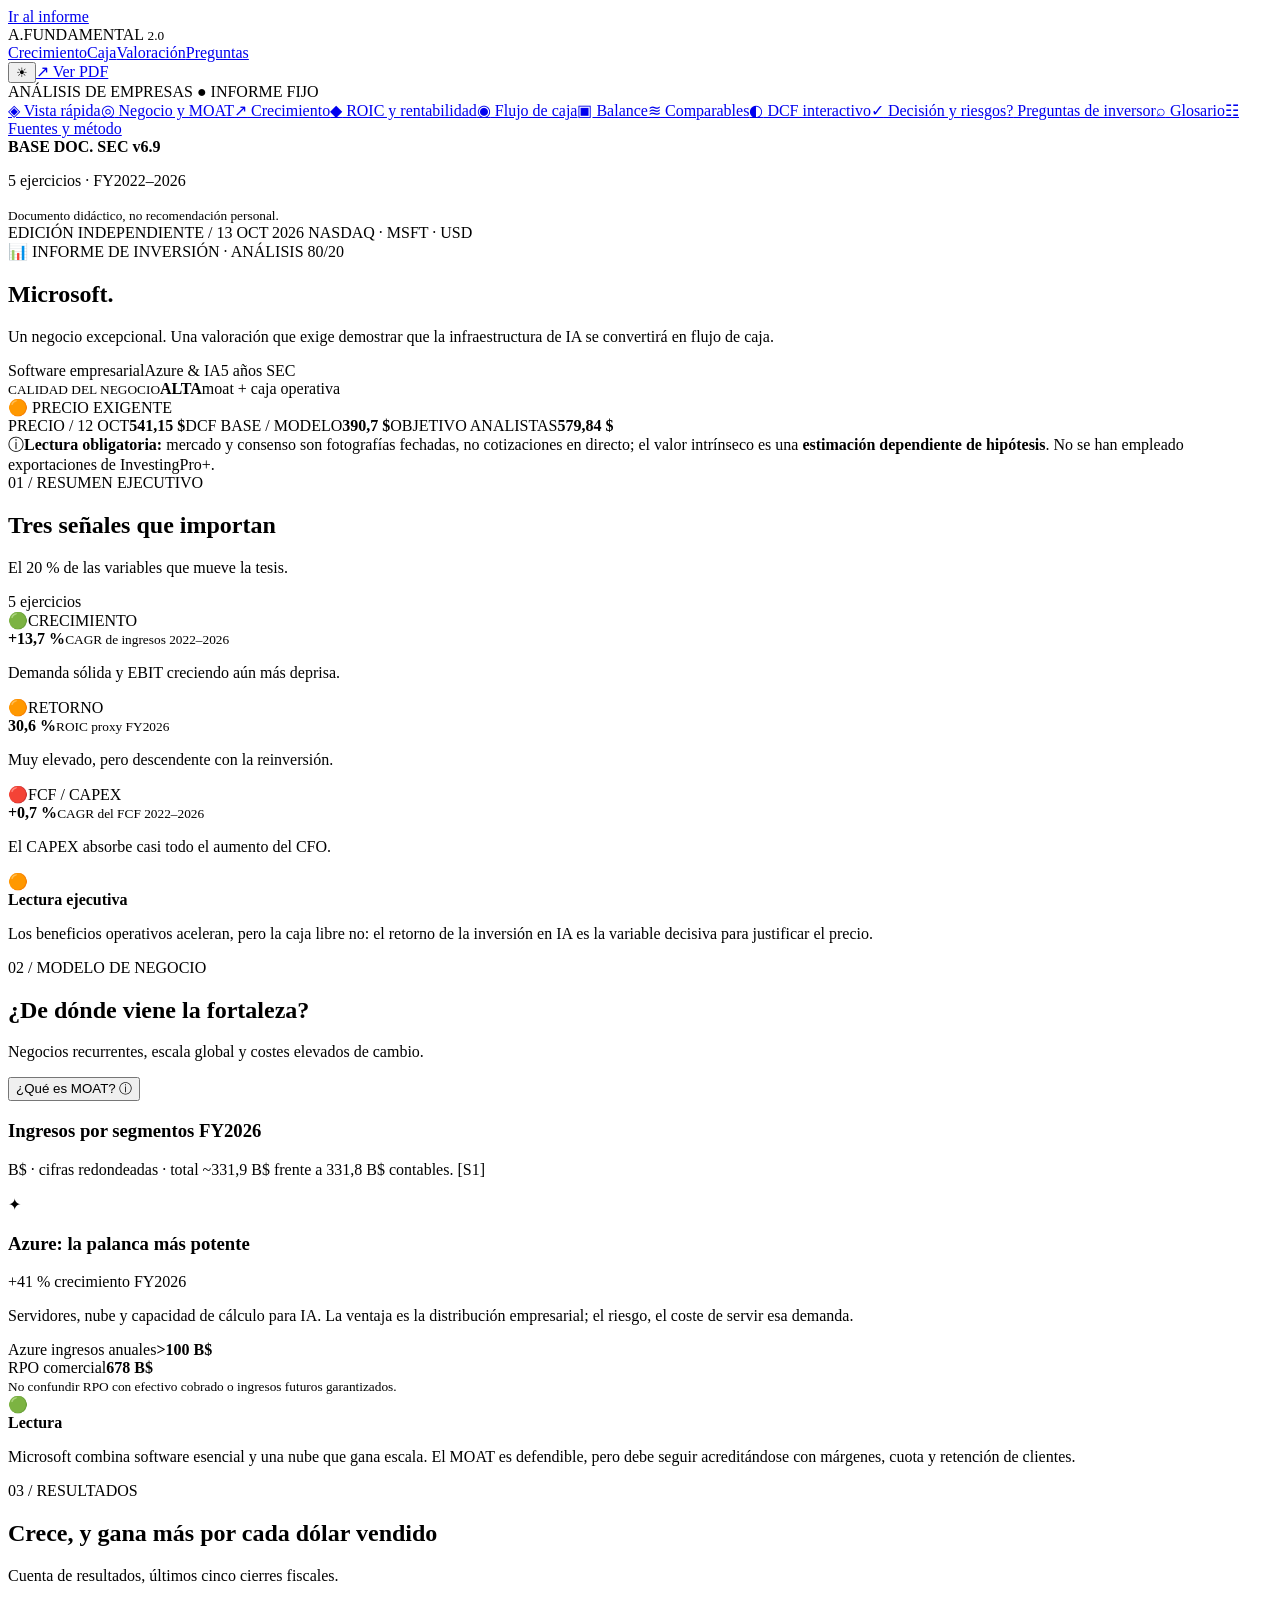
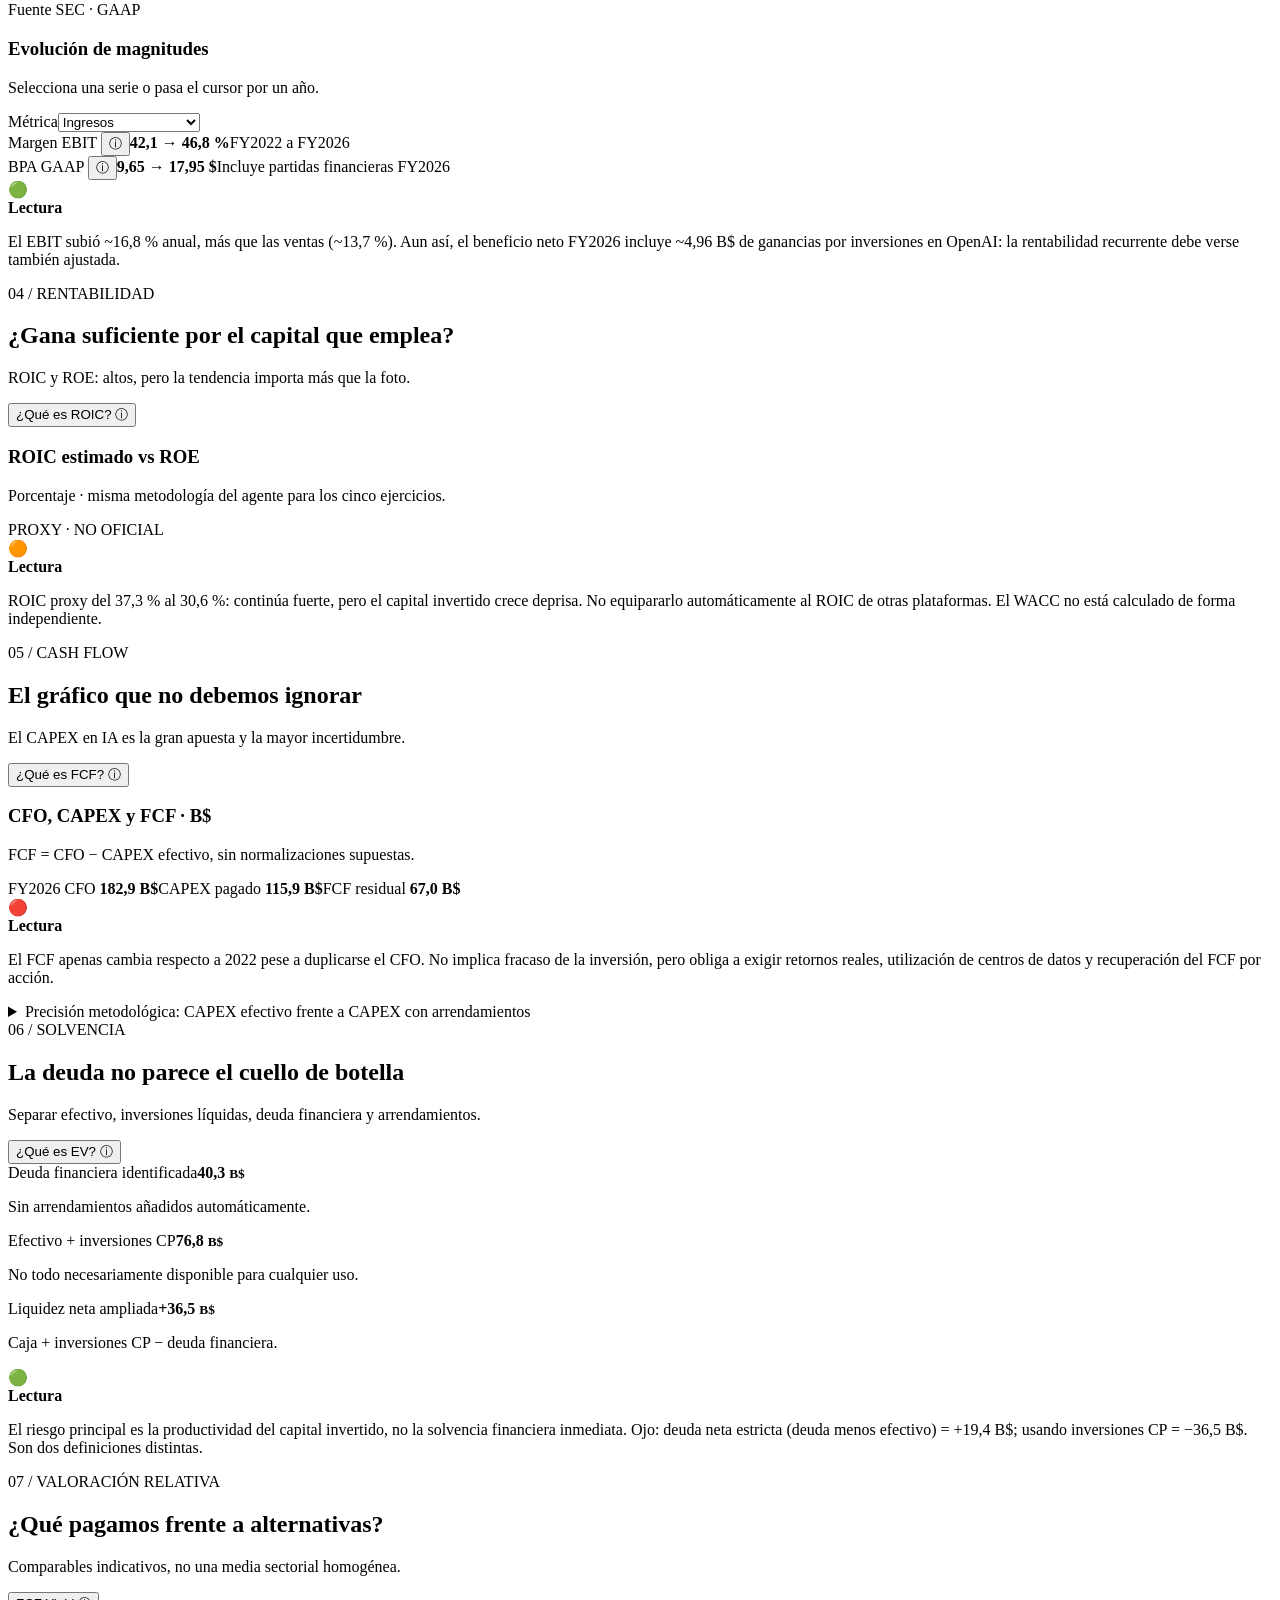
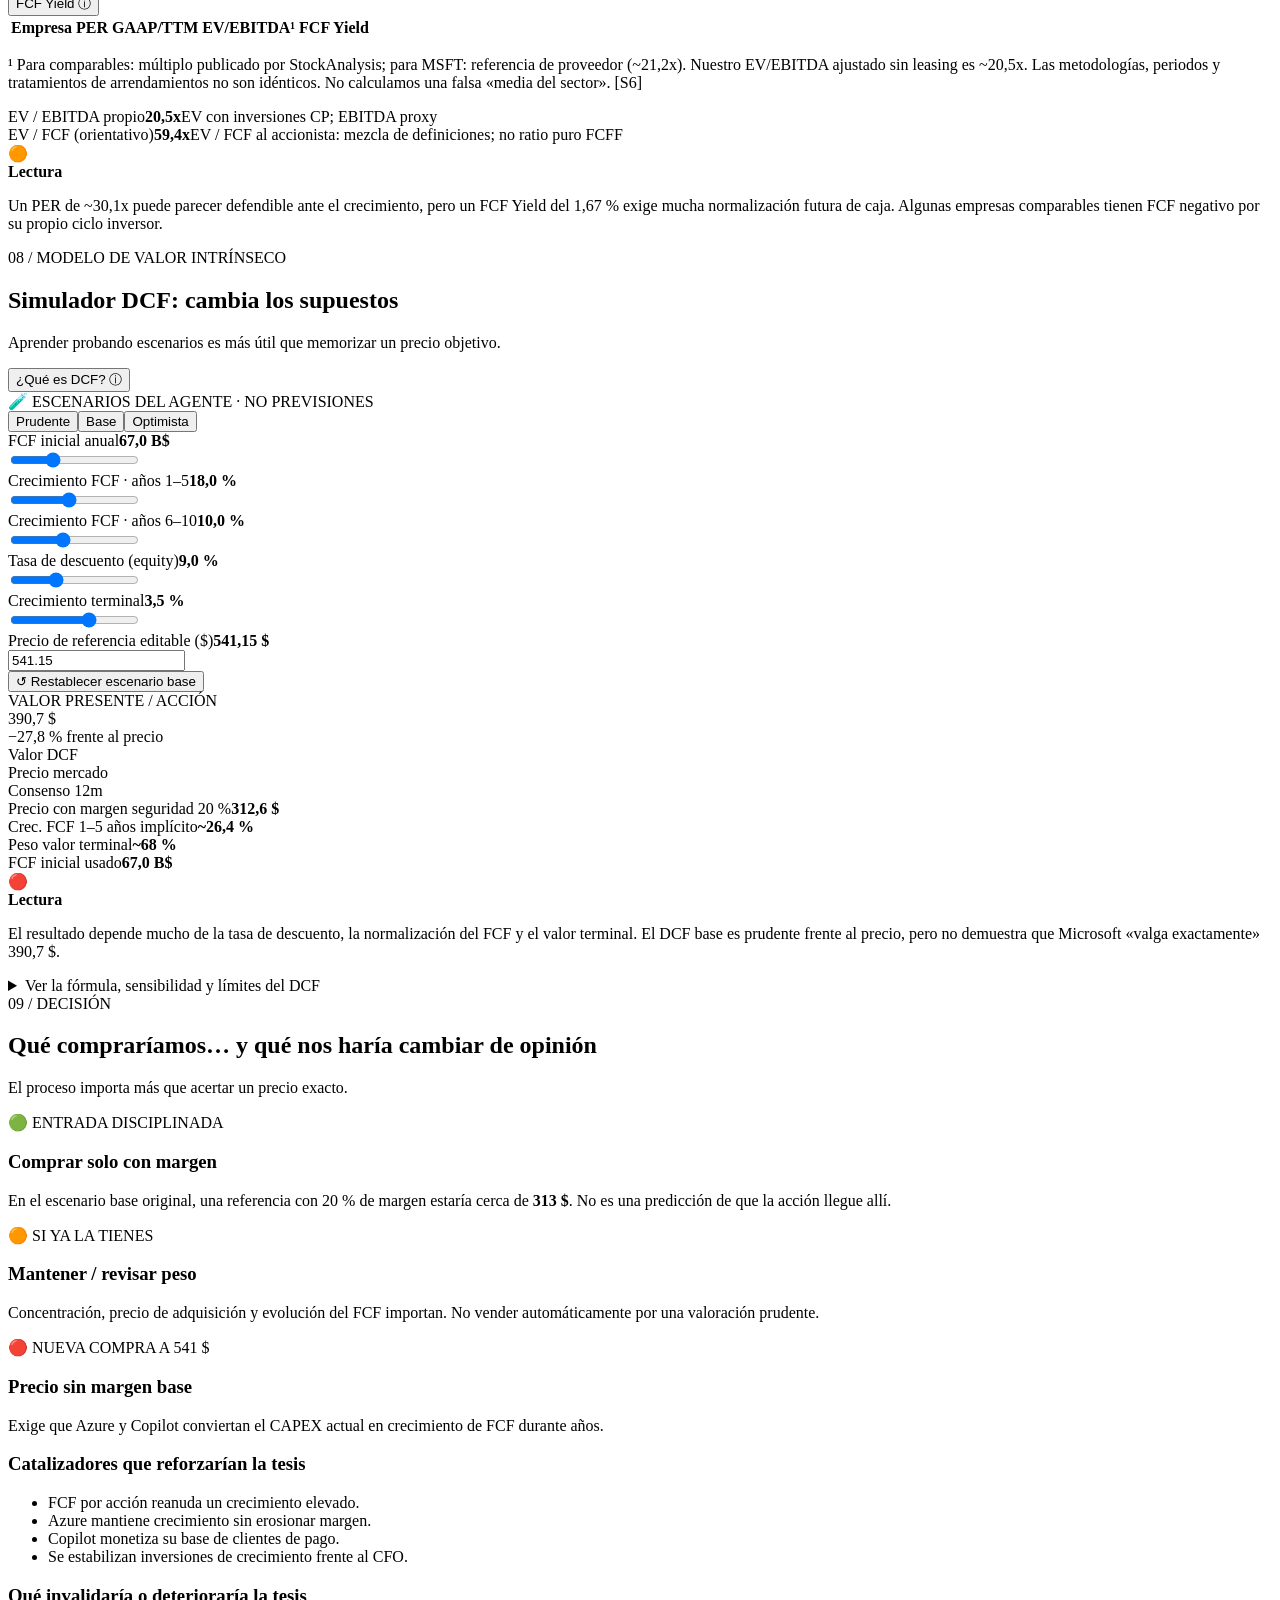
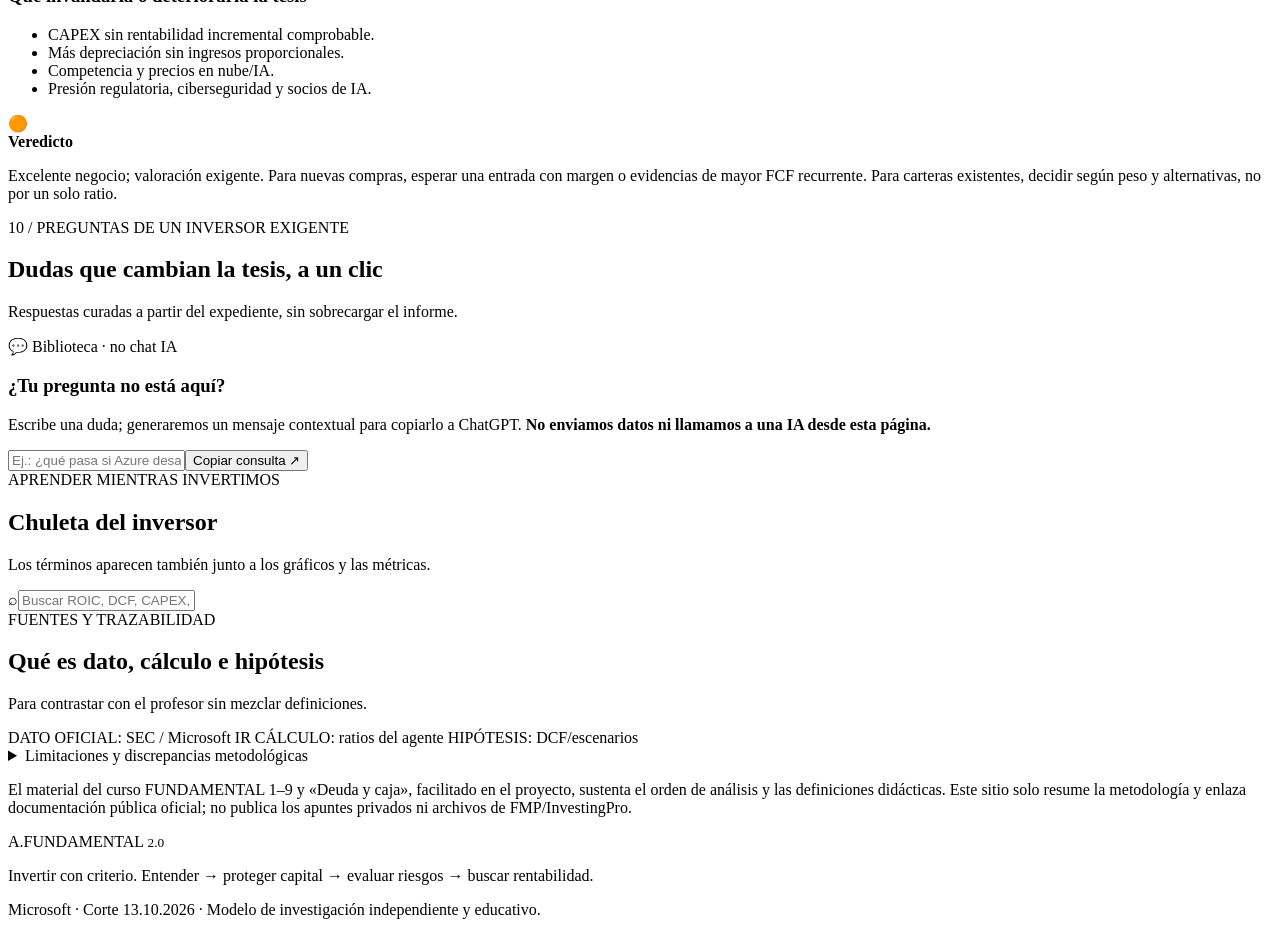
==== docs/index.html @ df5c2dd1 "Add MSFT interactive investor dashboard 2.0 docs/index.html" ====
<!doctype html>
<html lang="es"><head>
<meta charset="utf-8"><meta name="viewport" content="width=device-width,initial-scale=1"><meta name="theme-color" content="#091324">
<meta name="description" content="A.Fundamental 2.0: Microsoft 2026. Panel interactivo de análisis SEC, calidad de negocio, caja, valoración DCF, comparables y preguntas de inversión.">
<title>Microsoft · A.Fundamental 2.0 | Estudio de inversión</title>
<link rel="stylesheet" href="styles.css">
<script defer src="data.js"></script><script defer src="app.js"></script>
</head><body>
<a class="skip-link" href="#resumen">Ir al informe</a>
<header class="topbar"><div class="brand"><span class="brand-symbol" aria-hidden="true"><i></i><i></i><i></i><i></i></span><span>A<span class="brand-dot">.</span>FUNDAMENTAL <small>2.0</small></span></div><nav class="quicknav"><a href="#crecimiento">Crecimiento</a><a href="#caja">Caja</a><a href="#valoracion">Valoración</a><a href="#preguntas">Preguntas</a></nav><div class="top-actions"><button id="theme-btn" class="icon-btn" aria-label="Alternar tema" title="Cambiar tema">☀</button><a id="pdf-main" class="btn btn-outline" href="#fuentes" target="_self">↗ Ver PDF</a></div></header>
<div class="layout"><aside class="sidebar" aria-label="Navegación principal"><div class="sidebar-top">ANÁLISIS DE EMPRESAS <span class="sidebar-live">● INFORME FIJO</span></div><a href="#resumen"><span>◈</span> Vista rápida</a><a href="#negocio"><span>◎</span> Negocio y MOAT</a><a href="#crecimiento"><span>↗</span> Crecimiento</a><a href="#retornos"><span>◆</span> ROIC y rentabilidad</a><a href="#caja"><span>◉</span> Flujo de caja</a><a href="#balance"><span>▣</span> Balance</a><a href="#comparables"><span>≋</span> Comparables</a><a href="#valoracion"><span>◐</span> DCF interactivo</a><a href="#decision"><span>✓</span> Decisión y riesgos</a><a href="#preguntas"><span>?</span> Preguntas de inversor</a><a href="#glosario"><span>⌕</span> Glosario</a><a href="#fuentes"><span>☷</span> Fuentes y método</a><div class="sidebar-bottom"><strong>BASE DOC. SEC v6.9</strong><p>5 ejercicios · FY2022–2026</p><small>Documento didáctico, no recomendación personal.</small></div></aside>
<main id="resumen" class="content">
<div class="eyebrow"><span class="live-dot"></span> EDICIÓN INDEPENDIENTE / 13 OCT 2026 <span class="eyebrow-right">NASDAQ · MSFT · USD</span></div>
<section class="hero reveal"><div class="hero-grid"><div><div class="pill pill-glass">📊 INFORME DE INVERSIÓN · ANÁLISIS 80/20</div><h1>Microsoft<span class="hero-period">.</span></h1><p class="hero-desc">Un negocio excepcional. Una valoración que exige demostrar que la infraestructura de IA se convertirá en flujo de caja.</p><div class="hero-tags"><span>Software empresarial</span><span>Azure & IA</span><span>5 años SEC</span></div></div><div class="hero-score"><div class="score-rings"><div><small>CALIDAD DEL NEGOCIO</small><strong>ALTA</strong><span>moat + caja operativa</span></div></div><div class="pill pill-amber">🟠 PRECIO EXIGENTE</div></div></div><div class="hero-bottom"><span>PRECIO / 12 OCT</span><strong>541,15 $</strong><span>DCF BASE / MODELO</span><strong>390,7 $</strong><span>OBJETIVO ANALISTAS</span><strong>579,84 $</strong></div></section>
<div class="alert-info"><span>ⓘ</span><span><strong>Lectura obligatoria:</strong> mercado y consenso son fotografías fechadas, no cotizaciones en directo; el valor intrínseco es una <strong>estimación dependiente de hipótesis</strong>. No se han empleado exportaciones de InvestingPro+.</span></div>
<section class="section" aria-labelledby="tres-senales"><div class="section-head"><div><span class="kicker">01 / RESUMEN EJECUTIVO</span><h2 id="tres-senales">Tres señales que importan</h2><p>El 20 % de las variables que mueve la tesis.</p></div><span class="doc-badge">5 ejercicios</span></div><div class="signal-grid"><article class="signal"><div class="signal-top"><span>🟢</span><span>CRECIMIENTO</span></div><strong>+13,7 %</strong><small>CAGR de ingresos 2022–2026</small><p>Demanda sólida y EBIT creciendo aún más deprisa.</p></article><article class="signal"><div class="signal-top"><span>🟠</span><span>RETORNO</span></div><strong>30,6 %</strong><small>ROIC proxy FY2026</small><p>Muy elevado, pero descendente con la reinversión.</p></article><article class="signal"><div class="signal-top"><span>🔴</span><span>FCF / CAPEX</span></div><strong>+0,7 %</strong><small>CAGR del FCF 2022–2026</small><p>El CAPEX absorbe casi todo el aumento del CFO.</p></article></div><div class="reading amber"><span class="reading-icon">🟠</span><div><strong>Lectura ejecutiva</strong><p>Los beneficios operativos aceleran, pero la caja libre no: el retorno de la inversión en IA es la variable decisiva para justificar el precio.</p></div></div></section>
<section id="negocio" class="section" aria-labelledby="negocio-title"><div class="section-head"><div><span class="kicker">02 / MODELO DE NEGOCIO</span><h2 id="negocio-title">¿De dónde viene la fortaleza?</h2><p>Negocios recurrentes, escala global y costes elevados de cambio.</p></div><button class="learn-btn" data-term="MOAT">¿Qué es MOAT? ⓘ</button></div><div class="split"><div class="panel"><h3>Ingresos por segmentos FY2026</h3><div id="segments" class="segment-bars"></div><p class="mini-caption">B$ · cifras redondeadas · total ~331,9 B$ frente a 331,8 B$ contables. [S1]</p></div><div class="panel panel-highlight"><div class="sparkle">✦</div><h3>Azure: la palanca más potente</h3><div class="big-highlight">+41 % <span>crecimiento FY2026</span></div><p>Servidores, nube y capacidad de cálculo para IA. La ventaja es la distribución empresarial; el riesgo, el coste de servir esa demanda.</p><div class="stat-line"><span>Azure ingresos anuales</span><b>&gt;100 B$</b></div><div class="stat-line"><span>RPO comercial</span><b>678 B$</b></div><small>No confundir RPO con efectivo cobrado o ingresos futuros garantizados.</small></div></div><div class="reading green"><span class="reading-icon">🟢</span><div><strong>Lectura</strong><p>Microsoft combina software esencial y una nube que gana escala. El MOAT es defendible, pero debe seguir acreditándose con márgenes, cuota y retención de clientes.</p></div></div></section>
<section id="crecimiento" class="section" aria-labelledby="growth-title"><div class="section-head"><div><span class="kicker">03 / RESULTADOS</span><h2 id="growth-title">Crece, y gana más por cada dólar vendido</h2><p>Cuenta de resultados, últimos cinco cierres fiscales.</p></div><span class="doc-badge">Fuente SEC · GAAP</span></div><div class="panel graph-panel"><div class="graph-head"><div><h3>Evolución de magnitudes</h3><p>Selecciona una serie o pasa el cursor por un año.</p></div><div class="graph-controls"><label for="growth-series">Métrica</label><select id="growth-series"><option value="revenue">Ingresos</option><option value="ebit">EBIT</option><option value="net">Beneficio neto</option><option value="cfo">Flujo operativo CFO</option></select></div></div><div id="growth-chart" class="interactive-chart" role="img" aria-label="Gráfico interactivo de resultados Microsoft"></div><div id="growth-detail" class="chart-detail" aria-live="polite"></div></div><div class="two-metrics"><div class="mini-metric"><label>Margen EBIT <button class="term-inline" data-term="EBIT">ⓘ</button></label><b>42,1 → 46,8 %</b><span>FY2022 a FY2026</span></div><div class="mini-metric"><label>BPA GAAP <button class="term-inline" data-term="PER GAAP">ⓘ</button></label><b>9,65 → 17,95 $</b><span>Incluye partidas financieras FY2026</span></div></div><div class="reading green"><span class="reading-icon">🟢</span><div><strong>Lectura</strong><p>El EBIT subió ~16,8 % anual, más que las ventas (~13,7 %). Aun así, el beneficio neto FY2026 incluye ~4,96 B$ de ganancias por inversiones en OpenAI: la rentabilidad recurrente debe verse también ajustada.</p></div></div></section>
<section id="retornos" class="section" aria-labelledby="return-title"><div class="section-head"><div><span class="kicker">04 / RENTABILIDAD</span><h2 id="return-title">¿Gana suficiente por el capital que emplea?</h2><p>ROIC y ROE: altos, pero la tendencia importa más que la foto.</p></div><button class="learn-btn" data-term="ROIC">¿Qué es ROIC? ⓘ</button></div><div class="panel graph-panel"><div class="graph-head"><div><h3>ROIC estimado vs ROE</h3><p>Porcentaje · misma metodología del agente para los cinco ejercicios.</p></div><span class="doc-badge">PROXY · NO OFICIAL</span></div><div id="return-chart" class="interactive-chart" aria-label="ROIC y ROE anuales"></div><div id="return-detail" class="chart-detail" aria-live="polite"></div></div><div class="reading amber"><span class="reading-icon">🟠</span><div><strong>Lectura</strong><p>ROIC proxy del 37,3 % al 30,6 %: continúa fuerte, pero el capital invertido crece deprisa. No equipararlo automáticamente al ROIC de otras plataformas. El WACC no está calculado de forma independiente.</p></div></div></section>
<section id="caja" class="section" aria-labelledby="cash-title"><div class="section-head"><div><span class="kicker">05 / CASH FLOW</span><h2 id="cash-title">El gráfico que no debemos ignorar</h2><p>El CAPEX en IA es la gran apuesta y la mayor incertidumbre.</p></div><button class="learn-btn" data-term="FCF">¿Qué es FCF? ⓘ</button></div><div class="panel graph-panel"><div class="graph-head"><div><h3>CFO, CAPEX y FCF · B$</h3><p>FCF = CFO − CAPEX efectivo, sin normalizaciones supuestas.</p></div></div><div id="cash-chart" class="interactive-chart" aria-label="Flujos de caja operativos e inversiones"></div><div id="cash-detail" class="chart-detail" aria-live="polite"></div><div class="cash-summary"><span>FY2026 CFO <b>182,9 B$</b></span><span>CAPEX pagado <b>115,9 B$</b></span><span>FCF residual <b>67,0 B$</b></span></div></div><div class="reading red"><span class="reading-icon">🔴</span><div><strong>Lectura</strong><p>El FCF apenas cambia respecto a 2022 pese a duplicarse el CFO. No implica fracaso de la inversión, pero obliga a exigir retornos reales, utilización de centros de datos y recuperación del FCF por acción.</p></div></div><details class="method-note"><summary>Precisión metodológica: CAPEX efectivo frente a CAPEX con arrendamientos</summary><p>La empresa puede comunicar un CAPEX de gestión superior al pago efectivo de propiedades y equipos, al incluir nuevos arrendamientos financieros. Para el FCF observado se restan <strong>115,948 B$ de CAPEX pagado</strong> en FY2026. No sustituimos este importe por cifras de gasto comprometido ni consideramos depreciación como sinónimo exacto de mantenimiento.</p></details></section>
<section id="balance" class="section" aria-labelledby="balance-title"><div class="section-head"><div><span class="kicker">06 / SOLVENCIA</span><h2 id="balance-title">La deuda no parece el cuello de botella</h2><p>Separar efectivo, inversiones líquidas, deuda financiera y arrendamientos.</p></div><button class="learn-btn" data-term="EV">¿Qué es EV? ⓘ</button></div><div class="balance-grid"><article class="panel metric-panel"><label>Deuda financiera identificada</label><b>40,3 <small>B$</small></b><p>Sin arrendamientos añadidos automáticamente.</p></article><article class="panel metric-panel"><label>Efectivo + inversiones CP</label><b>76,8 <small>B$</small></b><p>No todo necesariamente disponible para cualquier uso.</p></article><article class="panel metric-panel"><label>Liquidez neta ampliada</label><b>+36,5 <small>B$</small></b><p>Caja + inversiones CP − deuda financiera.</p></article></div><div class="reading green"><span class="reading-icon">🟢</span><div><strong>Lectura</strong><p>El riesgo principal es la productividad del capital invertido, no la solvencia financiera inmediata. Ojo: deuda neta estricta (deuda menos efectivo) = +19,4 B$; usando inversiones CP = −36,5 B$. Son dos definiciones distintas.</p></div></div></section>
<section id="comparables" class="section" aria-labelledby="comp-title"><div class="section-head"><div><span class="kicker">07 / VALORACIÓN RELATIVA</span><h2 id="comp-title">¿Qué pagamos frente a alternativas?</h2><p>Comparables indicativos, no una media sectorial homogénea.</p></div><button class="learn-btn" data-term="FCF Yield">FCF Yield ⓘ</button></div><div class="panel table-panel"><div class="table-scroll"><table><thead><tr><th>Empresa</th><th>PER GAAP/TTM</th><th>EV/EBITDA¹</th><th>FCF Yield</th></tr></thead><tbody id="peer-rows"></tbody></table></div><p class="mini-caption">¹ Para comparables: múltiplo publicado por StockAnalysis; para MSFT: referencia de proveedor (~21,2x). Nuestro EV/EBITDA ajustado sin leasing es ~20,5x. Las metodologías, periodos y tratamientos de arrendamientos no son idénticos. No calculamos una falsa «media del sector». [S6]</p></div><div class="two-metrics"><div class="mini-metric"><label>EV / EBITDA propio</label><b>20,5x</b><span>EV con inversiones CP; EBITDA proxy</span></div><div class="mini-metric"><label>EV / FCF (orientativo)</label><b>59,4x</b><span>EV / FCF al accionista: mezcla de definiciones; no ratio puro FCFF</span></div></div><div class="reading amber"><span class="reading-icon">🟠</span><div><strong>Lectura</strong><p>Un PER de ~30,1x puede parecer defendible ante el crecimiento, pero un FCF Yield del 1,67 % exige mucha normalización futura de caja. Algunas empresas comparables tienen FCF negativo por su propio ciclo inversor.</p></div></div></section>
<section id="valoracion" class="section" aria-labelledby="dcf-title"><div class="section-head"><div><span class="kicker">08 / MODELO DE VALOR INTRÍNSECO</span><h2 id="dcf-title">Simulador DCF: cambia los supuestos</h2><p>Aprender probando escenarios es más útil que memorizar un precio objetivo.</p></div><button class="learn-btn" data-term="DCF">¿Qué es DCF? ⓘ</button></div><div class="dcf-layout"><div class="panel dcf-inputs"><div class="pill pill-light">🧪 ESCENARIOS DEL AGENTE · NO PREVISIONES</div><div class="scenario-tabs" role="group" aria-label="Escenarios de valoración"><button data-case="prudente">Prudente</button><button class="selected" data-case="base">Base</button><button data-case="optimista">Optimista</button></div><div class="range-control"><div><label for="fcf0">FCF inicial anual</label><b id="fcf0-v">67,0 B$</b></div><input id="fcf0" type="range" min="50" max="105" step="1" value="67"></div><div class="range-control"><div><label for="g1">Crecimiento FCF · años 1–5</label><b id="g1-v">18,0 %</b></div><input id="g1" type="range" min="0" max="40" step="0.5" value="18"></div><div class="range-control"><div><label for="g2">Crecimiento FCF · años 6–10</label><b id="g2-v">10,0 %</b></div><input id="g2" type="range" min="0" max="25" step="0.5" value="10"></div><div class="range-control"><div><label for="r">Tasa de descuento (equity)</label><b id="r-v">9,0 %</b></div><input id="r" type="range" min="7" max="13" step="0.25" value="9"></div><div class="range-control"><div><label for="terminal">Crecimiento terminal</label><b id="terminal-v">3,5 %</b></div><input id="terminal" type="range" min="1" max="5" step="0.25" value="3.5"></div><div class="range-control"><div><label for="market-price">Precio de referencia editable ($)</label><b id="market-v">541,15 $</b></div><input id="market-price" type="number" min="1" step="0.01" value="541.15"></div><button class="btn btn-ghost" id="reset-dcf">↺ Restablecer escenario base</button></div><div class="panel dcf-results"><span class="dcf-caption">VALOR PRESENTE / ACCIÓN</span><div class="dcf-figure" id="dcf-value">390,7 <span>$</span></div><div id="dcf-sign" class="fcf-comparison">−27,8 % frente al precio</div><div class="price-bars"><div><span>Valor DCF</span><div class="price-track"><i id="bar-dcf"></i></div></div><div><span>Precio mercado</span><div class="price-track secondary"><i id="bar-market"></i></div></div><div><span>Consenso 12m</span><div class="price-track muted"><i id="bar-consensus"></i></div></div></div><div class="dcf-mini-grid"><div><label>Precio con margen seguridad 20 %</label><strong id="safety">312,6 $</strong></div><div><label>Crec. FCF 1–5 años implícito</label><strong id="reverse">~26,4 %</strong></div><div><label>Peso valor terminal</label><strong id="terminal-weight">~68 %</strong></div><div><label>FCF inicial usado</label><strong id="fcf-input">67,0 B$</strong></div></div><div id="dcf-invalid" class="model-warning" hidden>⚠️ El descuento debe superar el crecimiento terminal.</div></div></div><div class="reading red"><span class="reading-icon">🔴</span><div><strong>Lectura</strong><p>El resultado depende mucho de la tasa de descuento, la normalización del FCF y el valor terminal. El DCF base es prudente frente al precio, pero no demuestra que Microsoft «valga exactamente» 390,7 $.</p></div></div><details class="method-note"><summary>Ver la fórmula, sensibilidad y límites del DCF</summary><p>Proyectamos FCF observado 2026 diez años; los primeros cinco a <em>g1</em>, los siguientes cinco a <em>g2</em>. Descontamos cada flujo a <em>r</em>. Valor terminal en 2036 = FCF2036 × (1 + g terminal) / (r − g terminal), descontado diez años. Dividimos entre 7,4255 mil millones de acciones. Aproximación de flujo disponible al accionista (FCFE), de ahí que <strong>no sumemos la liquidez neta ni restemos deuda otra vez</strong>. No es un FCFF/WACC formal. No modela dilución futura, recompras, ciclos o impuestos separados. El valor terminal pesa mucho. Modelo didáctico, no certeza.</p></details></section>
<section id="decision" class="section" aria-labelledby="decision-title"><div class="section-head"><div><span class="kicker">09 / DECISIÓN</span><h2 id="decision-title">Qué compraríamos… y qué nos haría cambiar de opinión</h2><p>El proceso importa más que acertar un precio exacto.</p></div></div><div class="decision-grid"><div class="decision-card buy"><span>🟢 ENTRADA DISCIPLINADA</span><h3>Comprar solo con margen</h3><p>En el escenario base original, una referencia con 20 % de margen estaría cerca de <strong>313 $</strong>. No es una predicción de que la acción llegue allí.</p></div><div class="decision-card hold"><span>🟠 SI YA LA TIENES</span><h3>Mantener / revisar peso</h3><p>Concentración, precio de adquisición y evolución del FCF importan. No vender automáticamente por una valoración prudente.</p></div><div class="decision-card warning"><span>🔴 NUEVA COMPRA A 541 $</span><h3>Precio sin margen base</h3><p>Exige que Azure y Copilot conviertan el CAPEX actual en crecimiento de FCF durante años.</p></div></div><div class="split"><div class="panel"><h3>Catalizadores que reforzarían la tesis</h3><ul class="check-list"><li>FCF por acción reanuda un crecimiento elevado.</li><li>Azure mantiene crecimiento sin erosionar margen.</li><li>Copilot monetiza su base de clientes de pago.</li><li>Se estabilizan inversiones de crecimiento frente al CFO.</li></ul></div><div class="panel"><h3>Qué invalidaría o deterioraría la tesis</h3><ul class="risk-list"><li>CAPEX sin rentabilidad incremental comprobable.</li><li>Más depreciación sin ingresos proporcionales.</li><li>Competencia y precios en nube/IA.</li><li>Presión regulatoria, ciberseguridad y socios de IA.</li></ul></div></div><div class="reading amber"><span class="reading-icon">🟠</span><div><strong>Veredicto</strong><p>Excelente negocio; valoración exigente. Para nuevas compras, esperar una entrada con margen o evidencias de mayor FCF recurrente. Para carteras existentes, decidir según peso y alternativas, no por un solo ratio.</p></div></div></section>
<section id="preguntas" class="section" aria-labelledby="qa-title"><div class="section-head"><div><span class="kicker">10 / PREGUNTAS DE UN INVERSOR EXIGENTE</span><h2 id="qa-title">Dudas que cambian la tesis, a un clic</h2><p>Respuestas curadas a partir del expediente, sin sobrecargar el informe.</p></div><span class="doc-badge">💬 Biblioteca · no chat IA</span></div><div id="question-list" class="questions"></div><div class="panel ask-panel"><h3>¿Tu pregunta no está aquí?</h3><p>Escribe una duda; generaremos un mensaje contextual para copiarlo a ChatGPT. <strong>No enviamos datos ni llamamos a una IA desde esta página.</strong></p><div class="ask-row"><input id="custom-question" placeholder="Ej.: ¿qué pasa si Azure desacelera al 20 %?" aria-label="Escribe tu pregunta" maxlength="320"><button id="ask-copy" class="btn btn-primary">Copiar consulta ↗</button></div><div id="copy-status" class="copy-status" aria-live="polite"></div></div></section>
<section id="glosario" class="section" aria-labelledby="gloss-title"><div class="section-head"><div><span class="kicker">APRENDER MIENTRAS INVERTIMOS</span><h2 id="gloss-title">Chuleta del inversor</h2><p>Los términos aparecen también junto a los gráficos y las métricas.</p></div></div><div class="panel"><div class="search-gloss"><span>⌕</span><input id="gloss-search" placeholder="Buscar ROIC, DCF, CAPEX, PER…" aria-label="Buscar término financiero"></div><div id="glossary-list" class="glossary-grid"></div></div></section>
<section id="fuentes" class="section" aria-labelledby="sources-title"><div class="section-head"><div><span class="kicker">FUENTES Y TRAZABILIDAD</span><h2 id="sources-title">Qué es dato, cálculo e hipótesis</h2><p>Para contrastar con el profesor sin mezclar definiciones.</p></div></div><div class="source-legend"><span><i class="source-dot official"></i> DATO OFICIAL: SEC / Microsoft IR</span><span><i class="source-dot calc"></i> CÁLCULO: ratios del agente</span><span><i class="source-dot hypo"></i> HIPÓTESIS: DCF/escenarios</span></div><div class="sources-list" id="sources-list"></div><details class="method-note"><summary>Limitaciones y discrepancias metodológicas</summary><p>El curso tiene una simplificación de Enterprise Value cuya expresión escrita no es consistente con su ejemplo. Aquí usamos <strong>EV = capitalización + deuda financiera neta</strong>, o capitalización − liquidez neta. ROIC del agente es proxy; EBIT y EBITDA pueden diferir de proveedores. CAPEX pagado no equivale a compromisos con leasing. ROIC debería contrastarse con un WACC calculado independientemente; aquí no se presenta un spread certificado. Las valoraciones externas proceden de fuentes de mercado fechadas y sus definiciones pueden diferir. El informe no actualiza precios en tiempo real.</p></details><p class="footnote">El material del curso FUNDAMENTAL 1–9 y «Deuda y caja», facilitado en el proyecto, sustenta el orden de análisis y las definiciones didácticas. Este sitio solo resume la metodología y enlaza documentación pública oficial; no publica los apuntes privados ni archivos de FMP/InvestingPro.</p></section>
<footer class="footer"><div class="brand"><span class="brand-symbol" aria-hidden="true"><i></i><i></i><i></i><i></i></span><span>A<span class="brand-dot">.</span>FUNDAMENTAL <small>2.0</small></span></div><p>Invertir con criterio. Entender → proteger capital → evaluar riesgos → buscar rentabilidad.</p><div class="footer-note">Microsoft · Corte 13.10.2026 · Modelo de investigación independiente y educativo.</div></footer>
</main></div>
<dialog id="term-dialog"><form method="dialog"><button class="dialog-close" aria-label="Cerrar">✕</button><div class="pill pill-light">📚 CHULETA DEL INVERSOR</div><h3 id="term-title"></h3><p id="term-text"></p><button class="btn btn-primary" value="close">Entendido</button></form></dialog>
</body></html>
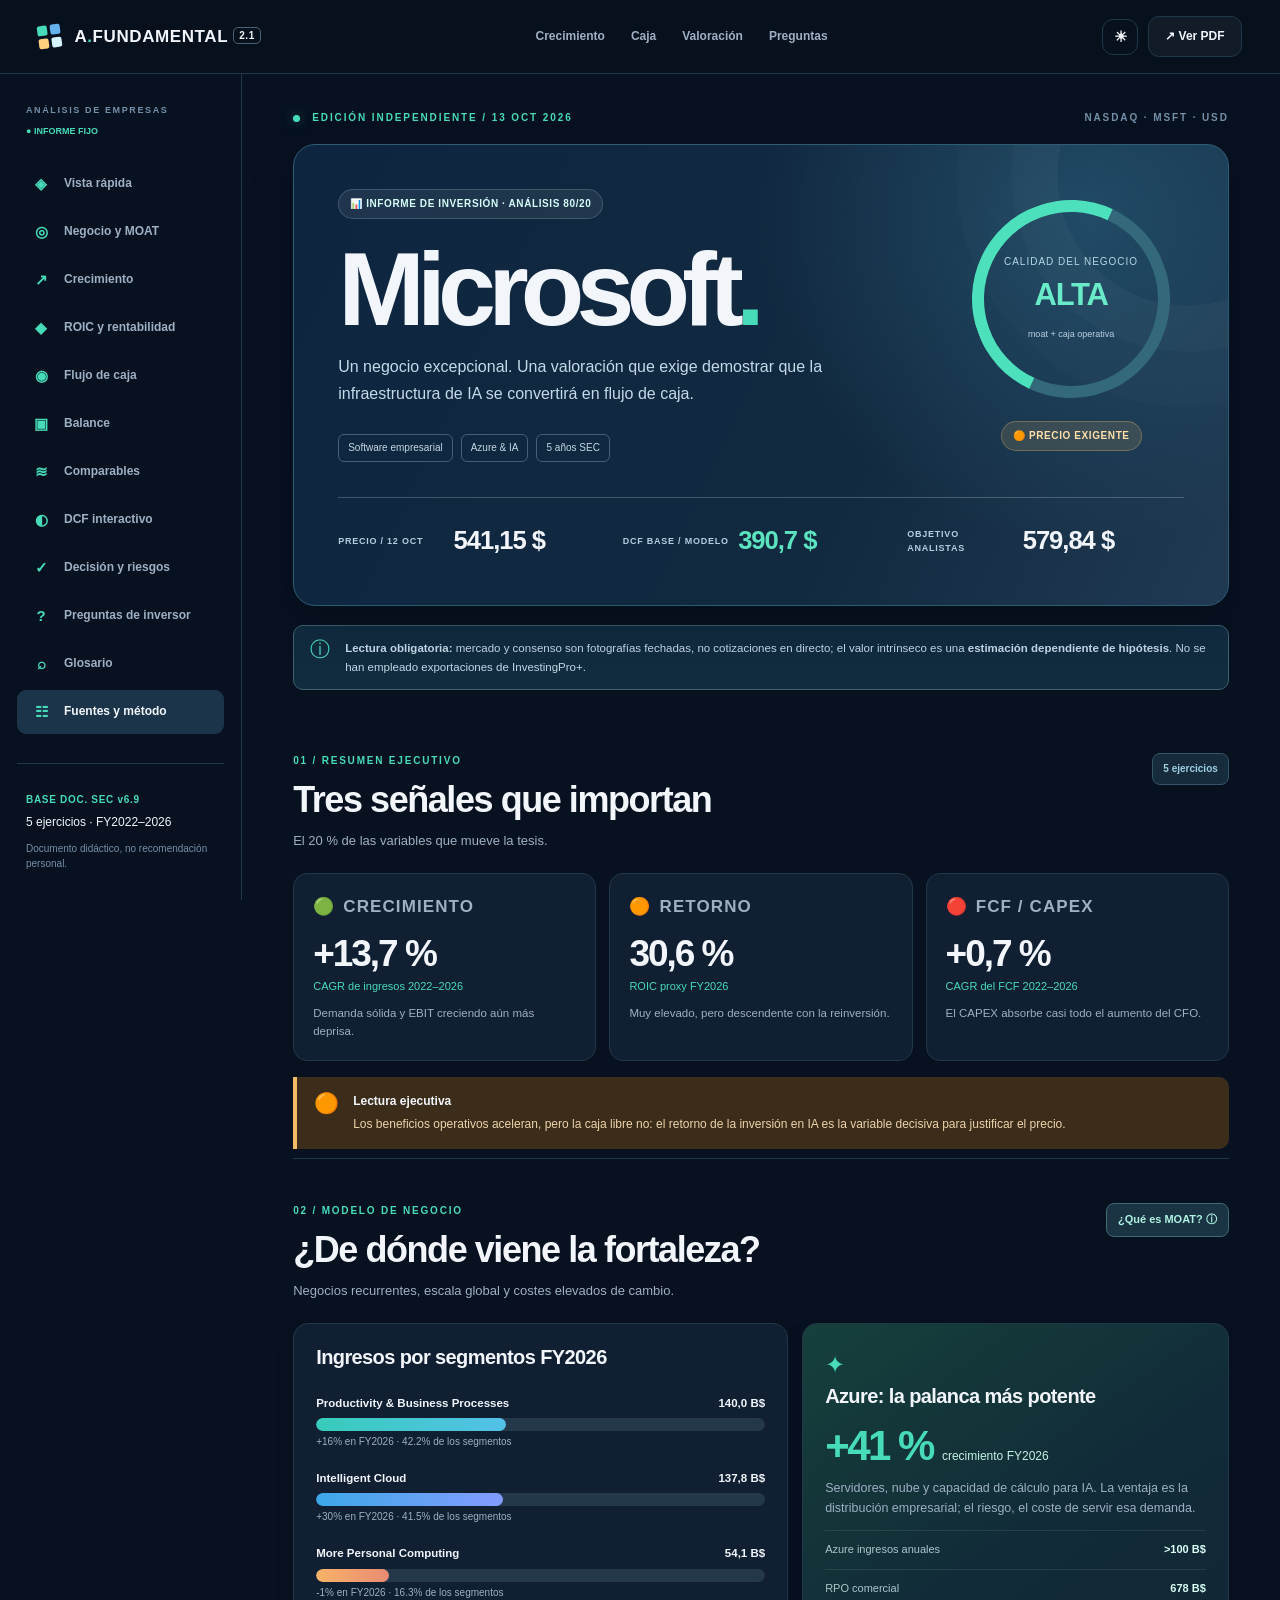
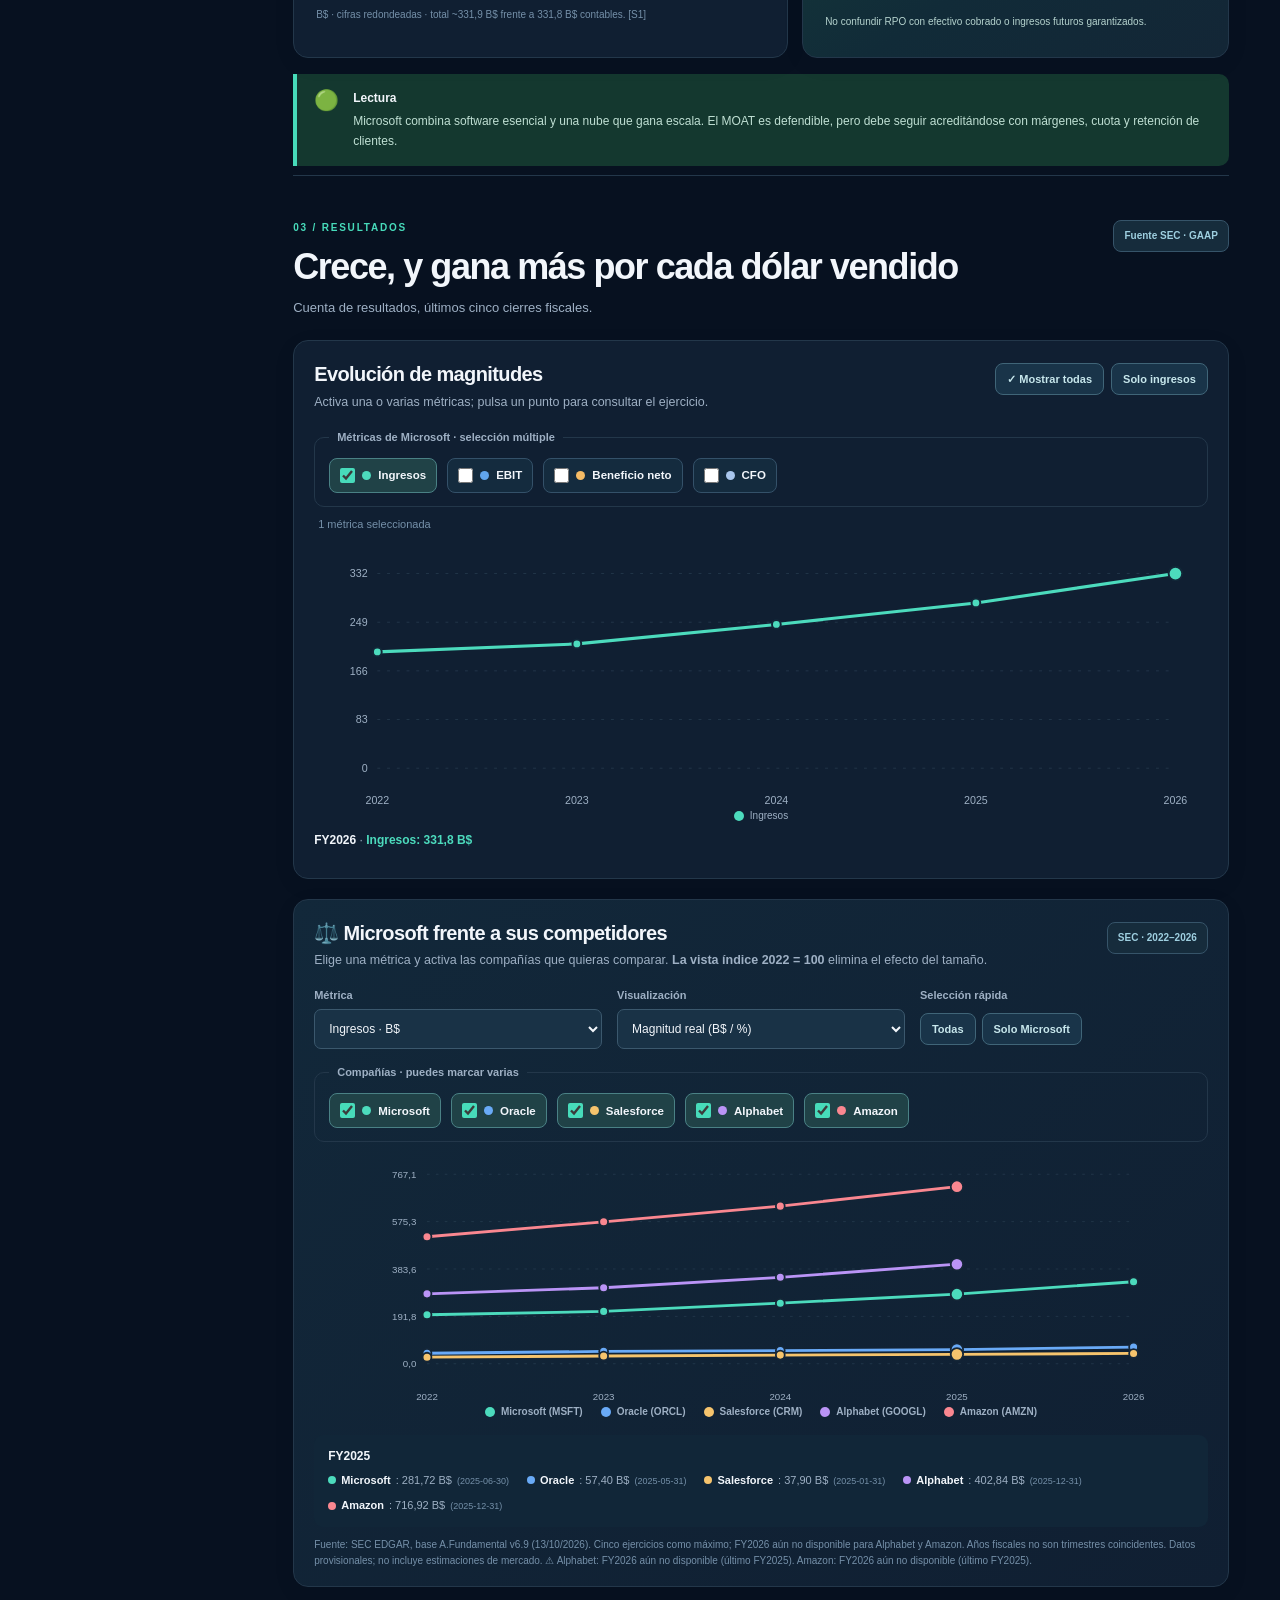
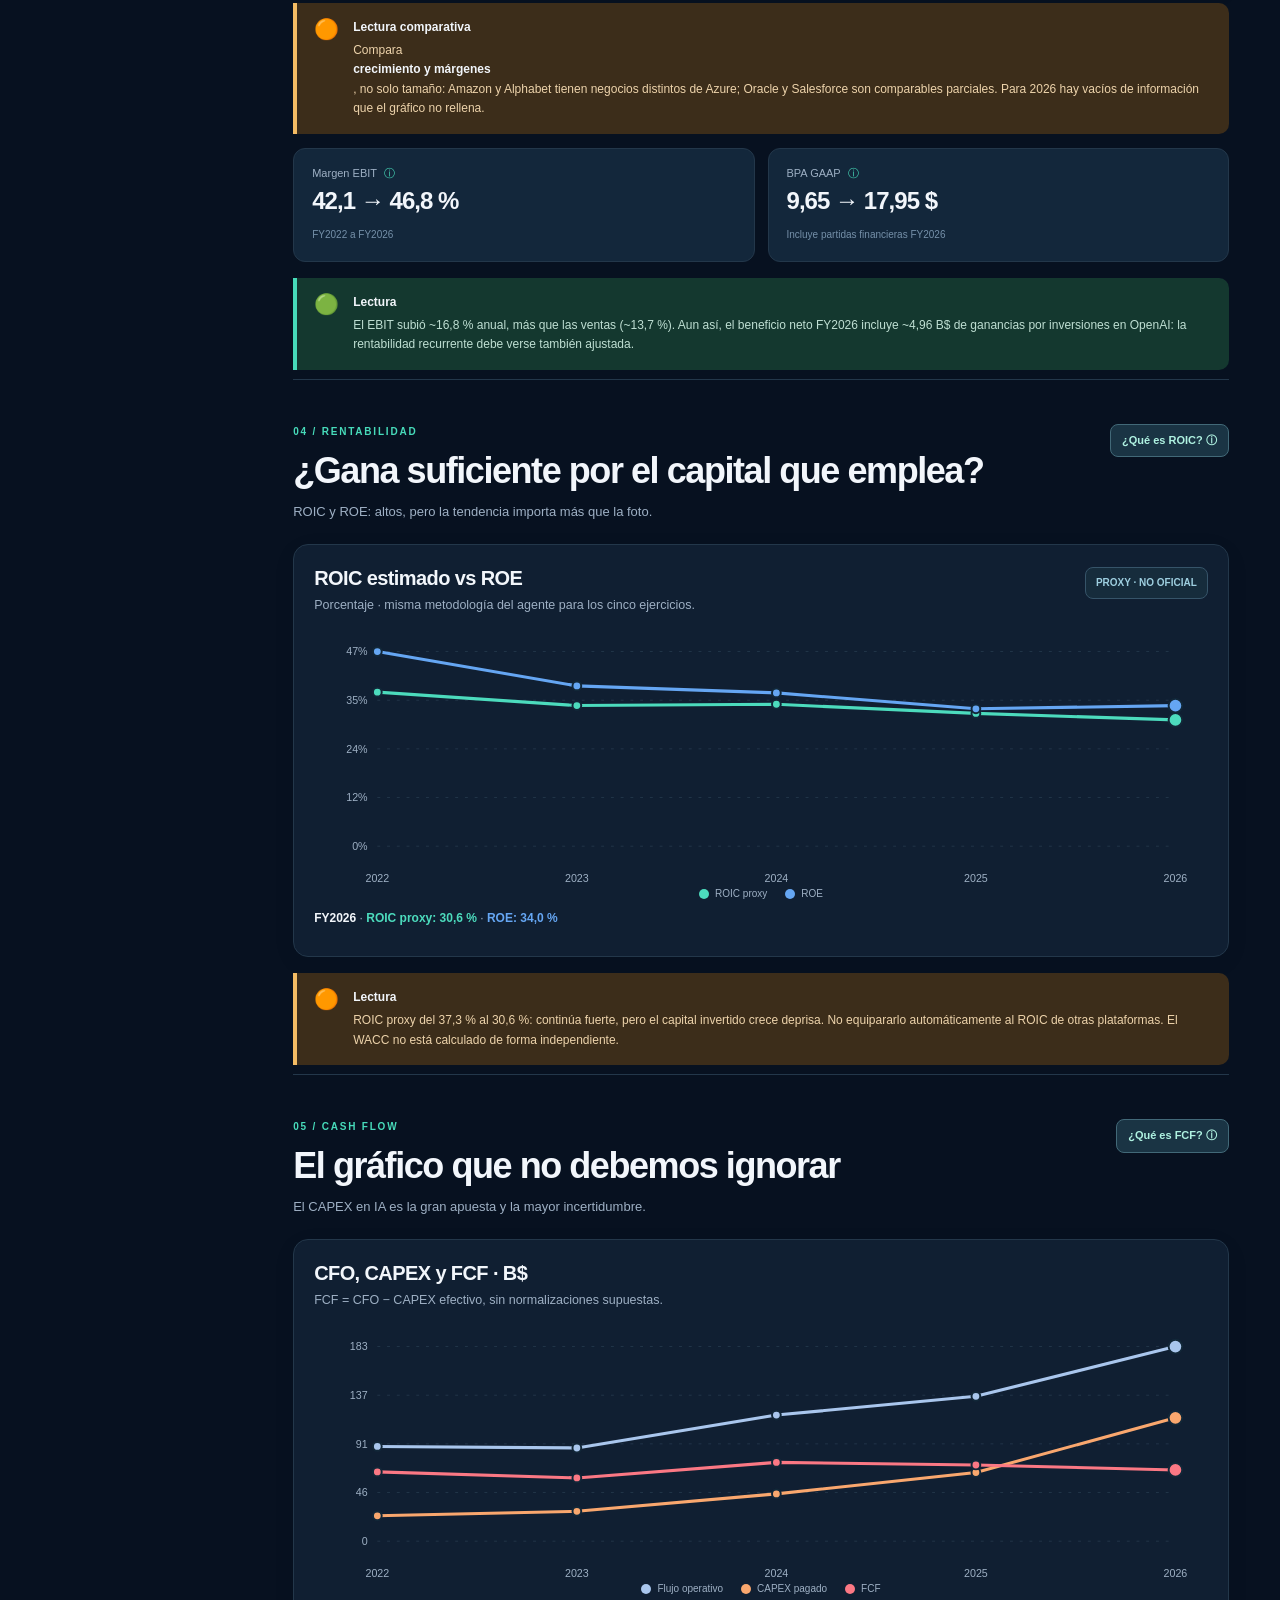
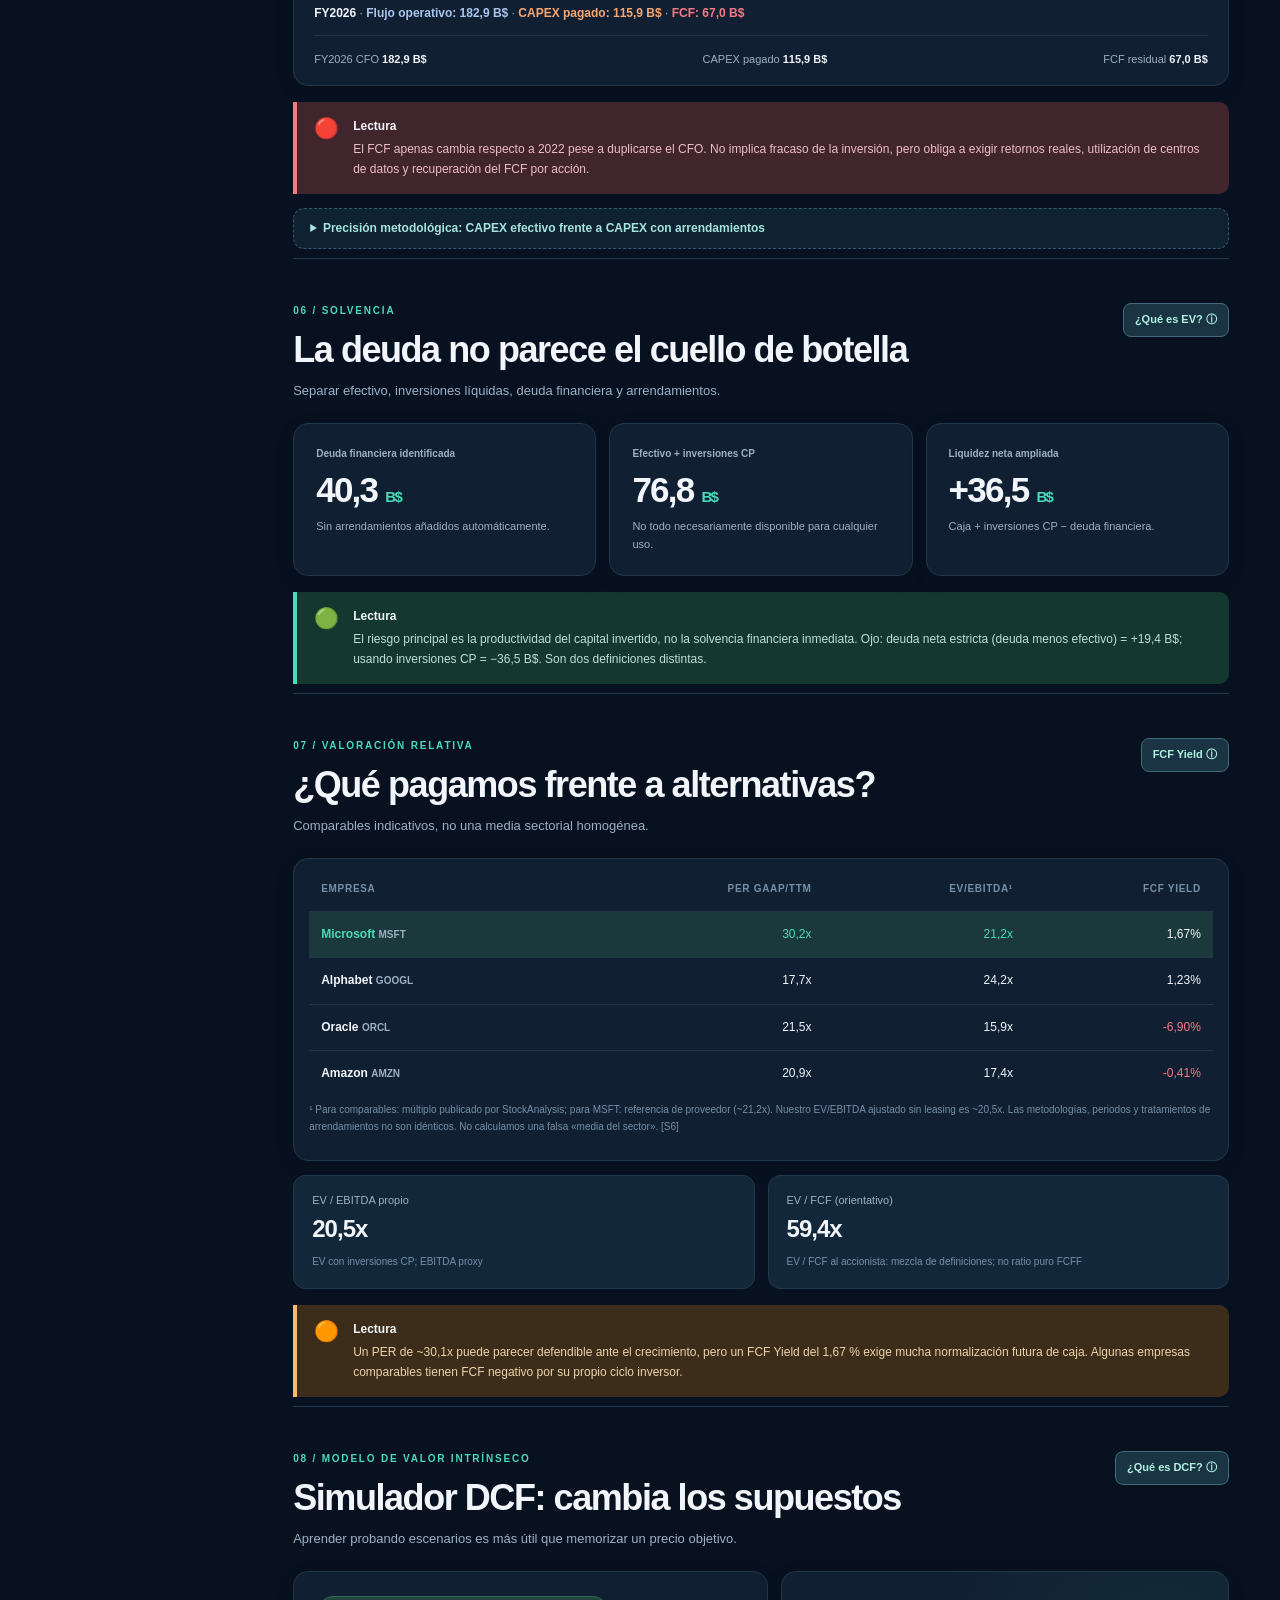
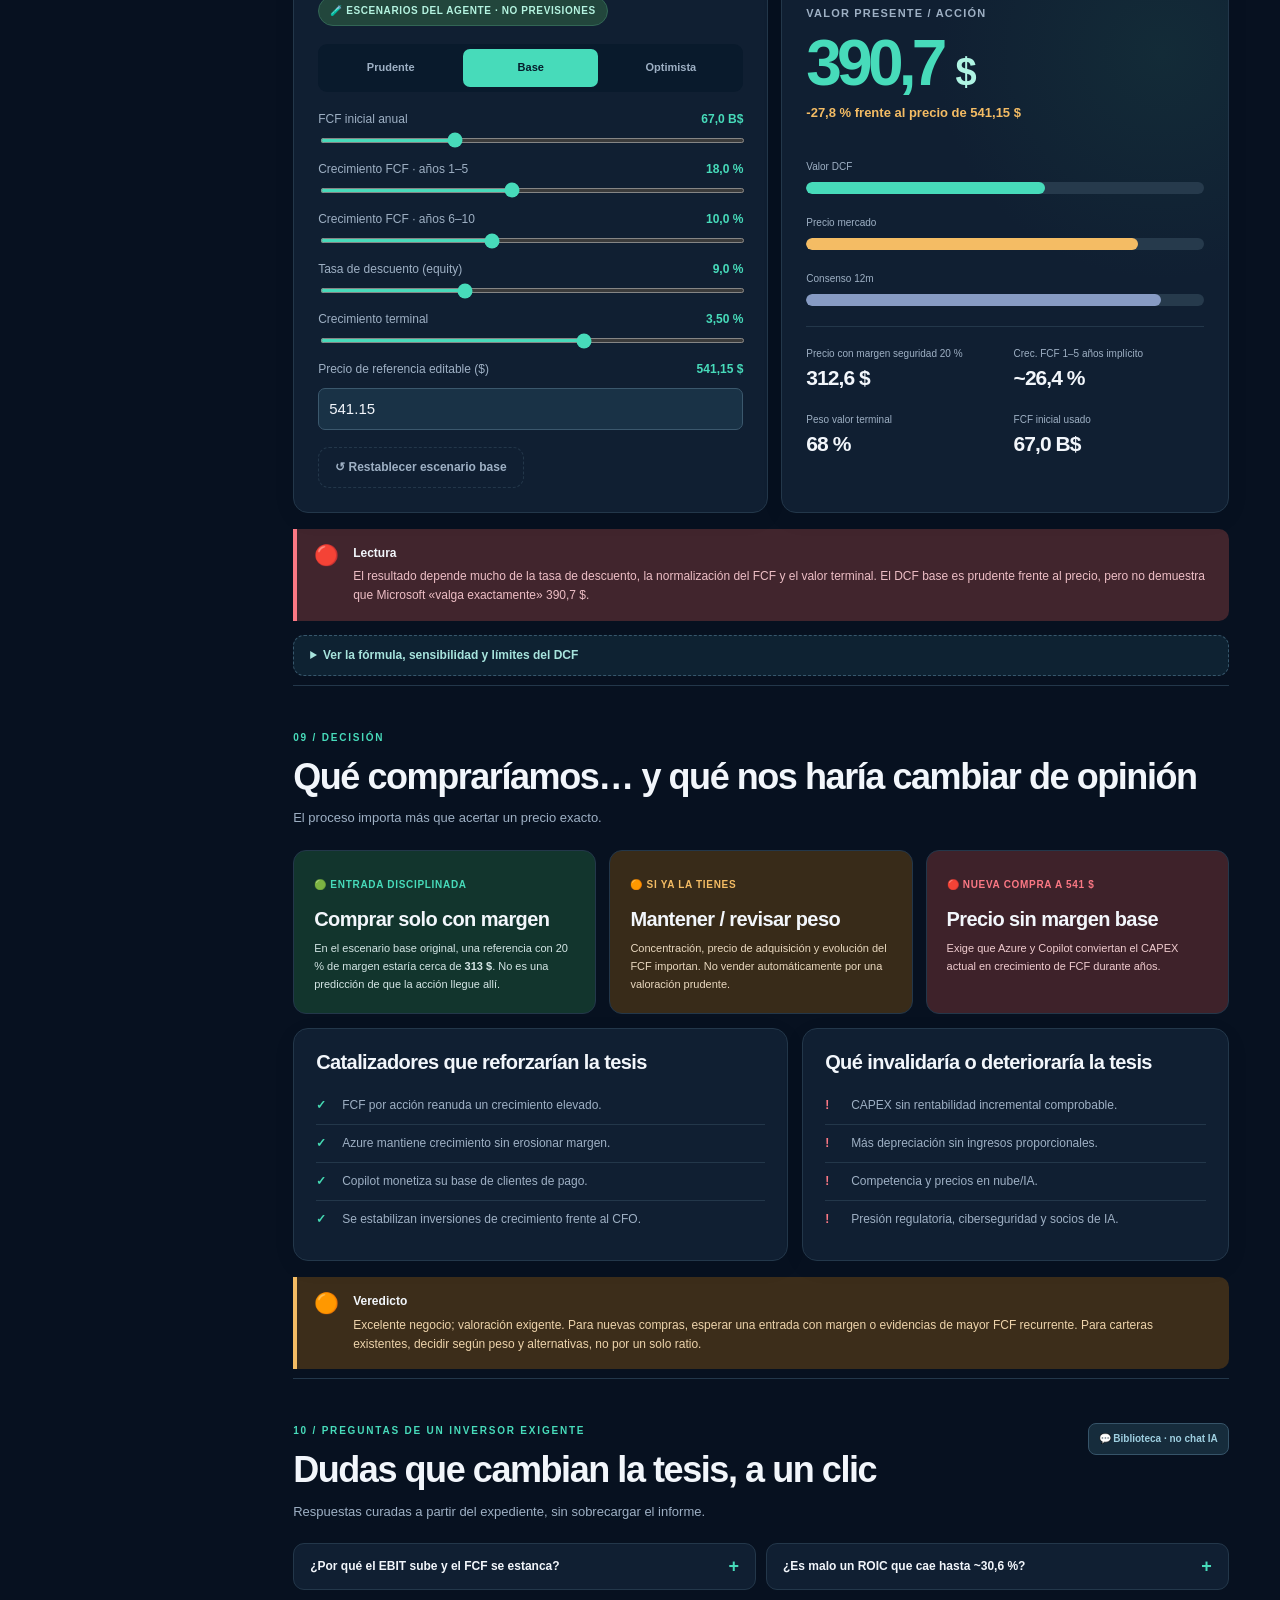
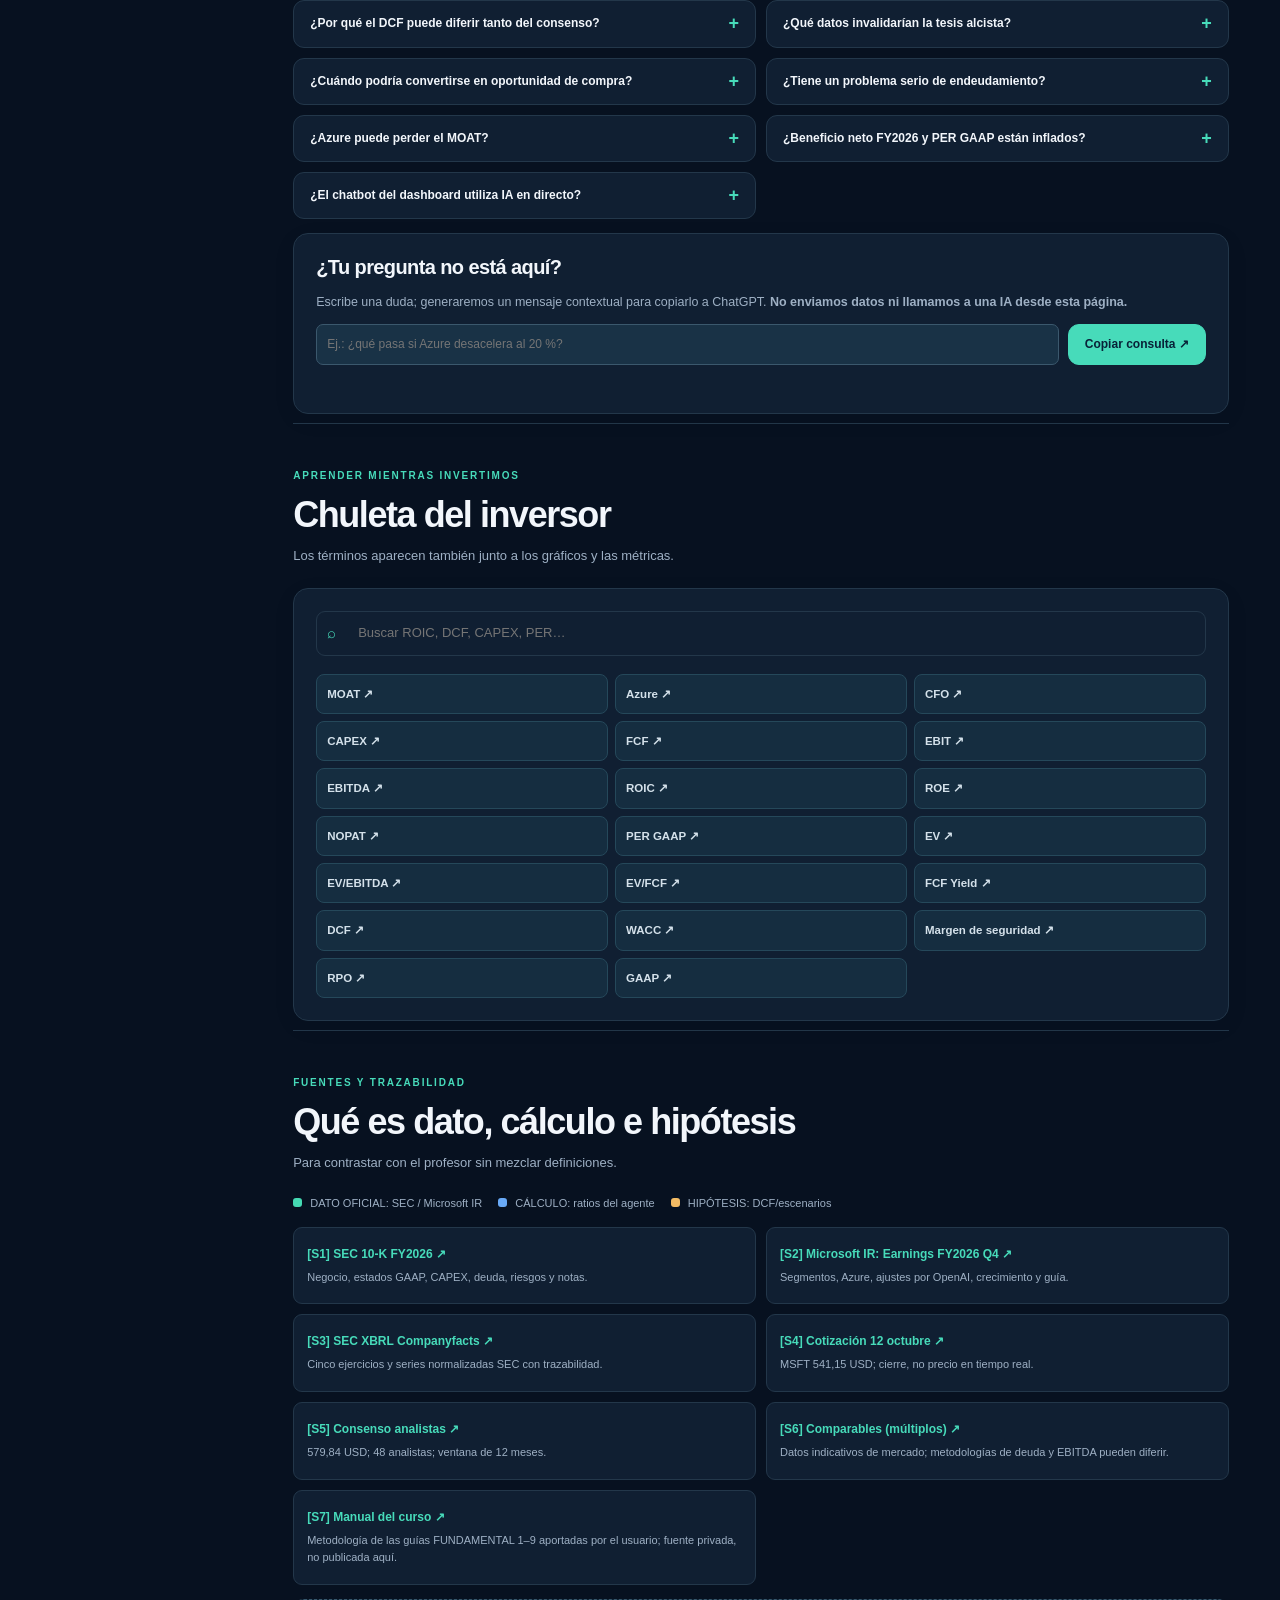
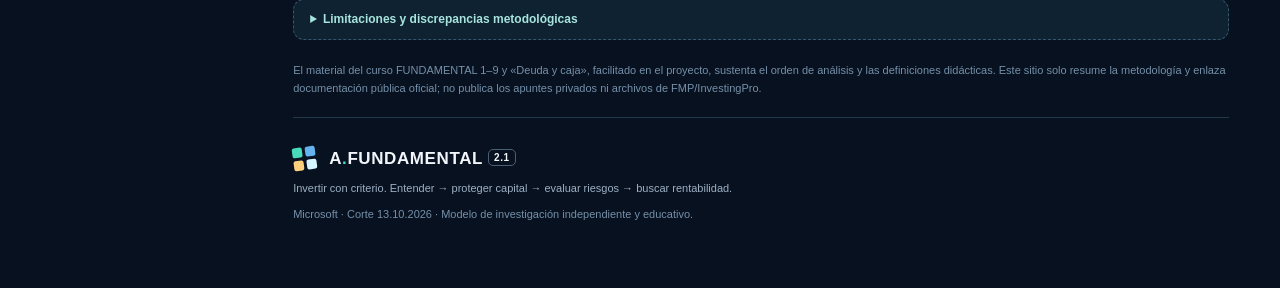
==== commit cab0e11b: "A.Fundamental 2.1: Microsoft multimetric and SEC peer chart — docs/index.html" ====
--- a/docs/index.html
+++ b/docs/index.html
@@ -2,12 +2,12 @@
 <html lang="es"><head>
 <meta charset="utf-8"><meta name="viewport" content="width=device-width,initial-scale=1"><meta name="theme-color" content="#091324">
 <meta name="description" content="A.Fundamental 2.0: Microsoft 2026. Panel interactivo de análisis SEC, calidad de negocio, caja, valoración DCF, comparables y preguntas de inversión.">
-<title>Microsoft · A.Fundamental 2.0 | Estudio de inversión</title>
+<title>Microsoft · A.Fundamental 2.1 | Estudio de inversión</title>
 <link rel="stylesheet" href="styles.css">
 <script defer src="data.js"></script><script defer src="app.js"></script>
 </head><body>
 <a class="skip-link" href="#resumen">Ir al informe</a>
-<header class="topbar"><div class="brand"><span class="brand-symbol" aria-hidden="true"><i></i><i></i><i></i><i></i></span><span>A<span class="brand-dot">.</span>FUNDAMENTAL <small>2.0</small></span></div><nav class="quicknav"><a href="#crecimiento">Crecimiento</a><a href="#caja">Caja</a><a href="#valoracion">Valoración</a><a href="#preguntas">Preguntas</a></nav><div class="top-actions"><button id="theme-btn" class="icon-btn" aria-label="Alternar tema" title="Cambiar tema">☀</button><a id="pdf-main" class="btn btn-outline" href="#fuentes" target="_self">↗ Ver PDF</a></div></header>
+<header class="topbar"><div class="brand"><span class="brand-symbol" aria-hidden="true"><i></i><i></i><i></i><i></i></span><span>A<span class="brand-dot">.</span>FUNDAMENTAL <small>2.1</small></span></div><nav class="quicknav"><a href="#crecimiento">Crecimiento</a><a href="#caja">Caja</a><a href="#valoracion">Valoración</a><a href="#preguntas">Preguntas</a></nav><div class="top-actions"><button id="theme-btn" class="icon-btn" aria-label="Alternar tema" title="Cambiar tema">☀</button><a id="pdf-main" class="btn btn-outline" href="#fuentes" target="_self">↗ Ver PDF</a></div></header>
 <div class="layout"><aside class="sidebar" aria-label="Navegación principal"><div class="sidebar-top">ANÁLISIS DE EMPRESAS <span class="sidebar-live">● INFORME FIJO</span></div><a href="#resumen"><span>◈</span> Vista rápida</a><a href="#negocio"><span>◎</span> Negocio y MOAT</a><a href="#crecimiento"><span>↗</span> Crecimiento</a><a href="#retornos"><span>◆</span> ROIC y rentabilidad</a><a href="#caja"><span>◉</span> Flujo de caja</a><a href="#balance"><span>▣</span> Balance</a><a href="#comparables"><span>≋</span> Comparables</a><a href="#valoracion"><span>◐</span> DCF interactivo</a><a href="#decision"><span>✓</span> Decisión y riesgos</a><a href="#preguntas"><span>?</span> Preguntas de inversor</a><a href="#glosario"><span>⌕</span> Glosario</a><a href="#fuentes"><span>☷</span> Fuentes y método</a><div class="sidebar-bottom"><strong>BASE DOC. SEC v6.9</strong><p>5 ejercicios · FY2022–2026</p><small>Documento didáctico, no recomendación personal.</small></div></aside>
 <main id="resumen" class="content">
 <div class="eyebrow"><span class="live-dot"></span> EDICIÓN INDEPENDIENTE / 13 OCT 2026 <span class="eyebrow-right">NASDAQ · MSFT · USD</span></div>
@@ -15,7 +15,14 @@
 <div class="alert-info"><span>ⓘ</span><span><strong>Lectura obligatoria:</strong> mercado y consenso son fotografías fechadas, no cotizaciones en directo; el valor intrínseco es una <strong>estimación dependiente de hipótesis</strong>. No se han empleado exportaciones de InvestingPro+.</span></div>
 <section class="section" aria-labelledby="tres-senales"><div class="section-head"><div><span class="kicker">01 / RESUMEN EJECUTIVO</span><h2 id="tres-senales">Tres señales que importan</h2><p>El 20 % de las variables que mueve la tesis.</p></div><span class="doc-badge">5 ejercicios</span></div><div class="signal-grid"><article class="signal"><div class="signal-top"><span>🟢</span><span>CRECIMIENTO</span></div><strong>+13,7 %</strong><small>CAGR de ingresos 2022–2026</small><p>Demanda sólida y EBIT creciendo aún más deprisa.</p></article><article class="signal"><div class="signal-top"><span>🟠</span><span>RETORNO</span></div><strong>30,6 %</strong><small>ROIC proxy FY2026</small><p>Muy elevado, pero descendente con la reinversión.</p></article><article class="signal"><div class="signal-top"><span>🔴</span><span>FCF / CAPEX</span></div><strong>+0,7 %</strong><small>CAGR del FCF 2022–2026</small><p>El CAPEX absorbe casi todo el aumento del CFO.</p></article></div><div class="reading amber"><span class="reading-icon">🟠</span><div><strong>Lectura ejecutiva</strong><p>Los beneficios operativos aceleran, pero la caja libre no: el retorno de la inversión en IA es la variable decisiva para justificar el precio.</p></div></div></section>
 <section id="negocio" class="section" aria-labelledby="negocio-title"><div class="section-head"><div><span class="kicker">02 / MODELO DE NEGOCIO</span><h2 id="negocio-title">¿De dónde viene la fortaleza?</h2><p>Negocios recurrentes, escala global y costes elevados de cambio.</p></div><button class="learn-btn" data-term="MOAT">¿Qué es MOAT? ⓘ</button></div><div class="split"><div class="panel"><h3>Ingresos por segmentos FY2026</h3><div id="segments" class="segment-bars"></div><p class="mini-caption">B$ · cifras redondeadas · total ~331,9 B$ frente a 331,8 B$ contables. [S1]</p></div><div class="panel panel-highlight"><div class="sparkle">✦</div><h3>Azure: la palanca más potente</h3><div class="big-highlight">+41 % <span>crecimiento FY2026</span></div><p>Servidores, nube y capacidad de cálculo para IA. La ventaja es la distribución empresarial; el riesgo, el coste de servir esa demanda.</p><div class="stat-line"><span>Azure ingresos anuales</span><b>&gt;100 B$</b></div><div class="stat-line"><span>RPO comercial</span><b>678 B$</b></div><small>No confundir RPO con efectivo cobrado o ingresos futuros garantizados.</small></div></div><div class="reading green"><span class="reading-icon">🟢</span><div><strong>Lectura</strong><p>Microsoft combina software esencial y una nube que gana escala. El MOAT es defendible, pero debe seguir acreditándose con márgenes, cuota y retención de clientes.</p></div></div></section>
-<section id="crecimiento" class="section" aria-labelledby="growth-title"><div class="section-head"><div><span class="kicker">03 / RESULTADOS</span><h2 id="growth-title">Crece, y gana más por cada dólar vendido</h2><p>Cuenta de resultados, últimos cinco cierres fiscales.</p></div><span class="doc-badge">Fuente SEC · GAAP</span></div><div class="panel graph-panel"><div class="graph-head"><div><h3>Evolución de magnitudes</h3><p>Selecciona una serie o pasa el cursor por un año.</p></div><div class="graph-controls"><label for="growth-series">Métrica</label><select id="growth-series"><option value="revenue">Ingresos</option><option value="ebit">EBIT</option><option value="net">Beneficio neto</option><option value="cfo">Flujo operativo CFO</option></select></div></div><div id="growth-chart" class="interactive-chart" role="img" aria-label="Gráfico interactivo de resultados Microsoft"></div><div id="growth-detail" class="chart-detail" aria-live="polite"></div></div><div class="two-metrics"><div class="mini-metric"><label>Margen EBIT <button class="term-inline" data-term="EBIT">ⓘ</button></label><b>42,1 → 46,8 %</b><span>FY2022 a FY2026</span></div><div class="mini-metric"><label>BPA GAAP <button class="term-inline" data-term="PER GAAP">ⓘ</button></label><b>9,65 → 17,95 $</b><span>Incluye partidas financieras FY2026</span></div></div><div class="reading green"><span class="reading-icon">🟢</span><div><strong>Lectura</strong><p>El EBIT subió ~16,8 % anual, más que las ventas (~13,7 %). Aun así, el beneficio neto FY2026 incluye ~4,96 B$ de ganancias por inversiones en OpenAI: la rentabilidad recurrente debe verse también ajustada.</p></div></div></section>
+<section id="crecimiento" class="section" aria-labelledby="growth-title"><div class="section-head"><div><span class="kicker">03 / RESULTADOS</span><h2 id="growth-title">Crece, y gana más por cada dólar vendido</h2><p>Cuenta de resultados, últimos cinco cierres fiscales.</p></div><span class="doc-badge">Fuente SEC · GAAP</span></div><div class="panel graph-panel"><div class="graph-head"><div><h3>Evolución de magnitudes</h3><p>Activa una o varias métricas; pulsa un punto para consultar el ejercicio.</p></div><div class="multi-actions" role="group" aria-label="Atajos de métricas de Microsoft"><button class="mini-btn" id="growth-all" type="button">✓ Mostrar todas</button><button class="mini-btn" id="growth-one" type="button">Solo ingresos</button></div></div><fieldset class="metric-toggle-set" id="growth-metrics"><legend>Métricas de Microsoft · selección múltiple</legend><label><input type="checkbox" value="revenue" checked> <span class="series-dot" style="--series:#4cdbbd"></span> Ingresos</label><label><input type="checkbox" value="ebit"> <span class="series-dot" style="--series:#61a6ee"></span> EBIT</label><label><input type="checkbox" value="net"> <span class="series-dot" style="--series:#f5bb65"></span> Beneficio neto</label><label><input type="checkbox" value="cfo"> <span class="series-dot" style="--series:#a9c6ed"></span> CFO</label></fieldset><div class="chart-feedback" id="growth-hint" aria-live="polite">1 métrica seleccionada</div><div id="growth-chart" class="interactive-chart" role="img" aria-label="Gráfico interactivo de resultados Microsoft"></div><div id="growth-detail" class="chart-detail" aria-live="polite"></div></div>
+<div class="panel graph-panel peers-panel" id="compare-peers"><div class="graph-head"><div><h3>⚖️ Microsoft frente a sus competidores</h3><p>Elige una métrica y activa las compañías que quieras comparar. <strong>La vista índice 2022 = 100</strong> elimina el efecto del tamaño.</p></div><span class="doc-badge">SEC · 2022–2026</span></div>
+<div class="peer-toolbar"><div class="peer-toolbar-col"><label for="peer-metric">Métrica</label><select id="peer-metric"><option value="revenue">Ingresos · B$</option><option value="ebit">EBIT · B$</option><option value="net">Beneficio neto · B$</option><option value="cfo">CFO · B$</option><option value="capex">CAPEX pagado · B$</option><option value="fcf">FCF · B$</option><option value="ebit_margin">Margen EBIT · %</option><option value="fcf_margin">Margen FCF · %</option></select></div><div class="peer-toolbar-col"><label for="peer-scale">Visualización</label><select id="peer-scale"><option value="absolute">Magnitud real (B$ / %)</option><option value="indexed">Evolución relativa (2022 = 100)</option></select></div><div class="peer-toolbar-col peer-quick"><span class="peer-toolbar-label">Selección rápida</span><div><button type="button" class="mini-btn" id="peer-all">Todas</button><button type="button" class="mini-btn" id="peer-only-msft">Solo Microsoft</button></div></div></div>
+<fieldset class="metric-toggle-set peer-selection" id="peer-companies"><legend>Compañías · puedes marcar varias</legend><label><input type="checkbox" value="MSFT" checked><span class="series-dot" style="--series:#4cdbbd"></span>Microsoft</label><label><input type="checkbox" value="ORCL" checked><span class="series-dot" style="--series:#69aaf7"></span>Oracle</label><label><input type="checkbox" value="CRM" checked><span class="series-dot" style="--series:#f6c46d"></span>Salesforce</label><label><input type="checkbox" value="GOOGL" checked><span class="series-dot" style="--series:#ba94f6"></span>Alphabet</label><label><input type="checkbox" value="AMZN" checked><span class="series-dot" style="--series:#fa8790"></span>Amazon</label></fieldset>
+<div id="peer-chart" class="interactive-chart" role="img" aria-label="Comparador histórico de Microsoft y compañías cotizadas"></div><div id="peer-detail" class="chart-detail" aria-live="polite"></div>
+<p class="mini-caption" id="peer-footnote">Fuente: SEC EDGAR, serie anual v6.9 (13/10/2026). Alphabet y Amazon todavía no disponen de FY2026 en nuestro archivo. Los ejercicios cierran en meses diferentes, por lo que no son periodos idénticos. Las cifras son provisionales.</p></div>
+<div class="reading amber"><span class="reading-icon">🟠</span><div><strong>Lectura comparativa</strong><p>Compara <strong>crecimiento y márgenes</strong>, no solo tamaño: Amazon y Alphabet tienen negocios distintos de Azure; Oracle y Salesforce son comparables parciales. Para 2026 hay vacíos de información que el gráfico no rellena.</p></div></div>
+<div class="two-metrics"><div class="mini-metric"><label>Margen EBIT <button class="term-inline" data-term="EBIT">ⓘ</button></label><b>42,1 → 46,8 %</b><span>FY2022 a FY2026</span></div><div class="mini-metric"><label>BPA GAAP <button class="term-inline" data-term="PER GAAP">ⓘ</button></label><b>9,65 → 17,95 $</b><span>Incluye partidas financieras FY2026</span></div></div><div class="reading green"><span class="reading-icon">🟢</span><div><strong>Lectura</strong><p>El EBIT subió ~16,8 % anual, más que las ventas (~13,7 %). Aun así, el beneficio neto FY2026 incluye ~4,96 B$ de ganancias por inversiones en OpenAI: la rentabilidad recurrente debe verse también ajustada.</p></div></div></section>
 <section id="retornos" class="section" aria-labelledby="return-title"><div class="section-head"><div><span class="kicker">04 / RENTABILIDAD</span><h2 id="return-title">¿Gana suficiente por el capital que emplea?</h2><p>ROIC y ROE: altos, pero la tendencia importa más que la foto.</p></div><button class="learn-btn" data-term="ROIC">¿Qué es ROIC? ⓘ</button></div><div class="panel graph-panel"><div class="graph-head"><div><h3>ROIC estimado vs ROE</h3><p>Porcentaje · misma metodología del agente para los cinco ejercicios.</p></div><span class="doc-badge">PROXY · NO OFICIAL</span></div><div id="return-chart" class="interactive-chart" aria-label="ROIC y ROE anuales"></div><div id="return-detail" class="chart-detail" aria-live="polite"></div></div><div class="reading amber"><span class="reading-icon">🟠</span><div><strong>Lectura</strong><p>ROIC proxy del 37,3 % al 30,6 %: continúa fuerte, pero el capital invertido crece deprisa. No equipararlo automáticamente al ROIC de otras plataformas. El WACC no está calculado de forma independiente.</p></div></div></section>
 <section id="caja" class="section" aria-labelledby="cash-title"><div class="section-head"><div><span class="kicker">05 / CASH FLOW</span><h2 id="cash-title">El gráfico que no debemos ignorar</h2><p>El CAPEX en IA es la gran apuesta y la mayor incertidumbre.</p></div><button class="learn-btn" data-term="FCF">¿Qué es FCF? ⓘ</button></div><div class="panel graph-panel"><div class="graph-head"><div><h3>CFO, CAPEX y FCF · B$</h3><p>FCF = CFO − CAPEX efectivo, sin normalizaciones supuestas.</p></div></div><div id="cash-chart" class="interactive-chart" aria-label="Flujos de caja operativos e inversiones"></div><div id="cash-detail" class="chart-detail" aria-live="polite"></div><div class="cash-summary"><span>FY2026 CFO <b>182,9 B$</b></span><span>CAPEX pagado <b>115,9 B$</b></span><span>FCF residual <b>67,0 B$</b></span></div></div><div class="reading red"><span class="reading-icon">🔴</span><div><strong>Lectura</strong><p>El FCF apenas cambia respecto a 2022 pese a duplicarse el CFO. No implica fracaso de la inversión, pero obliga a exigir retornos reales, utilización de centros de datos y recuperación del FCF por acción.</p></div></div><details class="method-note"><summary>Precisión metodológica: CAPEX efectivo frente a CAPEX con arrendamientos</summary><p>La empresa puede comunicar un CAPEX de gestión superior al pago efectivo de propiedades y equipos, al incluir nuevos arrendamientos financieros. Para el FCF observado se restan <strong>115,948 B$ de CAPEX pagado</strong> en FY2026. No sustituimos este importe por cifras de gasto comprometido ni consideramos depreciación como sinónimo exacto de mantenimiento.</p></details></section>
 <section id="balance" class="section" aria-labelledby="balance-title"><div class="section-head"><div><span class="kicker">06 / SOLVENCIA</span><h2 id="balance-title">La deuda no parece el cuello de botella</h2><p>Separar efectivo, inversiones líquidas, deuda financiera y arrendamientos.</p></div><button class="learn-btn" data-term="EV">¿Qué es EV? ⓘ</button></div><div class="balance-grid"><article class="panel metric-panel"><label>Deuda financiera identificada</label><b>40,3 <small>B$</small></b><p>Sin arrendamientos añadidos automáticamente.</p></article><article class="panel metric-panel"><label>Efectivo + inversiones CP</label><b>76,8 <small>B$</small></b><p>No todo necesariamente disponible para cualquier uso.</p></article><article class="panel metric-panel"><label>Liquidez neta ampliada</label><b>+36,5 <small>B$</small></b><p>Caja + inversiones CP − deuda financiera.</p></article></div><div class="reading green"><span class="reading-icon">🟢</span><div><strong>Lectura</strong><p>El riesgo principal es la productividad del capital invertido, no la solvencia financiera inmediata. Ojo: deuda neta estricta (deuda menos efectivo) = +19,4 B$; usando inversiones CP = −36,5 B$. Son dos definiciones distintas.</p></div></div></section>
@@ -25,7 +32,7 @@
 <section id="preguntas" class="section" aria-labelledby="qa-title"><div class="section-head"><div><span class="kicker">10 / PREGUNTAS DE UN INVERSOR EXIGENTE</span><h2 id="qa-title">Dudas que cambian la tesis, a un clic</h2><p>Respuestas curadas a partir del expediente, sin sobrecargar el informe.</p></div><span class="doc-badge">💬 Biblioteca · no chat IA</span></div><div id="question-list" class="questions"></div><div class="panel ask-panel"><h3>¿Tu pregunta no está aquí?</h3><p>Escribe una duda; generaremos un mensaje contextual para copiarlo a ChatGPT. <strong>No enviamos datos ni llamamos a una IA desde esta página.</strong></p><div class="ask-row"><input id="custom-question" placeholder="Ej.: ¿qué pasa si Azure desacelera al 20 %?" aria-label="Escribe tu pregunta" maxlength="320"><button id="ask-copy" class="btn btn-primary">Copiar consulta ↗</button></div><div id="copy-status" class="copy-status" aria-live="polite"></div></div></section>
 <section id="glosario" class="section" aria-labelledby="gloss-title"><div class="section-head"><div><span class="kicker">APRENDER MIENTRAS INVERTIMOS</span><h2 id="gloss-title">Chuleta del inversor</h2><p>Los términos aparecen también junto a los gráficos y las métricas.</p></div></div><div class="panel"><div class="search-gloss"><span>⌕</span><input id="gloss-search" placeholder="Buscar ROIC, DCF, CAPEX, PER…" aria-label="Buscar término financiero"></div><div id="glossary-list" class="glossary-grid"></div></div></section>
 <section id="fuentes" class="section" aria-labelledby="sources-title"><div class="section-head"><div><span class="kicker">FUENTES Y TRAZABILIDAD</span><h2 id="sources-title">Qué es dato, cálculo e hipótesis</h2><p>Para contrastar con el profesor sin mezclar definiciones.</p></div></div><div class="source-legend"><span><i class="source-dot official"></i> DATO OFICIAL: SEC / Microsoft IR</span><span><i class="source-dot calc"></i> CÁLCULO: ratios del agente</span><span><i class="source-dot hypo"></i> HIPÓTESIS: DCF/escenarios</span></div><div class="sources-list" id="sources-list"></div><details class="method-note"><summary>Limitaciones y discrepancias metodológicas</summary><p>El curso tiene una simplificación de Enterprise Value cuya expresión escrita no es consistente con su ejemplo. Aquí usamos <strong>EV = capitalización + deuda financiera neta</strong>, o capitalización − liquidez neta. ROIC del agente es proxy; EBIT y EBITDA pueden diferir de proveedores. CAPEX pagado no equivale a compromisos con leasing. ROIC debería contrastarse con un WACC calculado independientemente; aquí no se presenta un spread certificado. Las valoraciones externas proceden de fuentes de mercado fechadas y sus definiciones pueden diferir. El informe no actualiza precios en tiempo real.</p></details><p class="footnote">El material del curso FUNDAMENTAL 1–9 y «Deuda y caja», facilitado en el proyecto, sustenta el orden de análisis y las definiciones didácticas. Este sitio solo resume la metodología y enlaza documentación pública oficial; no publica los apuntes privados ni archivos de FMP/InvestingPro.</p></section>
-<footer class="footer"><div class="brand"><span class="brand-symbol" aria-hidden="true"><i></i><i></i><i></i><i></i></span><span>A<span class="brand-dot">.</span>FUNDAMENTAL <small>2.0</small></span></div><p>Invertir con criterio. Entender → proteger capital → evaluar riesgos → buscar rentabilidad.</p><div class="footer-note">Microsoft · Corte 13.10.2026 · Modelo de investigación independiente y educativo.</div></footer>
+<footer class="footer"><div class="brand"><span class="brand-symbol" aria-hidden="true"><i></i><i></i><i></i><i></i></span><span>A<span class="brand-dot">.</span>FUNDAMENTAL <small>2.1</small></span></div><p>Invertir con criterio. Entender → proteger capital → evaluar riesgos → buscar rentabilidad.</p><div class="footer-note">Microsoft · Corte 13.10.2026 · Modelo de investigación independiente y educativo.</div></footer>
 </main></div>
 <dialog id="term-dialog"><form method="dialog"><button class="dialog-close" aria-label="Cerrar">✕</button><div class="pill pill-light">📚 CHULETA DEL INVERSOR</div><h3 id="term-title"></h3><p id="term-text"></p><button class="btn btn-primary" value="close">Entendido</button></form></dialog>
 </body></html>
--- a/docs/styles.css
+++ b/docs/styles.css
@@ -0,0 +1,57 @@
+:root{--bg:#071120;--surface:#101f32;--surface2:#13273b;--border:#23374a;--ink:#f2f6fb;--muted:#9eb0c4;--soft:#7590a9;--teal:#47dbba;--blue:#69aaf7;--orange:#f4bc64;--red:#fb7884;--green:#45dab3;--max:1120px;--shadow:0 16px 46px rgba(0,0,0,.2)}
+html{scroll-behavior:smooth}*{box-sizing:border-box}body{margin:0;background:var(--bg);color:var(--ink);font-family:Inter,ui-sans-serif,-apple-system,BlinkMacSystemFont,"Segoe UI",sans-serif;font-size:15px;line-height:1.6}a{color:inherit;text-decoration:none}button,input,select{font:inherit}button{cursor:pointer}button:focus-visible,a:focus-visible,input:focus-visible,select:focus-visible,summary:focus-visible{outline:3px solid var(--teal);outline-offset:3px}::selection{background:var(--teal);color:#071120}h1,h2,h3,p{margin-top:0}h1,h2,h3{line-height:1.17;letter-spacing:-.04em}h2{font-size:clamp(25px,3vw,36px);margin-bottom:10px}h3{font-size:20px;letter-spacing:-.03em;margin:0 0 12px}.skip-link{position:absolute;top:-100px;left:16px;background:white;color:black;padding:12px;z-index:200}.skip-link:focus{top:12px}
+.topbar{height:74px;display:flex;justify-content:space-between;align-items:center;gap:20px;padding:0 clamp(18px,3vw,45px);background:rgba(8,18,31,.92);border-bottom:1px solid var(--border);position:sticky;top:0;z-index:30;backdrop-filter:blur(18px)}.brand{font-weight:850;letter-spacing:.035em;display:flex;gap:13px;align-items:center;white-space:nowrap;font-size:17px}.brand small{font-size:10px;border:1px solid #496074;border-radius:5px;padding:2px 5px;vertical-align:3px}.brand-dot{color:var(--teal)}.brand-symbol{display:grid;grid-template-columns:repeat(2,10px);gap:3px;transform:rotate(-8deg)}.brand-symbol i{background:var(--teal);height:10px;border-radius:2px}.brand-symbol i:nth-child(2){background:#65b3ee}.brand-symbol i:nth-child(3){background:#ffd07e}.brand-symbol i:nth-child(4){background:#d5f5ff}.quicknav{display:flex;gap:26px;font-size:12px;color:var(--muted);font-weight:700}.quicknav a:hover{color:var(--teal)}.top-actions{display:flex;align-items:center;gap:10px}.icon-btn,.btn{border:1px solid var(--border);border-radius:11px;background:transparent;color:var(--ink);font-weight:750;transition:.2s ease;display:inline-flex;align-items:center;justify-content:center;gap:7px}.icon-btn{width:36px;height:36px}.btn{padding:10px 16px;font-size:12px}.btn:hover,.icon-btn:hover{border-color:var(--teal);transform:translateY(-1px)}.btn-primary{background:var(--teal);color:#082238;border-color:var(--teal)}.btn-outline{background:rgba(255,255,255,.045)}.btn-ghost{border-style:dashed;color:var(--muted)}
+.layout{display:grid;grid-template-columns:242px minmax(0,1fr);max-width:1700px;margin:auto}.sidebar{position:sticky;top:74px;height:calc(100vh - 74px);overflow:auto;border-right:1px solid var(--border);padding:29px 17px;display:flex;flex-direction:column;gap:4px}.sidebar-top{font-size:9px;font-weight:850;letter-spacing:.18em;color:var(--soft);margin:0 9px 19px}.sidebar-live{display:block;font-size:9px;letter-spacing:0;color:var(--teal);font-weight:650;margin-top:7px}.sidebar a{display:flex;gap:12px;align-items:center;color:var(--muted);padding:10px 13px;border-radius:9px;font-size:12px;font-weight:650}.sidebar a:hover,.sidebar a.active{color:var(--ink);background:#1b3449}.sidebar a span{width:22px;font-size:15px;text-align:center;color:var(--teal)}.sidebar-bottom{margin-top:auto;border-top:1px solid var(--border);padding:22px 9px 0}.sidebar-bottom strong{font-size:10px;color:var(--teal);letter-spacing:.07em}.sidebar-bottom p{font-size:12px;margin:3px 0 9px}.sidebar-bottom small{display:block;font-size:10px;line-height:1.5;color:var(--soft)}
+.content{padding:24px clamp(24px,4vw,74px) 38px;max-width:calc(var(--max) + 120px);width:100%;margin:auto}.eyebrow{font-size:10px;font-weight:850;letter-spacing:.19em;color:var(--teal);display:flex;gap:12px;align-items:center;margin:12px 0 18px}.eyebrow-right{margin-left:auto;color:var(--soft)}.live-dot{width:7px;height:7px;border-radius:50%;background:var(--teal);box-shadow:0 0 12px #47dbba60}.hero{border-radius:22px;border:1px solid #2e5c73;background:radial-gradient(circle at 85% 16%,#214b66 0,transparent 37%),linear-gradient(115deg,#0e2540,#122a40 62%,#203a53);padding:clamp(23px,4vw,44px);position:relative;overflow:hidden;box-shadow:var(--shadow)}.hero:before{content:"";position:absolute;width:260px;height:260px;border:1px solid #ffffff0d;border-radius:50%;right:-90px;top:-100px;box-shadow:0 0 0 45px #ffffff05,0 0 0 100px #ffffff03}.hero-grid{display:grid;grid-template-columns:minmax(0,1fr) 225px;gap:25px;position:relative}.pill{display:inline-flex;gap:7px;align-items:center;border-radius:99px;padding:6px 11px;font-size:10px;font-weight:800;letter-spacing:.06em}.pill-glass{background:#ffffff12;border:1px solid #ffffff2a;color:#d5fefa}.hero h1{font-size:clamp(51px,8.5vw,104px);letter-spacing:-.075em;margin:17px 0 10px;line-height:1.03;font-weight:830}.hero-period{color:var(--teal)}.hero-desc{font-size:16px;color:#c5d9e8;max-width:560px;line-height:1.7}.hero-tags{display:flex;flex-wrap:wrap;gap:8px;margin-top:27px}.hero-tags span{border:1px solid #426077;border-radius:6px;padding:5px 9px;font-size:10px;color:#c6d7e3}.hero-score{display:flex;flex-direction:column;align-items:center;justify-content:center;gap:23px}.score-rings{width:198px;height:198px;border:12px solid #33697a;border-left-color:#4de0bc;border-top-color:#4de0bc;border-radius:50%;display:grid;place-items:center;transform:rotate(-20deg)}.score-rings>div{transform:rotate(20deg);text-align:center}.score-rings small{font-size:10px;letter-spacing:.1em;display:block;color:#b5d6e2}.score-rings strong{font-size:31px;display:block;letter-spacing:-.04em;color:#69ebca}.score-rings span{font-size:9px;color:#bbd0e2}.pill-amber{color:#ffe0ab;background:#f4bc6424;border:1px solid #f4bc644c}.hero-bottom{margin-top:35px;padding-top:22px;border-top:1px solid #ffffff36;display:grid;grid-template-columns:1fr 1.5fr 1fr 1.5fr 1fr 1.5fr;align-items:center;gap:8px}.hero-bottom span{font-size:9px;font-weight:850;letter-spacing:.085em;color:#b5cddd}.hero-bottom strong{font-size:clamp(18px,2vw,26px);letter-spacing:-.04em;white-space:nowrap}.hero-bottom strong:nth-of-type(2){color:#5ce3bf}.alert-info{display:flex;gap:15px;align-items:start;border:1px solid #3e6172;background:#112b3f;padding:13px 16px;border-radius:10px;color:#c4d8e7;margin:19px 0;font-size:11.5px}.alert-info>span:first-child{font-size:20px;color:var(--teal);line-height:1}.section{scroll-margin-top:98px;padding:44px 0 9px;border-bottom:1px solid var(--border)}.section-head{display:flex;justify-content:space-between;gap:18px;align-items:start;margin-bottom:21px}.section-head p{color:var(--muted);font-size:13px;margin:0}.kicker{font-size:10px;font-weight:850;letter-spacing:.18em;color:var(--teal);display:block;margin-bottom:10px}.doc-badge{white-space:nowrap;background:#162c3c;border:1px solid #365469;border-radius:8px;padding:7px 10px;color:#9ecfe0;font-size:10px;font-weight:750}.learn-btn{white-space:nowrap;background:#1a3444;color:#aff2e1;border:1px solid #426978;border-radius:8px;padding:7px 11px;font-size:11px;font-weight:750}.learn-btn:hover{background:#245065}.panel{background:var(--surface);border:1px solid var(--border);border-radius:15px;padding:22px;box-shadow:0 6px 26px #0000000c}.panel p{font-size:12.5px;color:var(--muted);margin:6px 0 12px}.signal-grid,.balance-grid,.decision-grid{display:grid;grid-template-columns:repeat(3,minmax(0,1fr));gap:13px}.signal{border:1px solid var(--border);background:var(--surface);border-radius:14px;padding:19px}.signal-top{display:flex;align-items:center;gap:8px;color:var(--muted);font-size:10px;letter-spacing:.11em;font-weight:850}.signal-top>span{font-size:17px}.signal>strong{display:block;font-size:37px;letter-spacing:-.055em;line-height:1.3;margin:10px 0 0}.signal>small{color:var(--teal);font-size:11px;display:block}.signal>p{font-size:11.5px;line-height:1.55;color:var(--muted);margin:9px 0 0}.reading{margin-top:16px;border-left:4px solid var(--teal);padding:15px 17px;display:flex;gap:14px;border-radius:0 10px 10px 0;background:#14382f}.reading-icon{font-size:20px;line-height:1.1}.reading strong{font-size:12px;display:block;color:var(--ink)}.reading p{margin:4px 0 0;font-size:12px;color:#bfdfd3;line-height:1.62}.reading.amber{background:#3c2d1a;border-color:var(--orange)}.reading.amber p{color:#edd3ab}.reading.red{background:#41252d;border-color:var(--red)}.reading.red p{color:#edbec5}.split{display:grid;grid-template-columns:1.16fr 1fr;gap:14px}.segment-bars{display:flex;flex-direction:column;gap:19px;margin-top:24px}.segment-label{display:flex;justify-content:space-between;gap:9px;font-size:11.5px;font-weight:760;margin-bottom:6px}.segment-track{height:13px;background:#23384b;border-radius:12px;overflow:hidden}.segment-fill{height:100%;border-radius:12px;background:linear-gradient(90deg,#37ccba,#53c1e9)}.segment-row:nth-child(2) .segment-fill{background:linear-gradient(90deg,#3ca8e8,#849bff)}.segment-row:nth-child(3) .segment-fill{background:linear-gradient(90deg,#f7b267,#e98c73)}.segment-grow{font-size:10px;color:var(--muted);margin-top:3px}.mini-caption{font-size:10px!important;color:var(--soft)!important;line-height:1.65}.panel-highlight{background:linear-gradient(145deg,#16403b,#112b38 60%,#132636)}.sparkle{color:var(--teal);font-size:24px}.big-highlight{font-size:42px;color:var(--teal);font-weight:850;letter-spacing:-.06em;line-height:1.25}.big-highlight span{font-size:12px;color:#c4f1e5;letter-spacing:0;font-weight:500}.stat-line{display:flex;justify-content:space-between;border-top:1px solid #ffffff17;padding:10px 0;gap:12px;font-size:11px}.stat-line span{color:#afc5cc}.stat-line b{color:#d9fef4}.panel-highlight small{font-size:10px;color:#b5d3ce}
+.graph-panel{padding:22px 20px 16px}.graph-head{display:flex;align-items:start;justify-content:space-between;gap:16px}.graph-head h3{margin:0 0 5px}.graph-head p{margin:0}.graph-controls{display:flex;align-items:center;gap:9px}.graph-controls label{font-size:10px;color:var(--muted)}select,input{color:var(--ink);background:#193246;border:1px solid #3b586d;border-radius:7px;padding:8px 10px}select{font-size:11px}select option{background:#13283b}.interactive-chart{min-height:258px;position:relative;margin-top:20px}.interactive-chart svg{display:block;width:100%;height:255px;overflow:visible}.chart-label{fill:var(--muted);font-size:11px}.chart-grid{stroke:#547084;stroke-opacity:.28;stroke-dasharray:3 7}.chart-series{fill:none;stroke-width:3.2;stroke-linecap:round;stroke-linejoin:round}.chart-point{cursor:pointer;stroke-width:2;transition:r .15s}.chart-point:hover,.chart-point.active{r:7}.chart-detail{color:var(--muted);font-size:12px;margin:7px 0;min-height:24px}.chart-detail strong{color:var(--ink)}.two-metrics{display:grid;grid-template-columns:1fr 1fr;gap:13px;margin-top:14px}.mini-metric{background:var(--surface2);border-radius:12px;border:1px solid var(--border);padding:16px 18px}.mini-metric label{display:block;color:var(--muted);font-size:11px}.mini-metric b{display:block;font-size:24px;letter-spacing:-.04em}.mini-metric span{font-size:10px;color:var(--soft)}.term-inline{border:0;background:transparent;color:var(--teal);padding:0 4px}.cash-summary{display:flex;justify-content:space-between;gap:10px;border-top:1px solid var(--border);padding-top:15px;font-size:11px;color:var(--muted);flex-wrap:wrap}.cash-summary b{color:var(--ink)}.method-note{margin-top:14px;border:1px dashed #37576c;border-radius:11px;color:var(--muted);background:#0e2232;font-size:12px;padding:10px 16px}.method-note summary{font-weight:750;color:#a7e4dd;cursor:pointer}.method-note p{margin:11px 0 4px;line-height:1.75}.metric-panel label{font-size:10px;color:var(--muted);font-weight:780;display:block}.metric-panel b{font-size:35px;letter-spacing:-.05em}.metric-panel b small{font-size:15px;color:var(--teal)}.metric-panel p{margin:0;font-size:11px}.table-panel{padding:8px 15px 13px}.table-scroll{overflow:auto}table{width:100%;border-collapse:collapse;font-size:12px;min-width:490px}th{text-align:right;color:var(--soft);font-size:10px;text-transform:uppercase;letter-spacing:.07em;border-bottom:1px solid var(--border);padding:14px 12px}th:first-child{text-align:left}td{padding:13px 12px;border-bottom:1px solid var(--border);text-align:right;font-variant-numeric:tabular-nums}td:first-child{text-align:left;font-weight:780}tr.focus-row{background:#1b393c;color:var(--teal)}tr:last-child td{border:0}
+.dcf-layout{display:grid;grid-template-columns:1.03fr .97fr;gap:13px}.dcf-inputs{padding:24px}.pill-light{background:#22463c;color:#b4f3e0;border:1px solid #326655}.scenario-tabs{display:flex;gap:5px;margin:18px 0;background:#091a2c;padding:5px;border-radius:9px}.scenario-tabs button{flex:1;border:0;border-radius:7px;background:transparent;color:var(--muted);font-size:11px;padding:10px 6px;font-weight:770}.scenario-tabs button.selected{background:var(--teal);color:#061c2b}.range-control{margin:17px 0}.range-control>div{display:flex;justify-content:space-between;gap:12px}.range-control label{font-size:12px;color:var(--muted)}.range-control b{font-size:12px;color:var(--teal)}.range-control input[type=range]{display:block;width:100%;padding:0;margin-top:9px;accent-color:var(--teal);height:5px}.range-control input[type=number]{width:100%;margin-top:8px}.dcf-results{padding:28px 24px;background:radial-gradient(circle at 85% 15%,#1c51493e,transparent 38%),var(--surface)}.dcf-caption{color:var(--muted);font-size:11px;letter-spacing:.11em;font-weight:800}.dcf-figure{font-size:clamp(48px,5vw,76px);font-weight:850;letter-spacing:-.075em;color:var(--teal);line-height:1.23}.dcf-figure span{font-size:38px;color:#aff4e3}.fcf-comparison{font-size:13px;color:var(--orange);font-weight:800}.price-bars{margin:30px 0 20px;display:grid;gap:15px}.price-bars>div>span{font-size:10px;color:var(--muted)}.price-track{height:12px;border-radius:20px;background:#263a4c;margin-top:5px;overflow:hidden}.price-track i{display:block;height:100%;width:0;background:var(--teal);border-radius:20px;transition:width .24s}.price-track.secondary i{background:var(--orange)}.price-track.muted i{background:#879bc4}.dcf-mini-grid{display:grid;grid-template-columns:1fr 1fr;gap:17px;border-top:1px solid var(--border);padding-top:19px}.dcf-mini-grid label{display:block;font-size:10px;color:var(--muted);line-height:1.5}.dcf-mini-grid strong{display:block;font-size:21px;letter-spacing:-.045em}.model-warning{color:var(--red);font-size:12px;font-weight:700;padding:9px;background:#4c202b;border-radius:7px;margin-top:8px}.decision-card{border-radius:13px;padding:20px;border:1px solid var(--border);background:#12352d}.decision-card.hold{background:#382b19}.decision-card.warning{background:#3e222a}.decision-card>span{font-size:10px;letter-spacing:.07em;color:var(--teal);font-weight:900}.decision-card.hold>span{color:var(--orange)}.decision-card.warning>span{color:var(--red)}.decision-card h3{font-size:20px;margin:13px 0 9px}.decision-card p{font-size:11px;line-height:1.6;color:#d4e5e5;margin:0}.decision-card.hold p{color:#e9d8bf}.decision-card.warning p{color:#f0cccf}.decision-grid+.split{margin-top:14px}.check-list,.risk-list{list-style:none;padding:0;margin:0}.check-list li,.risk-list li{font-size:12px;color:var(--muted);padding:9px 3px 9px 26px;border-bottom:1px solid var(--border);position:relative}.check-list li:last-child,.risk-list li:last-child{border:0}.check-list li:before,.risk-list li:before{content:"✓";color:var(--green);position:absolute;left:0;font-weight:bold}.risk-list li:before{content:"!";color:var(--red)}.questions{display:grid;grid-template-columns:1fr 1fr;align-items:start;gap:10px}.questions details{border:1px solid var(--border);border-radius:11px;background:var(--surface);padding:13px 16px}.questions summary{cursor:pointer;font-size:12px;font-weight:770;list-style:none;display:flex;align-items:start;gap:11px;justify-content:space-between}.questions summary:after{content:'+';color:var(--teal);font-size:18px;line-height:1}.questions details[open] summary:after{content:'−'}.questions details p{color:var(--muted);font-size:11.5px;line-height:1.7;padding-top:12px;border-top:1px solid var(--border);margin:12px 0 0}.ask-panel{margin-top:14px}.ask-row{display:flex;gap:9px}.ask-row input{flex:1;min-width:0;font-size:12px}.copy-status{font-size:11px;color:var(--teal);min-height:20px;margin-top:6px}.search-gloss{display:flex;align-items:center;gap:12px;margin-bottom:18px;border:1px solid var(--border);border-radius:9px;padding:3px 10px;color:var(--teal)}.search-gloss input{background:none;border:0;flex:1;min-width:0;outline:0;font-size:13px}.glossary-grid{display:grid;grid-template-columns:repeat(3,1fr);gap:7px}.glossary-grid button{background:#152d40;color:#d4e1ea;border:1px solid #25485a;border-radius:8px;text-align:left;padding:10px;font-size:11.5px;font-weight:760}.glossary-grid button:hover{border-color:var(--teal);color:var(--teal)}.source-legend{display:flex;flex-wrap:wrap;gap:16px;font-size:11px;color:var(--muted);margin-bottom:14px}.source-dot{display:inline-block;width:9px;height:9px;border-radius:3px;margin-right:5px}.source-dot.official{background:var(--green)}.source-dot.calc{background:var(--blue)}.source-dot.hypo{background:var(--orange)}.sources-list{display:grid;grid-template-columns:1fr 1fr;gap:10px}.source-card{border:1px solid var(--border);border-radius:9px;padding:13px;background:var(--surface)}.source-card a{color:var(--teal);font-weight:790;font-size:12px}.source-card p{color:var(--muted);font-size:11px;margin:4px 0}.source-card small{color:var(--soft);font-size:10px}.footnote{font-size:11px;color:var(--soft);margin-top:22px}.footer{display:flex;flex-direction:column;gap:8px;padding:27px 0;color:var(--muted)}.footer p,.footer-note{font-size:11px;margin:0}.footer .brand{color:var(--ink)}.footer-note{color:var(--soft)}dialog{border:1px solid #497c80;border-radius:16px;background:#11293a;color:var(--ink);width:min(440px,92vw);padding:0;box-shadow:0 20px 65px #000b}dialog::backdrop{background:#040c19ba;backdrop-filter:blur(5px)}dialog form{padding:25px}dialog h3{font-size:28px;margin:16px 0 10px}dialog p{font-size:14px;color:#c3d5e2}dialog .btn{margin-top:14px}dialog .dialog-close{float:right;border:0;background:#253c50;border-radius:6px;padding:4px 10px;color:var(--ink)}
+[data-theme=light]{--bg:#f1f6f9;--surface:#fff;--surface2:#eaf2f6;--border:#d2dee8;--ink:#102338;--muted:#506477;--soft:#667e92;--teal:#087d76;--blue:#1671b8;--orange:#ba781e;--red:#c54b59;--green:#087d68;--shadow:0 16px 35px #a6bac83d}[data-theme=light] .topbar{background:#ffffffec}[data-theme=light] .sidebar a:hover,[data-theme=light] .sidebar a.active{background:#d9edf1}[data-theme=light] .hero{color:#fff}[data-theme=light] .hero .pill,[data-theme=light] .hero h1{color:#fff}[data-theme=light] .hero .hero-period{color:#63ddbf}[data-theme=light] .hero .hero-bottom strong,[data-theme=light] .score-rings strong{color:#fff}[data-theme=light] .reading{background:#d8f5e9}[data-theme=light] .reading p{color:#145541}[data-theme=light] .reading.amber{background:#fff1d8}[data-theme=light] .reading.amber p{color:#754b18}[data-theme=light] .reading.red{background:#ffe6e9}[data-theme=light] .reading.red p{color:#7c2a36}[data-theme=light] .panel-highlight{background:linear-gradient(145deg,#daf9f0,#e0f0f6)}[data-theme=light] .panel-highlight .big-highlight span,[data-theme=light] .panel-highlight small,[data-theme=light] .panel-highlight .stat-line span{color:#446878}[data-theme=light] .panel-highlight .stat-line b{color:#194b47}[data-theme=light] .scenario-tabs{background:#dfebf1}[data-theme=light] .ask-row input,[data-theme=light] select,[data-theme=light] input{background:#f7fbfd;color:var(--ink)}[data-theme=light] .method-note{background:#e9f3f7}[data-theme=light] .alert-info{background:#e4f4f5;color:#245467}[data-theme=light] .glossary-grid button{background:#edf7f8;color:#215261}[data-theme=light] .decision-card{background:#daf3e7}[data-theme=light] .decision-card.hold{background:#fff0d6}[data-theme=light] .decision-card.warning{background:#ffe4e7}[data-theme=light] .decision-card p{color:#215342}[data-theme=light] .decision-card.hold p{color:#705128}[data-theme=light] .decision-card.warning p{color:#833844}[data-theme=light] dialog{background:#fff;color:#102338}[data-theme=light] dialog p{color:#506477}
+@media(max-width:1150px){.layout{grid-template-columns:205px minmax(0,1fr)}.sidebar{padding:23px 10px}.content{padding-left:26px;padding-right:26px}.hero-grid{grid-template-columns:minmax(0,1fr) 160px}.score-rings{height:144px;width:144px;border-width:9px}.score-rings strong{font-size:25px}.hero-bottom{grid-template-columns:repeat(3,1fr)}.hero-bottom span{display:block;margin-bottom:-8px}.hero-bottom strong{font-size:20px}.quicknav{display:none}}
+@media(max-width:810px){.layout{display:block}.sidebar{display:none}.content{padding:18px 18px 45px}.topbar{height:66px;padding:0 16px}.topbar .brand{font-size:13px}.topbar .brand small{font-size:9px}.topbar .btn{padding:8px 11px}.hero-grid{grid-template-columns:1fr}.hero-score{flex-direction:row;justify-content:start}.score-rings{display:none}.hero-bottom{grid-template-columns:repeat(3,1fr);gap:12px}.hero-bottom strong{font-size:18px}.hero-bottom span{font-size:9px}.section{padding-top:31px}.section-head{align-items:start}.split,.dcf-layout,.questions,.sources-list{grid-template-columns:1fr}.signal-grid,.balance-grid{grid-template-columns:repeat(3,minmax(0,1fr))}.signal{padding:14px}.signal>strong{font-size:28px}.signal>p{font-size:11px}.decision-grid{grid-template-columns:1fr}.glossary-grid{grid-template-columns:1fr 1fr}}
+@media(max-width:560px){.hero{padding:23px 18px}.hero h1{font-size:54px}.hero-desc{font-size:13px}.hero-score{display:none}.hero-bottom{grid-template-columns:1fr 1fr}.hero-bottom span:nth-of-type(3){grid-column:1}.section-head{display:block}.section-head>.doc-badge,.section-head>.learn-btn{margin-top:12px;display:inline-block}.signal-grid,.balance-grid{grid-template-columns:1fr}.signal>strong{font-size:32px}.two-metrics{grid-template-columns:1fr}.graph-head{display:block}.graph-controls{margin-top:11px}.dcf-mini-grid{grid-template-columns:1fr 1fr}.ask-row{flex-direction:column}.glossary-grid{grid-template-columns:1fr 1fr}.eyebrow-right{display:none}.mini-metric b{font-size:21px}.cash-summary{flex-direction:column}.hero-bottom strong{font-size:19px}}
+@media(prefers-reduced-motion:reduce){html{scroll-behavior:auto}*,*:before,*:after{animation:none!important;transition:none!important}}
+
+/* A.Fundamental 2.1: multi-series + SEC peer comparison */
+.multi-actions{display:flex;align-items:center;gap:7px;flex-wrap:wrap}
+.mini-btn{border:1px solid #406578;border-radius:8px;background:#193449;color:#c7e7ec;font-size:11px;font-weight:780;padding:8px 11px;line-height:1.3}
+.mini-btn:hover,.mini-btn:focus-visible{border-color:var(--teal);background:#245169}
+.metric-toggle-set{border:1px solid var(--border);border-radius:10px;margin:17px 0 6px;padding:12px 14px 13px;display:flex;flex-wrap:wrap;gap:8px 10px;align-items:center;min-width:0}
+.metric-toggle-set legend{padding:0 8px;color:var(--muted);font-weight:760;font-size:11px}
+.metric-toggle-set label{display:inline-flex;gap:7px;align-items:center;border:1px solid #345169;border-radius:8px;padding:7px 10px;background:#142b3e;color:var(--ink);font-size:11.5px;font-weight:700;cursor:pointer;white-space:nowrap;min-height:35px}
+.metric-toggle-set label:has(input:checked){border-color:#4a8185;background:#204247}
+.metric-toggle-set label:hover{border-color:var(--teal)}
+.metric-toggle-set input[type=checkbox]{accent-color:var(--teal);height:15px;width:15px;margin:0;padding:0;cursor:pointer}
+.series-dot{width:9px;height:9px;background:var(--series);border-radius:99px;flex:none;display:inline-block}
+.chart-feedback{font-size:11px;color:var(--soft);padding:3px 4px}
+.peers-panel{margin-top:20px;background:linear-gradient(140deg,#12283a,#101f32)}
+.peer-toolbar{display:flex;gap:15px;flex-wrap:wrap;align-items:end;margin-top:17px}
+.peer-toolbar-col{display:flex;flex-direction:column;gap:4px;min-width:175px;flex:1}
+.peer-toolbar-col>label,.peer-toolbar-label{color:var(--muted);font-size:11px;font-weight:700}
+.peer-toolbar-col select{width:100%;font-size:12px;min-height:40px}
+.peer-quick>div{display:flex;gap:6px;align-items:center;min-height:40px}
+.peer-selection{margin:15px 0 11px}
+.peers-panel .interactive-chart{margin-top:6px;min-height:265px}
+.peer-legend{margin-top:0;gap:9px 18px}
+.peer-legend span{font-weight:700}
+.peers-panel .chart-detail{background:#112638;border-radius:9px;padding:12px 14px;min-height:55px;margin:15px 0 10px}
+.peer-detail-items{display:flex;gap:8px 18px;flex-wrap:wrap;margin-top:5px;font-size:11px}
+.peer-detail-item{display:inline-flex;gap:5px;align-items:baseline;color:var(--muted)}
+.peer-detail-item i{background:var(--series);width:8px;height:8px;border-radius:50%;display:inline-block;align-self:center}
+.peer-detail-item b{color:var(--ink)}
+.peer-detail-item small{color:var(--soft);font-size:9px}
+.peer-point:focus{outline:none;stroke:#fff;stroke-width:3}
+.peers-panel .mini-caption{margin:10px 0 0!important}
+[data-theme=light] .metric-toggle-set label{background:#f3fbff;color:#102338}
+[data-theme=light] .metric-toggle-set label:has(input:checked){background:#d8f5ec}
+[data-theme=light] .mini-btn{background:#e6f5f8;color:#174d60}
+[data-theme=light] .peers-panel{background:#fff}
+[data-theme=light] .peers-panel .chart-detail{background:#e9f4f6}
+@media(max-width:740px){.peer-toolbar-col{min-width:135px}.peer-toolbar{gap:10px}.multi-actions{margin-top:9px}.peer-quick{width:100%}}
+@media(max-width:490px){.metric-toggle-set label{padding:7px 9px;font-size:10.5px}.peer-toolbar-col{min-width:100%;max-width:100%}.peer-quick>div{min-height:auto}.graph-head .multi-actions{align-items:start}}
+/* On narrow screens keep chart points and labels readable while the chart itself scrolls. */
+@media(max-width:560px){
+  #growth-chart, #peer-chart {overflow-x:auto;overflow-y:hidden;-webkit-overflow-scrolling:touch;scrollbar-width:thin;scrollbar-color:#51758b transparent}
+  #growth-chart svg, #peer-chart svg {width:660px;min-width:660px;max-width:none;height:260px}
+  #growth-chart .chart-legend, #peer-chart .chart-legend {min-width:660px;justify-content:flex-start;padding:6px 3px 9px}
+  #peer-footnote::before{content:"↔ Desliza el gráfico horizontalmente para ver cada ejercicio. ";color:var(--teal);font-weight:700}
+}
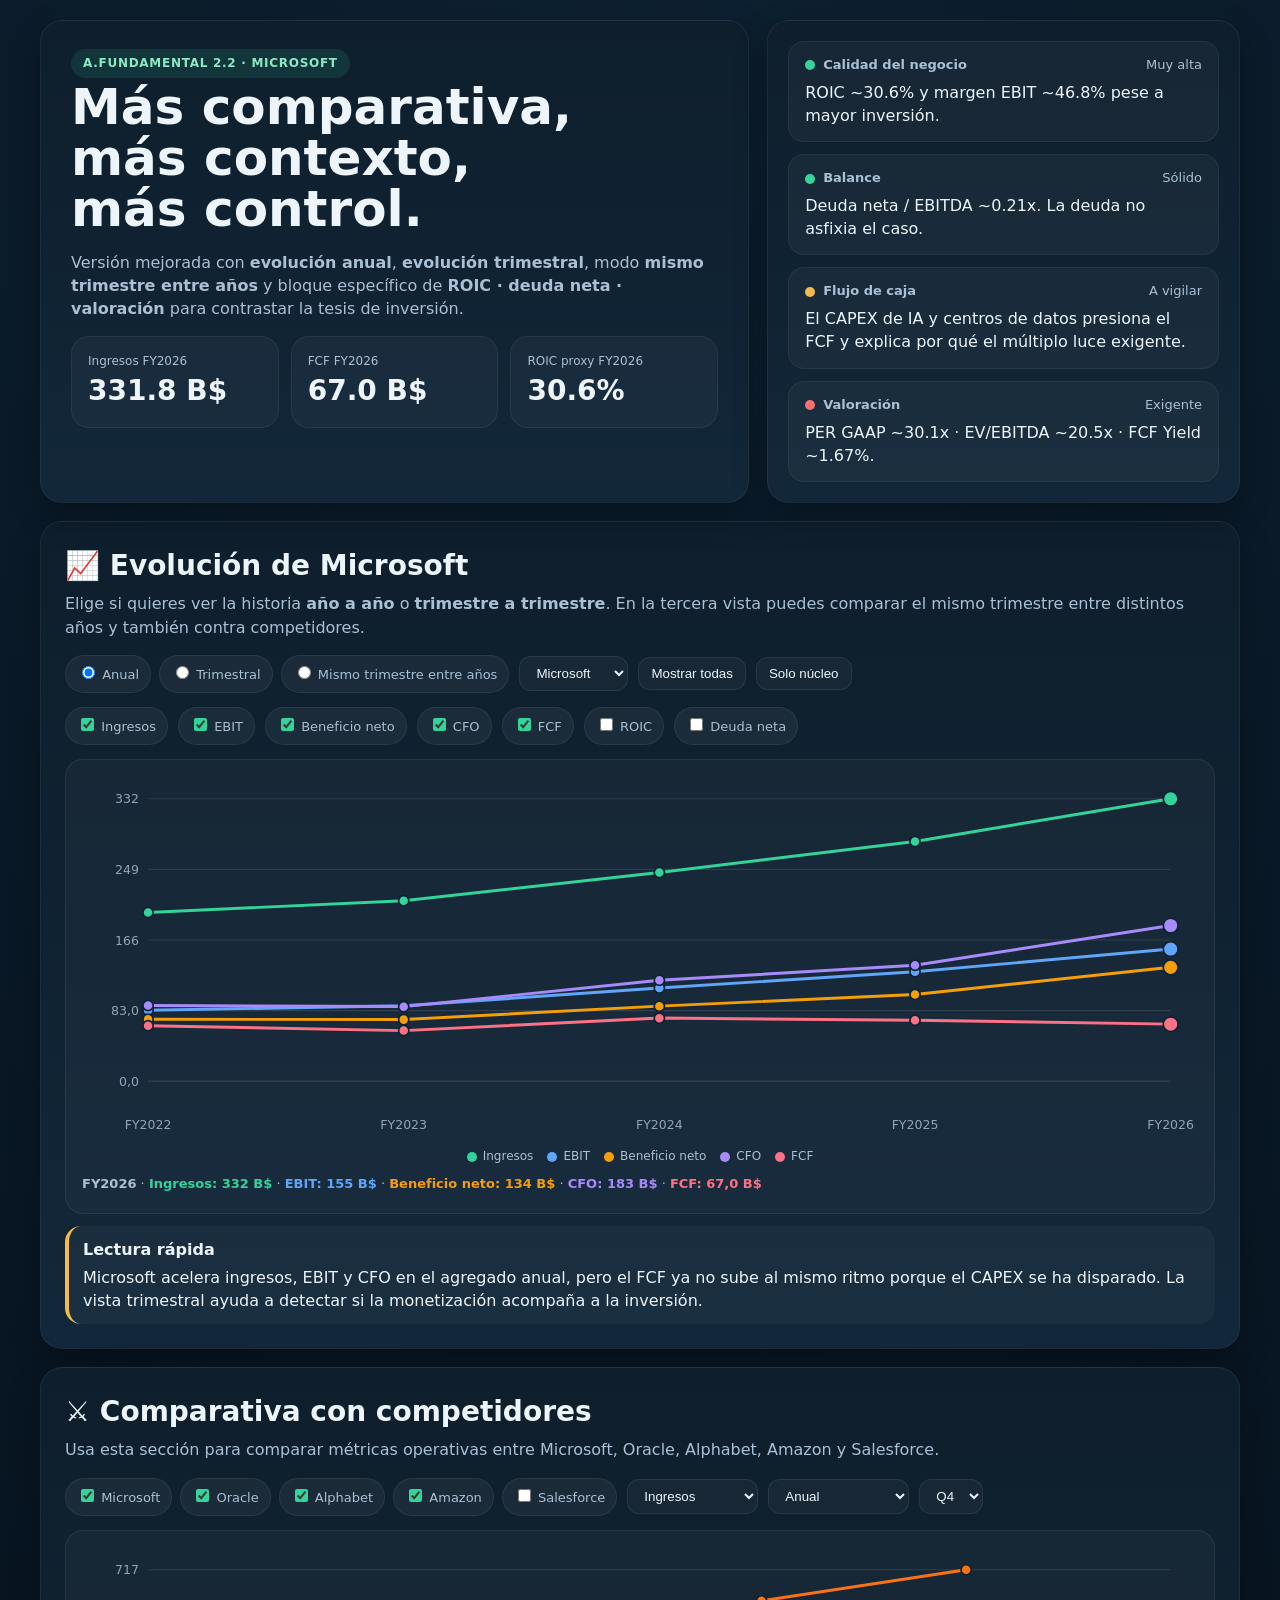
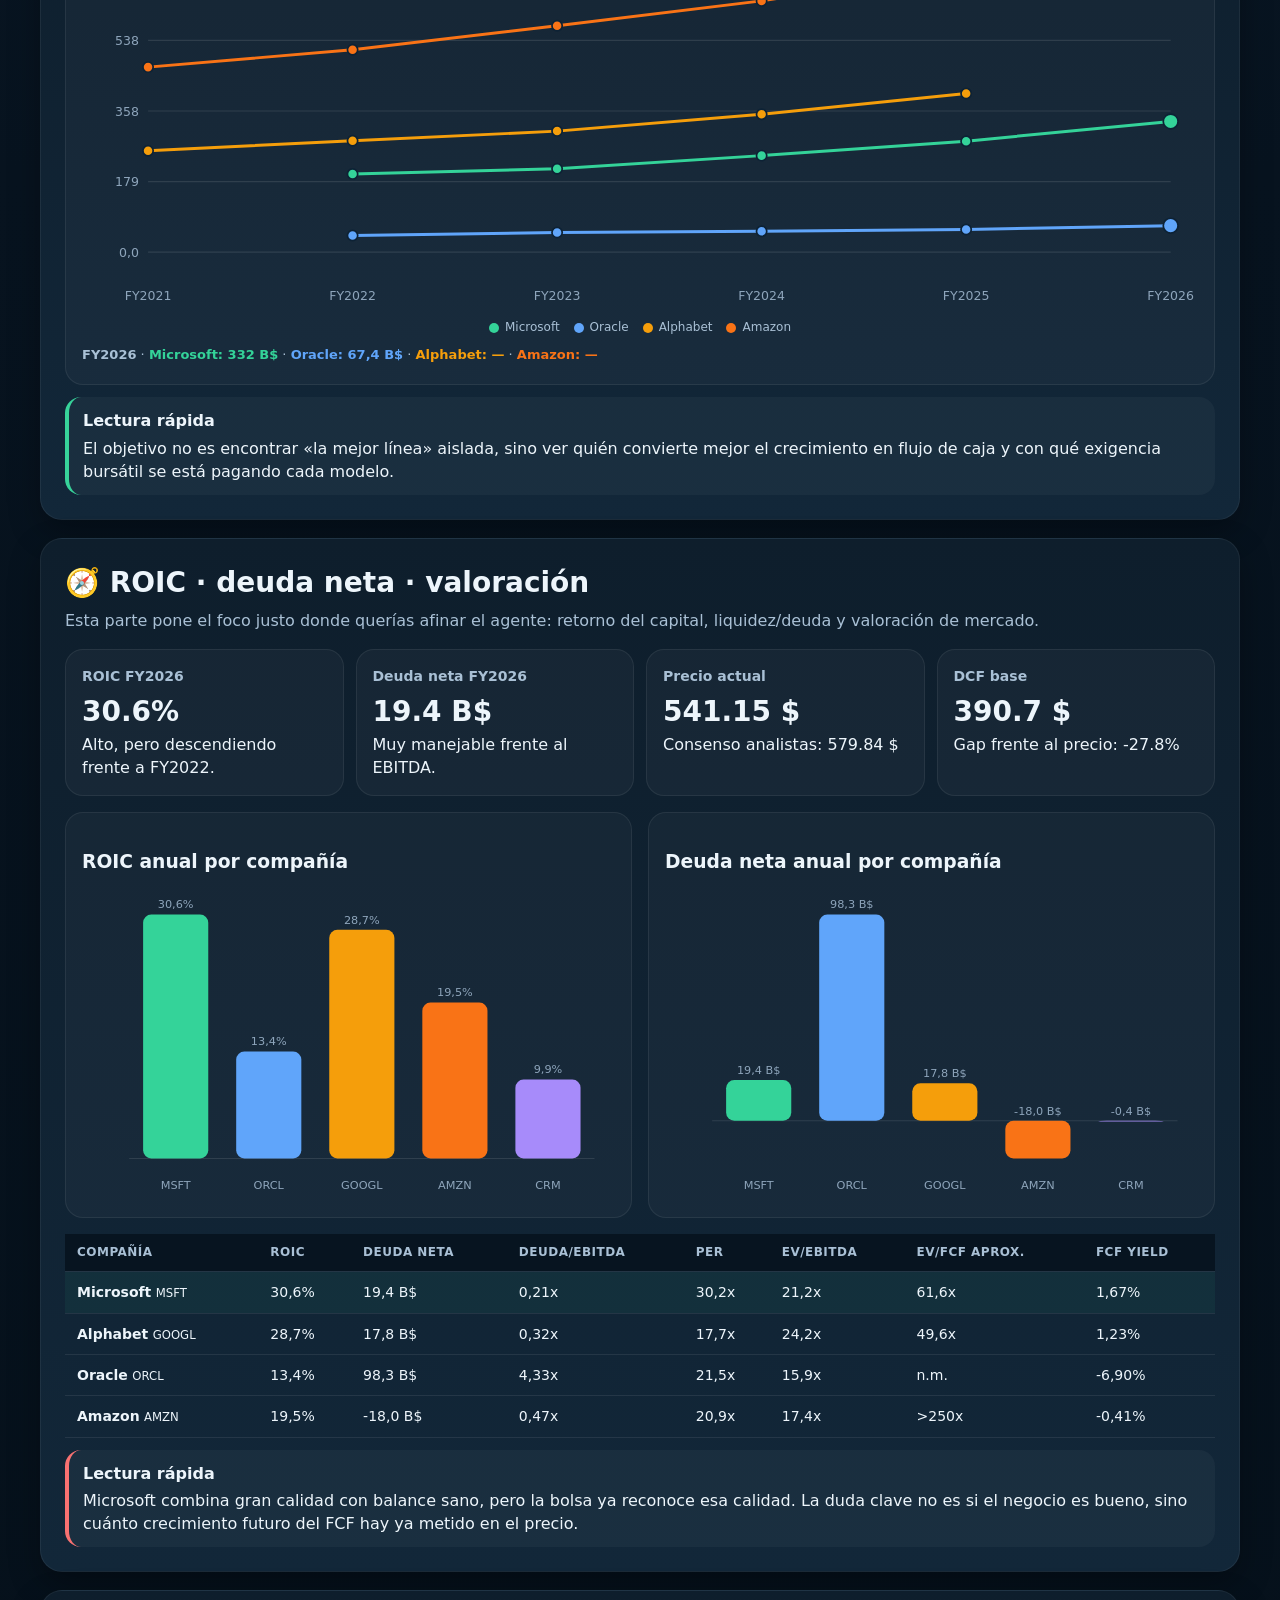
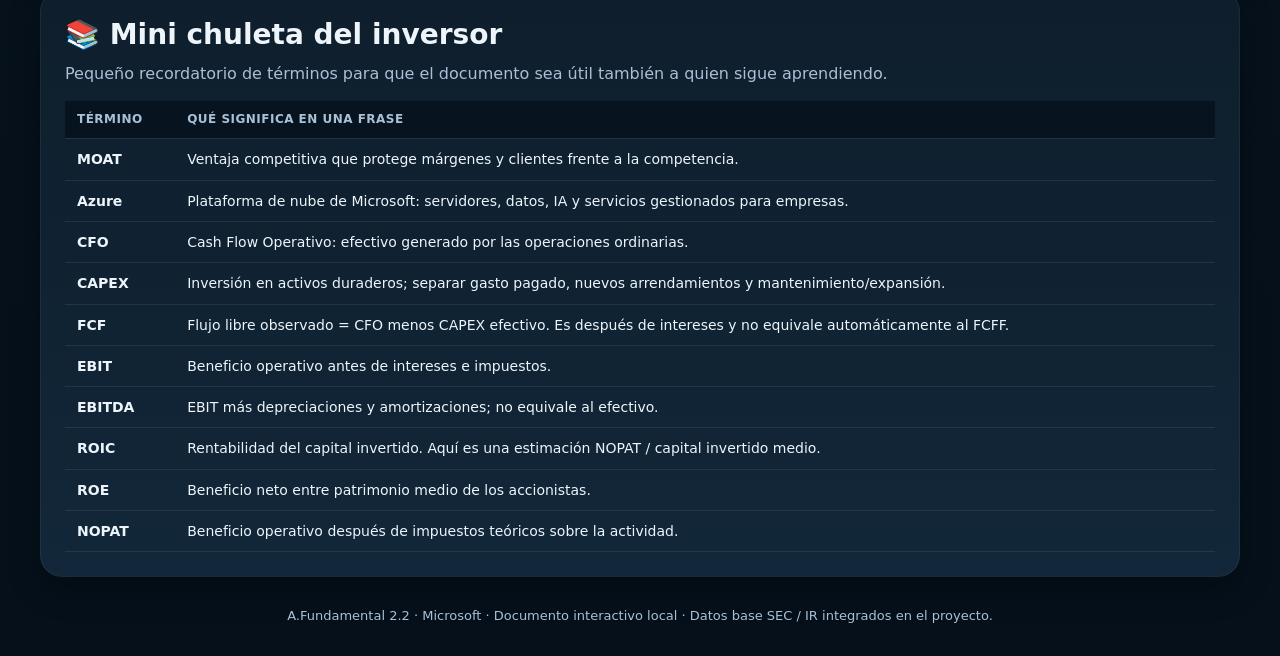
==== commit da58c711: "Publish Microsoft A.Fundamental 2.2 interactive dashboard at permanent GitHub Pages URL" ====
--- a/docs/index.html
+++ b/docs/index.html
@@ -1,38 +1,165 @@
-<!doctype html>
-<html lang="es"><head>
-<meta charset="utf-8"><meta name="viewport" content="width=device-width,initial-scale=1"><meta name="theme-color" content="#091324">
-<meta name="description" content="A.Fundamental 2.0: Microsoft 2026. Panel interactivo de análisis SEC, calidad de negocio, caja, valoración DCF, comparables y preguntas de inversión.">
-<title>Microsoft · A.Fundamental 2.1 | Estudio de inversión</title>
-<link rel="stylesheet" href="styles.css">
-<script defer src="data.js"></script><script defer src="app.js"></script>
-</head><body>
-<a class="skip-link" href="#resumen">Ir al informe</a>
-<header class="topbar"><div class="brand"><span class="brand-symbol" aria-hidden="true"><i></i><i></i><i></i><i></i></span><span>A<span class="brand-dot">.</span>FUNDAMENTAL <small>2.1</small></span></div><nav class="quicknav"><a href="#crecimiento">Crecimiento</a><a href="#caja">Caja</a><a href="#valoracion">Valoración</a><a href="#preguntas">Preguntas</a></nav><div class="top-actions"><button id="theme-btn" class="icon-btn" aria-label="Alternar tema" title="Cambiar tema">☀</button><a id="pdf-main" class="btn btn-outline" href="#fuentes" target="_self">↗ Ver PDF</a></div></header>
-<div class="layout"><aside class="sidebar" aria-label="Navegación principal"><div class="sidebar-top">ANÁLISIS DE EMPRESAS <span class="sidebar-live">● INFORME FIJO</span></div><a href="#resumen"><span>◈</span> Vista rápida</a><a href="#negocio"><span>◎</span> Negocio y MOAT</a><a href="#crecimiento"><span>↗</span> Crecimiento</a><a href="#retornos"><span>◆</span> ROIC y rentabilidad</a><a href="#caja"><span>◉</span> Flujo de caja</a><a href="#balance"><span>▣</span> Balance</a><a href="#comparables"><span>≋</span> Comparables</a><a href="#valoracion"><span>◐</span> DCF interactivo</a><a href="#decision"><span>✓</span> Decisión y riesgos</a><a href="#preguntas"><span>?</span> Preguntas de inversor</a><a href="#glosario"><span>⌕</span> Glosario</a><a href="#fuentes"><span>☷</span> Fuentes y método</a><div class="sidebar-bottom"><strong>BASE DOC. SEC v6.9</strong><p>5 ejercicios · FY2022–2026</p><small>Documento didáctico, no recomendación personal.</small></div></aside>
-<main id="resumen" class="content">
-<div class="eyebrow"><span class="live-dot"></span> EDICIÓN INDEPENDIENTE / 13 OCT 2026 <span class="eyebrow-right">NASDAQ · MSFT · USD</span></div>
-<section class="hero reveal"><div class="hero-grid"><div><div class="pill pill-glass">📊 INFORME DE INVERSIÓN · ANÁLISIS 80/20</div><h1>Microsoft<span class="hero-period">.</span></h1><p class="hero-desc">Un negocio excepcional. Una valoración que exige demostrar que la infraestructura de IA se convertirá en flujo de caja.</p><div class="hero-tags"><span>Software empresarial</span><span>Azure & IA</span><span>5 años SEC</span></div></div><div class="hero-score"><div class="score-rings"><div><small>CALIDAD DEL NEGOCIO</small><strong>ALTA</strong><span>moat + caja operativa</span></div></div><div class="pill pill-amber">🟠 PRECIO EXIGENTE</div></div></div><div class="hero-bottom"><span>PRECIO / 12 OCT</span><strong>541,15 $</strong><span>DCF BASE / MODELO</span><strong>390,7 $</strong><span>OBJETIVO ANALISTAS</span><strong>579,84 $</strong></div></section>
-<div class="alert-info"><span>ⓘ</span><span><strong>Lectura obligatoria:</strong> mercado y consenso son fotografías fechadas, no cotizaciones en directo; el valor intrínseco es una <strong>estimación dependiente de hipótesis</strong>. No se han empleado exportaciones de InvestingPro+.</span></div>
-<section class="section" aria-labelledby="tres-senales"><div class="section-head"><div><span class="kicker">01 / RESUMEN EJECUTIVO</span><h2 id="tres-senales">Tres señales que importan</h2><p>El 20 % de las variables que mueve la tesis.</p></div><span class="doc-badge">5 ejercicios</span></div><div class="signal-grid"><article class="signal"><div class="signal-top"><span>🟢</span><span>CRECIMIENTO</span></div><strong>+13,7 %</strong><small>CAGR de ingresos 2022–2026</small><p>Demanda sólida y EBIT creciendo aún más deprisa.</p></article><article class="signal"><div class="signal-top"><span>🟠</span><span>RETORNO</span></div><strong>30,6 %</strong><small>ROIC proxy FY2026</small><p>Muy elevado, pero descendente con la reinversión.</p></article><article class="signal"><div class="signal-top"><span>🔴</span><span>FCF / CAPEX</span></div><strong>+0,7 %</strong><small>CAGR del FCF 2022–2026</small><p>El CAPEX absorbe casi todo el aumento del CFO.</p></article></div><div class="reading amber"><span class="reading-icon">🟠</span><div><strong>Lectura ejecutiva</strong><p>Los beneficios operativos aceleran, pero la caja libre no: el retorno de la inversión en IA es la variable decisiva para justificar el precio.</p></div></div></section>
-<section id="negocio" class="section" aria-labelledby="negocio-title"><div class="section-head"><div><span class="kicker">02 / MODELO DE NEGOCIO</span><h2 id="negocio-title">¿De dónde viene la fortaleza?</h2><p>Negocios recurrentes, escala global y costes elevados de cambio.</p></div><button class="learn-btn" data-term="MOAT">¿Qué es MOAT? ⓘ</button></div><div class="split"><div class="panel"><h3>Ingresos por segmentos FY2026</h3><div id="segments" class="segment-bars"></div><p class="mini-caption">B$ · cifras redondeadas · total ~331,9 B$ frente a 331,8 B$ contables. [S1]</p></div><div class="panel panel-highlight"><div class="sparkle">✦</div><h3>Azure: la palanca más potente</h3><div class="big-highlight">+41 % <span>crecimiento FY2026</span></div><p>Servidores, nube y capacidad de cálculo para IA. La ventaja es la distribución empresarial; el riesgo, el coste de servir esa demanda.</p><div class="stat-line"><span>Azure ingresos anuales</span><b>&gt;100 B$</b></div><div class="stat-line"><span>RPO comercial</span><b>678 B$</b></div><small>No confundir RPO con efectivo cobrado o ingresos futuros garantizados.</small></div></div><div class="reading green"><span class="reading-icon">🟢</span><div><strong>Lectura</strong><p>Microsoft combina software esencial y una nube que gana escala. El MOAT es defendible, pero debe seguir acreditándose con márgenes, cuota y retención de clientes.</p></div></div></section>
-<section id="crecimiento" class="section" aria-labelledby="growth-title"><div class="section-head"><div><span class="kicker">03 / RESULTADOS</span><h2 id="growth-title">Crece, y gana más por cada dólar vendido</h2><p>Cuenta de resultados, últimos cinco cierres fiscales.</p></div><span class="doc-badge">Fuente SEC · GAAP</span></div><div class="panel graph-panel"><div class="graph-head"><div><h3>Evolución de magnitudes</h3><p>Activa una o varias métricas; pulsa un punto para consultar el ejercicio.</p></div><div class="multi-actions" role="group" aria-label="Atajos de métricas de Microsoft"><button class="mini-btn" id="growth-all" type="button">✓ Mostrar todas</button><button class="mini-btn" id="growth-one" type="button">Solo ingresos</button></div></div><fieldset class="metric-toggle-set" id="growth-metrics"><legend>Métricas de Microsoft · selección múltiple</legend><label><input type="checkbox" value="revenue" checked> <span class="series-dot" style="--series:#4cdbbd"></span> Ingresos</label><label><input type="checkbox" value="ebit"> <span class="series-dot" style="--series:#61a6ee"></span> EBIT</label><label><input type="checkbox" value="net"> <span class="series-dot" style="--series:#f5bb65"></span> Beneficio neto</label><label><input type="checkbox" value="cfo"> <span class="series-dot" style="--series:#a9c6ed"></span> CFO</label></fieldset><div class="chart-feedback" id="growth-hint" aria-live="polite">1 métrica seleccionada</div><div id="growth-chart" class="interactive-chart" role="img" aria-label="Gráfico interactivo de resultados Microsoft"></div><div id="growth-detail" class="chart-detail" aria-live="polite"></div></div>
-<div class="panel graph-panel peers-panel" id="compare-peers"><div class="graph-head"><div><h3>⚖️ Microsoft frente a sus competidores</h3><p>Elige una métrica y activa las compañías que quieras comparar. <strong>La vista índice 2022 = 100</strong> elimina el efecto del tamaño.</p></div><span class="doc-badge">SEC · 2022–2026</span></div>
-<div class="peer-toolbar"><div class="peer-toolbar-col"><label for="peer-metric">Métrica</label><select id="peer-metric"><option value="revenue">Ingresos · B$</option><option value="ebit">EBIT · B$</option><option value="net">Beneficio neto · B$</option><option value="cfo">CFO · B$</option><option value="capex">CAPEX pagado · B$</option><option value="fcf">FCF · B$</option><option value="ebit_margin">Margen EBIT · %</option><option value="fcf_margin">Margen FCF · %</option></select></div><div class="peer-toolbar-col"><label for="peer-scale">Visualización</label><select id="peer-scale"><option value="absolute">Magnitud real (B$ / %)</option><option value="indexed">Evolución relativa (2022 = 100)</option></select></div><div class="peer-toolbar-col peer-quick"><span class="peer-toolbar-label">Selección rápida</span><div><button type="button" class="mini-btn" id="peer-all">Todas</button><button type="button" class="mini-btn" id="peer-only-msft">Solo Microsoft</button></div></div></div>
-<fieldset class="metric-toggle-set peer-selection" id="peer-companies"><legend>Compañías · puedes marcar varias</legend><label><input type="checkbox" value="MSFT" checked><span class="series-dot" style="--series:#4cdbbd"></span>Microsoft</label><label><input type="checkbox" value="ORCL" checked><span class="series-dot" style="--series:#69aaf7"></span>Oracle</label><label><input type="checkbox" value="CRM" checked><span class="series-dot" style="--series:#f6c46d"></span>Salesforce</label><label><input type="checkbox" value="GOOGL" checked><span class="series-dot" style="--series:#ba94f6"></span>Alphabet</label><label><input type="checkbox" value="AMZN" checked><span class="series-dot" style="--series:#fa8790"></span>Amazon</label></fieldset>
-<div id="peer-chart" class="interactive-chart" role="img" aria-label="Comparador histórico de Microsoft y compañías cotizadas"></div><div id="peer-detail" class="chart-detail" aria-live="polite"></div>
-<p class="mini-caption" id="peer-footnote">Fuente: SEC EDGAR, serie anual v6.9 (13/10/2026). Alphabet y Amazon todavía no disponen de FY2026 en nuestro archivo. Los ejercicios cierran en meses diferentes, por lo que no son periodos idénticos. Las cifras son provisionales.</p></div>
-<div class="reading amber"><span class="reading-icon">🟠</span><div><strong>Lectura comparativa</strong><p>Compara <strong>crecimiento y márgenes</strong>, no solo tamaño: Amazon y Alphabet tienen negocios distintos de Azure; Oracle y Salesforce son comparables parciales. Para 2026 hay vacíos de información que el gráfico no rellena.</p></div></div>
-<div class="two-metrics"><div class="mini-metric"><label>Margen EBIT <button class="term-inline" data-term="EBIT">ⓘ</button></label><b>42,1 → 46,8 %</b><span>FY2022 a FY2026</span></div><div class="mini-metric"><label>BPA GAAP <button class="term-inline" data-term="PER GAAP">ⓘ</button></label><b>9,65 → 17,95 $</b><span>Incluye partidas financieras FY2026</span></div></div><div class="reading green"><span class="reading-icon">🟢</span><div><strong>Lectura</strong><p>El EBIT subió ~16,8 % anual, más que las ventas (~13,7 %). Aun así, el beneficio neto FY2026 incluye ~4,96 B$ de ganancias por inversiones en OpenAI: la rentabilidad recurrente debe verse también ajustada.</p></div></div></section>
-<section id="retornos" class="section" aria-labelledby="return-title"><div class="section-head"><div><span class="kicker">04 / RENTABILIDAD</span><h2 id="return-title">¿Gana suficiente por el capital que emplea?</h2><p>ROIC y ROE: altos, pero la tendencia importa más que la foto.</p></div><button class="learn-btn" data-term="ROIC">¿Qué es ROIC? ⓘ</button></div><div class="panel graph-panel"><div class="graph-head"><div><h3>ROIC estimado vs ROE</h3><p>Porcentaje · misma metodología del agente para los cinco ejercicios.</p></div><span class="doc-badge">PROXY · NO OFICIAL</span></div><div id="return-chart" class="interactive-chart" aria-label="ROIC y ROE anuales"></div><div id="return-detail" class="chart-detail" aria-live="polite"></div></div><div class="reading amber"><span class="reading-icon">🟠</span><div><strong>Lectura</strong><p>ROIC proxy del 37,3 % al 30,6 %: continúa fuerte, pero el capital invertido crece deprisa. No equipararlo automáticamente al ROIC de otras plataformas. El WACC no está calculado de forma independiente.</p></div></div></section>
-<section id="caja" class="section" aria-labelledby="cash-title"><div class="section-head"><div><span class="kicker">05 / CASH FLOW</span><h2 id="cash-title">El gráfico que no debemos ignorar</h2><p>El CAPEX en IA es la gran apuesta y la mayor incertidumbre.</p></div><button class="learn-btn" data-term="FCF">¿Qué es FCF? ⓘ</button></div><div class="panel graph-panel"><div class="graph-head"><div><h3>CFO, CAPEX y FCF · B$</h3><p>FCF = CFO − CAPEX efectivo, sin normalizaciones supuestas.</p></div></div><div id="cash-chart" class="interactive-chart" aria-label="Flujos de caja operativos e inversiones"></div><div id="cash-detail" class="chart-detail" aria-live="polite"></div><div class="cash-summary"><span>FY2026 CFO <b>182,9 B$</b></span><span>CAPEX pagado <b>115,9 B$</b></span><span>FCF residual <b>67,0 B$</b></span></div></div><div class="reading red"><span class="reading-icon">🔴</span><div><strong>Lectura</strong><p>El FCF apenas cambia respecto a 2022 pese a duplicarse el CFO. No implica fracaso de la inversión, pero obliga a exigir retornos reales, utilización de centros de datos y recuperación del FCF por acción.</p></div></div><details class="method-note"><summary>Precisión metodológica: CAPEX efectivo frente a CAPEX con arrendamientos</summary><p>La empresa puede comunicar un CAPEX de gestión superior al pago efectivo de propiedades y equipos, al incluir nuevos arrendamientos financieros. Para el FCF observado se restan <strong>115,948 B$ de CAPEX pagado</strong> en FY2026. No sustituimos este importe por cifras de gasto comprometido ni consideramos depreciación como sinónimo exacto de mantenimiento.</p></details></section>
-<section id="balance" class="section" aria-labelledby="balance-title"><div class="section-head"><div><span class="kicker">06 / SOLVENCIA</span><h2 id="balance-title">La deuda no parece el cuello de botella</h2><p>Separar efectivo, inversiones líquidas, deuda financiera y arrendamientos.</p></div><button class="learn-btn" data-term="EV">¿Qué es EV? ⓘ</button></div><div class="balance-grid"><article class="panel metric-panel"><label>Deuda financiera identificada</label><b>40,3 <small>B$</small></b><p>Sin arrendamientos añadidos automáticamente.</p></article><article class="panel metric-panel"><label>Efectivo + inversiones CP</label><b>76,8 <small>B$</small></b><p>No todo necesariamente disponible para cualquier uso.</p></article><article class="panel metric-panel"><label>Liquidez neta ampliada</label><b>+36,5 <small>B$</small></b><p>Caja + inversiones CP − deuda financiera.</p></article></div><div class="reading green"><span class="reading-icon">🟢</span><div><strong>Lectura</strong><p>El riesgo principal es la productividad del capital invertido, no la solvencia financiera inmediata. Ojo: deuda neta estricta (deuda menos efectivo) = +19,4 B$; usando inversiones CP = −36,5 B$. Son dos definiciones distintas.</p></div></div></section>
-<section id="comparables" class="section" aria-labelledby="comp-title"><div class="section-head"><div><span class="kicker">07 / VALORACIÓN RELATIVA</span><h2 id="comp-title">¿Qué pagamos frente a alternativas?</h2><p>Comparables indicativos, no una media sectorial homogénea.</p></div><button class="learn-btn" data-term="FCF Yield">FCF Yield ⓘ</button></div><div class="panel table-panel"><div class="table-scroll"><table><thead><tr><th>Empresa</th><th>PER GAAP/TTM</th><th>EV/EBITDA¹</th><th>FCF Yield</th></tr></thead><tbody id="peer-rows"></tbody></table></div><p class="mini-caption">¹ Para comparables: múltiplo publicado por StockAnalysis; para MSFT: referencia de proveedor (~21,2x). Nuestro EV/EBITDA ajustado sin leasing es ~20,5x. Las metodologías, periodos y tratamientos de arrendamientos no son idénticos. No calculamos una falsa «media del sector». [S6]</p></div><div class="two-metrics"><div class="mini-metric"><label>EV / EBITDA propio</label><b>20,5x</b><span>EV con inversiones CP; EBITDA proxy</span></div><div class="mini-metric"><label>EV / FCF (orientativo)</label><b>59,4x</b><span>EV / FCF al accionista: mezcla de definiciones; no ratio puro FCFF</span></div></div><div class="reading amber"><span class="reading-icon">🟠</span><div><strong>Lectura</strong><p>Un PER de ~30,1x puede parecer defendible ante el crecimiento, pero un FCF Yield del 1,67 % exige mucha normalización futura de caja. Algunas empresas comparables tienen FCF negativo por su propio ciclo inversor.</p></div></div></section>
-<section id="valoracion" class="section" aria-labelledby="dcf-title"><div class="section-head"><div><span class="kicker">08 / MODELO DE VALOR INTRÍNSECO</span><h2 id="dcf-title">Simulador DCF: cambia los supuestos</h2><p>Aprender probando escenarios es más útil que memorizar un precio objetivo.</p></div><button class="learn-btn" data-term="DCF">¿Qué es DCF? ⓘ</button></div><div class="dcf-layout"><div class="panel dcf-inputs"><div class="pill pill-light">🧪 ESCENARIOS DEL AGENTE · NO PREVISIONES</div><div class="scenario-tabs" role="group" aria-label="Escenarios de valoración"><button data-case="prudente">Prudente</button><button class="selected" data-case="base">Base</button><button data-case="optimista">Optimista</button></div><div class="range-control"><div><label for="fcf0">FCF inicial anual</label><b id="fcf0-v">67,0 B$</b></div><input id="fcf0" type="range" min="50" max="105" step="1" value="67"></div><div class="range-control"><div><label for="g1">Crecimiento FCF · años 1–5</label><b id="g1-v">18,0 %</b></div><input id="g1" type="range" min="0" max="40" step="0.5" value="18"></div><div class="range-control"><div><label for="g2">Crecimiento FCF · años 6–10</label><b id="g2-v">10,0 %</b></div><input id="g2" type="range" min="0" max="25" step="0.5" value="10"></div><div class="range-control"><div><label for="r">Tasa de descuento (equity)</label><b id="r-v">9,0 %</b></div><input id="r" type="range" min="7" max="13" step="0.25" value="9"></div><div class="range-control"><div><label for="terminal">Crecimiento terminal</label><b id="terminal-v">3,5 %</b></div><input id="terminal" type="range" min="1" max="5" step="0.25" value="3.5"></div><div class="range-control"><div><label for="market-price">Precio de referencia editable ($)</label><b id="market-v">541,15 $</b></div><input id="market-price" type="number" min="1" step="0.01" value="541.15"></div><button class="btn btn-ghost" id="reset-dcf">↺ Restablecer escenario base</button></div><div class="panel dcf-results"><span class="dcf-caption">VALOR PRESENTE / ACCIÓN</span><div class="dcf-figure" id="dcf-value">390,7 <span>$</span></div><div id="dcf-sign" class="fcf-comparison">−27,8 % frente al precio</div><div class="price-bars"><div><span>Valor DCF</span><div class="price-track"><i id="bar-dcf"></i></div></div><div><span>Precio mercado</span><div class="price-track secondary"><i id="bar-market"></i></div></div><div><span>Consenso 12m</span><div class="price-track muted"><i id="bar-consensus"></i></div></div></div><div class="dcf-mini-grid"><div><label>Precio con margen seguridad 20 %</label><strong id="safety">312,6 $</strong></div><div><label>Crec. FCF 1–5 años implícito</label><strong id="reverse">~26,4 %</strong></div><div><label>Peso valor terminal</label><strong id="terminal-weight">~68 %</strong></div><div><label>FCF inicial usado</label><strong id="fcf-input">67,0 B$</strong></div></div><div id="dcf-invalid" class="model-warning" hidden>⚠️ El descuento debe superar el crecimiento terminal.</div></div></div><div class="reading red"><span class="reading-icon">🔴</span><div><strong>Lectura</strong><p>El resultado depende mucho de la tasa de descuento, la normalización del FCF y el valor terminal. El DCF base es prudente frente al precio, pero no demuestra que Microsoft «valga exactamente» 390,7 $.</p></div></div><details class="method-note"><summary>Ver la fórmula, sensibilidad y límites del DCF</summary><p>Proyectamos FCF observado 2026 diez años; los primeros cinco a <em>g1</em>, los siguientes cinco a <em>g2</em>. Descontamos cada flujo a <em>r</em>. Valor terminal en 2036 = FCF2036 × (1 + g terminal) / (r − g terminal), descontado diez años. Dividimos entre 7,4255 mil millones de acciones. Aproximación de flujo disponible al accionista (FCFE), de ahí que <strong>no sumemos la liquidez neta ni restemos deuda otra vez</strong>. No es un FCFF/WACC formal. No modela dilución futura, recompras, ciclos o impuestos separados. El valor terminal pesa mucho. Modelo didáctico, no certeza.</p></details></section>
-<section id="decision" class="section" aria-labelledby="decision-title"><div class="section-head"><div><span class="kicker">09 / DECISIÓN</span><h2 id="decision-title">Qué compraríamos… y qué nos haría cambiar de opinión</h2><p>El proceso importa más que acertar un precio exacto.</p></div></div><div class="decision-grid"><div class="decision-card buy"><span>🟢 ENTRADA DISCIPLINADA</span><h3>Comprar solo con margen</h3><p>En el escenario base original, una referencia con 20 % de margen estaría cerca de <strong>313 $</strong>. No es una predicción de que la acción llegue allí.</p></div><div class="decision-card hold"><span>🟠 SI YA LA TIENES</span><h3>Mantener / revisar peso</h3><p>Concentración, precio de adquisición y evolución del FCF importan. No vender automáticamente por una valoración prudente.</p></div><div class="decision-card warning"><span>🔴 NUEVA COMPRA A 541 $</span><h3>Precio sin margen base</h3><p>Exige que Azure y Copilot conviertan el CAPEX actual en crecimiento de FCF durante años.</p></div></div><div class="split"><div class="panel"><h3>Catalizadores que reforzarían la tesis</h3><ul class="check-list"><li>FCF por acción reanuda un crecimiento elevado.</li><li>Azure mantiene crecimiento sin erosionar margen.</li><li>Copilot monetiza su base de clientes de pago.</li><li>Se estabilizan inversiones de crecimiento frente al CFO.</li></ul></div><div class="panel"><h3>Qué invalidaría o deterioraría la tesis</h3><ul class="risk-list"><li>CAPEX sin rentabilidad incremental comprobable.</li><li>Más depreciación sin ingresos proporcionales.</li><li>Competencia y precios en nube/IA.</li><li>Presión regulatoria, ciberseguridad y socios de IA.</li></ul></div></div><div class="reading amber"><span class="reading-icon">🟠</span><div><strong>Veredicto</strong><p>Excelente negocio; valoración exigente. Para nuevas compras, esperar una entrada con margen o evidencias de mayor FCF recurrente. Para carteras existentes, decidir según peso y alternativas, no por un solo ratio.</p></div></div></section>
-<section id="preguntas" class="section" aria-labelledby="qa-title"><div class="section-head"><div><span class="kicker">10 / PREGUNTAS DE UN INVERSOR EXIGENTE</span><h2 id="qa-title">Dudas que cambian la tesis, a un clic</h2><p>Respuestas curadas a partir del expediente, sin sobrecargar el informe.</p></div><span class="doc-badge">💬 Biblioteca · no chat IA</span></div><div id="question-list" class="questions"></div><div class="panel ask-panel"><h3>¿Tu pregunta no está aquí?</h3><p>Escribe una duda; generaremos un mensaje contextual para copiarlo a ChatGPT. <strong>No enviamos datos ni llamamos a una IA desde esta página.</strong></p><div class="ask-row"><input id="custom-question" placeholder="Ej.: ¿qué pasa si Azure desacelera al 20 %?" aria-label="Escribe tu pregunta" maxlength="320"><button id="ask-copy" class="btn btn-primary">Copiar consulta ↗</button></div><div id="copy-status" class="copy-status" aria-live="polite"></div></div></section>
-<section id="glosario" class="section" aria-labelledby="gloss-title"><div class="section-head"><div><span class="kicker">APRENDER MIENTRAS INVERTIMOS</span><h2 id="gloss-title">Chuleta del inversor</h2><p>Los términos aparecen también junto a los gráficos y las métricas.</p></div></div><div class="panel"><div class="search-gloss"><span>⌕</span><input id="gloss-search" placeholder="Buscar ROIC, DCF, CAPEX, PER…" aria-label="Buscar término financiero"></div><div id="glossary-list" class="glossary-grid"></div></div></section>
-<section id="fuentes" class="section" aria-labelledby="sources-title"><div class="section-head"><div><span class="kicker">FUENTES Y TRAZABILIDAD</span><h2 id="sources-title">Qué es dato, cálculo e hipótesis</h2><p>Para contrastar con el profesor sin mezclar definiciones.</p></div></div><div class="source-legend"><span><i class="source-dot official"></i> DATO OFICIAL: SEC / Microsoft IR</span><span><i class="source-dot calc"></i> CÁLCULO: ratios del agente</span><span><i class="source-dot hypo"></i> HIPÓTESIS: DCF/escenarios</span></div><div class="sources-list" id="sources-list"></div><details class="method-note"><summary>Limitaciones y discrepancias metodológicas</summary><p>El curso tiene una simplificación de Enterprise Value cuya expresión escrita no es consistente con su ejemplo. Aquí usamos <strong>EV = capitalización + deuda financiera neta</strong>, o capitalización − liquidez neta. ROIC del agente es proxy; EBIT y EBITDA pueden diferir de proveedores. CAPEX pagado no equivale a compromisos con leasing. ROIC debería contrastarse con un WACC calculado independientemente; aquí no se presenta un spread certificado. Las valoraciones externas proceden de fuentes de mercado fechadas y sus definiciones pueden diferir. El informe no actualiza precios en tiempo real.</p></details><p class="footnote">El material del curso FUNDAMENTAL 1–9 y «Deuda y caja», facilitado en el proyecto, sustenta el orden de análisis y las definiciones didácticas. Este sitio solo resume la metodología y enlaza documentación pública oficial; no publica los apuntes privados ni archivos de FMP/InvestingPro.</p></section>
-<footer class="footer"><div class="brand"><span class="brand-symbol" aria-hidden="true"><i></i><i></i><i></i><i></i></span><span>A<span class="brand-dot">.</span>FUNDAMENTAL <small>2.1</small></span></div><p>Invertir con criterio. Entender → proteger capital → evaluar riesgos → buscar rentabilidad.</p><div class="footer-note">Microsoft · Corte 13.10.2026 · Modelo de investigación independiente y educativo.</div></footer>
-</main></div>
-<dialog id="term-dialog"><form method="dialog"><button class="dialog-close" aria-label="Cerrar">✕</button><div class="pill pill-light">📚 CHULETA DEL INVERSOR</div><h3 id="term-title"></h3><p id="term-text"></p><button class="btn btn-primary" value="close">Entendido</button></form></dialog>
-</body></html>+<!DOCTYPE html>
+<html lang="es"><head><meta charset="utf-8"><meta name="viewport" content="width=device-width,initial-scale=1">
+<title>A.Fundamental 2.2 · Microsoft</title>
+<style>
+:root{--bg:#07131f;--panel:#0e1e2c;--panel2:#122739;--ink:#edf5fb;--muted:#a9c0d5;--line:#20384d;--green:#37d39a;--amber:#f5b94c;--red:#f87171;--cyan:#61a6ee;--lav:#b69cff;--orange:#fb923c;--radius:22px;--shadow:0 12px 32px rgba(0,0,0,.28)}
+*{box-sizing:border-box} body{margin:0;font-family:Inter,system-ui,-apple-system,Segoe UI,Roboto,Arial,sans-serif;background:radial-gradient(circle at top,#0d2031 0%,#07131f 48%,#05101a 100%);color:var(--ink);line-height:1.45}
+a{color:inherit} .wrap{max-width:1240px;margin:0 auto;padding:20px}
+.hero{display:grid;grid-template-columns:1.2fr .8fr;gap:18px;align-items:stretch}
+.card{background:linear-gradient(180deg,var(--panel),var(--panel2));border:1px solid rgba(255,255,255,.06);border-radius:var(--radius);box-shadow:var(--shadow)}
+.hero-main{padding:28px 30px} .hero-main h1{margin:.2rem 0 0;font-size:clamp(30px,4vw,50px);line-height:1.02} .eyebrow{display:inline-block;padding:6px 12px;border-radius:999px;background:rgba(55,211,154,.12);color:#8de8c4;font-size:12px;font-weight:700;letter-spacing:.06em}
+.sub{color:var(--muted);max-width:72ch}
+.kpis{display:grid;grid-template-columns:repeat(3,1fr);gap:12px;margin-top:16px} .kpi{padding:16px;border-radius:18px;background:rgba(255,255,255,.035);border:1px solid rgba(255,255,255,.06)} .kpi small{display:block;color:var(--muted);font-size:12px} .kpi strong{font-size:28px}
+.hero-side{padding:20px;display:grid;gap:12px} .signal{padding:14px 16px;border-radius:16px;background:rgba(255,255,255,.04);border:1px solid rgba(255,255,255,.06)} .signal .head{display:flex;justify-content:space-between;align-items:center;font-size:13px;color:var(--muted);margin-bottom:6px} .badge{display:inline-flex;align-items:center;gap:8px;font-weight:700}
+.dot{width:10px;height:10px;border-radius:50%} .green{background:var(--green)} .amber{background:var(--amber)} .red{background:var(--red)}
+.section{margin-top:18px;padding:24px} .section h2{margin:0 0 6px;font-size:28px} .section p.lead{margin:0 0 16px;color:var(--muted)}
+.grid2{display:grid;grid-template-columns:1fr 1fr;gap:16px} .toolbar{display:flex;gap:10px;flex-wrap:wrap;align-items:center;margin:10px 0 14px}
+select,input[type=checkbox]{accent-color:#34d399} .pills{display:flex;gap:8px;flex-wrap:wrap} .pill{padding:7px 11px;border-radius:999px;background:rgba(255,255,255,.05);border:1px solid rgba(255,255,255,.07);font-size:13px;color:var(--muted)}
+.btn{border:1px solid rgba(255,255,255,.08);background:rgba(255,255,255,.04);color:var(--ink);padding:8px 12px;border-radius:12px;cursor:pointer} .btn:hover{background:rgba(255,255,255,.08)}
+.chart-box{padding:16px;border-radius:18px;background:rgba(255,255,255,.03);border:1px solid rgba(255,255,255,.07)} .detail{margin-top:10px;color:var(--muted);font-size:13px;min-height:22px}
+svg{width:100%;height:auto;display:block} .chart-grid{stroke:rgba(255,255,255,.1);stroke-width:1} .chart-label{fill:#8ea5bb;font-size:11px} .chart-series{fill:none;stroke-width:2.6;stroke-linecap:round;stroke-linejoin:round} .chart-point{stroke:#0d2235;stroke-width:1.5;cursor:pointer} .chart-point.active{r:6.5}
+.legend{display:flex;gap:14px;flex-wrap:wrap;justify-content:center;font-size:12px;color:var(--muted);margin-top:8px} .legend span{display:flex;align-items:center;gap:6px} .legend i{display:inline-block;width:10px;height:10px;border-radius:999px}
+.note{margin-top:12px;padding:12px 14px;border-radius:16px;background:rgba(255,255,255,.035);border-left:4px solid var(--green)} .note.amber{border-left-color:var(--amber)} .note.red{border-left-color:var(--red)} .note strong{display:block;margin-bottom:4px}
+.matrix{display:grid;grid-template-columns:repeat(4,1fr);gap:12px} .metric-card{padding:16px;border-radius:18px;background:rgba(255,255,255,.035);border:1px solid rgba(255,255,255,.07)} .metric-card h3{margin:0 0 6px;font-size:14px;color:var(--muted)} .metric-card .big{font-size:28px;font-weight:800}
+.table-wrap{overflow:auto} table{width:100%;border-collapse:collapse;font-size:14px} th,td{padding:10px 12px;border-bottom:1px solid rgba(255,255,255,.08);text-align:left} th{font-size:12px;color:var(--muted);text-transform:uppercase;letter-spacing:.04em;position:sticky;top:0;background:rgba(7,19,31,.92)} tr.focus td{background:rgba(55,211,154,.06)}
+.footer{text-align:center;color:var(--muted);padding:30px 0 10px;font-size:13px}
+@media (max-width:980px){.hero,.grid2,.matrix{grid-template-columns:1fr} .kpis{grid-template-columns:1fr 1fr}}
+@media (max-width:640px){.wrap{padding:14px} .hero-main{padding:20px} .section{padding:18px} .kpis{grid-template-columns:1fr}}
+</style></head><body>
+<div class="wrap">
+<div class="hero">
+  <section class="card hero-main">
+    <span class="eyebrow">A.FUNDAMENTAL 2.2 · MICROSOFT</span>
+    <h1>Más comparativa,<br>más contexto,<br>más control.</h1>
+    <p class="sub">Versión mejorada con <strong>evolución anual</strong>, <strong>evolución trimestral</strong>, modo <strong>mismo trimestre entre años</strong> y bloque específico de <strong>ROIC · deuda neta · valoración</strong> para contrastar la tesis de inversión.</p>
+    <div class="kpis">
+      <div class="kpi"><small>Ingresos FY2026</small><strong>331.8 B$</strong></div>
+      <div class="kpi"><small>FCF FY2026</small><strong>67.0 B$</strong></div>
+      <div class="kpi"><small>ROIC proxy FY2026</small><strong>30.6%</strong></div>
+    </div>
+  </section>
+  <aside class="card hero-side">
+    <div class="signal"><div class="head"><span class="badge"><i class="dot green"></i>Calidad del negocio</span><span>Muy alta</span></div><div>ROIC ~30.6% y margen EBIT ~46.8% pese a mayor inversión.</div></div>
+    <div class="signal"><div class="head"><span class="badge"><i class="dot green"></i>Balance</span><span>Sólido</span></div><div>Deuda neta / EBITDA ~0.21x. La deuda no asfixia el caso.</div></div>
+    <div class="signal"><div class="head"><span class="badge"><i class="dot amber"></i>Flujo de caja</span><span>A vigilar</span></div><div>El CAPEX de IA y centros de datos presiona el FCF y explica por qué el múltiplo luce exigente.</div></div>
+    <div class="signal"><div class="head"><span class="badge"><i class="dot red"></i>Valoración</span><span>Exigente</span></div><div>PER GAAP ~30.1x · EV/EBITDA ~20.5x · FCF Yield ~1.67%.</div></div>
+  </aside>
+</div>
+<section class="card section">
+  <h2>📈 Evolución de Microsoft</h2>
+  <p class="lead">Elige si quieres ver la historia <strong>año a año</strong> o <strong>trimestre a trimestre</strong>. En la tercera vista puedes comparar el mismo trimestre entre distintos años y también contra competidores.</p>
+  <div class="toolbar">
+    <div class="pills">
+      <label class="pill"><input type="radio" name="view" value="annual" checked> Anual</label>
+      <label class="pill"><input type="radio" name="view" value="quarterly"> Trimestral</label>
+      <label class="pill"><input type="radio" name="view" value="sameQuarter"> Mismo trimestre entre años</label>
+    </div>
+    <select id="companySelect" class="btn"></select>
+    <select id="sameQuarterMetric" class="btn" style="display:none"></select>
+    <select id="sameQuarterSelect" class="btn" style="display:none"><option>Q1</option><option>Q2</option><option>Q3</option><option selected>Q4</option></select>
+    <button id="metricAll" class="btn">Mostrar todas</button>
+    <button id="metricCore" class="btn">Solo núcleo</button>
+  </div>
+  <div class="toolbar" id="metricChecks"></div>
+  <div class="chart-box"><div id="mainChart"></div><div id="mainDetail" class="detail"></div></div>
+  <div class="note amber"><strong>Lectura rápida</strong> Microsoft acelera ingresos, EBIT y CFO en el agregado anual, pero el FCF ya no sube al mismo ritmo porque el CAPEX se ha disparado. La vista trimestral ayuda a detectar si la monetización acompaña a la inversión.</div>
+</section>
+<section class="card section">
+  <h2>⚔️ Comparativa con competidores</h2>
+  <p class="lead">Usa esta sección para comparar métricas operativas entre Microsoft, Oracle, Alphabet, Amazon y Salesforce.</p>
+  <div class="toolbar">
+    <div class="pills" id="peerChecks"></div>
+    <select id="peerMetric" class="btn"></select>
+    <select id="peerMode" class="btn"><option value="annual">Anual</option><option value="quarterly">Trimestral</option><option value="sameQuarter">Mismo trimestre</option></select>
+    <select id="peerQuarter" class="btn"><option>Q1</option><option>Q2</option><option>Q3</option><option selected>Q4</option></select>
+  </div>
+  <div class="chart-box"><div id="peerChart"></div><div id="peerDetail" class="detail"></div></div>
+  <div class="note"><strong>Lectura rápida</strong> El objetivo no es encontrar «la mejor línea» aislada, sino ver quién convierte mejor el crecimiento en flujo de caja y con qué exigencia bursátil se está pagando cada modelo.</div>
+</section>
+<section class="card section">
+  <h2>🧭 ROIC · deuda neta · valoración</h2>
+  <p class="lead">Esta parte pone el foco justo donde querías afinar el agente: retorno del capital, liquidez/deuda y valoración de mercado.</p>
+  <div class="matrix">
+    <div class="metric-card"><h3>ROIC FY2026</h3><div class="big">30.6%</div><div>Alto, pero descendiendo frente a FY2022.</div></div>
+    <div class="metric-card"><h3>Deuda neta FY2026</h3><div class="big">19.4 B$</div><div>Muy manejable frente al EBITDA.</div></div>
+    <div class="metric-card"><h3>Precio actual</h3><div class="big">541.15 $</div><div>Consenso analistas: 579.84 $</div></div>
+    <div class="metric-card"><h3>DCF base</h3><div class="big">390.7 $</div><div>Gap frente al precio: -27.8%</div></div>
+  </div>
+  <div class="grid2" style="margin-top:16px">
+    <div class="chart-box"><h3>ROIC anual por compañía</h3><div id="roicChart"></div></div>
+    <div class="chart-box"><h3>Deuda neta anual por compañía</h3><div id="debtChart"></div></div>
+  </div>
+  <div class="table-wrap" style="margin-top:16px"><table id="valuationTable"></table></div>
+  <div class="note red"><strong>Lectura rápida</strong> Microsoft combina gran calidad con balance sano, pero la bolsa ya reconoce esa calidad. La duda clave no es si el negocio es bueno, sino cuánto crecimiento futuro del FCF hay ya metido en el precio.</div>
+</section>
+<section class="card section">
+  <h2>📚 Mini chuleta del inversor</h2>
+  <p class="lead">Pequeño recordatorio de términos para que el documento sea útil también a quien sigue aprendiendo.</p>
+  <div class="table-wrap"><table><thead><tr><th>Término</th><th>Qué significa en una frase</th></tr></thead><tbody>
+  <tr><td><strong>MOAT</strong></td><td>Ventaja competitiva que protege márgenes y clientes frente a la competencia.</td></tr><tr><td><strong>Azure</strong></td><td>Plataforma de nube de Microsoft: servidores, datos, IA y servicios gestionados para empresas.</td></tr><tr><td><strong>CFO</strong></td><td>Cash Flow Operativo: efectivo generado por las operaciones ordinarias.</td></tr><tr><td><strong>CAPEX</strong></td><td>Inversión en activos duraderos; separar gasto pagado, nuevos arrendamientos y mantenimiento/expansión.</td></tr><tr><td><strong>FCF</strong></td><td>Flujo libre observado = CFO menos CAPEX efectivo. Es después de intereses y no equivale automáticamente al FCFF.</td></tr><tr><td><strong>EBIT</strong></td><td>Beneficio operativo antes de intereses e impuestos.</td></tr><tr><td><strong>EBITDA</strong></td><td>EBIT más depreciaciones y amortizaciones; no equivale al efectivo.</td></tr><tr><td><strong>ROIC</strong></td><td>Rentabilidad del capital invertido. Aquí es una estimación NOPAT / capital invertido medio.</td></tr><tr><td><strong>ROE</strong></td><td>Beneficio neto entre patrimonio medio de los accionistas.</td></tr><tr><td><strong>NOPAT</strong></td><td>Beneficio operativo después de impuestos teóricos sobre la actividad.</td></tr>
+  </tbody></table></div>
+</section>
+<div class="footer">A.Fundamental 2.2 · Microsoft · Documento interactivo local · Datos base SEC / IR integrados en el proyecto.</div>
+</div>
+<script>const DATA = {"title": "A.Fundamental 2.2 | Microsoft", "date": "2026-10-13", "price": 541.15, "ticker": "MSFT", "companyNames": {"MSFT": "Microsoft", "ORCL": "Oracle", "GOOGL": "Alphabet", "AMZN": "Amazon", "CRM": "Salesforce"}, "companyColors": {"MSFT": "#34d399", "ORCL": "#60a5fa", "GOOGL": "#f59e0b", "AMZN": "#f97316", "CRM": "#a78bfa"}, "summary": {"revenue_2026": 331.839, "ebit_2026": 155.237, "fcf_2026": 66.987, "roic_2026": 30.59, "pe": 30.147632311977716, "ev_ebitda": 20.49962130003372, "fcf_yield": 1.6670341728512525, "consensus_target": 579.84, "consensus_upside": 7.1495888385844975, "dcf_base": 390.7, "dcf_gap": -27.801903353968406}, "annual": {"MSFT": [{"year": 2022, "revenue": 198.27, "ebit": 83.383, "net": 72.738, "cfo": 89.035, "fcf": 65.149, "roic": 37.32, "net_debt": 35.85}, {"year": 2023, "revenue": 211.915, "ebit": 88.523, "net": 72.361, "cfo": 87.582, "fcf": 59.475, "roic": 34.06, "net_debt": 12.533}, {"year": 2024, "revenue": 245.122, "ebit": 109.433, "net": 88.136, "cfo": 118.548, "fcf": 74.071, "roic": 34.38, "net_debt": 33.315}, {"year": 2025, "revenue": 281.724, "ebit": 128.528, "net": 101.832, "cfo": 136.162, "fcf": 71.611, "roic": 32.17, "net_debt": 12.909}, {"year": 2026, "revenue": 331.839, "ebit": 155.237, "net": 133.749, "cfo": 182.935, "fcf": 66.987, "roic": 30.59, "net_debt": 19.359}], "ORCL": [{"year": 2022, "revenue": 42.44, "ebit": 10.926, "net": 6.717, "cfo": 9.539, "fcf": 5.028, "roic": 17.89, "net_debt": 54.476}, {"year": 2023, "revenue": 49.954, "ebit": 13.093, "net": 8.503, "cfo": 17.165, "fcf": 8.47, "roic": 15.91, "net_debt": 80.716}, {"year": 2024, "revenue": 52.961, "ebit": 15.353, "net": 10.467, "cfo": 18.673, "fcf": 11.807, "roic": 14.53, "net_debt": 76.415}, {"year": 2025, "revenue": 57.399, "ebit": 17.678, "net": 12.443, "cfo": 20.821, "fcf": -0.394, "roic": 14.91, "net_debt": 81.782}, {"year": 2026, "revenue": 67.357, "ebit": 20.606, "net": 17.087, "cfo": 31.977, "fcf": -23.686, "roic": 13.4, "net_debt": 98.252}], "GOOGL": [{"year": 2021, "revenue": 257.637, "ebit": 78.714, "net": 76.033, "cfo": 91.652, "fcf": 67.012, "roic": 28.86, "net_debt": -5.859}, {"year": 2022, "revenue": 282.836, "ebit": 74.842, "net": 59.972, "cfo": 91.495, "fcf": 60.01, "roic": 25.42, "net_debt": -6.737}, {"year": 2023, "revenue": 307.394, "ebit": 84.293, "net": 73.795, "cfo": 101.746, "fcf": 69.495, "roic": 27.73, "net_debt": -9.302}, {"year": 2024, "revenue": 350.018, "ebit": 112.39, "net": 100.118, "cfo": 125.299, "fcf": 72.764, "roic": 31.84, "net_debt": -9.284}, {"year": 2025, "revenue": 402.836, "ebit": 129.039, "net": 132.17, "cfo": 164.713, "fcf": 73.266, "roic": 28.68, "net_debt": 17.835}], "AMZN": [{"year": 2021, "revenue": 469.822, "ebit": 24.879, "net": 33.364, "cfo": 46.327, "fcf": -14.726, "roic": 18.4, "net_debt": 14.015}, {"year": 2022, "revenue": 513.983, "ebit": 12.248, "net": -2.722, "cfo": 46.752, "fcf": -16.893, "roic": 5.45, "net_debt": 16.261}, {"year": 2023, "revenue": 574.785, "ebit": 36.852, "net": 30.425, "cfo": 84.946, "fcf": 32.217, "roic": 16.7, "net_debt": -6.432}, {"year": 2024, "revenue": 637.959, "ebit": 68.593, "net": 59.248, "cfo": 115.877, "fcf": 32.878, "roic": 25.77, "net_debt": -20.988}, {"year": 2025, "revenue": 716.924, "ebit": 79.975, "net": 77.67, "cfo": 139.514, "fcf": 7.695, "roic": 19.54, "net_debt": -17.959}], "CRM": [{"year": 2021, "revenue": 21.252, "ebit": 0.455, "net": 4.072, "cfo": 4.801, "fcf": 4.091, "roic": 1.2, "net_debt": -3.518}, {"year": 2022, "revenue": 26.492, "ebit": 0.548, "net": 1.444, "cfo": 6.0, "fcf": 5.283, "roic": 1.02, "net_debt": 5.132}, {"year": 2023, "revenue": 31.352, "ebit": 1.03, "net": 0.208, "cfo": 7.111, "fcf": 6.313, "roic": 1.15, "net_debt": 3.585}, {"year": 2024, "revenue": 34.857, "ebit": 5.011, "net": 4.136, "cfo": 10.234, "fcf": 9.498, "roic": 6.83, "net_debt": 0.954}, {"year": 2025, "revenue": 37.895, "ebit": 7.205, "net": 6.197, "cfo": 13.092, "fcf": 12.434, "roic": 9.89, "net_debt": -0.415}]}, "quarterly": {"MSFT": [{"year": 2021, "quarter": "Q4", "label": "2021-Q4", "period_end": "2021-06-30", "revenue": 46.152, "ebit": 19.095, "net": 16.458, "cfo": 22.71, "fcf": 16.258, "net_debt": 43.922}, {"year": 2022, "quarter": "Q1", "label": "2022-Q1", "period_end": "2021-09-30", "revenue": 45.317, "ebit": 20.238, "net": 20.505, "cfo": 24.54, "fcf": 18.73, "net_debt": 34.123}, {"year": 2022, "quarter": "Q2", "label": "2022-Q2", "period_end": "2021-12-31", "revenue": 51.728, "ebit": 22.247, "net": 18.765, "cfo": 14.48, "fcf": 8.615, "net_debt": 32.654}, {"year": 2022, "quarter": "Q3", "label": "2022-Q3", "period_end": "2022-03-31", "revenue": 49.36, "ebit": 20.364, "net": 16.728, "cfo": 25.386, "fcf": 20.046, "net_debt": 37.428}, {"year": 2022, "quarter": "Q4", "label": "2022-Q4", "period_end": "2022-06-30", "revenue": 51.865, "ebit": 20.534, "net": 16.74, "cfo": 24.629, "fcf": 17.758, "net_debt": 35.85}, {"year": 2023, "quarter": "Q1", "label": "2023-Q1", "period_end": "2022-09-30", "revenue": 50.122, "ebit": 21.518, "net": 17.556, "cfo": 23.198, "fcf": 16.915, "net_debt": 25.738}, {"year": 2023, "quarter": "Q2", "label": "2023-Q2", "period_end": "2022-12-31", "revenue": 52.747, "ebit": 20.399, "net": 16.425, "cfo": 11.173, "fcf": 4.899, "net_debt": 32.47}, {"year": 2023, "quarter": "Q3", "label": "2023-Q3", "period_end": "2023-03-31", "revenue": 52.857, "ebit": 22.352, "net": 18.299, "cfo": 24.441, "fcf": 17.834, "net_debt": 21.648}, {"year": 2023, "quarter": "Q4", "label": "2023-Q4", "period_end": "2023-06-30", "revenue": 56.189, "ebit": 24.254, "net": 20.081, "cfo": 28.77, "fcf": 19.827, "net_debt": 12.533}, {"year": 2024, "quarter": "Q1", "label": "2024-Q1", "period_end": "2023-09-30", "revenue": 56.517, "ebit": 26.895, "net": 22.291, "cfo": 30.583, "fcf": 20.666, "net_debt": -8.95}, {"year": 2024, "quarter": "Q2", "label": "2024-Q2", "period_end": "2023-12-31", "revenue": 62.02, "ebit": 27.032, "net": 21.87, "cfo": 18.853, "fcf": 9.118, "net_debt": 56.914}, {"year": 2024, "quarter": "Q3", "label": "2024-Q3", "period_end": "2024-03-31", "revenue": 61.858, "ebit": 27.581, "net": 21.939, "cfo": 31.917, "fcf": 20.965, "net_debt": 45.808}, {"year": 2024, "quarter": "Q4", "label": "2024-Q4", "period_end": "2024-06-30", "revenue": 64.727, "ebit": 27.925, "net": 22.036, "cfo": 37.195, "fcf": 23.322, "net_debt": 33.315}, {"year": 2025, "quarter": "Q1", "label": "2025-Q1", "period_end": "2024-09-30", "revenue": 65.585, "ebit": 30.552, "net": 24.667, "cfo": 34.18, "fcf": 19.257, "net_debt": 24.277}, {"year": 2025, "quarter": "Q2", "label": "2025-Q2", "period_end": "2024-12-31", "revenue": 69.632, "ebit": 31.653, "net": 24.108, "cfo": 22.291, "fcf": 6.487, "net_debt": 27.488}, {"year": 2025, "quarter": "Q3", "label": "2025-Q3", "period_end": "2025-03-31", "revenue": 70.066, "ebit": 32.0, "net": 25.824, "cfo": 37.044, "fcf": 20.299, "net_debt": 14.053}, {"year": 2025, "quarter": "Q4", "label": "2025-Q4", "period_end": "2025-06-30", "revenue": 76.441, "ebit": 34.323, "net": 27.233, "cfo": 42.647, "fcf": 25.568, "net_debt": 12.909}, {"year": 2026, "quarter": "Q1", "label": "2026-Q1", "period_end": "2025-09-30", "revenue": 77.673, "ebit": 37.961, "net": 27.747, "cfo": 45.057, "fcf": 25.663, "net_debt": 14.359}, {"year": 2026, "quarter": "Q2", "label": "2026-Q2", "period_end": "2025-12-31", "revenue": 81.273, "ebit": 38.275, "net": 38.458, "cfo": 35.758, "fcf": 5.882, "net_debt": 15.966}, {"year": 2026, "quarter": "Q3", "label": "2026-Q3", "period_end": "2026-03-31", "revenue": 82.886, "ebit": 38.398, "net": 31.778, "cfo": 46.679, "fcf": 15.803, "net_debt": 8.157}, {"year": 2026, "quarter": "Q4", "label": "2026-Q4", "period_end": "2026-06-30", "revenue": 90.007, "ebit": 40.603, "net": 35.766, "cfo": 55.441, "fcf": 19.639, "net_debt": 19.359}], "ORCL": [{"year": 2021, "quarter": "Q4", "label": "2021-Q4", "period_end": "2021-05-31", "revenue": 11.227, "ebit": 4.541, "net": 4.032, "cfo": 4.842, "fcf": 4.125, "net_debt": 54.147}, {"year": 2022, "quarter": "Q1", "label": "2022-Q1", "period_end": "2021-08-31", "revenue": 9.728, "ebit": 3.427, "net": 2.457, "cfo": 5.391, "fcf": 4.329, "net_debt": null}, {"year": 2022, "quarter": "Q2", "label": "2022-Q2", "period_end": "2021-11-30", "revenue": 10.36, "ebit": -0.824, "net": -1.247, "cfo": -3.682, "fcf": -4.607, "net_debt": null}, {"year": 2022, "quarter": "Q3", "label": "2022-Q3", "period_end": "2022-02-28", "revenue": 10.513, "ebit": 3.822, "net": 2.319, "cfo": 3.845, "fcf": 2.744, "net_debt": null}, {"year": 2022, "quarter": "Q4", "label": "2022-Q4", "period_end": "2022-05-31", "revenue": 11.84, "ebit": 4.502, "net": 3.189, "cfo": 3.985, "fcf": 2.562, "net_debt": 54.476}, {"year": 2023, "quarter": "Q1", "label": "2023-Q1", "period_end": "2022-08-31", "revenue": 11.445, "ebit": 2.623, "net": 1.548, "cfo": 6.394, "fcf": 4.675, "net_debt": null}, {"year": 2023, "quarter": "Q2", "label": "2023-Q2", "period_end": "2022-11-30", "revenue": 12.275, "ebit": 3.071, "net": 1.741, "cfo": 0.849, "fcf": -1.586, "net_debt": null}, {"year": 2023, "quarter": "Q3", "label": "2023-Q3", "period_end": "2023-02-28", "revenue": 12.398, "ebit": 3.26, "net": 1.896, "cfo": 4.275, "fcf": 1.647, "net_debt": null}, {"year": 2023, "quarter": "Q4", "label": "2023-Q4", "period_end": "2023-05-31", "revenue": 13.836, "ebit": 4.14, "net": 3.319, "cfo": 5.647, "fcf": 3.734, "net_debt": 80.716}, {"year": 2024, "quarter": "Q1", "label": "2024-Q1", "period_end": "2023-08-31", "revenue": 12.453, "ebit": 3.296, "net": 2.42, "cfo": 6.974, "fcf": 5.66, "net_debt": null}, {"year": 2024, "quarter": "Q2", "label": "2024-Q2", "period_end": "2023-11-30", "revenue": 12.941, "ebit": 3.622, "net": 2.503, "cfo": 0.143, "fcf": -0.937, "net_debt": null}, {"year": 2024, "quarter": "Q3", "label": "2024-Q3", "period_end": "2024-02-29", "revenue": 13.28, "ebit": 3.75, "net": 2.401, "cfo": 5.475, "fcf": 3.801, "net_debt": null}, {"year": 2024, "quarter": "Q4", "label": "2024-Q4", "period_end": "2024-05-31", "revenue": 14.287, "ebit": 4.686, "net": 3.144, "cfo": 6.081, "fcf": 3.283, "net_debt": 76.415}, {"year": 2025, "quarter": "Q1", "label": "2025-Q1", "period_end": "2024-08-31", "revenue": 13.307, "ebit": 3.991, "net": 2.929, "cfo": 7.427, "fcf": 5.124, "net_debt": null}, {"year": 2025, "quarter": "Q2", "label": "2025-Q2", "period_end": "2024-11-30", "revenue": 14.059, "ebit": 4.22, "net": 3.151, "cfo": 1.304, "fcf": -2.666, "net_debt": null}, {"year": 2025, "quarter": "Q3", "label": "2025-Q3", "period_end": "2025-02-28", "revenue": 14.13, "ebit": 4.358, "net": 2.936, "cfo": 5.933, "fcf": 0.071, "net_debt": null}, {"year": 2025, "quarter": "Q4", "label": "2025-Q4", "period_end": "2025-05-31", "revenue": 15.903, "ebit": 5.109, "net": 3.427, "cfo": 6.157, "fcf": -2.923, "net_debt": 81.782}, {"year": 2026, "quarter": "Q1", "label": "2026-Q1", "period_end": "2025-08-31", "revenue": 14.926, "ebit": 4.277, "net": 2.927, "cfo": 8.14, "fcf": -0.362, "net_debt": null}, {"year": 2026, "quarter": "Q2", "label": "2026-Q2", "period_end": "2025-11-30", "revenue": 16.058, "ebit": 4.731, "net": 6.135, "cfo": 2.066, "fcf": -9.967, "net_debt": null}, {"year": 2026, "quarter": "Q3", "label": "2026-Q3", "period_end": "2026-02-28", "revenue": 17.19, "ebit": 5.464, "net": 3.721, "cfo": 7.151, "fcf": -11.484, "net_debt": null}, {"year": 2026, "quarter": "Q4", "label": "2026-Q4", "period_end": "2026-05-31", "revenue": 19.184, "ebit": 6.133, "net": 4.304, "cfo": 14.62, "fcf": -1.873, "net_debt": 98.252}], "GOOGL": [{"year": 2021, "quarter": "Q2", "label": "2021-Q2", "period_end": "2021-06-30", "revenue": 61.88, "ebit": 19.361, "net": 18.525, "cfo": 21.89, "fcf": 16.394, "net_debt": -9.022}, {"year": 2021, "quarter": "Q3", "label": "2021-Q3", "period_end": "2021-09-30", "revenue": 65.118, "ebit": 21.031, "net": 18.936, "cfo": 25.539, "fcf": 18.72, "net_debt": -9.023}, {"year": 2021, "quarter": "Q4", "label": "2021-Q4", "period_end": "2021-12-31", "revenue": 75.325, "ebit": 21.885, "net": 20.642, "cfo": 24.934, "fcf": 18.551, "net_debt": -5.859}, {"year": 2022, "quarter": "Q1", "label": "2022-Q1", "period_end": "2022-03-31", "revenue": 68.011, "ebit": 20.094, "net": 16.436, "cfo": 25.106, "fcf": 15.32, "net_debt": -5.761}, {"year": 2022, "quarter": "Q2", "label": "2022-Q2", "period_end": "2022-06-30", "revenue": 69.685, "ebit": 19.453, "net": 16.002, "cfo": 19.422, "fcf": 12.594, "net_debt": -2.97}, {"year": 2022, "quarter": "Q3", "label": "2022-Q3", "period_end": "2022-09-30", "revenue": 69.092, "ebit": 17.135, "net": 13.91, "cfo": 23.353, "fcf": 16.077, "net_debt": -6.771}, {"year": 2022, "quarter": "Q4", "label": "2022-Q4", "period_end": "2022-12-31", "revenue": 76.048, "ebit": 18.16, "net": 13.624, "cfo": 23.614, "fcf": 16.019, "net_debt": -6.737}, {"year": 2023, "quarter": "Q1", "label": "2023-Q1", "period_end": "2023-03-31", "revenue": 69.787, "ebit": 17.415, "net": 15.051, "cfo": 23.509, "fcf": 17.22, "net_debt": -10.716}, {"year": 2023, "quarter": "Q2", "label": "2023-Q2", "period_end": "2023-06-30", "revenue": 74.604, "ebit": 21.838, "net": 18.368, "cfo": 28.666, "fcf": 21.778, "net_debt": -10.77}, {"year": 2023, "quarter": "Q3", "label": "2023-Q3", "period_end": "2023-09-30", "revenue": 76.693, "ebit": 21.343, "net": 19.689, "cfo": 30.656, "fcf": 22.601, "net_debt": -15.388}, {"year": 2023, "quarter": "Q4", "label": "2023-Q4", "period_end": "2023-12-31", "revenue": 86.31, "ebit": 23.697, "net": 20.687, "cfo": 18.915, "fcf": 7.896, "net_debt": -9.302}, {"year": 2024, "quarter": "Q1", "label": "2024-Q1", "period_end": "2024-03-31", "revenue": 80.539, "ebit": 25.472, "net": 23.662, "cfo": 28.848, "fcf": 16.836, "net_debt": -10.821}, {"year": 2024, "quarter": "Q2", "label": "2024-Q2", "period_end": "2024-06-30", "revenue": 84.742, "ebit": 27.425, "net": 23.619, "cfo": 26.64, "fcf": 13.454, "net_debt": -12.945}, {"year": 2024, "quarter": "Q3", "label": "2024-Q3", "period_end": "2024-09-30", "revenue": 88.268, "ebit": 28.521, "net": 26.301, "cfo": 30.698, "fcf": 17.637, "net_debt": -5.174}, {"year": 2024, "quarter": "Q4", "label": "2024-Q4", "period_end": "2024-12-31", "revenue": 96.469, "ebit": 30.972, "net": 26.536, "cfo": 39.113, "fcf": 24.837, "net_debt": -9.284}, {"year": 2025, "quarter": "Q1", "label": "2025-Q1", "period_end": "2025-03-31", "revenue": 90.234, "ebit": 30.606, "net": 34.54, "cfo": 36.15, "fcf": 18.953, "net_debt": -8.878}, {"year": 2025, "quarter": "Q2", "label": "2025-Q2", "period_end": "2025-06-30", "revenue": 96.428, "ebit": 31.271, "net": 28.196, "cfo": 27.747, "fcf": 5.301, "net_debt": 6.571}, {"year": 2025, "quarter": "Q3", "label": "2025-Q3", "period_end": "2025-09-30", "revenue": 102.346, "ebit": 31.228, "net": 34.979, "cfo": 48.414, "fcf": 24.461, "net_debt": 3.512}, {"year": 2025, "quarter": "Q4", "label": "2025-Q4", "period_end": "2025-12-31", "revenue": 113.829, "ebit": 35.934, "net": 34.455, "cfo": 52.402, "fcf": 24.551, "net_debt": 17.835}, {"year": 2026, "quarter": "Q1", "label": "2026-Q1", "period_end": "2026-03-31", "revenue": 109.896, "ebit": 39.696, "net": 62.578, "cfo": 45.79, "fcf": 10.116, "net_debt": 41.436}, {"year": 2026, "quarter": "Q2", "label": "2026-Q2", "period_end": "2026-06-30", "revenue": 119.796, "ebit": 40.77, "net": 112.193, "cfo": 39.069, "fcf": -5.855, "net_debt": 44.253}], "AMZN": [{"year": 2021, "quarter": "Q2", "label": "2021-Q2", "period_end": "2021-06-30", "revenue": 113.08, "ebit": 7.702, "net": 7.778, "cfo": 12.715, "fcf": -1.573, "net_debt": 11.057}, {"year": 2021, "quarter": "Q3", "label": "2021-Q3", "period_end": "2021-09-30", "revenue": 110.812, "ebit": 4.852, "net": 3.156, "cfo": 7.313, "fcf": -8.435, "net_debt": 21.111}, {"year": 2021, "quarter": "Q4", "label": "2021-Q4", "period_end": "2021-12-31", "revenue": 137.412, "ebit": 3.46, "net": 14.323, "cfo": 22.086, "fcf": 3.151, "net_debt": 14.015}, {"year": 2022, "quarter": "Q1", "label": "2022-Q1", "period_end": "2022-03-31", "revenue": 116.444, "ebit": 3.669, "net": -3.844, "cfo": -2.79, "fcf": -17.741, "net_debt": 13.844}, {"year": 2022, "quarter": "Q2", "label": "2022-Q2", "period_end": "2022-06-30", "revenue": 121.234, "ebit": 3.317, "net": -2.028, "cfo": 8.965, "fcf": -6.759, "net_debt": 25.808}, {"year": 2022, "quarter": "Q3", "label": "2022-Q3", "period_end": "2022-09-30", "revenue": 127.101, "ebit": 2.525, "net": 2.872, "cfo": 11.404, "fcf": -4.974, "net_debt": 29.319}, {"year": 2022, "quarter": "Q4", "label": "2022-Q4", "period_end": "2022-12-31", "revenue": 149.204, "ebit": 2.737, "net": 0.278, "cfo": 29.173, "fcf": 12.581, "net_debt": 16.261}, {"year": 2023, "quarter": "Q1", "label": "2023-Q1", "period_end": "2023-03-31", "revenue": 127.358, "ebit": 4.774, "net": 3.172, "cfo": 4.788, "fcf": -9.419, "net_debt": 20.841}, {"year": 2023, "quarter": "Q2", "label": "2023-Q2", "period_end": "2023-06-30", "revenue": 134.383, "ebit": 7.681, "net": 6.75, "cfo": 16.476, "fcf": 5.021, "net_debt": 18.66}, {"year": 2023, "quarter": "Q3", "label": "2023-Q3", "period_end": "2023-09-30", "revenue": 143.083, "ebit": 11.188, "net": 9.879, "cfo": 21.217, "fcf": 8.738, "net_debt": 17.654}, {"year": 2023, "quarter": "Q4", "label": "2023-Q4", "period_end": "2023-12-31", "revenue": 169.961, "ebit": 13.209, "net": 10.624, "cfo": 42.465, "fcf": 27.877, "net_debt": -6.432}, {"year": 2024, "quarter": "Q1", "label": "2024-Q1", "period_end": "2024-03-31", "revenue": 143.313, "ebit": 15.307, "net": 10.431, "cfo": 18.989, "fcf": 4.064, "net_debt": -6.32}, {"year": 2024, "quarter": "Q2", "label": "2024-Q2", "period_end": "2024-06-30", "revenue": 147.977, "ebit": 14.672, "net": 13.485, "cfo": 25.281, "fcf": 7.661, "net_debt": -8.784}, {"year": 2024, "quarter": "Q3", "label": "2024-Q3", "period_end": "2024-09-30", "revenue": 158.877, "ebit": 17.411, "net": 15.328, "cfo": 25.971, "fcf": 3.351, "net_debt": -14.865}, {"year": 2024, "quarter": "Q4", "label": "2024-Q4", "period_end": "2024-12-31", "revenue": 187.792, "ebit": 21.203, "net": 20.004, "cfo": 45.636, "fcf": 17.802, "net_debt": -20.988}, {"year": 2025, "quarter": "Q1", "label": "2025-Q1", "period_end": "2025-03-31", "revenue": 155.667, "ebit": 18.405, "net": 17.127, "cfo": 17.015, "fcf": -8.004, "net_debt": -7.743}, {"year": 2025, "quarter": "Q2", "label": "2025-Q2", "period_end": "2025-06-30", "revenue": 167.702, "ebit": 19.171, "net": 18.164, "cfo": 32.515, "fcf": 0.332, "net_debt": -1.845}, {"year": 2025, "quarter": "Q3", "label": "2025-Q3", "period_end": "2025-09-30", "revenue": 180.169, "ebit": 17.422, "net": 21.187, "cfo": 35.525, "fcf": 0.43, "net_debt": -11.963}, {"year": 2025, "quarter": "Q4", "label": "2025-Q4", "period_end": "2025-12-31", "revenue": 213.386, "ebit": 24.977, "net": 21.192, "cfo": 54.459, "fcf": 14.937, "net_debt": -17.959}, {"year": 2026, "quarter": "Q1", "label": "2026-Q1", "period_end": "2026-03-31", "revenue": 181.519, "ebit": 23.852, "net": 30.255, "cfo": 26.032, "fcf": -18.171, "net_debt": 20.242}, {"year": 2026, "quarter": "Q2", "label": "2026-Q2", "period_end": "2026-06-30", "revenue": 200.606, "ebit": 27.461, "net": 62.647, "cfo": 45.387, "fcf": -8.821, "net_debt": 54.336}], "CRM": [{"year": 2022, "quarter": "Q1", "label": "2022-Q1", "period_end": "2021-04-30", "revenue": 5.963, "ebit": 0.354, "net": 0.469, "cfo": 3.228, "fcf": 3.057, "net_debt": -5.868}, {"year": 2022, "quarter": "Q2", "label": "2022-Q2", "period_end": "2021-07-31", "revenue": 6.34, "ebit": 0.332, "net": 0.535, "cfo": 0.386, "fcf": 0.173, "net_debt": 5.632}, {"year": 2022, "quarter": "Q3", "label": "2022-Q3", "period_end": "2021-10-31", "revenue": 6.863, "ebit": 0.038, "net": 0.468, "cfo": 0.404, "fcf": 0.238, "net_debt": 5.858}, {"year": 2022, "quarter": "Q4", "label": "2022-Q4", "period_end": "2022-01-31", "revenue": 7.326, "ebit": -0.176, "net": -0.028, "cfo": 1.982, "fcf": 1.815, "net_debt": 5.132}, {"year": 2023, "quarter": "Q1", "label": "2023-Q1", "period_end": "2022-04-30", "revenue": 7.411, "ebit": 0.02, "net": 0.028, "cfo": 3.676, "fcf": 3.497, "net_debt": 3.738}, {"year": 2023, "quarter": "Q2", "label": "2023-Q2", "period_end": "2022-07-31", "revenue": 7.72, "ebit": 0.193, "net": 0.068, "cfo": 0.334, "fcf": 0.131, "net_debt": 3.668}, {"year": 2023, "quarter": "Q3", "label": "2023-Q3", "period_end": "2022-10-31", "revenue": 7.837, "ebit": 0.46, "net": 0.21, "cfo": 0.313, "fcf": 0.115, "net_debt": 4.524}, {"year": 2023, "quarter": "Q4", "label": "2023-Q4", "period_end": "2023-01-31", "revenue": 8.384, "ebit": 0.357, "net": -0.098, "cfo": 2.788, "fcf": 2.57, "net_debt": 3.585}, {"year": 2024, "quarter": "Q1", "label": "2024-Q1", "period_end": "2023-04-30", "revenue": 8.247, "ebit": 0.412, "net": 0.199, "cfo": 4.491, "fcf": 4.248, "net_debt": 0.447}, {"year": 2024, "quarter": "Q2", "label": "2024-Q2", "period_end": "2023-07-31", "revenue": 8.603, "ebit": 1.476, "net": 1.267, "cfo": 0.808, "fcf": 0.628, "net_debt": 2.651}, {"year": 2024, "quarter": "Q3", "label": "2024-Q3", "period_end": "2023-10-31", "revenue": 8.72, "ebit": 1.501, "net": 1.224, "cfo": 1.532, "fcf": 1.366, "net_debt": 2.972}, {"year": 2024, "quarter": "Q4", "label": "2024-Q4", "period_end": "2024-01-31", "revenue": 9.287, "ebit": 1.622, "net": 1.446, "cfo": 3.403, "fcf": 3.256, "net_debt": 0.954}, {"year": 2025, "quarter": "Q1", "label": "2025-Q1", "period_end": "2024-04-30", "revenue": 9.133, "ebit": 1.709, "net": 1.533, "cfo": 6.247, "fcf": 6.084, "net_debt": -0.529}, {"year": 2025, "quarter": "Q2", "label": "2025-Q2", "period_end": "2024-07-31", "revenue": 9.325, "ebit": 1.783, "net": 1.429, "cfo": 0.892, "fcf": 0.755, "net_debt": 0.748}, {"year": 2025, "quarter": "Q3", "label": "2025-Q3", "period_end": "2024-10-31", "revenue": 9.444, "ebit": 1.893, "net": 1.527, "cfo": 1.983, "fcf": 1.779, "net_debt": 0.435}, {"year": 2025, "quarter": "Q4", "label": "2025-Q4", "period_end": "2025-01-31", "revenue": 9.993, "ebit": 1.82, "net": 1.708, "cfo": 3.97, "fcf": 3.816, "net_debt": -0.415}, {"year": 2026, "quarter": "Q1", "label": "2026-Q1", "period_end": "2025-04-30", "revenue": 9.829, "ebit": 1.942, "net": 1.541, "cfo": 6.476, "fcf": 6.297, "net_debt": -2.493}, {"year": 2026, "quarter": "Q2", "label": "2026-Q2", "period_end": "2025-07-31", "revenue": 10.236, "ebit": 2.332, "net": 1.887, "cfo": 0.74, "fcf": 0.605, "net_debt": -1.929}, {"year": 2026, "quarter": "Q3", "label": "2026-Q3", "period_end": "2025-10-31", "revenue": 10.259, "ebit": 2.188, "net": 2.086, "cfo": 2.316, "fcf": 2.177, "net_debt": -0.54}, {"year": 2027, "quarter": "Q1", "label": "2027-Q1", "period_end": "2026-04-30", "revenue": 11.133, "ebit": 2.347, "net": 2.107, "cfo": 6.701, "fcf": 6.556, "net_debt": 30.345}, {"year": 2027, "quarter": "Q2", "label": "2027-Q2", "period_end": "2026-07-31", "revenue": 11.345, "ebit": 2.331, "net": 3.526, "cfo": 1.269, "fcf": 1.098, "net_debt": 30.978}]}, "valuations": [{"ticker": "MSFT", "name": "Microsoft", "pe": 30.15, "ev_ebitda": 21.23, "ev_fcf": 61.5589817427262, "fcf_yield": 1.67, "roic": 30.588343369776698, "net_debt": 19.359, "debt_ebitda": 0.2074476026709638, "fiscal_year": 2026}, {"ticker": "GOOGL", "name": "Alphabet", "pe": 17.7, "ev_ebitda": 24.21, "ev_fcf": 49.62379207272132, "fcf_yield": 1.23, "roic": 28.67731227111135, "net_debt": 17.835, "debt_ebitda": 0.3232428833028133, "fiscal_year": 2025}, {"ticker": "ORCL", "name": "Oracle", "pe": 21.54, "ev_ebitda": 15.93, "ev_fcf": -20.109220636663007, "fcf_yield": -6.9, "roic": 13.398525883461666, "net_debt": 98.252, "debt_ebitda": 4.33247491638796, "fiscal_year": 2026}, {"ticker": "AMZN", "name": "Amazon", "pe": 20.87, "ev_ebitda": 17.4, "ev_fcf": 329.52818713450284, "fcf_yield": -0.41, "roic": 19.53792135554665, "net_debt": -17.959, "debt_ebitda": 0.4724526696447564, "fiscal_year": 2025}], "glossary": [["MOAT", "Ventaja competitiva que protege márgenes y clientes frente a la competencia."], ["Azure", "Plataforma de nube de Microsoft: servidores, datos, IA y servicios gestionados para empresas."], ["CFO", "Cash Flow Operativo: efectivo generado por las operaciones ordinarias."], ["CAPEX", "Inversión en activos duraderos; separar gasto pagado, nuevos arrendamientos y mantenimiento/expansión."], ["FCF", "Flujo libre observado = CFO menos CAPEX efectivo. Es después de intereses y no equivale automáticamente al FCFF."], ["EBIT", "Beneficio operativo antes de intereses e impuestos."], ["EBITDA", "EBIT más depreciaciones y amortizaciones; no equivale al efectivo."], ["ROIC", "Rentabilidad del capital invertido. Aquí es una estimación NOPAT / capital invertido medio."], ["ROE", "Beneficio neto entre patrimonio medio de los accionistas."], ["NOPAT", "Beneficio operativo después de impuestos teóricos sobre la actividad."], ["PER GAAP", "Precio dividido entre beneficio por acción conforme a las normas contables de EE. UU."], ["EV", "Enterprise Value = capitalización + deuda neta, antes de otros ajustes específicos."], ["EV/EBITDA", "Valor total de la empresa dividido por el EBITDA. Depende de qué deuda/arrendamientos incluya el EV."], ["EV/FCF", "Valor empresa dividido por FCF; útil como termómetro, pero EV y flujo al accionista no siempre son consistentes."], ["FCF Yield", "FCF dividido entre capitalización bursátil. Indica cuánto efectivo libre representa el precio pagado."], ["DCF", "Descuento de flujos futuros: calcula el valor hoy de la caja estimada, con tasa de descuento y valor terminal."], ["WACC", "Coste medio ponderado del capital de deuda y accionistas; referencia usual para comparar con ROIC y descontar FCFF."], ["Margen de seguridad", "Descuento del precio respecto al valor estimado para protegerse de errores de valoración."]]};
+const $ = s => document.querySelector(s), $$ = s => Array.from(document.querySelectorAll(s));
+const fmt=(v,d=1)=>v==null||Number.isNaN(v)?'—':Number(v).toLocaleString('es-ES',{minimumFractionDigits:d,maximumFractionDigits:d});
+const fmtAuto=v=>v==null||Number.isNaN(v)?'—':(Math.abs(v)>=100?fmt(v,0):fmt(v,1));
+const metricMeta={revenue:['Ingresos','#34d399','B$'],ebit:['EBIT','#60a5fa','B$'],net:['Beneficio neto','#f59e0b','B$'],cfo:['CFO','#a78bfa','B$'],fcf:['FCF','#fb7185','B$'],roic:['ROIC','#4ade80','%'],net_debt:['Deuda neta','#f97316','B$']};
+const coreMetrics=['revenue','ebit','net','cfo','fcf'];
+const annualCompanies=Object.keys(DATA.annual); const qCompanies=Object.keys(DATA.quarterly);
+// init controls
+$('#companySelect').innerHTML=annualCompanies.map(t=>`<option value="${t}">${DATA.companyNames[t]}</option>`).join('');
+$('#sameQuarterMetric').innerHTML=['revenue','ebit','net','cfo','fcf','net_debt'].map(m=>`<option value="${m}">${metricMeta[m][0]}</option>`).join('');
+$('#peerMetric').innerHTML=['revenue','ebit','net','cfo','fcf','roic','net_debt'].map(m=>`<option value="${m}">${metricMeta[m][0]}</option>`).join('');
+$('#metricChecks').innerHTML=Object.entries(metricMeta).map(([m,v],i)=>`<label class="pill"><input type="checkbox" value="${m}" ${i<5?'checked':''}> ${v[0]}</label>`).join('');
+$('#peerChecks').innerHTML=annualCompanies.map((t,i)=>`<label class="pill"><input type="checkbox" value="${t}" ${i<4?'checked':''}> ${DATA.companyNames[t]}</label>`).join('');
+function selectedMetrics(){const arr=$$('#metricChecks input:checked').map(x=>x.value);return arr.length?arr:['revenue'];}
+function selectedPeers(){const arr=$$('#peerChecks input:checked').map(x=>x.value);return arr.length?arr:['MSFT'];}
+$('#metricAll').onclick=()=>{ $$('#metricChecks input').forEach(x=>x.checked=true); renderMain(); };
+$('#metricCore').onclick=()=>{ $$('#metricChecks input').forEach(x=>x.checked=coreMetrics.includes(x.value)); renderMain(); };
+$$('#metricChecks input').forEach(x=>x.addEventListener('change',()=>{ if(!selectedMetrics().length) x.checked=true; renderMain(); }));
+['#companySelect','#sameQuarterMetric','#sameQuarterSelect'].forEach(s=>$(s).addEventListener('change',renderMain));
+$$('input[name="view"]').forEach(x=>x.addEventListener('change',()=>{const isSame = x.value==='sameQuarter' && x.checked; $('#sameQuarterMetric').style.display=isSame?'inline-flex':'none'; $('#sameQuarterSelect').style.display=isSame?'inline-flex':'none'; renderMain();}));
+['#peerMetric','#peerMode','#peerQuarter'].forEach(s=>$(s).addEventListener('change',renderPeer));
+$$('#peerChecks input').forEach(x=>x.addEventListener('change',()=>{ if(!selectedPeers().length) x.checked=true; renderPeer(); }));
+function drawLineChart(target, detail, labels, series, units='B$'){
+ const W=980,H=320,left=58,right=24,top=20,bottom=52,w=W-left-right,h=H-top-bottom;
+ const values=series.flatMap(s=>s.data.filter(v=>v!=null));
+ const max=Math.max(...values,0), min=Math.min(...values,0); const ticks=4;
+ const x=i=>left+(labels.length===1?0:i*w/(labels.length-1)); const y=v=>top+h-((v-min)/(max-min||1))*h;
+ let svg=`<svg viewBox="0 0 ${W} ${H}">`;
+ for(let j=0;j<=ticks;j++){ const val=min+(max-min)*j/ticks, yy=y(val); svg+=`<line class="chart-grid" x1="${left}" y1="${yy}" x2="${W-right}" y2="${yy}"></line><text class="chart-label" x="${left-8}" y="${yy+4}" text-anchor="end">${fmtAuto(val)}${units==='%'?'%':''}</text>`; }
+ labels.forEach((lab,i)=> svg+=`<text class="chart-label" x="${x(i)}" y="${H-10}" text-anchor="middle">${lab}</text>`);
+ series.forEach((s,si)=>{ let d=''; s.data.forEach((v,i)=>{ if(v==null) return; const prefix=d===''?'M':'L'; d += `${prefix}${x(i).toFixed(1)},${y(v).toFixed(1)} `; }); svg+=`<path class="chart-series" d="${d}" stroke="${s.color}"></path>`; s.data.forEach((v,i)=>{ if(v==null) return; svg+=`<circle class="chart-point pt-${si}" data-series="${si}" data-i="${i}" cx="${x(i)}" cy="${y(v)}" r="4.5" fill="${s.color}"><title>${s.name} · ${labels[i]}: ${fmtAuto(v)} ${units}</title></circle>`; }); });
+ svg+='</svg><div class="legend">'+series.map(s=>`<span><i style="background:${s.color}"></i>${s.name}</span>`).join('')+'</div>';
+ target.innerHTML=svg;
+ const pts = target.querySelectorAll('.chart-point');
+ function activate(i){ pts.forEach(p=>p.classList.toggle('active',Number(p.dataset.i)===i)); const items=series.map(s=>{ const v=s.data[i]; return `<b style="color:${s.color}">${s.name}: ${v==null?'—':fmtAuto(v)+' '+units}</b>`; }).join(' · '); detail.innerHTML=`<strong>${labels[i]}</strong> · ${items}`; }
+ pts.forEach(p=>{ p.addEventListener('mouseenter',()=>activate(Number(p.dataset.i))); p.addEventListener('click',()=>activate(Number(p.dataset.i))); });
+ activate(labels.length-1);
+}
+function renderMain(){
+ const view = document.querySelector('input[name="view"]:checked').value; const metrics = selectedMetrics(); const company = $('#companySelect').value;
+ let labels=[], series=[];
+ if(view==='annual'){ const arr=DATA.annual[company]; labels=arr.map(r=>'FY'+r.year); series=metrics.map(m=>({name:metricMeta[m][0], color:metricMeta[m][1], data:arr.map(r=>r[m])})); drawLineChart($('#mainChart'), $('#mainDetail'), labels, series, metrics.includes('roic')&&!metrics.some(x=>['revenue','ebit','net','cfo','fcf','net_debt'].includes(x))?'%':'B$'); }
+ else if(view==='quarterly'){ const arr=DATA.quarterly[company]; labels=arr.map(r=>r.year+'-'+r.quarter); series=metrics.filter(m=>m!=='roic').map(m=>({name:metricMeta[m][0], color:metricMeta[m][1], data:arr.map(r=>r[m])})); drawLineChart($('#mainChart'), $('#mainDetail'), labels, series, 'B$'); }
+ else { const q = $('#sameQuarterSelect').value; const metric = $('#sameQuarterMetric').value; const peers = selectedPeers(); const seriesRaw = peers.map(t=>{ const arr=DATA.quarterly[t].filter(r=>r.quarter===q); return {name:DATA.companyNames[t], color:DATA.companyColors[t], data:arr.map(r=>r[metric]), labels:arr.map(r=>'FY'+r.year)}; }); labels = Array.from(new Set(seriesRaw.flatMap(s=>s.labels))).sort(); series = seriesRaw.map(s=>({name:s.name, color:s.color, data:labels.map(l=>{ const idx=s.labels.indexOf(l); return idx>=0 ? s.data[idx] : null; })})); drawLineChart($('#mainChart'), $('#mainDetail'), labels, series, metric==='roic'?'%':'B$'); }
+}
+function renderPeer(){
+ const mode = $('#peerMode').value, metric=$('#peerMetric').value, tickers=selectedPeers(); let labels=[], series=[];
+ if(mode==='annual'){ labels=Array.from(new Set(tickers.flatMap(t=>DATA.annual[t].map(r=>'FY'+r.year)))).sort(); series=tickers.map(t=>({name:DATA.companyNames[t], color:DATA.companyColors[t], data:labels.map(l=>{ const r=DATA.annual[t].find(x=>'FY'+x.year===l); return r?r[metric]:null; })})); }
+ else if(mode==='quarterly'){ labels=Array.from(new Set(tickers.flatMap(t=>DATA.quarterly[t].map(r=>r.year+'-'+r.quarter)))); labels.sort((a,b)=>a.localeCompare(b)); series=tickers.map(t=>({name:DATA.companyNames[t], color:DATA.companyColors[t], data:labels.map(l=>{ const r=DATA.quarterly[t].find(x=>x.year+'-'+x.quarter===l); return r?r[metric]:null; })})); }
+ else { const q = $('#peerQuarter').value; labels=Array.from(new Set(tickers.flatMap(t=>DATA.quarterly[t].filter(r=>r.quarter===q).map(r=>'FY'+r.year)))).sort(); series=tickers.map(t=>({name:DATA.companyNames[t], color:DATA.companyColors[t], data:labels.map(l=>{ const r=DATA.quarterly[t].find(x=>x.quarter===q && 'FY'+x.year===l); return r?r[metric]:null; })})); }
+ drawLineChart($('#peerChart'), $('#peerDetail'), labels, series, metric==='roic'?'%':'B$');
+}
+function renderSmallBars(targetId, metric, tickers){
+ const W=520,H=300,left=46,right=20,top=20,bottom=42,w=W-left-right,h=H-top-bottom; const labels=tickers.map(t=>DATA.companyNames[t]);
+ const vals=tickers.map(t=>{ const rec = DATA.annual[t][DATA.annual[t].length-1]; return rec?rec[metric]:null; }).map(v=>v==null?0:v); const max=Math.max(...vals,0), min=Math.min(...vals,0);
+ const x=i=>left+i*w/labels.length+w/labels.length*0.15, bw=w/labels.length*0.7; const y=v=>top+h-((v-min)/(max-min||1))*h; const zero=y(0);
+ let svg=`<svg viewBox="0 0 ${W} ${H}">`; svg+=`<line class="chart-grid" x1="${left}" y1="${zero}" x2="${W-right}" y2="${zero}"></line>`;
+ labels.forEach((lab,i)=>{ const v=vals[i], xx=x(i), yy=Math.min(y(v),zero), hh=Math.abs(zero-y(v)); const color=DATA.companyColors[tickers[i]]; svg+=`<rect x="${xx}" y="${yy}" width="${bw}" height="${hh}" rx="8" fill="${color}"></rect><text class="chart-label" x="${xx+bw/2}" y="${H-12}" text-anchor="middle">${tickers[i]}</text><text class="chart-label" x="${xx+bw/2}" y="${yy-6}" text-anchor="middle">${fmtAuto(v)}${metric==='roic'?'%':' B$'}</text>`; }); svg+='</svg>'; document.getElementById(targetId).innerHTML=svg;
+}
+function renderValuationTable(){ const rows=DATA.valuations.map(v=>{ const evfcf=(v.ev_fcf==null || !isFinite(v.ev_fcf) || v.ev_fcf<0)?'n.m.':(v.ev_fcf>250?'>'+fmt(250,0)+'x':fmt(v.ev_fcf,1)+'x'); return `<tr class="${v.ticker==='MSFT'?'focus':''}"><td><strong>${v.name}</strong> <small>${v.ticker}</small></td><td>${fmt(v.roic,1)}%</td><td>${fmt(v.net_debt,1)} B$</td><td>${fmt(v.debt_ebitda,2)}x</td><td>${fmt(v.pe,1)}x</td><td>${fmt(v.ev_ebitda,1)}x</td><td>${evfcf}</td><td>${fmt(v.fcf_yield,2)}%</td></tr>`; }).join(''); $('#valuationTable').innerHTML=`<thead><tr><th>Compañía</th><th>ROIC</th><th>Deuda neta</th><th>Deuda/EBITDA</th><th>PER</th><th>EV/EBITDA</th><th>EV/FCF aprox.</th><th>FCF Yield</th></tr></thead><tbody>${rows}</tbody>`; }
+renderMain(); renderPeer(); renderSmallBars('roicChart','roic',['MSFT','ORCL','GOOGL','AMZN','CRM']); renderSmallBars('debtChart','net_debt',['MSFT','ORCL','GOOGL','AMZN','CRM']); renderValuationTable();
+</script></body></html>
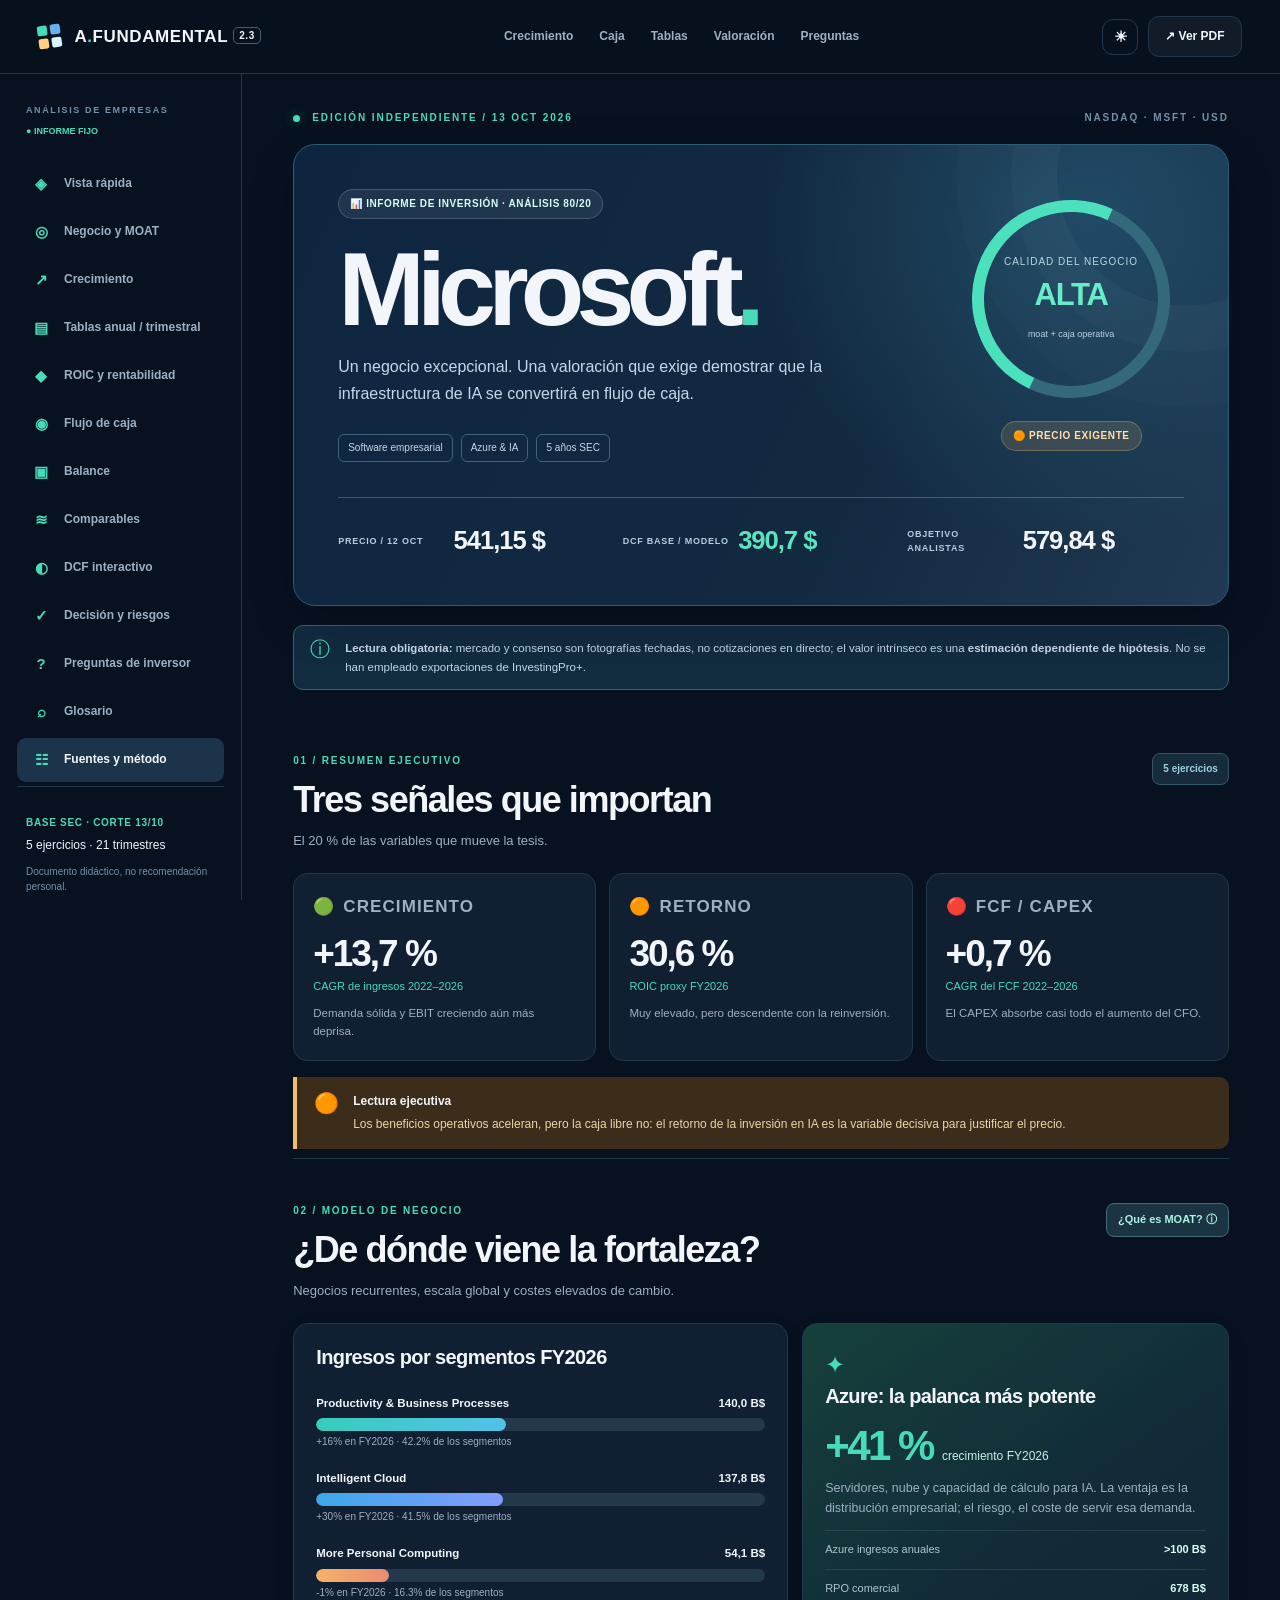
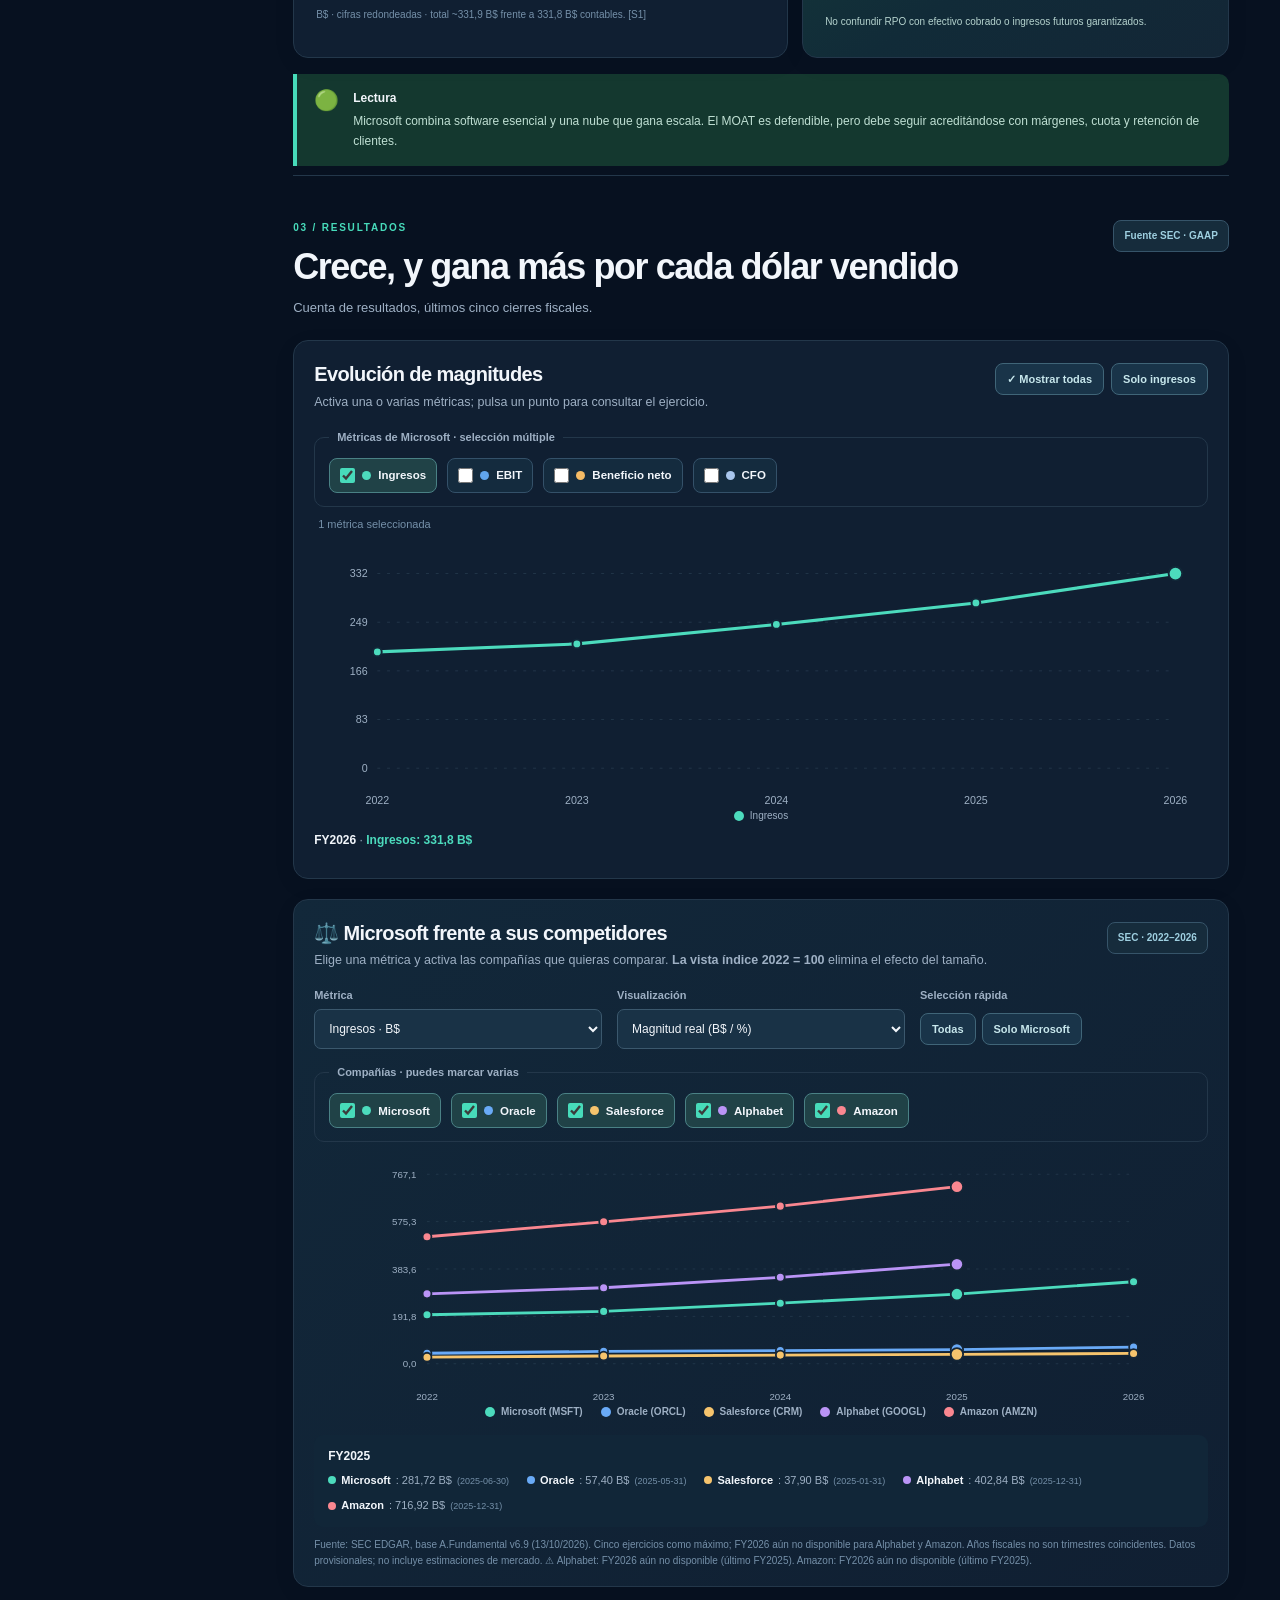
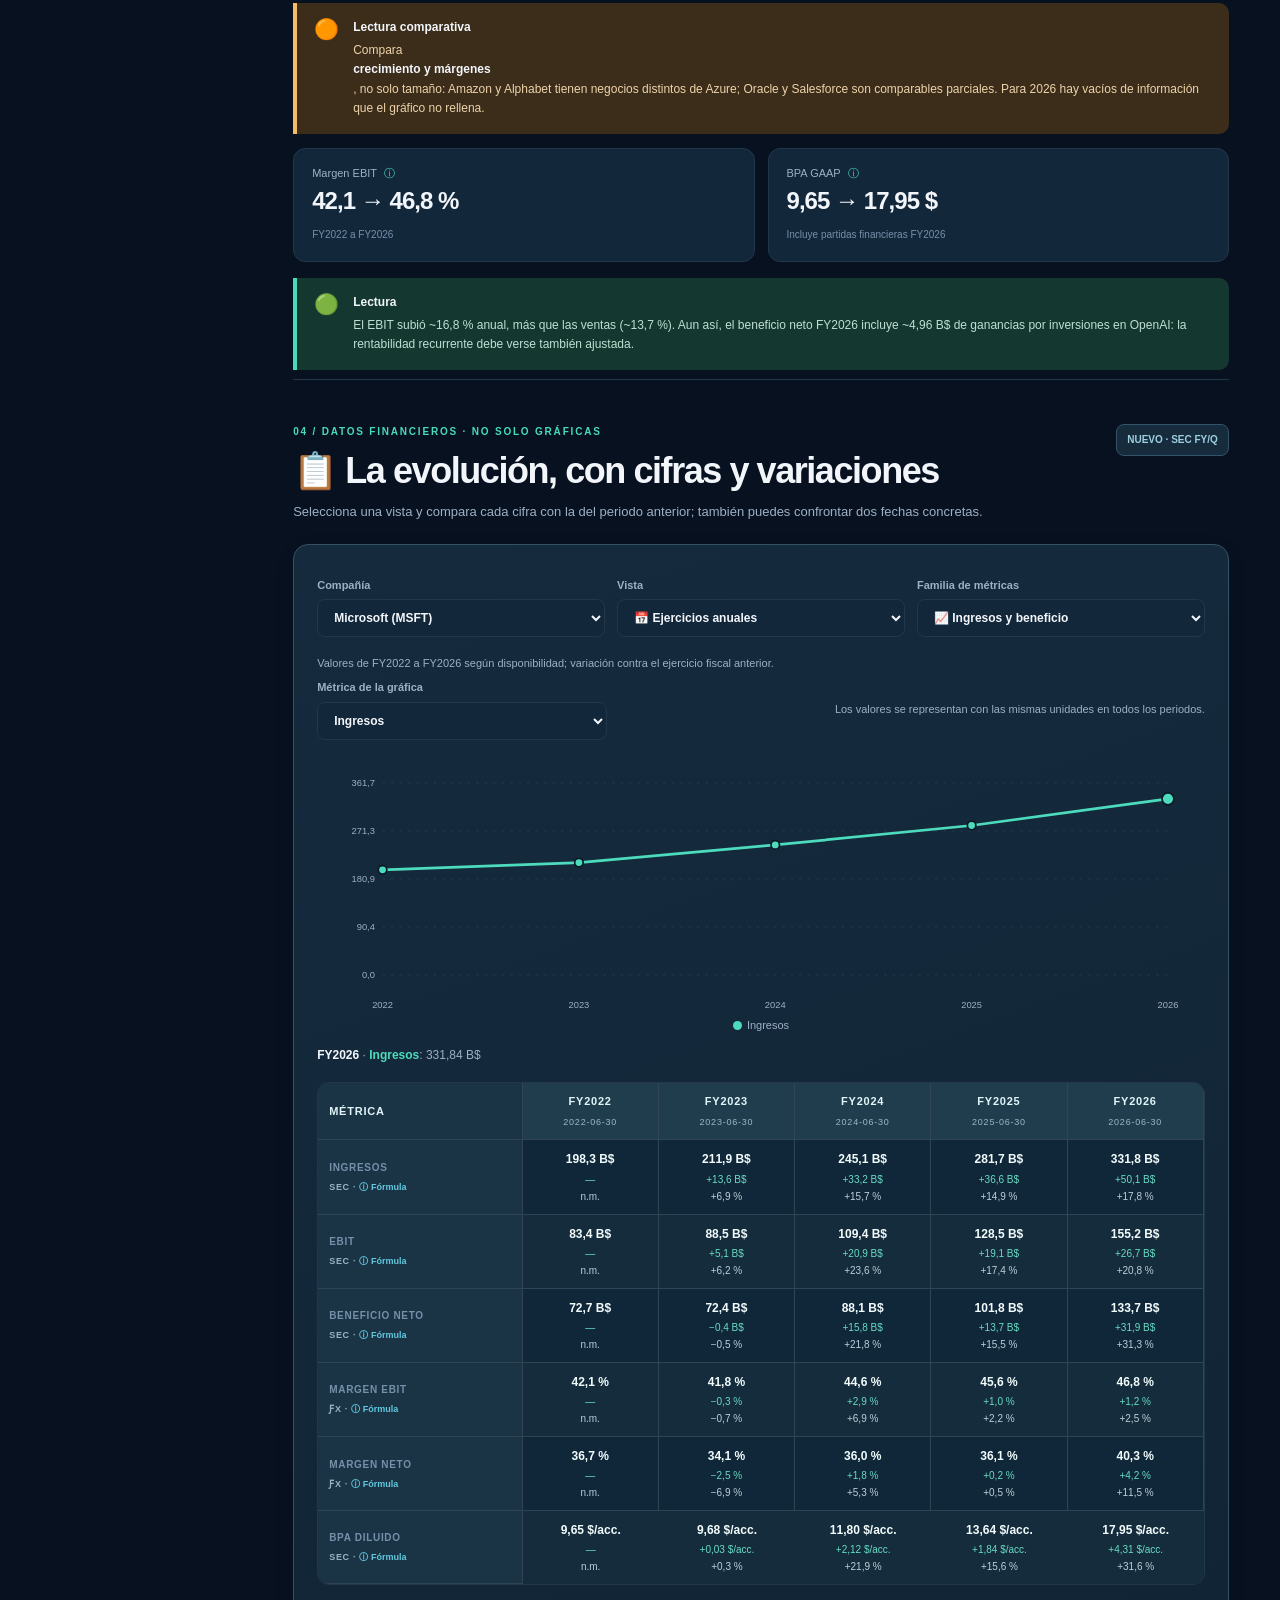
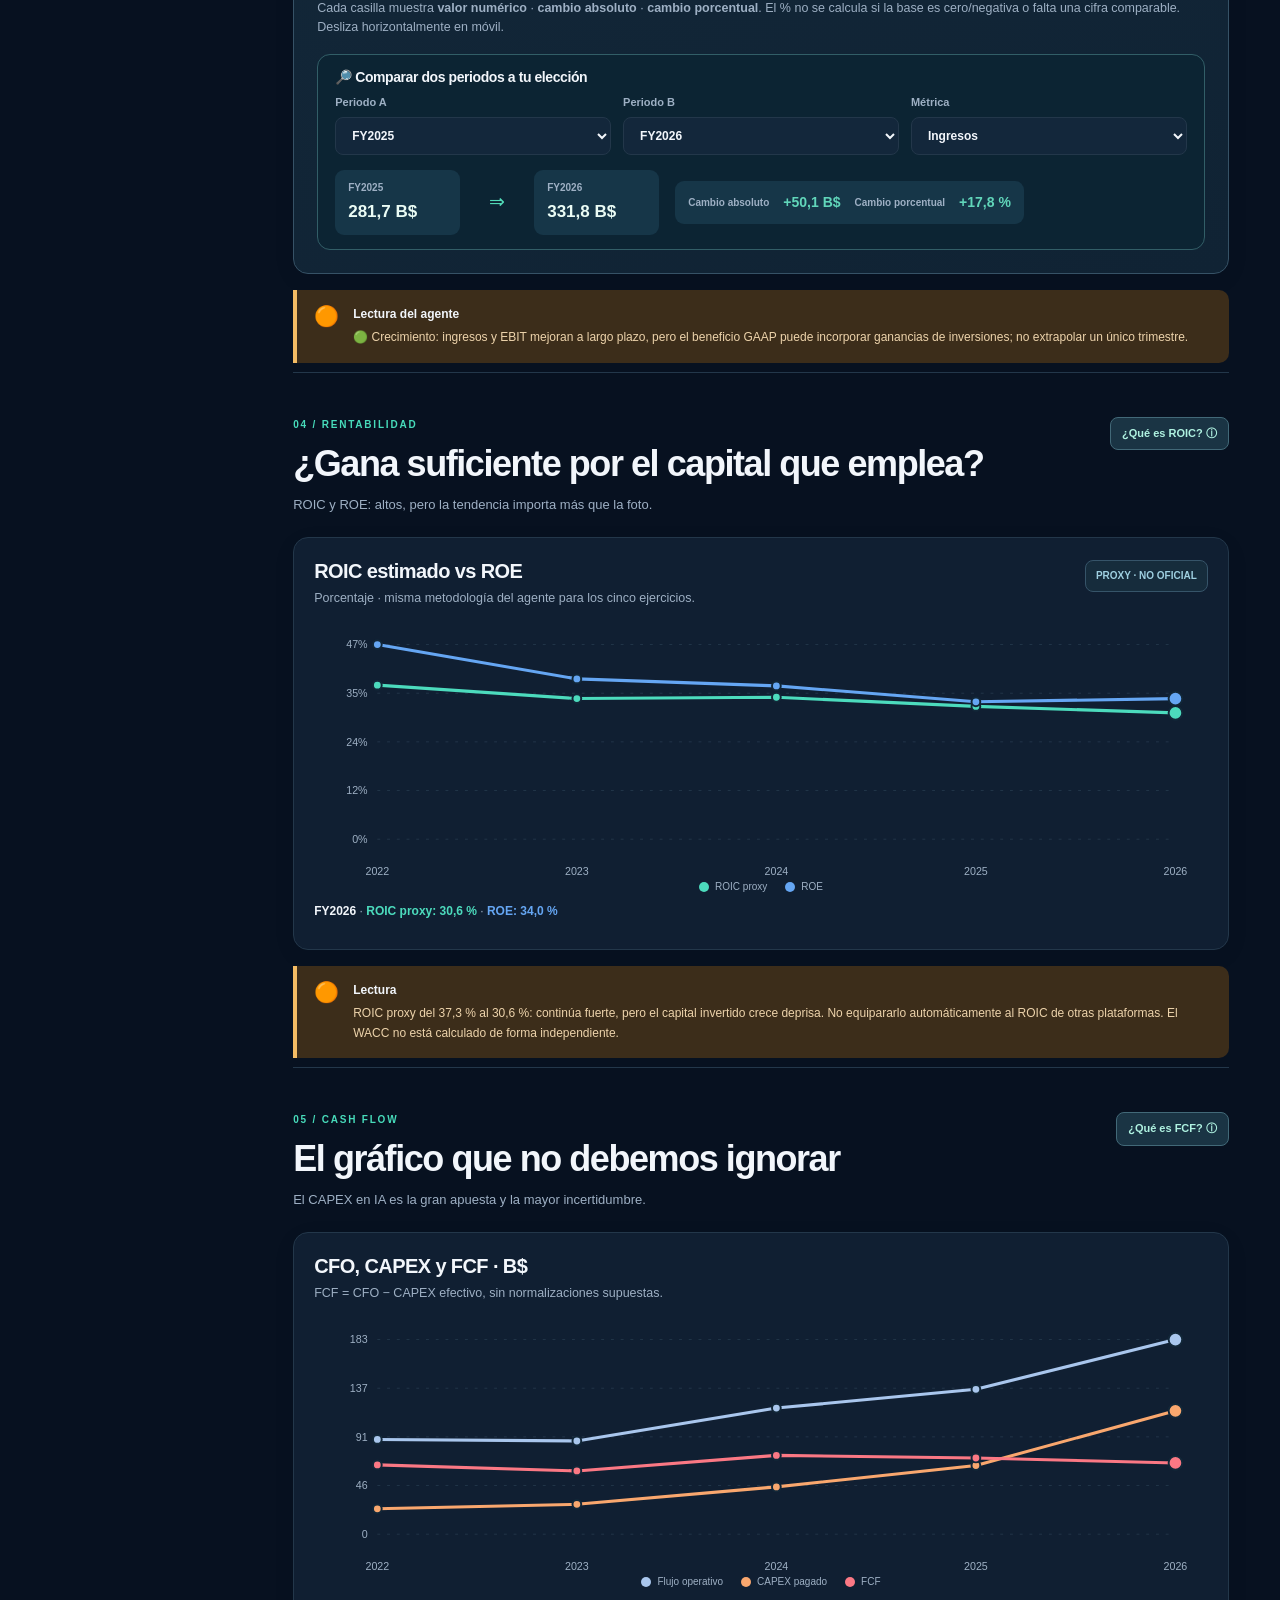
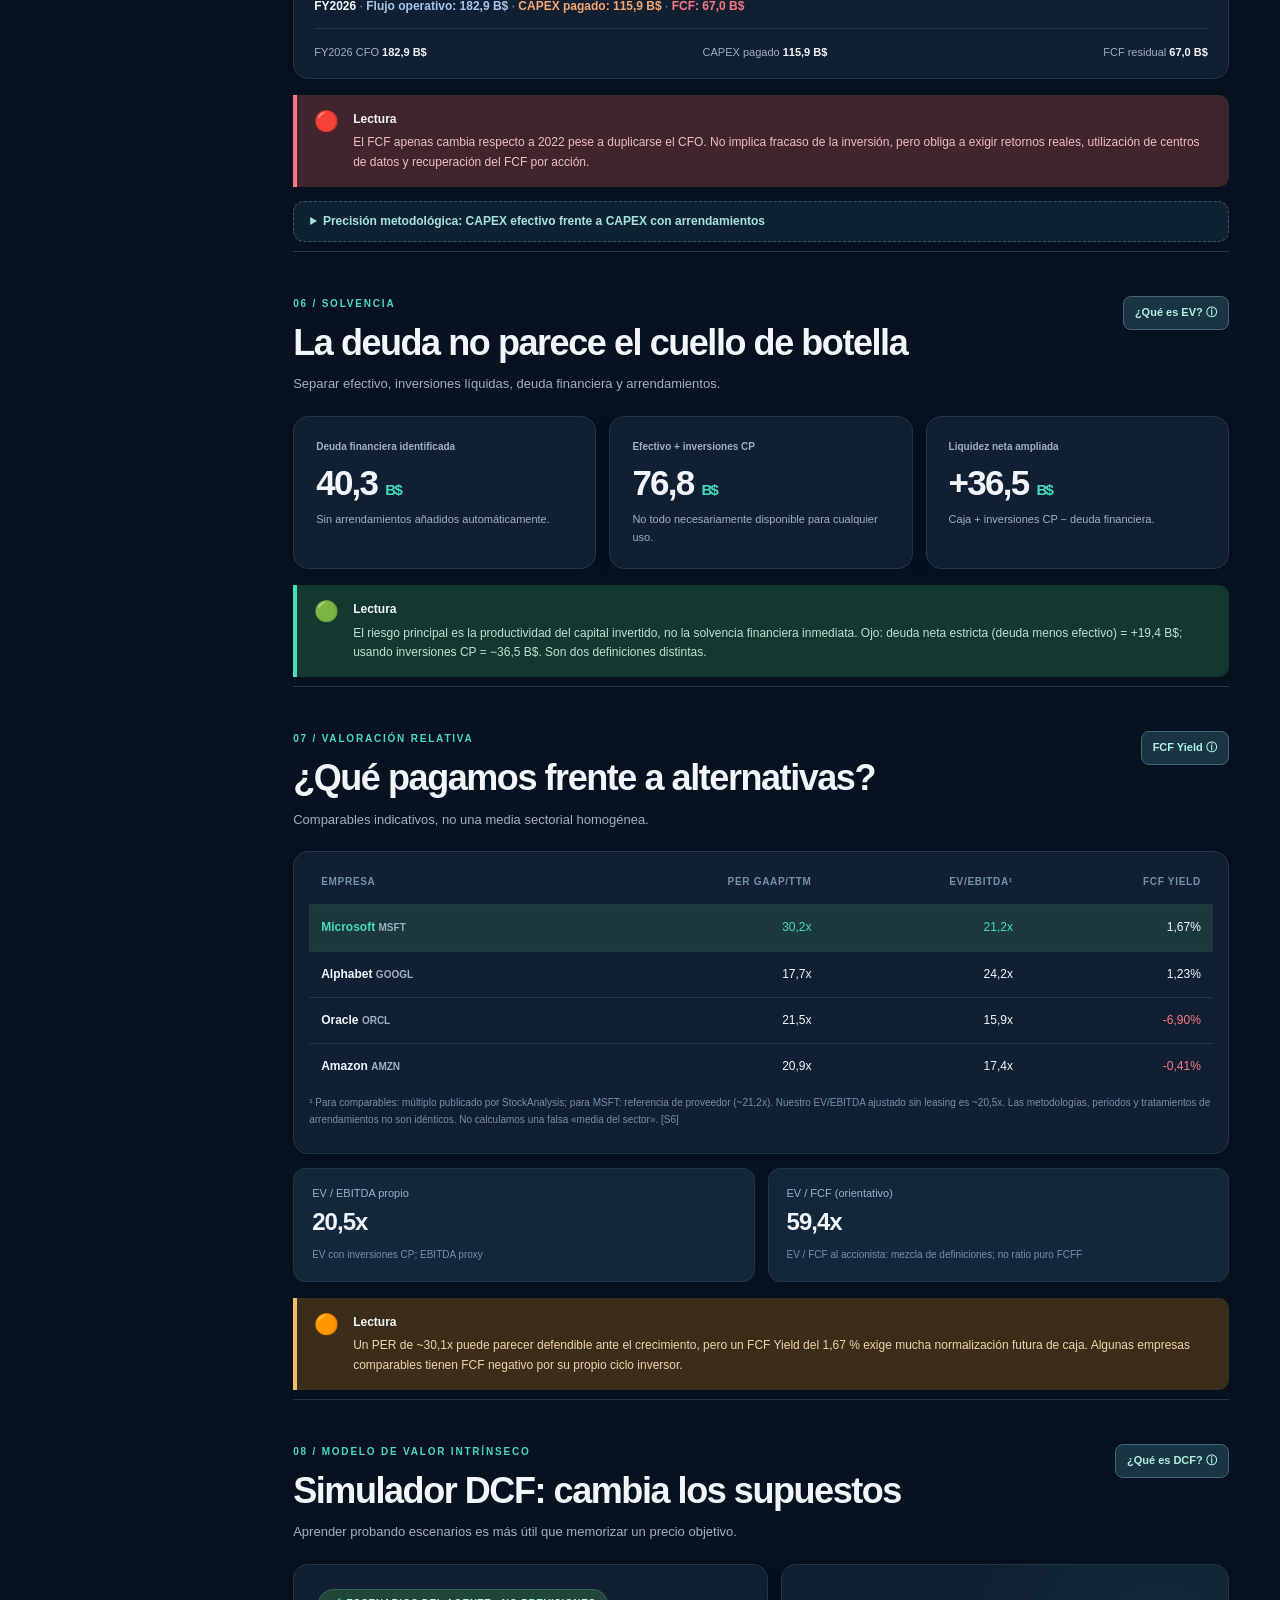
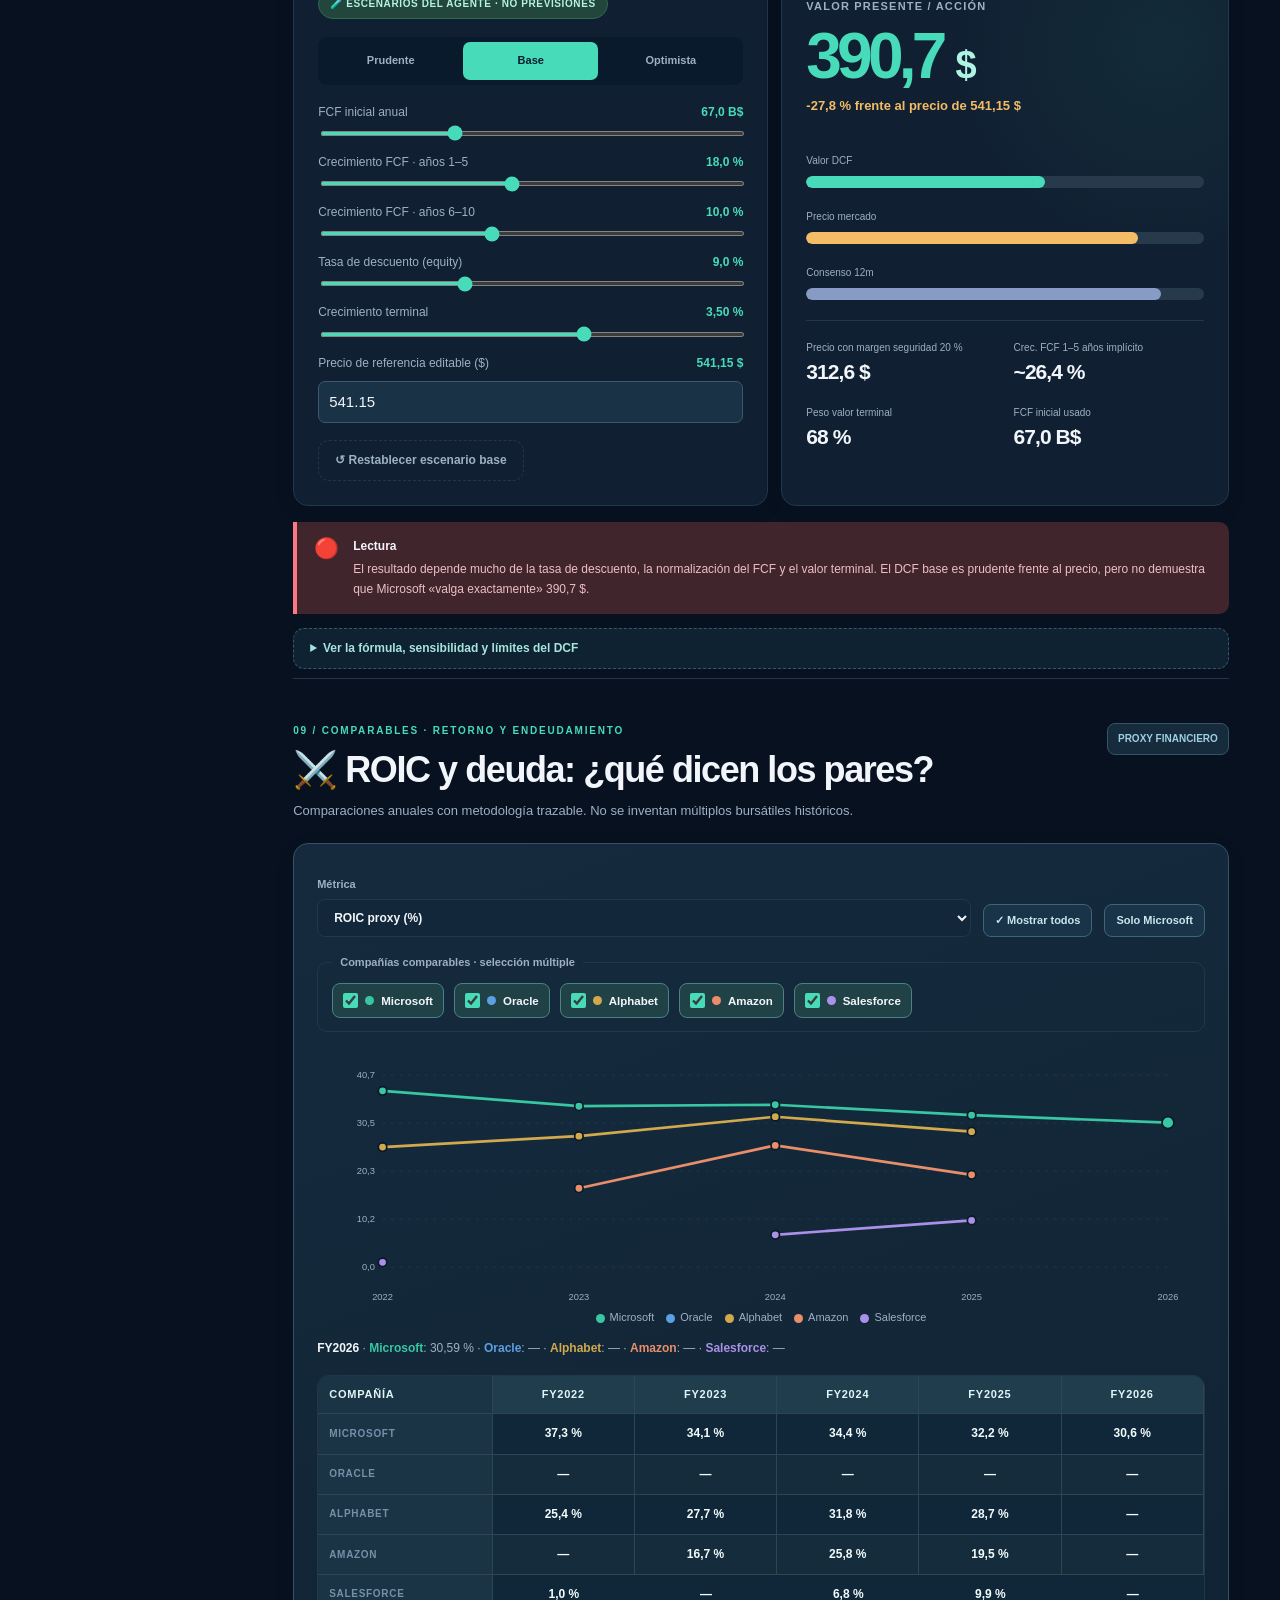
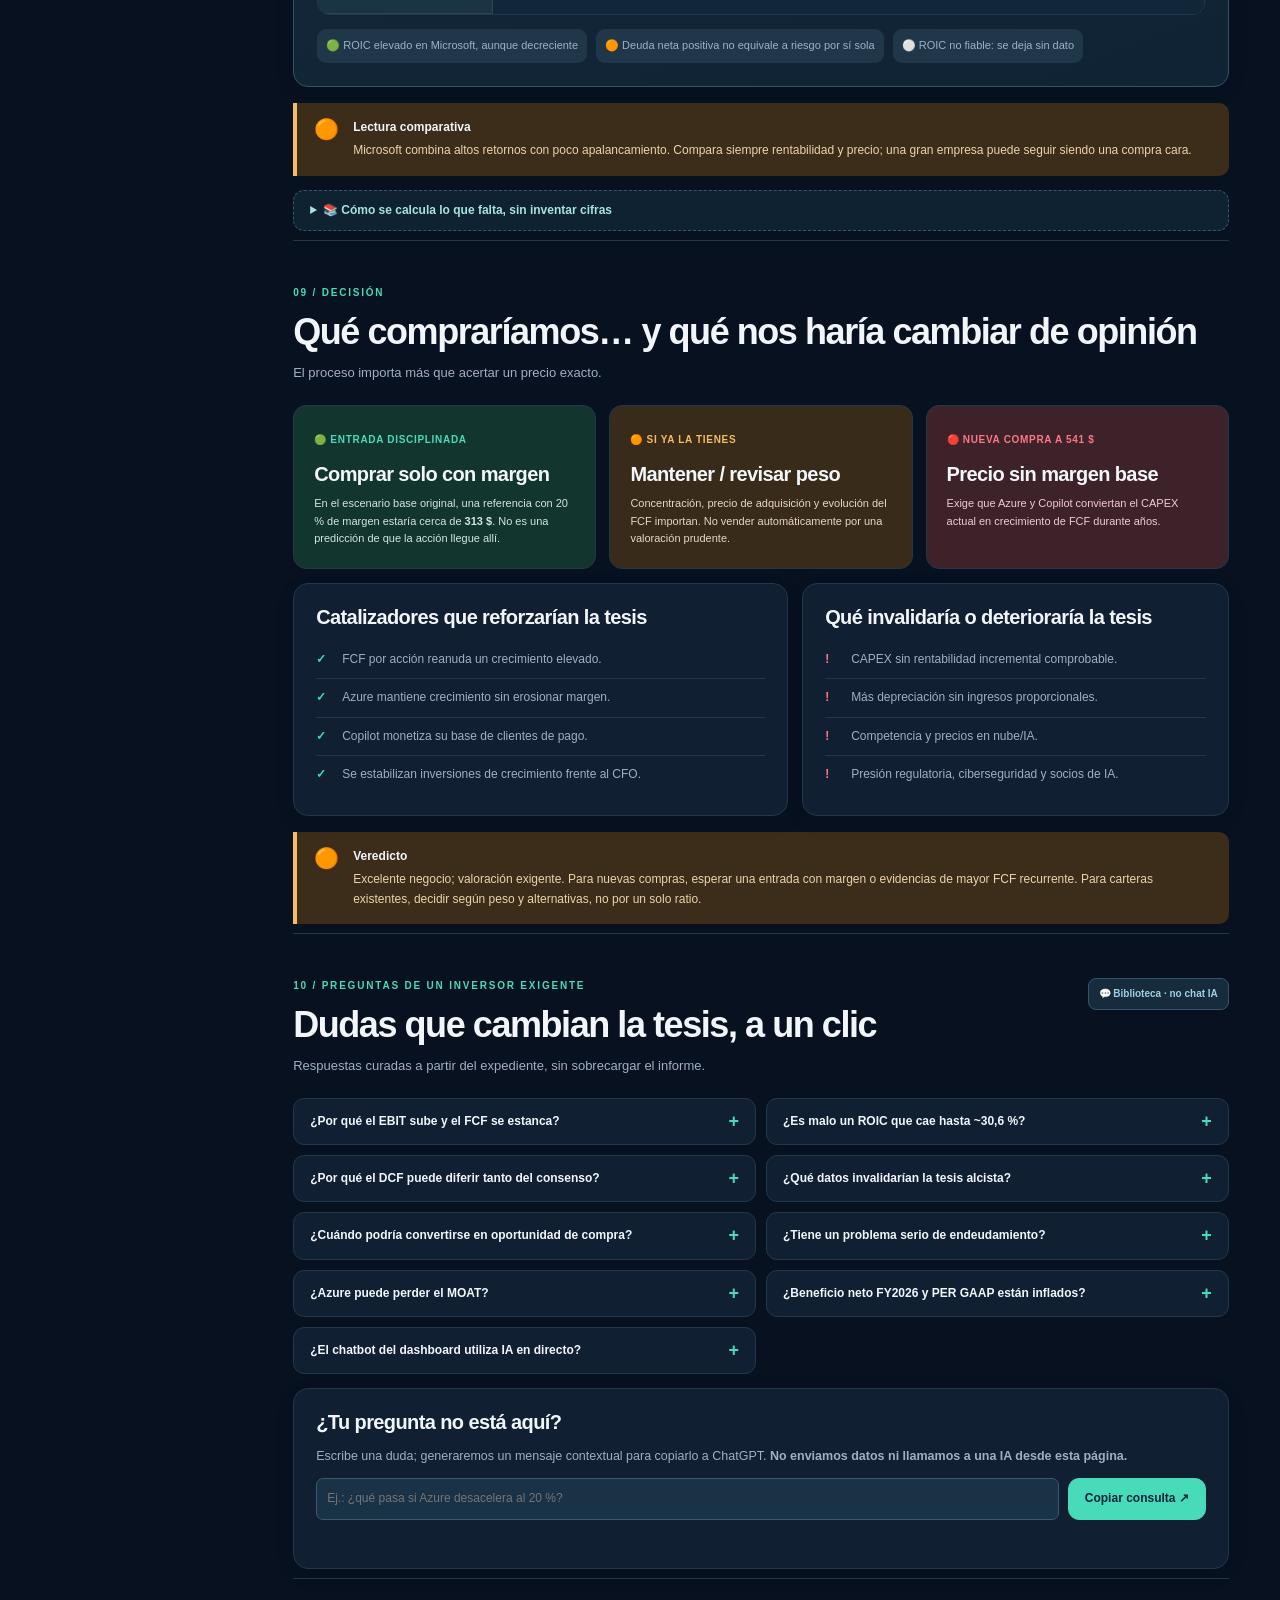
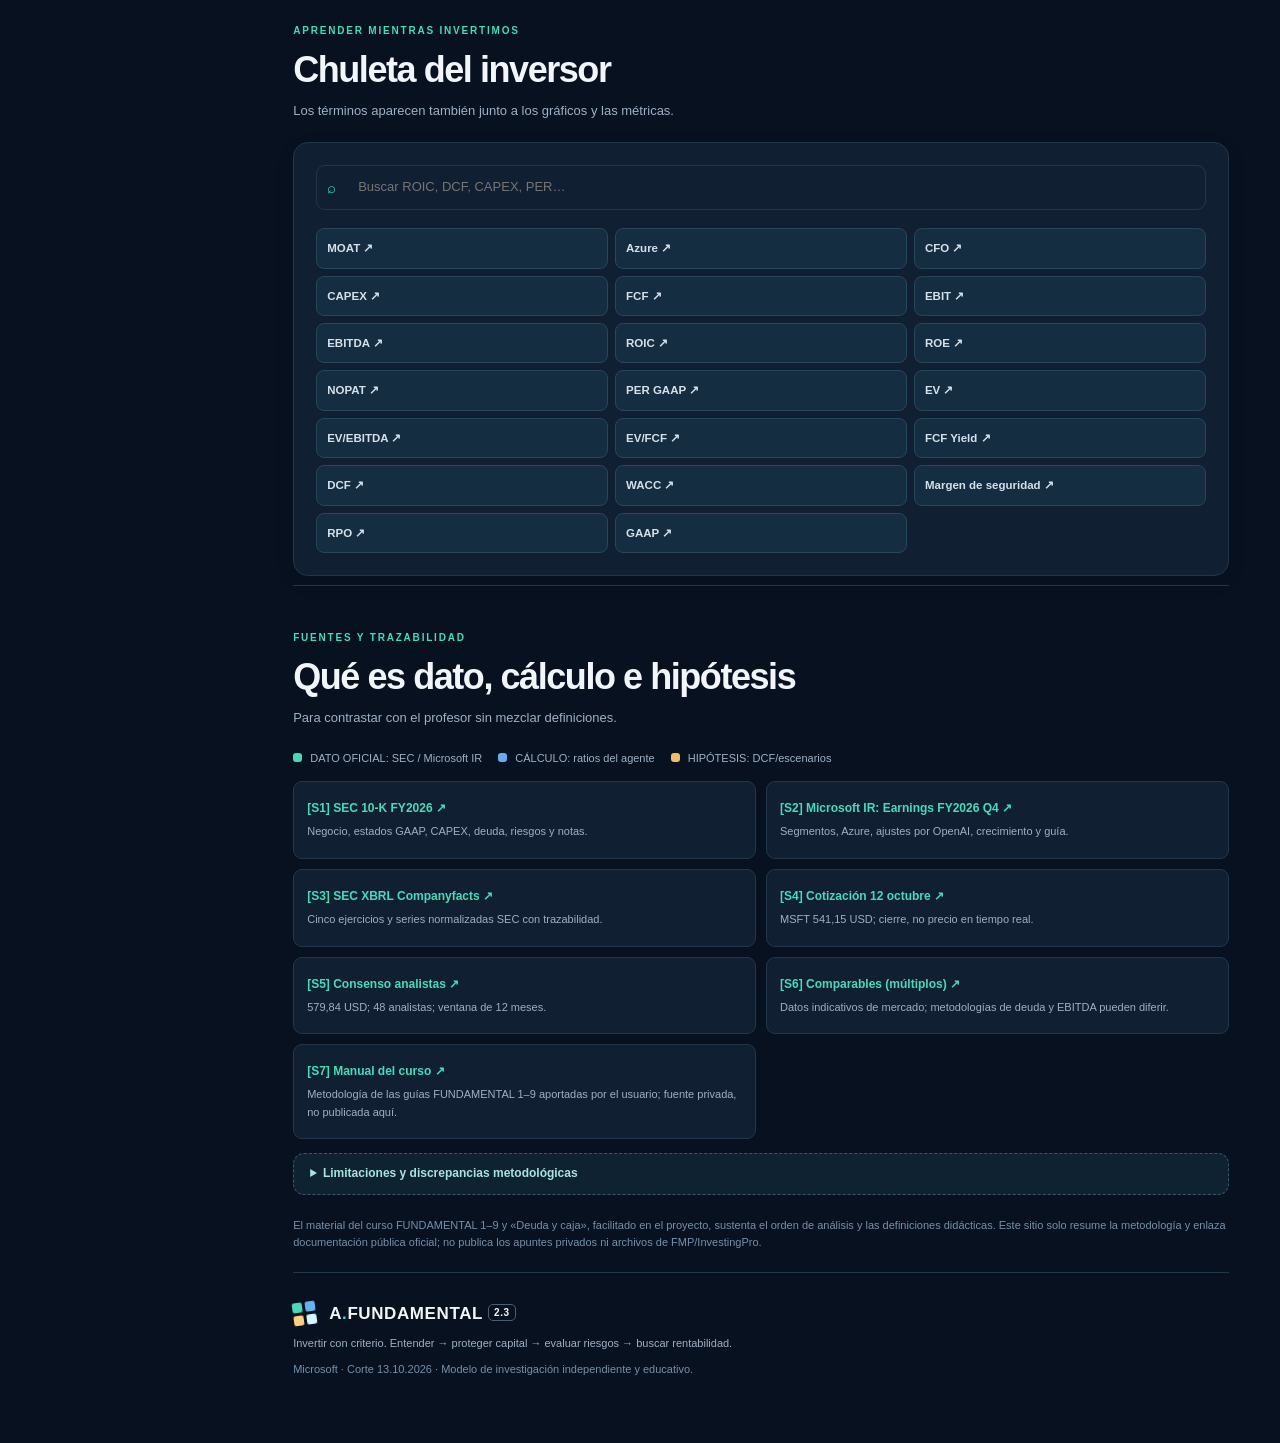
==== commit 263f75d5: "Publish A.Fundamental 2.3: preserve full thesis and add tables with FY, quarter and YoY comparisons" ====
--- a/docs/index.html
+++ b/docs/index.html
@@ -1,165 +1,91 @@
-<!DOCTYPE html>
-<html lang="es"><head><meta charset="utf-8"><meta name="viewport" content="width=device-width,initial-scale=1">
-<title>A.Fundamental 2.2 · Microsoft</title>
-<style>
-:root{--bg:#07131f;--panel:#0e1e2c;--panel2:#122739;--ink:#edf5fb;--muted:#a9c0d5;--line:#20384d;--green:#37d39a;--amber:#f5b94c;--red:#f87171;--cyan:#61a6ee;--lav:#b69cff;--orange:#fb923c;--radius:22px;--shadow:0 12px 32px rgba(0,0,0,.28)}
-*{box-sizing:border-box} body{margin:0;font-family:Inter,system-ui,-apple-system,Segoe UI,Roboto,Arial,sans-serif;background:radial-gradient(circle at top,#0d2031 0%,#07131f 48%,#05101a 100%);color:var(--ink);line-height:1.45}
-a{color:inherit} .wrap{max-width:1240px;margin:0 auto;padding:20px}
-.hero{display:grid;grid-template-columns:1.2fr .8fr;gap:18px;align-items:stretch}
-.card{background:linear-gradient(180deg,var(--panel),var(--panel2));border:1px solid rgba(255,255,255,.06);border-radius:var(--radius);box-shadow:var(--shadow)}
-.hero-main{padding:28px 30px} .hero-main h1{margin:.2rem 0 0;font-size:clamp(30px,4vw,50px);line-height:1.02} .eyebrow{display:inline-block;padding:6px 12px;border-radius:999px;background:rgba(55,211,154,.12);color:#8de8c4;font-size:12px;font-weight:700;letter-spacing:.06em}
-.sub{color:var(--muted);max-width:72ch}
-.kpis{display:grid;grid-template-columns:repeat(3,1fr);gap:12px;margin-top:16px} .kpi{padding:16px;border-radius:18px;background:rgba(255,255,255,.035);border:1px solid rgba(255,255,255,.06)} .kpi small{display:block;color:var(--muted);font-size:12px} .kpi strong{font-size:28px}
-.hero-side{padding:20px;display:grid;gap:12px} .signal{padding:14px 16px;border-radius:16px;background:rgba(255,255,255,.04);border:1px solid rgba(255,255,255,.06)} .signal .head{display:flex;justify-content:space-between;align-items:center;font-size:13px;color:var(--muted);margin-bottom:6px} .badge{display:inline-flex;align-items:center;gap:8px;font-weight:700}
-.dot{width:10px;height:10px;border-radius:50%} .green{background:var(--green)} .amber{background:var(--amber)} .red{background:var(--red)}
-.section{margin-top:18px;padding:24px} .section h2{margin:0 0 6px;font-size:28px} .section p.lead{margin:0 0 16px;color:var(--muted)}
-.grid2{display:grid;grid-template-columns:1fr 1fr;gap:16px} .toolbar{display:flex;gap:10px;flex-wrap:wrap;align-items:center;margin:10px 0 14px}
-select,input[type=checkbox]{accent-color:#34d399} .pills{display:flex;gap:8px;flex-wrap:wrap} .pill{padding:7px 11px;border-radius:999px;background:rgba(255,255,255,.05);border:1px solid rgba(255,255,255,.07);font-size:13px;color:var(--muted)}
-.btn{border:1px solid rgba(255,255,255,.08);background:rgba(255,255,255,.04);color:var(--ink);padding:8px 12px;border-radius:12px;cursor:pointer} .btn:hover{background:rgba(255,255,255,.08)}
-.chart-box{padding:16px;border-radius:18px;background:rgba(255,255,255,.03);border:1px solid rgba(255,255,255,.07)} .detail{margin-top:10px;color:var(--muted);font-size:13px;min-height:22px}
-svg{width:100%;height:auto;display:block} .chart-grid{stroke:rgba(255,255,255,.1);stroke-width:1} .chart-label{fill:#8ea5bb;font-size:11px} .chart-series{fill:none;stroke-width:2.6;stroke-linecap:round;stroke-linejoin:round} .chart-point{stroke:#0d2235;stroke-width:1.5;cursor:pointer} .chart-point.active{r:6.5}
-.legend{display:flex;gap:14px;flex-wrap:wrap;justify-content:center;font-size:12px;color:var(--muted);margin-top:8px} .legend span{display:flex;align-items:center;gap:6px} .legend i{display:inline-block;width:10px;height:10px;border-radius:999px}
-.note{margin-top:12px;padding:12px 14px;border-radius:16px;background:rgba(255,255,255,.035);border-left:4px solid var(--green)} .note.amber{border-left-color:var(--amber)} .note.red{border-left-color:var(--red)} .note strong{display:block;margin-bottom:4px}
-.matrix{display:grid;grid-template-columns:repeat(4,1fr);gap:12px} .metric-card{padding:16px;border-radius:18px;background:rgba(255,255,255,.035);border:1px solid rgba(255,255,255,.07)} .metric-card h3{margin:0 0 6px;font-size:14px;color:var(--muted)} .metric-card .big{font-size:28px;font-weight:800}
-.table-wrap{overflow:auto} table{width:100%;border-collapse:collapse;font-size:14px} th,td{padding:10px 12px;border-bottom:1px solid rgba(255,255,255,.08);text-align:left} th{font-size:12px;color:var(--muted);text-transform:uppercase;letter-spacing:.04em;position:sticky;top:0;background:rgba(7,19,31,.92)} tr.focus td{background:rgba(55,211,154,.06)}
-.footer{text-align:center;color:var(--muted);padding:30px 0 10px;font-size:13px}
-@media (max-width:980px){.hero,.grid2,.matrix{grid-template-columns:1fr} .kpis{grid-template-columns:1fr 1fr}}
-@media (max-width:640px){.wrap{padding:14px} .hero-main{padding:20px} .section{padding:18px} .kpis{grid-template-columns:1fr}}
-</style></head><body>
-<div class="wrap">
-<div class="hero">
-  <section class="card hero-main">
-    <span class="eyebrow">A.FUNDAMENTAL 2.2 · MICROSOFT</span>
-    <h1>Más comparativa,<br>más contexto,<br>más control.</h1>
-    <p class="sub">Versión mejorada con <strong>evolución anual</strong>, <strong>evolución trimestral</strong>, modo <strong>mismo trimestre entre años</strong> y bloque específico de <strong>ROIC · deuda neta · valoración</strong> para contrastar la tesis de inversión.</p>
-    <div class="kpis">
-      <div class="kpi"><small>Ingresos FY2026</small><strong>331.8 B$</strong></div>
-      <div class="kpi"><small>FCF FY2026</small><strong>67.0 B$</strong></div>
-      <div class="kpi"><small>ROIC proxy FY2026</small><strong>30.6%</strong></div>
+<!doctype html>
+<html lang="es"><head>
+<meta charset="utf-8"><meta name="viewport" content="width=device-width,initial-scale=1"><meta name="theme-color" content="#091324">
+<meta name="description" content="A.Fundamental 2.0: Microsoft 2026. Panel interactivo de análisis SEC, calidad de negocio, caja, valoración DCF, comparables y preguntas de inversión.">
+<title>Microsoft · A.Fundamental 2.3 | Estudio de inversión</title>
+<link rel="stylesheet" href="styles.css">
+<script defer src="data.js"></script><script defer src="app.js"></script>
+<script defer src="upgrade.js"></script>
+<link rel="stylesheet" href="upgrade.css">
+</head><body>
+<a class="skip-link" href="#resumen">Ir al informe</a>
+<header class="topbar"><div class="brand"><span class="brand-symbol" aria-hidden="true"><i></i><i></i><i></i><i></i></span><span>A<span class="brand-dot">.</span>FUNDAMENTAL <small>2.3</small></span></div><nav class="quicknav"><a href="#crecimiento">Crecimiento</a><a href="#caja">Caja</a>
+<a href="#tablas">Tablas</a><a href="#valoracion">Valoración</a><a href="#preguntas">Preguntas</a></nav><div class="top-actions"><button id="theme-btn" class="icon-btn" aria-label="Alternar tema" title="Cambiar tema">☀</button><a id="pdf-main" class="btn btn-outline" href="#fuentes" target="_self">↗ Ver PDF</a></div></header>
+<div class="layout"><aside class="sidebar" aria-label="Navegación principal"><div class="sidebar-top">ANÁLISIS DE EMPRESAS <span class="sidebar-live">● INFORME FIJO</span></div><a href="#resumen"><span>◈</span> Vista rápida</a><a href="#negocio"><span>◎</span> Negocio y MOAT</a><a href="#crecimiento"><span>↗</span> Crecimiento</a><a href="#tablas"><span>▤</span> Tablas anual / trimestral</a>
+<a href="#retornos"><span>◆</span> ROIC y rentabilidad</a><a href="#caja"><span>◉</span> Flujo de caja</a><a href="#balance"><span>▣</span> Balance</a><a href="#comparables"><span>≋</span> Comparables</a><a href="#valoracion"><span>◐</span> DCF interactivo</a><a href="#decision"><span>✓</span> Decisión y riesgos</a><a href="#preguntas"><span>?</span> Preguntas de inversor</a><a href="#glosario"><span>⌕</span> Glosario</a><a href="#fuentes"><span>☷</span> Fuentes y método</a><div class="sidebar-bottom"><strong>BASE SEC · CORTE 13/10</strong><p>5 ejercicios · 21 trimestres</p><small>Documento didáctico, no recomendación personal.</small></div></aside>
+<main id="resumen" class="content">
+<div class="eyebrow"><span class="live-dot"></span> EDICIÓN INDEPENDIENTE / 13 OCT 2026 <span class="eyebrow-right">NASDAQ · MSFT · USD</span></div>
+<section class="hero reveal"><div class="hero-grid"><div><div class="pill pill-glass">📊 INFORME DE INVERSIÓN · ANÁLISIS 80/20</div><h1>Microsoft<span class="hero-period">.</span></h1><p class="hero-desc">Un negocio excepcional. Una valoración que exige demostrar que la infraestructura de IA se convertirá en flujo de caja.</p><div class="hero-tags"><span>Software empresarial</span><span>Azure & IA</span><span>5 años SEC</span></div></div><div class="hero-score"><div class="score-rings"><div><small>CALIDAD DEL NEGOCIO</small><strong>ALTA</strong><span>moat + caja operativa</span></div></div><div class="pill pill-amber">🟠 PRECIO EXIGENTE</div></div></div><div class="hero-bottom"><span>PRECIO / 12 OCT</span><strong>541,15 $</strong><span>DCF BASE / MODELO</span><strong>390,7 $</strong><span>OBJETIVO ANALISTAS</span><strong>579,84 $</strong></div></section>
+<div class="alert-info"><span>ⓘ</span><span><strong>Lectura obligatoria:</strong> mercado y consenso son fotografías fechadas, no cotizaciones en directo; el valor intrínseco es una <strong>estimación dependiente de hipótesis</strong>. No se han empleado exportaciones de InvestingPro+.</span></div>
+<section class="section" aria-labelledby="tres-senales"><div class="section-head"><div><span class="kicker">01 / RESUMEN EJECUTIVO</span><h2 id="tres-senales">Tres señales que importan</h2><p>El 20 % de las variables que mueve la tesis.</p></div><span class="doc-badge">5 ejercicios</span></div><div class="signal-grid"><article class="signal"><div class="signal-top"><span>🟢</span><span>CRECIMIENTO</span></div><strong>+13,7 %</strong><small>CAGR de ingresos 2022–2026</small><p>Demanda sólida y EBIT creciendo aún más deprisa.</p></article><article class="signal"><div class="signal-top"><span>🟠</span><span>RETORNO</span></div><strong>30,6 %</strong><small>ROIC proxy FY2026</small><p>Muy elevado, pero descendente con la reinversión.</p></article><article class="signal"><div class="signal-top"><span>🔴</span><span>FCF / CAPEX</span></div><strong>+0,7 %</strong><small>CAGR del FCF 2022–2026</small><p>El CAPEX absorbe casi todo el aumento del CFO.</p></article></div><div class="reading amber"><span class="reading-icon">🟠</span><div><strong>Lectura ejecutiva</strong><p>Los beneficios operativos aceleran, pero la caja libre no: el retorno de la inversión en IA es la variable decisiva para justificar el precio.</p></div></div></section>
+<section id="negocio" class="section" aria-labelledby="negocio-title"><div class="section-head"><div><span class="kicker">02 / MODELO DE NEGOCIO</span><h2 id="negocio-title">¿De dónde viene la fortaleza?</h2><p>Negocios recurrentes, escala global y costes elevados de cambio.</p></div><button class="learn-btn" data-term="MOAT">¿Qué es MOAT? ⓘ</button></div><div class="split"><div class="panel"><h3>Ingresos por segmentos FY2026</h3><div id="segments" class="segment-bars"></div><p class="mini-caption">B$ · cifras redondeadas · total ~331,9 B$ frente a 331,8 B$ contables. [S1]</p></div><div class="panel panel-highlight"><div class="sparkle">✦</div><h3>Azure: la palanca más potente</h3><div class="big-highlight">+41 % <span>crecimiento FY2026</span></div><p>Servidores, nube y capacidad de cálculo para IA. La ventaja es la distribución empresarial; el riesgo, el coste de servir esa demanda.</p><div class="stat-line"><span>Azure ingresos anuales</span><b>&gt;100 B$</b></div><div class="stat-line"><span>RPO comercial</span><b>678 B$</b></div><small>No confundir RPO con efectivo cobrado o ingresos futuros garantizados.</small></div></div><div class="reading green"><span class="reading-icon">🟢</span><div><strong>Lectura</strong><p>Microsoft combina software esencial y una nube que gana escala. El MOAT es defendible, pero debe seguir acreditándose con márgenes, cuota y retención de clientes.</p></div></div></section>
+<section id="crecimiento" class="section" aria-labelledby="growth-title"><div class="section-head"><div><span class="kicker">03 / RESULTADOS</span><h2 id="growth-title">Crece, y gana más por cada dólar vendido</h2><p>Cuenta de resultados, últimos cinco cierres fiscales.</p></div><span class="doc-badge">Fuente SEC · GAAP</span></div><div class="panel graph-panel"><div class="graph-head"><div><h3>Evolución de magnitudes</h3><p>Activa una o varias métricas; pulsa un punto para consultar el ejercicio.</p></div><div class="multi-actions" role="group" aria-label="Atajos de métricas de Microsoft"><button class="mini-btn" id="growth-all" type="button">✓ Mostrar todas</button><button class="mini-btn" id="growth-one" type="button">Solo ingresos</button></div></div><fieldset class="metric-toggle-set" id="growth-metrics"><legend>Métricas de Microsoft · selección múltiple</legend><label><input type="checkbox" value="revenue" checked> <span class="series-dot" style="--series:#4cdbbd"></span> Ingresos</label><label><input type="checkbox" value="ebit"> <span class="series-dot" style="--series:#61a6ee"></span> EBIT</label><label><input type="checkbox" value="net"> <span class="series-dot" style="--series:#f5bb65"></span> Beneficio neto</label><label><input type="checkbox" value="cfo"> <span class="series-dot" style="--series:#a9c6ed"></span> CFO</label></fieldset><div class="chart-feedback" id="growth-hint" aria-live="polite">1 métrica seleccionada</div><div id="growth-chart" class="interactive-chart" role="img" aria-label="Gráfico interactivo de resultados Microsoft"></div><div id="growth-detail" class="chart-detail" aria-live="polite"></div></div>
+<div class="panel graph-panel peers-panel" id="compare-peers"><div class="graph-head"><div><h3>⚖️ Microsoft frente a sus competidores</h3><p>Elige una métrica y activa las compañías que quieras comparar. <strong>La vista índice 2022 = 100</strong> elimina el efecto del tamaño.</p></div><span class="doc-badge">SEC · 2022–2026</span></div>
+<div class="peer-toolbar"><div class="peer-toolbar-col"><label for="peer-metric">Métrica</label><select id="peer-metric"><option value="revenue">Ingresos · B$</option><option value="ebit">EBIT · B$</option><option value="net">Beneficio neto · B$</option><option value="cfo">CFO · B$</option><option value="capex">CAPEX pagado · B$</option><option value="fcf">FCF · B$</option><option value="ebit_margin">Margen EBIT · %</option><option value="fcf_margin">Margen FCF · %</option></select></div><div class="peer-toolbar-col"><label for="peer-scale">Visualización</label><select id="peer-scale"><option value="absolute">Magnitud real (B$ / %)</option><option value="indexed">Evolución relativa (2022 = 100)</option></select></div><div class="peer-toolbar-col peer-quick"><span class="peer-toolbar-label">Selección rápida</span><div><button type="button" class="mini-btn" id="peer-all">Todas</button><button type="button" class="mini-btn" id="peer-only-msft">Solo Microsoft</button></div></div></div>
+<fieldset class="metric-toggle-set peer-selection" id="peer-companies"><legend>Compañías · puedes marcar varias</legend><label><input type="checkbox" value="MSFT" checked><span class="series-dot" style="--series:#4cdbbd"></span>Microsoft</label><label><input type="checkbox" value="ORCL" checked><span class="series-dot" style="--series:#69aaf7"></span>Oracle</label><label><input type="checkbox" value="CRM" checked><span class="series-dot" style="--series:#f6c46d"></span>Salesforce</label><label><input type="checkbox" value="GOOGL" checked><span class="series-dot" style="--series:#ba94f6"></span>Alphabet</label><label><input type="checkbox" value="AMZN" checked><span class="series-dot" style="--series:#fa8790"></span>Amazon</label></fieldset>
+<div id="peer-chart" class="interactive-chart" role="img" aria-label="Comparador histórico de Microsoft y compañías cotizadas"></div><div id="peer-detail" class="chart-detail" aria-live="polite"></div>
+<p class="mini-caption" id="peer-footnote">Fuente: SEC EDGAR, serie anual v6.9 (13/10/2026). Alphabet y Amazon todavía no disponen de FY2026 en nuestro archivo. Los ejercicios cierran en meses diferentes, por lo que no son periodos idénticos. Las cifras son provisionales.</p></div>
+<div class="reading amber"><span class="reading-icon">🟠</span><div><strong>Lectura comparativa</strong><p>Compara <strong>crecimiento y márgenes</strong>, no solo tamaño: Amazon y Alphabet tienen negocios distintos de Azure; Oracle y Salesforce son comparables parciales. Para 2026 hay vacíos de información que el gráfico no rellena.</p></div></div>
+<div class="two-metrics"><div class="mini-metric"><label>Margen EBIT <button class="term-inline" data-term="EBIT">ⓘ</button></label><b>42,1 → 46,8 %</b><span>FY2022 a FY2026</span></div><div class="mini-metric"><label>BPA GAAP <button class="term-inline" data-term="PER GAAP">ⓘ</button></label><b>9,65 → 17,95 $</b><span>Incluye partidas financieras FY2026</span></div></div><div class="reading green"><span class="reading-icon">🟢</span><div><strong>Lectura</strong><p>El EBIT subió ~16,8 % anual, más que las ventas (~13,7 %). Aun así, el beneficio neto FY2026 incluye ~4,96 B$ de ganancias por inversiones en OpenAI: la rentabilidad recurrente debe verse también ajustada.</p></div></div></section>
+
+<section id="tablas" class="section af23" aria-labelledby="tablas-title">
+  <div class="section-head">
+    <div><span class="kicker">04 / DATOS FINANCIEROS · NO SOLO GRÁFICAS</span>
+      <h2 id="tablas-title">📋 La evolución, con cifras y variaciones</h2>
+      <p>Selecciona una vista y compara cada cifra con la del periodo anterior; también puedes confrontar dos fechas concretas.</p></div>
+    <span class="doc-badge">NUEVO · SEC FY/Q</span>
+  </div>
+  <div class="panel af23-panel">
+    <div class="af23-toolbar">
+      <label>Compañía<select id="af23-company"></select></label>
+      <label>Vista<select id="af23-mode"><option value="annual">📅 Ejercicios anuales</option><option value="quarter">🗓️ Trimestre a trimestre</option><option value="same">🔁 Mismo trimestre entre años</option></select></label>
+      <label id="af23-quarter-wrap" hidden>Trimestre<select id="af23-quarter"><option>Q1</option><option>Q2</option><option>Q3</option><option selected>Q4</option></select></label>
+      <label>Familia de métricas<select id="af23-group"><option value="growth">📈 Ingresos y beneficio</option><option value="cash">💵 Caja e inversiones</option><option value="returns">🎯 Rentabilidad</option><option value="balance">🏦 Balance y deuda</option></select></label>
+      <label id="af23-count-wrap" hidden>Periodos<select id="af23-count"><option value="8">8 trimestres</option><option value="12">12 trimestres</option><option value="24">Histórico disponible</option></select></label>
     </div>
-  </section>
-  <aside class="card hero-side">
-    <div class="signal"><div class="head"><span class="badge"><i class="dot green"></i>Calidad del negocio</span><span>Muy alta</span></div><div>ROIC ~30.6% y margen EBIT ~46.8% pese a mayor inversión.</div></div>
-    <div class="signal"><div class="head"><span class="badge"><i class="dot green"></i>Balance</span><span>Sólido</span></div><div>Deuda neta / EBITDA ~0.21x. La deuda no asfixia el caso.</div></div>
-    <div class="signal"><div class="head"><span class="badge"><i class="dot amber"></i>Flujo de caja</span><span>A vigilar</span></div><div>El CAPEX de IA y centros de datos presiona el FCF y explica por qué el múltiplo luce exigente.</div></div>
-    <div class="signal"><div class="head"><span class="badge"><i class="dot red"></i>Valoración</span><span>Exigente</span></div><div>PER GAAP ~30.1x · EV/EBITDA ~20.5x · FCF Yield ~1.67%.</div></div>
-  </aside>
-</div>
-<section class="card section">
-  <h2>📈 Evolución de Microsoft</h2>
-  <p class="lead">Elige si quieres ver la historia <strong>año a año</strong> o <strong>trimestre a trimestre</strong>. En la tercera vista puedes comparar el mismo trimestre entre distintos años y también contra competidores.</p>
-  <div class="toolbar">
-    <div class="pills">
-      <label class="pill"><input type="radio" name="view" value="annual" checked> Anual</label>
-      <label class="pill"><input type="radio" name="view" value="quarterly"> Trimestral</label>
-      <label class="pill"><input type="radio" name="view" value="sameQuarter"> Mismo trimestre entre años</label>
+    <div class="af23-view-note" id="af23-view-note" aria-live="polite"></div>
+    <div class="af23-chart-controls"><label>Métrica de la gráfica<select id="af23-chart-metric"></select></label><span class="af23-chart-key">Los valores se representan con las mismas unidades en todos los periodos.</span></div>
+    <div id="af23-metric-chart" class="interactive-chart af23-figure" aria-label="Gráfica de la evolución por periodo"></div>
+    <div id="af23-hover" class="chart-detail" aria-live="polite"></div>
+    <div class="af23-table-scroll"><table class="af23-data-table" id="af23-table"></table></div>
+    <p class="af23-hint">Cada casilla muestra <strong>valor numérico</strong> · <strong>cambio absoluto</strong> · <strong>cambio porcentual</strong>. El % no se calcula si la base es cero/negativa o falta una cifra comparable. Desliza horizontalmente en móvil.</p>
+    <div class="af23-compare">
+      <h3>🔎 Comparar dos periodos a tu elección</h3>
+      <div class="af23-compare-row"><label>Periodo A<select id="af23-compare-a"></select></label><label>Periodo B<select id="af23-compare-b"></select></label><label>Métrica<select id="af23-compare-metric"></select></label></div>
+      <div id="af23-compare-result" class="af23-compare-result" aria-live="polite"></div>
     </div>
-    <select id="companySelect" class="btn"></select>
-    <select id="sameQuarterMetric" class="btn" style="display:none"></select>
-    <select id="sameQuarterSelect" class="btn" style="display:none"><option>Q1</option><option>Q2</option><option>Q3</option><option selected>Q4</option></select>
-    <button id="metricAll" class="btn">Mostrar todas</button>
-    <button id="metricCore" class="btn">Solo núcleo</button>
   </div>
-  <div class="toolbar" id="metricChecks"></div>
-  <div class="chart-box"><div id="mainChart"></div><div id="mainDetail" class="detail"></div></div>
-  <div class="note amber"><strong>Lectura rápida</strong> Microsoft acelera ingresos, EBIT y CFO en el agregado anual, pero el FCF ya no sube al mismo ritmo porque el CAPEX se ha disparado. La vista trimestral ayuda a detectar si la monetización acompaña a la inversión.</div>
+  <div class="reading amber"><span class="reading-icon">🟠</span><div><strong>Lectura del agente</strong><p id="af23-reading">Microsoft incrementa ventas y beneficio operativo, pero la reinversión en IA mantiene presionado el FCF. Una comparación correcta separa importes y cambios interanuales.</p></div></div>
 </section>
-<section class="card section">
-  <h2>⚔️ Comparativa con competidores</h2>
-  <p class="lead">Usa esta sección para comparar métricas operativas entre Microsoft, Oracle, Alphabet, Amazon y Salesforce.</p>
-  <div class="toolbar">
-    <div class="pills" id="peerChecks"></div>
-    <select id="peerMetric" class="btn"></select>
-    <select id="peerMode" class="btn"><option value="annual">Anual</option><option value="quarterly">Trimestral</option><option value="sameQuarter">Mismo trimestre</option></select>
-    <select id="peerQuarter" class="btn"><option>Q1</option><option>Q2</option><option>Q3</option><option selected>Q4</option></select>
+<section id="retornos" class="section" aria-labelledby="return-title"><div class="section-head"><div><span class="kicker">04 / RENTABILIDAD</span><h2 id="return-title">¿Gana suficiente por el capital que emplea?</h2><p>ROIC y ROE: altos, pero la tendencia importa más que la foto.</p></div><button class="learn-btn" data-term="ROIC">¿Qué es ROIC? ⓘ</button></div><div class="panel graph-panel"><div class="graph-head"><div><h3>ROIC estimado vs ROE</h3><p>Porcentaje · misma metodología del agente para los cinco ejercicios.</p></div><span class="doc-badge">PROXY · NO OFICIAL</span></div><div id="return-chart" class="interactive-chart" aria-label="ROIC y ROE anuales"></div><div id="return-detail" class="chart-detail" aria-live="polite"></div></div><div class="reading amber"><span class="reading-icon">🟠</span><div><strong>Lectura</strong><p>ROIC proxy del 37,3 % al 30,6 %: continúa fuerte, pero el capital invertido crece deprisa. No equipararlo automáticamente al ROIC de otras plataformas. El WACC no está calculado de forma independiente.</p></div></div></section>
+<section id="caja" class="section" aria-labelledby="cash-title"><div class="section-head"><div><span class="kicker">05 / CASH FLOW</span><h2 id="cash-title">El gráfico que no debemos ignorar</h2><p>El CAPEX en IA es la gran apuesta y la mayor incertidumbre.</p></div><button class="learn-btn" data-term="FCF">¿Qué es FCF? ⓘ</button></div><div class="panel graph-panel"><div class="graph-head"><div><h3>CFO, CAPEX y FCF · B$</h3><p>FCF = CFO − CAPEX efectivo, sin normalizaciones supuestas.</p></div></div><div id="cash-chart" class="interactive-chart" aria-label="Flujos de caja operativos e inversiones"></div><div id="cash-detail" class="chart-detail" aria-live="polite"></div><div class="cash-summary"><span>FY2026 CFO <b>182,9 B$</b></span><span>CAPEX pagado <b>115,9 B$</b></span><span>FCF residual <b>67,0 B$</b></span></div></div><div class="reading red"><span class="reading-icon">🔴</span><div><strong>Lectura</strong><p>El FCF apenas cambia respecto a 2022 pese a duplicarse el CFO. No implica fracaso de la inversión, pero obliga a exigir retornos reales, utilización de centros de datos y recuperación del FCF por acción.</p></div></div><details class="method-note"><summary>Precisión metodológica: CAPEX efectivo frente a CAPEX con arrendamientos</summary><p>La empresa puede comunicar un CAPEX de gestión superior al pago efectivo de propiedades y equipos, al incluir nuevos arrendamientos financieros. Para el FCF observado se restan <strong>115,948 B$ de CAPEX pagado</strong> en FY2026. No sustituimos este importe por cifras de gasto comprometido ni consideramos depreciación como sinónimo exacto de mantenimiento.</p></details></section>
+<section id="balance" class="section" aria-labelledby="balance-title"><div class="section-head"><div><span class="kicker">06 / SOLVENCIA</span><h2 id="balance-title">La deuda no parece el cuello de botella</h2><p>Separar efectivo, inversiones líquidas, deuda financiera y arrendamientos.</p></div><button class="learn-btn" data-term="EV">¿Qué es EV? ⓘ</button></div><div class="balance-grid"><article class="panel metric-panel"><label>Deuda financiera identificada</label><b>40,3 <small>B$</small></b><p>Sin arrendamientos añadidos automáticamente.</p></article><article class="panel metric-panel"><label>Efectivo + inversiones CP</label><b>76,8 <small>B$</small></b><p>No todo necesariamente disponible para cualquier uso.</p></article><article class="panel metric-panel"><label>Liquidez neta ampliada</label><b>+36,5 <small>B$</small></b><p>Caja + inversiones CP − deuda financiera.</p></article></div><div class="reading green"><span class="reading-icon">🟢</span><div><strong>Lectura</strong><p>El riesgo principal es la productividad del capital invertido, no la solvencia financiera inmediata. Ojo: deuda neta estricta (deuda menos efectivo) = +19,4 B$; usando inversiones CP = −36,5 B$. Son dos definiciones distintas.</p></div></div></section>
+<section id="comparables" class="section" aria-labelledby="comp-title"><div class="section-head"><div><span class="kicker">07 / VALORACIÓN RELATIVA</span><h2 id="comp-title">¿Qué pagamos frente a alternativas?</h2><p>Comparables indicativos, no una media sectorial homogénea.</p></div><button class="learn-btn" data-term="FCF Yield">FCF Yield ⓘ</button></div><div class="panel table-panel"><div class="table-scroll"><table><thead><tr><th>Empresa</th><th>PER GAAP/TTM</th><th>EV/EBITDA¹</th><th>FCF Yield</th></tr></thead><tbody id="peer-rows"></tbody></table></div><p class="mini-caption">¹ Para comparables: múltiplo publicado por StockAnalysis; para MSFT: referencia de proveedor (~21,2x). Nuestro EV/EBITDA ajustado sin leasing es ~20,5x. Las metodologías, periodos y tratamientos de arrendamientos no son idénticos. No calculamos una falsa «media del sector». [S6]</p></div><div class="two-metrics"><div class="mini-metric"><label>EV / EBITDA propio</label><b>20,5x</b><span>EV con inversiones CP; EBITDA proxy</span></div><div class="mini-metric"><label>EV / FCF (orientativo)</label><b>59,4x</b><span>EV / FCF al accionista: mezcla de definiciones; no ratio puro FCFF</span></div></div><div class="reading amber"><span class="reading-icon">🟠</span><div><strong>Lectura</strong><p>Un PER de ~30,1x puede parecer defendible ante el crecimiento, pero un FCF Yield del 1,67 % exige mucha normalización futura de caja. Algunas empresas comparables tienen FCF negativo por su propio ciclo inversor.</p></div></div></section>
+<section id="valoracion" class="section" aria-labelledby="dcf-title"><div class="section-head"><div><span class="kicker">08 / MODELO DE VALOR INTRÍNSECO</span><h2 id="dcf-title">Simulador DCF: cambia los supuestos</h2><p>Aprender probando escenarios es más útil que memorizar un precio objetivo.</p></div><button class="learn-btn" data-term="DCF">¿Qué es DCF? ⓘ</button></div><div class="dcf-layout"><div class="panel dcf-inputs"><div class="pill pill-light">🧪 ESCENARIOS DEL AGENTE · NO PREVISIONES</div><div class="scenario-tabs" role="group" aria-label="Escenarios de valoración"><button data-case="prudente">Prudente</button><button class="selected" data-case="base">Base</button><button data-case="optimista">Optimista</button></div><div class="range-control"><div><label for="fcf0">FCF inicial anual</label><b id="fcf0-v">67,0 B$</b></div><input id="fcf0" type="range" min="50" max="105" step="1" value="67"></div><div class="range-control"><div><label for="g1">Crecimiento FCF · años 1–5</label><b id="g1-v">18,0 %</b></div><input id="g1" type="range" min="0" max="40" step="0.5" value="18"></div><div class="range-control"><div><label for="g2">Crecimiento FCF · años 6–10</label><b id="g2-v">10,0 %</b></div><input id="g2" type="range" min="0" max="25" step="0.5" value="10"></div><div class="range-control"><div><label for="r">Tasa de descuento (equity)</label><b id="r-v">9,0 %</b></div><input id="r" type="range" min="7" max="13" step="0.25" value="9"></div><div class="range-control"><div><label for="terminal">Crecimiento terminal</label><b id="terminal-v">3,5 %</b></div><input id="terminal" type="range" min="1" max="5" step="0.25" value="3.5"></div><div class="range-control"><div><label for="market-price">Precio de referencia editable ($)</label><b id="market-v">541,15 $</b></div><input id="market-price" type="number" min="1" step="0.01" value="541.15"></div><button class="btn btn-ghost" id="reset-dcf">↺ Restablecer escenario base</button></div><div class="panel dcf-results"><span class="dcf-caption">VALOR PRESENTE / ACCIÓN</span><div class="dcf-figure" id="dcf-value">390,7 <span>$</span></div><div id="dcf-sign" class="fcf-comparison">−27,8 % frente al precio</div><div class="price-bars"><div><span>Valor DCF</span><div class="price-track"><i id="bar-dcf"></i></div></div><div><span>Precio mercado</span><div class="price-track secondary"><i id="bar-market"></i></div></div><div><span>Consenso 12m</span><div class="price-track muted"><i id="bar-consensus"></i></div></div></div><div class="dcf-mini-grid"><div><label>Precio con margen seguridad 20 %</label><strong id="safety">312,6 $</strong></div><div><label>Crec. FCF 1–5 años implícito</label><strong id="reverse">~26,4 %</strong></div><div><label>Peso valor terminal</label><strong id="terminal-weight">~68 %</strong></div><div><label>FCF inicial usado</label><strong id="fcf-input">67,0 B$</strong></div></div><div id="dcf-invalid" class="model-warning" hidden>⚠️ El descuento debe superar el crecimiento terminal.</div></div></div><div class="reading red"><span class="reading-icon">🔴</span><div><strong>Lectura</strong><p>El resultado depende mucho de la tasa de descuento, la normalización del FCF y el valor terminal. El DCF base es prudente frente al precio, pero no demuestra que Microsoft «valga exactamente» 390,7 $.</p></div></div><details class="method-note"><summary>Ver la fórmula, sensibilidad y límites del DCF</summary><p>Proyectamos FCF observado 2026 diez años; los primeros cinco a <em>g1</em>, los siguientes cinco a <em>g2</em>. Descontamos cada flujo a <em>r</em>. Valor terminal en 2036 = FCF2036 × (1 + g terminal) / (r − g terminal), descontado diez años. Dividimos entre 7,4255 mil millones de acciones. Aproximación de flujo disponible al accionista (FCFE), de ahí que <strong>no sumemos la liquidez neta ni restemos deuda otra vez</strong>. No es un FCFF/WACC formal. No modela dilución futura, recompras, ciclos o impuestos separados. El valor terminal pesa mucho. Modelo didáctico, no certeza.</p></details></section>
+<section id="evolucion-comparables" class="section af23" aria-labelledby="af23-peer-title">
+  <div class="section-head"><div><span class="kicker">09 / COMPARABLES · RETORNO Y ENDEUDAMIENTO</span>
+     <h2 id="af23-peer-title">⚔️ ROIC y deuda: ¿qué dicen los pares?</h2>
+     <p>Comparaciones anuales con metodología trazable. No se inventan múltiplos bursátiles históricos.</p></div><span class="doc-badge">PROXY FINANCIERO</span></div>
+  <div class="panel af23-panel">
+    <div class="af23-toolbar"><label>Métrica<select id="af23-peer-metric"><option value="roic_estimated">ROIC proxy (%)</option><option value="net_debt">Deuda neta estricta (B$)</option><option value="netdebt_ebitda">Deuda neta / EBITDA (x)</option><option value="fcf_margin">Margen FCF (%)</option><option value="fcf">FCF (B$)</option></select></label>
+      <button type="button" class="mini-btn" id="af23-peer-all">✓ Mostrar todos</button>
+      <button type="button" class="mini-btn" id="af23-peer-msft">Solo Microsoft</button></div>
+    <fieldset id="af23-peer-checks" class="metric-toggle-set"><legend>Compañías comparables · selección múltiple</legend></fieldset>
+    <div id="af23-peer-chart" class="interactive-chart af23-figure" aria-label="Gráfico comparativo anual SEC"></div>
+    <div id="af23-peer-detail" class="chart-detail"></div>
+    <div id="af23-peer-tbl" class="af23-table-scroll"></div>
+    <div class="af23-legend"><span>🟢 ROIC elevado en Microsoft, aunque decreciente</span><span>🟠 Deuda neta positiva no equivale a riesgo por sí sola</span><span>⚪ ROIC no fiable: se deja sin dato</span></div>
   </div>
-  <div class="chart-box"><div id="peerChart"></div><div id="peerDetail" class="detail"></div></div>
-  <div class="note"><strong>Lectura rápida</strong> El objetivo no es encontrar «la mejor línea» aislada, sino ver quién convierte mejor el crecimiento en flujo de caja y con qué exigencia bursátil se está pagando cada modelo.</div>
+  <div class="reading amber"><span class="reading-icon">🟠</span><div><strong>Lectura comparativa</strong><p>Microsoft combina altos retornos con poco apalancamiento. Compara siempre rentabilidad y precio; una gran empresa puede seguir siendo una compra cara.</p></div></div>
+  <details class="method-note"><summary>📚 Cómo se calcula lo que falta, sin inventar cifras</summary>
+  <p>FCF = CFO − CAPEX pagado. Margen EBIT = EBIT / ingresos. Deuda neta estricta = deuda financiera − efectivo. ROE TTM = beneficio de los últimos cuatro trimestres / patrimonio medio de un año. El ROIC es un proxy fiscal de NOPAT sobre capital invertido medio: si no hay capital o impuesto fiable, aparece «—». El PER, EV/EBITDA y FCF Yield requieren precios y capitalización fechados, no recuperables de los estados SEC por sí solos. Los múltiplos sin histórico homogéneo no se extrapolan.</p>
+  </details>
 </section>
-<section class="card section">
-  <h2>🧭 ROIC · deuda neta · valoración</h2>
-  <p class="lead">Esta parte pone el foco justo donde querías afinar el agente: retorno del capital, liquidez/deuda y valoración de mercado.</p>
-  <div class="matrix">
-    <div class="metric-card"><h3>ROIC FY2026</h3><div class="big">30.6%</div><div>Alto, pero descendiendo frente a FY2022.</div></div>
-    <div class="metric-card"><h3>Deuda neta FY2026</h3><div class="big">19.4 B$</div><div>Muy manejable frente al EBITDA.</div></div>
-    <div class="metric-card"><h3>Precio actual</h3><div class="big">541.15 $</div><div>Consenso analistas: 579.84 $</div></div>
-    <div class="metric-card"><h3>DCF base</h3><div class="big">390.7 $</div><div>Gap frente al precio: -27.8%</div></div>
-  </div>
-  <div class="grid2" style="margin-top:16px">
-    <div class="chart-box"><h3>ROIC anual por compañía</h3><div id="roicChart"></div></div>
-    <div class="chart-box"><h3>Deuda neta anual por compañía</h3><div id="debtChart"></div></div>
-  </div>
-  <div class="table-wrap" style="margin-top:16px"><table id="valuationTable"></table></div>
-  <div class="note red"><strong>Lectura rápida</strong> Microsoft combina gran calidad con balance sano, pero la bolsa ya reconoce esa calidad. La duda clave no es si el negocio es bueno, sino cuánto crecimiento futuro del FCF hay ya metido en el precio.</div>
-</section>
-<section class="card section">
-  <h2>📚 Mini chuleta del inversor</h2>
-  <p class="lead">Pequeño recordatorio de términos para que el documento sea útil también a quien sigue aprendiendo.</p>
-  <div class="table-wrap"><table><thead><tr><th>Término</th><th>Qué significa en una frase</th></tr></thead><tbody>
-  <tr><td><strong>MOAT</strong></td><td>Ventaja competitiva que protege márgenes y clientes frente a la competencia.</td></tr><tr><td><strong>Azure</strong></td><td>Plataforma de nube de Microsoft: servidores, datos, IA y servicios gestionados para empresas.</td></tr><tr><td><strong>CFO</strong></td><td>Cash Flow Operativo: efectivo generado por las operaciones ordinarias.</td></tr><tr><td><strong>CAPEX</strong></td><td>Inversión en activos duraderos; separar gasto pagado, nuevos arrendamientos y mantenimiento/expansión.</td></tr><tr><td><strong>FCF</strong></td><td>Flujo libre observado = CFO menos CAPEX efectivo. Es después de intereses y no equivale automáticamente al FCFF.</td></tr><tr><td><strong>EBIT</strong></td><td>Beneficio operativo antes de intereses e impuestos.</td></tr><tr><td><strong>EBITDA</strong></td><td>EBIT más depreciaciones y amortizaciones; no equivale al efectivo.</td></tr><tr><td><strong>ROIC</strong></td><td>Rentabilidad del capital invertido. Aquí es una estimación NOPAT / capital invertido medio.</td></tr><tr><td><strong>ROE</strong></td><td>Beneficio neto entre patrimonio medio de los accionistas.</td></tr><tr><td><strong>NOPAT</strong></td><td>Beneficio operativo después de impuestos teóricos sobre la actividad.</td></tr>
-  </tbody></table></div>
-</section>
-<div class="footer">A.Fundamental 2.2 · Microsoft · Documento interactivo local · Datos base SEC / IR integrados en el proyecto.</div>
-</div>
-<script>const DATA = {"title": "A.Fundamental 2.2 | Microsoft", "date": "2026-10-13", "price": 541.15, "ticker": "MSFT", "companyNames": {"MSFT": "Microsoft", "ORCL": "Oracle", "GOOGL": "Alphabet", "AMZN": "Amazon", "CRM": "Salesforce"}, "companyColors": {"MSFT": "#34d399", "ORCL": "#60a5fa", "GOOGL": "#f59e0b", "AMZN": "#f97316", "CRM": "#a78bfa"}, "summary": {"revenue_2026": 331.839, "ebit_2026": 155.237, "fcf_2026": 66.987, "roic_2026": 30.59, "pe": 30.147632311977716, "ev_ebitda": 20.49962130003372, "fcf_yield": 1.6670341728512525, "consensus_target": 579.84, "consensus_upside": 7.1495888385844975, "dcf_base": 390.7, "dcf_gap": -27.801903353968406}, "annual": {"MSFT": [{"year": 2022, "revenue": 198.27, "ebit": 83.383, "net": 72.738, "cfo": 89.035, "fcf": 65.149, "roic": 37.32, "net_debt": 35.85}, {"year": 2023, "revenue": 211.915, "ebit": 88.523, "net": 72.361, "cfo": 87.582, "fcf": 59.475, "roic": 34.06, "net_debt": 12.533}, {"year": 2024, "revenue": 245.122, "ebit": 109.433, "net": 88.136, "cfo": 118.548, "fcf": 74.071, "roic": 34.38, "net_debt": 33.315}, {"year": 2025, "revenue": 281.724, "ebit": 128.528, "net": 101.832, "cfo": 136.162, "fcf": 71.611, "roic": 32.17, "net_debt": 12.909}, {"year": 2026, "revenue": 331.839, "ebit": 155.237, "net": 133.749, "cfo": 182.935, "fcf": 66.987, "roic": 30.59, "net_debt": 19.359}], "ORCL": [{"year": 2022, "revenue": 42.44, "ebit": 10.926, "net": 6.717, "cfo": 9.539, "fcf": 5.028, "roic": 17.89, "net_debt": 54.476}, {"year": 2023, "revenue": 49.954, "ebit": 13.093, "net": 8.503, "cfo": 17.165, "fcf": 8.47, "roic": 15.91, "net_debt": 80.716}, {"year": 2024, "revenue": 52.961, "ebit": 15.353, "net": 10.467, "cfo": 18.673, "fcf": 11.807, "roic": 14.53, "net_debt": 76.415}, {"year": 2025, "revenue": 57.399, "ebit": 17.678, "net": 12.443, "cfo": 20.821, "fcf": -0.394, "roic": 14.91, "net_debt": 81.782}, {"year": 2026, "revenue": 67.357, "ebit": 20.606, "net": 17.087, "cfo": 31.977, "fcf": -23.686, "roic": 13.4, "net_debt": 98.252}], "GOOGL": [{"year": 2021, "revenue": 257.637, "ebit": 78.714, "net": 76.033, "cfo": 91.652, "fcf": 67.012, "roic": 28.86, "net_debt": -5.859}, {"year": 2022, "revenue": 282.836, "ebit": 74.842, "net": 59.972, "cfo": 91.495, "fcf": 60.01, "roic": 25.42, "net_debt": -6.737}, {"year": 2023, "revenue": 307.394, "ebit": 84.293, "net": 73.795, "cfo": 101.746, "fcf": 69.495, "roic": 27.73, "net_debt": -9.302}, {"year": 2024, "revenue": 350.018, "ebit": 112.39, "net": 100.118, "cfo": 125.299, "fcf": 72.764, "roic": 31.84, "net_debt": -9.284}, {"year": 2025, "revenue": 402.836, "ebit": 129.039, "net": 132.17, "cfo": 164.713, "fcf": 73.266, "roic": 28.68, "net_debt": 17.835}], "AMZN": [{"year": 2021, "revenue": 469.822, "ebit": 24.879, "net": 33.364, "cfo": 46.327, "fcf": -14.726, "roic": 18.4, "net_debt": 14.015}, {"year": 2022, "revenue": 513.983, "ebit": 12.248, "net": -2.722, "cfo": 46.752, "fcf": -16.893, "roic": 5.45, "net_debt": 16.261}, {"year": 2023, "revenue": 574.785, "ebit": 36.852, "net": 30.425, "cfo": 84.946, "fcf": 32.217, "roic": 16.7, "net_debt": -6.432}, {"year": 2024, "revenue": 637.959, "ebit": 68.593, "net": 59.248, "cfo": 115.877, "fcf": 32.878, "roic": 25.77, "net_debt": -20.988}, {"year": 2025, "revenue": 716.924, "ebit": 79.975, "net": 77.67, "cfo": 139.514, "fcf": 7.695, "roic": 19.54, "net_debt": -17.959}], "CRM": [{"year": 2021, "revenue": 21.252, "ebit": 0.455, "net": 4.072, "cfo": 4.801, "fcf": 4.091, "roic": 1.2, "net_debt": -3.518}, {"year": 2022, "revenue": 26.492, "ebit": 0.548, "net": 1.444, "cfo": 6.0, "fcf": 5.283, "roic": 1.02, "net_debt": 5.132}, {"year": 2023, "revenue": 31.352, "ebit": 1.03, "net": 0.208, "cfo": 7.111, "fcf": 6.313, "roic": 1.15, "net_debt": 3.585}, {"year": 2024, "revenue": 34.857, "ebit": 5.011, "net": 4.136, "cfo": 10.234, "fcf": 9.498, "roic": 6.83, "net_debt": 0.954}, {"year": 2025, "revenue": 37.895, "ebit": 7.205, "net": 6.197, "cfo": 13.092, "fcf": 12.434, "roic": 9.89, "net_debt": -0.415}]}, "quarterly": {"MSFT": [{"year": 2021, "quarter": "Q4", "label": "2021-Q4", "period_end": "2021-06-30", "revenue": 46.152, "ebit": 19.095, "net": 16.458, "cfo": 22.71, "fcf": 16.258, "net_debt": 43.922}, {"year": 2022, "quarter": "Q1", "label": "2022-Q1", "period_end": "2021-09-30", "revenue": 45.317, "ebit": 20.238, "net": 20.505, "cfo": 24.54, "fcf": 18.73, "net_debt": 34.123}, {"year": 2022, "quarter": "Q2", "label": "2022-Q2", "period_end": "2021-12-31", "revenue": 51.728, "ebit": 22.247, "net": 18.765, "cfo": 14.48, "fcf": 8.615, "net_debt": 32.654}, {"year": 2022, "quarter": "Q3", "label": "2022-Q3", "period_end": "2022-03-31", "revenue": 49.36, "ebit": 20.364, "net": 16.728, "cfo": 25.386, "fcf": 20.046, "net_debt": 37.428}, {"year": 2022, "quarter": "Q4", "label": "2022-Q4", "period_end": "2022-06-30", "revenue": 51.865, "ebit": 20.534, "net": 16.74, "cfo": 24.629, "fcf": 17.758, "net_debt": 35.85}, {"year": 2023, "quarter": "Q1", "label": "2023-Q1", "period_end": "2022-09-30", "revenue": 50.122, "ebit": 21.518, "net": 17.556, "cfo": 23.198, "fcf": 16.915, "net_debt": 25.738}, {"year": 2023, "quarter": "Q2", "label": "2023-Q2", "period_end": "2022-12-31", "revenue": 52.747, "ebit": 20.399, "net": 16.425, "cfo": 11.173, "fcf": 4.899, "net_debt": 32.47}, {"year": 2023, "quarter": "Q3", "label": "2023-Q3", "period_end": "2023-03-31", "revenue": 52.857, "ebit": 22.352, "net": 18.299, "cfo": 24.441, "fcf": 17.834, "net_debt": 21.648}, {"year": 2023, "quarter": "Q4", "label": "2023-Q4", "period_end": "2023-06-30", "revenue": 56.189, "ebit": 24.254, "net": 20.081, "cfo": 28.77, "fcf": 19.827, "net_debt": 12.533}, {"year": 2024, "quarter": "Q1", "label": "2024-Q1", "period_end": "2023-09-30", "revenue": 56.517, "ebit": 26.895, "net": 22.291, "cfo": 30.583, "fcf": 20.666, "net_debt": -8.95}, {"year": 2024, "quarter": "Q2", "label": "2024-Q2", "period_end": "2023-12-31", "revenue": 62.02, "ebit": 27.032, "net": 21.87, "cfo": 18.853, "fcf": 9.118, "net_debt": 56.914}, {"year": 2024, "quarter": "Q3", "label": "2024-Q3", "period_end": "2024-03-31", "revenue": 61.858, "ebit": 27.581, "net": 21.939, "cfo": 31.917, "fcf": 20.965, "net_debt": 45.808}, {"year": 2024, "quarter": "Q4", "label": "2024-Q4", "period_end": "2024-06-30", "revenue": 64.727, "ebit": 27.925, "net": 22.036, "cfo": 37.195, "fcf": 23.322, "net_debt": 33.315}, {"year": 2025, "quarter": "Q1", "label": "2025-Q1", "period_end": "2024-09-30", "revenue": 65.585, "ebit": 30.552, "net": 24.667, "cfo": 34.18, "fcf": 19.257, "net_debt": 24.277}, {"year": 2025, "quarter": "Q2", "label": "2025-Q2", "period_end": "2024-12-31", "revenue": 69.632, "ebit": 31.653, "net": 24.108, "cfo": 22.291, "fcf": 6.487, "net_debt": 27.488}, {"year": 2025, "quarter": "Q3", "label": "2025-Q3", "period_end": "2025-03-31", "revenue": 70.066, "ebit": 32.0, "net": 25.824, "cfo": 37.044, "fcf": 20.299, "net_debt": 14.053}, {"year": 2025, "quarter": "Q4", "label": "2025-Q4", "period_end": "2025-06-30", "revenue": 76.441, "ebit": 34.323, "net": 27.233, "cfo": 42.647, "fcf": 25.568, "net_debt": 12.909}, {"year": 2026, "quarter": "Q1", "label": "2026-Q1", "period_end": "2025-09-30", "revenue": 77.673, "ebit": 37.961, "net": 27.747, "cfo": 45.057, "fcf": 25.663, "net_debt": 14.359}, {"year": 2026, "quarter": "Q2", "label": "2026-Q2", "period_end": "2025-12-31", "revenue": 81.273, "ebit": 38.275, "net": 38.458, "cfo": 35.758, "fcf": 5.882, "net_debt": 15.966}, {"year": 2026, "quarter": "Q3", "label": "2026-Q3", "period_end": "2026-03-31", "revenue": 82.886, "ebit": 38.398, "net": 31.778, "cfo": 46.679, "fcf": 15.803, "net_debt": 8.157}, {"year": 2026, "quarter": "Q4", "label": "2026-Q4", "period_end": "2026-06-30", "revenue": 90.007, "ebit": 40.603, "net": 35.766, "cfo": 55.441, "fcf": 19.639, "net_debt": 19.359}], "ORCL": [{"year": 2021, "quarter": "Q4", "label": "2021-Q4", "period_end": "2021-05-31", "revenue": 11.227, "ebit": 4.541, "net": 4.032, "cfo": 4.842, "fcf": 4.125, "net_debt": 54.147}, {"year": 2022, "quarter": "Q1", "label": "2022-Q1", "period_end": "2021-08-31", "revenue": 9.728, "ebit": 3.427, "net": 2.457, "cfo": 5.391, "fcf": 4.329, "net_debt": null}, {"year": 2022, "quarter": "Q2", "label": "2022-Q2", "period_end": "2021-11-30", "revenue": 10.36, "ebit": -0.824, "net": -1.247, "cfo": -3.682, "fcf": -4.607, "net_debt": null}, {"year": 2022, "quarter": "Q3", "label": "2022-Q3", "period_end": "2022-02-28", "revenue": 10.513, "ebit": 3.822, "net": 2.319, "cfo": 3.845, "fcf": 2.744, "net_debt": null}, {"year": 2022, "quarter": "Q4", "label": "2022-Q4", "period_end": "2022-05-31", "revenue": 11.84, "ebit": 4.502, "net": 3.189, "cfo": 3.985, "fcf": 2.562, "net_debt": 54.476}, {"year": 2023, "quarter": "Q1", "label": "2023-Q1", "period_end": "2022-08-31", "revenue": 11.445, "ebit": 2.623, "net": 1.548, "cfo": 6.394, "fcf": 4.675, "net_debt": null}, {"year": 2023, "quarter": "Q2", "label": "2023-Q2", "period_end": "2022-11-30", "revenue": 12.275, "ebit": 3.071, "net": 1.741, "cfo": 0.849, "fcf": -1.586, "net_debt": null}, {"year": 2023, "quarter": "Q3", "label": "2023-Q3", "period_end": "2023-02-28", "revenue": 12.398, "ebit": 3.26, "net": 1.896, "cfo": 4.275, "fcf": 1.647, "net_debt": null}, {"year": 2023, "quarter": "Q4", "label": "2023-Q4", "period_end": "2023-05-31", "revenue": 13.836, "ebit": 4.14, "net": 3.319, "cfo": 5.647, "fcf": 3.734, "net_debt": 80.716}, {"year": 2024, "quarter": "Q1", "label": "2024-Q1", "period_end": "2023-08-31", "revenue": 12.453, "ebit": 3.296, "net": 2.42, "cfo": 6.974, "fcf": 5.66, "net_debt": null}, {"year": 2024, "quarter": "Q2", "label": "2024-Q2", "period_end": "2023-11-30", "revenue": 12.941, "ebit": 3.622, "net": 2.503, "cfo": 0.143, "fcf": -0.937, "net_debt": null}, {"year": 2024, "quarter": "Q3", "label": "2024-Q3", "period_end": "2024-02-29", "revenue": 13.28, "ebit": 3.75, "net": 2.401, "cfo": 5.475, "fcf": 3.801, "net_debt": null}, {"year": 2024, "quarter": "Q4", "label": "2024-Q4", "period_end": "2024-05-31", "revenue": 14.287, "ebit": 4.686, "net": 3.144, "cfo": 6.081, "fcf": 3.283, "net_debt": 76.415}, {"year": 2025, "quarter": "Q1", "label": "2025-Q1", "period_end": "2024-08-31", "revenue": 13.307, "ebit": 3.991, "net": 2.929, "cfo": 7.427, "fcf": 5.124, "net_debt": null}, {"year": 2025, "quarter": "Q2", "label": "2025-Q2", "period_end": "2024-11-30", "revenue": 14.059, "ebit": 4.22, "net": 3.151, "cfo": 1.304, "fcf": -2.666, "net_debt": null}, {"year": 2025, "quarter": "Q3", "label": "2025-Q3", "period_end": "2025-02-28", "revenue": 14.13, "ebit": 4.358, "net": 2.936, "cfo": 5.933, "fcf": 0.071, "net_debt": null}, {"year": 2025, "quarter": "Q4", "label": "2025-Q4", "period_end": "2025-05-31", "revenue": 15.903, "ebit": 5.109, "net": 3.427, "cfo": 6.157, "fcf": -2.923, "net_debt": 81.782}, {"year": 2026, "quarter": "Q1", "label": "2026-Q1", "period_end": "2025-08-31", "revenue": 14.926, "ebit": 4.277, "net": 2.927, "cfo": 8.14, "fcf": -0.362, "net_debt": null}, {"year": 2026, "quarter": "Q2", "label": "2026-Q2", "period_end": "2025-11-30", "revenue": 16.058, "ebit": 4.731, "net": 6.135, "cfo": 2.066, "fcf": -9.967, "net_debt": null}, {"year": 2026, "quarter": "Q3", "label": "2026-Q3", "period_end": "2026-02-28", "revenue": 17.19, "ebit": 5.464, "net": 3.721, "cfo": 7.151, "fcf": -11.484, "net_debt": null}, {"year": 2026, "quarter": "Q4", "label": "2026-Q4", "period_end": "2026-05-31", "revenue": 19.184, "ebit": 6.133, "net": 4.304, "cfo": 14.62, "fcf": -1.873, "net_debt": 98.252}], "GOOGL": [{"year": 2021, "quarter": "Q2", "label": "2021-Q2", "period_end": "2021-06-30", "revenue": 61.88, "ebit": 19.361, "net": 18.525, "cfo": 21.89, "fcf": 16.394, "net_debt": -9.022}, {"year": 2021, "quarter": "Q3", "label": "2021-Q3", "period_end": "2021-09-30", "revenue": 65.118, "ebit": 21.031, "net": 18.936, "cfo": 25.539, "fcf": 18.72, "net_debt": -9.023}, {"year": 2021, "quarter": "Q4", "label": "2021-Q4", "period_end": "2021-12-31", "revenue": 75.325, "ebit": 21.885, "net": 20.642, "cfo": 24.934, "fcf": 18.551, "net_debt": -5.859}, {"year": 2022, "quarter": "Q1", "label": "2022-Q1", "period_end": "2022-03-31", "revenue": 68.011, "ebit": 20.094, "net": 16.436, "cfo": 25.106, "fcf": 15.32, "net_debt": -5.761}, {"year": 2022, "quarter": "Q2", "label": "2022-Q2", "period_end": "2022-06-30", "revenue": 69.685, "ebit": 19.453, "net": 16.002, "cfo": 19.422, "fcf": 12.594, "net_debt": -2.97}, {"year": 2022, "quarter": "Q3", "label": "2022-Q3", "period_end": "2022-09-30", "revenue": 69.092, "ebit": 17.135, "net": 13.91, "cfo": 23.353, "fcf": 16.077, "net_debt": -6.771}, {"year": 2022, "quarter": "Q4", "label": "2022-Q4", "period_end": "2022-12-31", "revenue": 76.048, "ebit": 18.16, "net": 13.624, "cfo": 23.614, "fcf": 16.019, "net_debt": -6.737}, {"year": 2023, "quarter": "Q1", "label": "2023-Q1", "period_end": "2023-03-31", "revenue": 69.787, "ebit": 17.415, "net": 15.051, "cfo": 23.509, "fcf": 17.22, "net_debt": -10.716}, {"year": 2023, "quarter": "Q2", "label": "2023-Q2", "period_end": "2023-06-30", "revenue": 74.604, "ebit": 21.838, "net": 18.368, "cfo": 28.666, "fcf": 21.778, "net_debt": -10.77}, {"year": 2023, "quarter": "Q3", "label": "2023-Q3", "period_end": "2023-09-30", "revenue": 76.693, "ebit": 21.343, "net": 19.689, "cfo": 30.656, "fcf": 22.601, "net_debt": -15.388}, {"year": 2023, "quarter": "Q4", "label": "2023-Q4", "period_end": "2023-12-31", "revenue": 86.31, "ebit": 23.697, "net": 20.687, "cfo": 18.915, "fcf": 7.896, "net_debt": -9.302}, {"year": 2024, "quarter": "Q1", "label": "2024-Q1", "period_end": "2024-03-31", "revenue": 80.539, "ebit": 25.472, "net": 23.662, "cfo": 28.848, "fcf": 16.836, "net_debt": -10.821}, {"year": 2024, "quarter": "Q2", "label": "2024-Q2", "period_end": "2024-06-30", "revenue": 84.742, "ebit": 27.425, "net": 23.619, "cfo": 26.64, "fcf": 13.454, "net_debt": -12.945}, {"year": 2024, "quarter": "Q3", "label": "2024-Q3", "period_end": "2024-09-30", "revenue": 88.268, "ebit": 28.521, "net": 26.301, "cfo": 30.698, "fcf": 17.637, "net_debt": -5.174}, {"year": 2024, "quarter": "Q4", "label": "2024-Q4", "period_end": "2024-12-31", "revenue": 96.469, "ebit": 30.972, "net": 26.536, "cfo": 39.113, "fcf": 24.837, "net_debt": -9.284}, {"year": 2025, "quarter": "Q1", "label": "2025-Q1", "period_end": "2025-03-31", "revenue": 90.234, "ebit": 30.606, "net": 34.54, "cfo": 36.15, "fcf": 18.953, "net_debt": -8.878}, {"year": 2025, "quarter": "Q2", "label": "2025-Q2", "period_end": "2025-06-30", "revenue": 96.428, "ebit": 31.271, "net": 28.196, "cfo": 27.747, "fcf": 5.301, "net_debt": 6.571}, {"year": 2025, "quarter": "Q3", "label": "2025-Q3", "period_end": "2025-09-30", "revenue": 102.346, "ebit": 31.228, "net": 34.979, "cfo": 48.414, "fcf": 24.461, "net_debt": 3.512}, {"year": 2025, "quarter": "Q4", "label": "2025-Q4", "period_end": "2025-12-31", "revenue": 113.829, "ebit": 35.934, "net": 34.455, "cfo": 52.402, "fcf": 24.551, "net_debt": 17.835}, {"year": 2026, "quarter": "Q1", "label": "2026-Q1", "period_end": "2026-03-31", "revenue": 109.896, "ebit": 39.696, "net": 62.578, "cfo": 45.79, "fcf": 10.116, "net_debt": 41.436}, {"year": 2026, "quarter": "Q2", "label": "2026-Q2", "period_end": "2026-06-30", "revenue": 119.796, "ebit": 40.77, "net": 112.193, "cfo": 39.069, "fcf": -5.855, "net_debt": 44.253}], "AMZN": [{"year": 2021, "quarter": "Q2", "label": "2021-Q2", "period_end": "2021-06-30", "revenue": 113.08, "ebit": 7.702, "net": 7.778, "cfo": 12.715, "fcf": -1.573, "net_debt": 11.057}, {"year": 2021, "quarter": "Q3", "label": "2021-Q3", "period_end": "2021-09-30", "revenue": 110.812, "ebit": 4.852, "net": 3.156, "cfo": 7.313, "fcf": -8.435, "net_debt": 21.111}, {"year": 2021, "quarter": "Q4", "label": "2021-Q4", "period_end": "2021-12-31", "revenue": 137.412, "ebit": 3.46, "net": 14.323, "cfo": 22.086, "fcf": 3.151, "net_debt": 14.015}, {"year": 2022, "quarter": "Q1", "label": "2022-Q1", "period_end": "2022-03-31", "revenue": 116.444, "ebit": 3.669, "net": -3.844, "cfo": -2.79, "fcf": -17.741, "net_debt": 13.844}, {"year": 2022, "quarter": "Q2", "label": "2022-Q2", "period_end": "2022-06-30", "revenue": 121.234, "ebit": 3.317, "net": -2.028, "cfo": 8.965, "fcf": -6.759, "net_debt": 25.808}, {"year": 2022, "quarter": "Q3", "label": "2022-Q3", "period_end": "2022-09-30", "revenue": 127.101, "ebit": 2.525, "net": 2.872, "cfo": 11.404, "fcf": -4.974, "net_debt": 29.319}, {"year": 2022, "quarter": "Q4", "label": "2022-Q4", "period_end": "2022-12-31", "revenue": 149.204, "ebit": 2.737, "net": 0.278, "cfo": 29.173, "fcf": 12.581, "net_debt": 16.261}, {"year": 2023, "quarter": "Q1", "label": "2023-Q1", "period_end": "2023-03-31", "revenue": 127.358, "ebit": 4.774, "net": 3.172, "cfo": 4.788, "fcf": -9.419, "net_debt": 20.841}, {"year": 2023, "quarter": "Q2", "label": "2023-Q2", "period_end": "2023-06-30", "revenue": 134.383, "ebit": 7.681, "net": 6.75, "cfo": 16.476, "fcf": 5.021, "net_debt": 18.66}, {"year": 2023, "quarter": "Q3", "label": "2023-Q3", "period_end": "2023-09-30", "revenue": 143.083, "ebit": 11.188, "net": 9.879, "cfo": 21.217, "fcf": 8.738, "net_debt": 17.654}, {"year": 2023, "quarter": "Q4", "label": "2023-Q4", "period_end": "2023-12-31", "revenue": 169.961, "ebit": 13.209, "net": 10.624, "cfo": 42.465, "fcf": 27.877, "net_debt": -6.432}, {"year": 2024, "quarter": "Q1", "label": "2024-Q1", "period_end": "2024-03-31", "revenue": 143.313, "ebit": 15.307, "net": 10.431, "cfo": 18.989, "fcf": 4.064, "net_debt": -6.32}, {"year": 2024, "quarter": "Q2", "label": "2024-Q2", "period_end": "2024-06-30", "revenue": 147.977, "ebit": 14.672, "net": 13.485, "cfo": 25.281, "fcf": 7.661, "net_debt": -8.784}, {"year": 2024, "quarter": "Q3", "label": "2024-Q3", "period_end": "2024-09-30", "revenue": 158.877, "ebit": 17.411, "net": 15.328, "cfo": 25.971, "fcf": 3.351, "net_debt": -14.865}, {"year": 2024, "quarter": "Q4", "label": "2024-Q4", "period_end": "2024-12-31", "revenue": 187.792, "ebit": 21.203, "net": 20.004, "cfo": 45.636, "fcf": 17.802, "net_debt": -20.988}, {"year": 2025, "quarter": "Q1", "label": "2025-Q1", "period_end": "2025-03-31", "revenue": 155.667, "ebit": 18.405, "net": 17.127, "cfo": 17.015, "fcf": -8.004, "net_debt": -7.743}, {"year": 2025, "quarter": "Q2", "label": "2025-Q2", "period_end": "2025-06-30", "revenue": 167.702, "ebit": 19.171, "net": 18.164, "cfo": 32.515, "fcf": 0.332, "net_debt": -1.845}, {"year": 2025, "quarter": "Q3", "label": "2025-Q3", "period_end": "2025-09-30", "revenue": 180.169, "ebit": 17.422, "net": 21.187, "cfo": 35.525, "fcf": 0.43, "net_debt": -11.963}, {"year": 2025, "quarter": "Q4", "label": "2025-Q4", "period_end": "2025-12-31", "revenue": 213.386, "ebit": 24.977, "net": 21.192, "cfo": 54.459, "fcf": 14.937, "net_debt": -17.959}, {"year": 2026, "quarter": "Q1", "label": "2026-Q1", "period_end": "2026-03-31", "revenue": 181.519, "ebit": 23.852, "net": 30.255, "cfo": 26.032, "fcf": -18.171, "net_debt": 20.242}, {"year": 2026, "quarter": "Q2", "label": "2026-Q2", "period_end": "2026-06-30", "revenue": 200.606, "ebit": 27.461, "net": 62.647, "cfo": 45.387, "fcf": -8.821, "net_debt": 54.336}], "CRM": [{"year": 2022, "quarter": "Q1", "label": "2022-Q1", "period_end": "2021-04-30", "revenue": 5.963, "ebit": 0.354, "net": 0.469, "cfo": 3.228, "fcf": 3.057, "net_debt": -5.868}, {"year": 2022, "quarter": "Q2", "label": "2022-Q2", "period_end": "2021-07-31", "revenue": 6.34, "ebit": 0.332, "net": 0.535, "cfo": 0.386, "fcf": 0.173, "net_debt": 5.632}, {"year": 2022, "quarter": "Q3", "label": "2022-Q3", "period_end": "2021-10-31", "revenue": 6.863, "ebit": 0.038, "net": 0.468, "cfo": 0.404, "fcf": 0.238, "net_debt": 5.858}, {"year": 2022, "quarter": "Q4", "label": "2022-Q4", "period_end": "2022-01-31", "revenue": 7.326, "ebit": -0.176, "net": -0.028, "cfo": 1.982, "fcf": 1.815, "net_debt": 5.132}, {"year": 2023, "quarter": "Q1", "label": "2023-Q1", "period_end": "2022-04-30", "revenue": 7.411, "ebit": 0.02, "net": 0.028, "cfo": 3.676, "fcf": 3.497, "net_debt": 3.738}, {"year": 2023, "quarter": "Q2", "label": "2023-Q2", "period_end": "2022-07-31", "revenue": 7.72, "ebit": 0.193, "net": 0.068, "cfo": 0.334, "fcf": 0.131, "net_debt": 3.668}, {"year": 2023, "quarter": "Q3", "label": "2023-Q3", "period_end": "2022-10-31", "revenue": 7.837, "ebit": 0.46, "net": 0.21, "cfo": 0.313, "fcf": 0.115, "net_debt": 4.524}, {"year": 2023, "quarter": "Q4", "label": "2023-Q4", "period_end": "2023-01-31", "revenue": 8.384, "ebit": 0.357, "net": -0.098, "cfo": 2.788, "fcf": 2.57, "net_debt": 3.585}, {"year": 2024, "quarter": "Q1", "label": "2024-Q1", "period_end": "2023-04-30", "revenue": 8.247, "ebit": 0.412, "net": 0.199, "cfo": 4.491, "fcf": 4.248, "net_debt": 0.447}, {"year": 2024, "quarter": "Q2", "label": "2024-Q2", "period_end": "2023-07-31", "revenue": 8.603, "ebit": 1.476, "net": 1.267, "cfo": 0.808, "fcf": 0.628, "net_debt": 2.651}, {"year": 2024, "quarter": "Q3", "label": "2024-Q3", "period_end": "2023-10-31", "revenue": 8.72, "ebit": 1.501, "net": 1.224, "cfo": 1.532, "fcf": 1.366, "net_debt": 2.972}, {"year": 2024, "quarter": "Q4", "label": "2024-Q4", "period_end": "2024-01-31", "revenue": 9.287, "ebit": 1.622, "net": 1.446, "cfo": 3.403, "fcf": 3.256, "net_debt": 0.954}, {"year": 2025, "quarter": "Q1", "label": "2025-Q1", "period_end": "2024-04-30", "revenue": 9.133, "ebit": 1.709, "net": 1.533, "cfo": 6.247, "fcf": 6.084, "net_debt": -0.529}, {"year": 2025, "quarter": "Q2", "label": "2025-Q2", "period_end": "2024-07-31", "revenue": 9.325, "ebit": 1.783, "net": 1.429, "cfo": 0.892, "fcf": 0.755, "net_debt": 0.748}, {"year": 2025, "quarter": "Q3", "label": "2025-Q3", "period_end": "2024-10-31", "revenue": 9.444, "ebit": 1.893, "net": 1.527, "cfo": 1.983, "fcf": 1.779, "net_debt": 0.435}, {"year": 2025, "quarter": "Q4", "label": "2025-Q4", "period_end": "2025-01-31", "revenue": 9.993, "ebit": 1.82, "net": 1.708, "cfo": 3.97, "fcf": 3.816, "net_debt": -0.415}, {"year": 2026, "quarter": "Q1", "label": "2026-Q1", "period_end": "2025-04-30", "revenue": 9.829, "ebit": 1.942, "net": 1.541, "cfo": 6.476, "fcf": 6.297, "net_debt": -2.493}, {"year": 2026, "quarter": "Q2", "label": "2026-Q2", "period_end": "2025-07-31", "revenue": 10.236, "ebit": 2.332, "net": 1.887, "cfo": 0.74, "fcf": 0.605, "net_debt": -1.929}, {"year": 2026, "quarter": "Q3", "label": "2026-Q3", "period_end": "2025-10-31", "revenue": 10.259, "ebit": 2.188, "net": 2.086, "cfo": 2.316, "fcf": 2.177, "net_debt": -0.54}, {"year": 2027, "quarter": "Q1", "label": "2027-Q1", "period_end": "2026-04-30", "revenue": 11.133, "ebit": 2.347, "net": 2.107, "cfo": 6.701, "fcf": 6.556, "net_debt": 30.345}, {"year": 2027, "quarter": "Q2", "label": "2027-Q2", "period_end": "2026-07-31", "revenue": 11.345, "ebit": 2.331, "net": 3.526, "cfo": 1.269, "fcf": 1.098, "net_debt": 30.978}]}, "valuations": [{"ticker": "MSFT", "name": "Microsoft", "pe": 30.15, "ev_ebitda": 21.23, "ev_fcf": 61.5589817427262, "fcf_yield": 1.67, "roic": 30.588343369776698, "net_debt": 19.359, "debt_ebitda": 0.2074476026709638, "fiscal_year": 2026}, {"ticker": "GOOGL", "name": "Alphabet", "pe": 17.7, "ev_ebitda": 24.21, "ev_fcf": 49.62379207272132, "fcf_yield": 1.23, "roic": 28.67731227111135, "net_debt": 17.835, "debt_ebitda": 0.3232428833028133, "fiscal_year": 2025}, {"ticker": "ORCL", "name": "Oracle", "pe": 21.54, "ev_ebitda": 15.93, "ev_fcf": -20.109220636663007, "fcf_yield": -6.9, "roic": 13.398525883461666, "net_debt": 98.252, "debt_ebitda": 4.33247491638796, "fiscal_year": 2026}, {"ticker": "AMZN", "name": "Amazon", "pe": 20.87, "ev_ebitda": 17.4, "ev_fcf": 329.52818713450284, "fcf_yield": -0.41, "roic": 19.53792135554665, "net_debt": -17.959, "debt_ebitda": 0.4724526696447564, "fiscal_year": 2025}], "glossary": [["MOAT", "Ventaja competitiva que protege márgenes y clientes frente a la competencia."], ["Azure", "Plataforma de nube de Microsoft: servidores, datos, IA y servicios gestionados para empresas."], ["CFO", "Cash Flow Operativo: efectivo generado por las operaciones ordinarias."], ["CAPEX", "Inversión en activos duraderos; separar gasto pagado, nuevos arrendamientos y mantenimiento/expansión."], ["FCF", "Flujo libre observado = CFO menos CAPEX efectivo. Es después de intereses y no equivale automáticamente al FCFF."], ["EBIT", "Beneficio operativo antes de intereses e impuestos."], ["EBITDA", "EBIT más depreciaciones y amortizaciones; no equivale al efectivo."], ["ROIC", "Rentabilidad del capital invertido. Aquí es una estimación NOPAT / capital invertido medio."], ["ROE", "Beneficio neto entre patrimonio medio de los accionistas."], ["NOPAT", "Beneficio operativo después de impuestos teóricos sobre la actividad."], ["PER GAAP", "Precio dividido entre beneficio por acción conforme a las normas contables de EE. UU."], ["EV", "Enterprise Value = capitalización + deuda neta, antes de otros ajustes específicos."], ["EV/EBITDA", "Valor total de la empresa dividido por el EBITDA. Depende de qué deuda/arrendamientos incluya el EV."], ["EV/FCF", "Valor empresa dividido por FCF; útil como termómetro, pero EV y flujo al accionista no siempre son consistentes."], ["FCF Yield", "FCF dividido entre capitalización bursátil. Indica cuánto efectivo libre representa el precio pagado."], ["DCF", "Descuento de flujos futuros: calcula el valor hoy de la caja estimada, con tasa de descuento y valor terminal."], ["WACC", "Coste medio ponderado del capital de deuda y accionistas; referencia usual para comparar con ROIC y descontar FCFF."], ["Margen de seguridad", "Descuento del precio respecto al valor estimado para protegerse de errores de valoración."]]};
-const $ = s => document.querySelector(s), $$ = s => Array.from(document.querySelectorAll(s));
-const fmt=(v,d=1)=>v==null||Number.isNaN(v)?'—':Number(v).toLocaleString('es-ES',{minimumFractionDigits:d,maximumFractionDigits:d});
-const fmtAuto=v=>v==null||Number.isNaN(v)?'—':(Math.abs(v)>=100?fmt(v,0):fmt(v,1));
-const metricMeta={revenue:['Ingresos','#34d399','B$'],ebit:['EBIT','#60a5fa','B$'],net:['Beneficio neto','#f59e0b','B$'],cfo:['CFO','#a78bfa','B$'],fcf:['FCF','#fb7185','B$'],roic:['ROIC','#4ade80','%'],net_debt:['Deuda neta','#f97316','B$']};
-const coreMetrics=['revenue','ebit','net','cfo','fcf'];
-const annualCompanies=Object.keys(DATA.annual); const qCompanies=Object.keys(DATA.quarterly);
-// init controls
-$('#companySelect').innerHTML=annualCompanies.map(t=>`<option value="${t}">${DATA.companyNames[t]}</option>`).join('');
-$('#sameQuarterMetric').innerHTML=['revenue','ebit','net','cfo','fcf','net_debt'].map(m=>`<option value="${m}">${metricMeta[m][0]}</option>`).join('');
-$('#peerMetric').innerHTML=['revenue','ebit','net','cfo','fcf','roic','net_debt'].map(m=>`<option value="${m}">${metricMeta[m][0]}</option>`).join('');
-$('#metricChecks').innerHTML=Object.entries(metricMeta).map(([m,v],i)=>`<label class="pill"><input type="checkbox" value="${m}" ${i<5?'checked':''}> ${v[0]}</label>`).join('');
-$('#peerChecks').innerHTML=annualCompanies.map((t,i)=>`<label class="pill"><input type="checkbox" value="${t}" ${i<4?'checked':''}> ${DATA.companyNames[t]}</label>`).join('');
-function selectedMetrics(){const arr=$$('#metricChecks input:checked').map(x=>x.value);return arr.length?arr:['revenue'];}
-function selectedPeers(){const arr=$$('#peerChecks input:checked').map(x=>x.value);return arr.length?arr:['MSFT'];}
-$('#metricAll').onclick=()=>{ $$('#metricChecks input').forEach(x=>x.checked=true); renderMain(); };
-$('#metricCore').onclick=()=>{ $$('#metricChecks input').forEach(x=>x.checked=coreMetrics.includes(x.value)); renderMain(); };
-$$('#metricChecks input').forEach(x=>x.addEventListener('change',()=>{ if(!selectedMetrics().length) x.checked=true; renderMain(); }));
-['#companySelect','#sameQuarterMetric','#sameQuarterSelect'].forEach(s=>$(s).addEventListener('change',renderMain));
-$$('input[name="view"]').forEach(x=>x.addEventListener('change',()=>{const isSame = x.value==='sameQuarter' && x.checked; $('#sameQuarterMetric').style.display=isSame?'inline-flex':'none'; $('#sameQuarterSelect').style.display=isSame?'inline-flex':'none'; renderMain();}));
-['#peerMetric','#peerMode','#peerQuarter'].forEach(s=>$(s).addEventListener('change',renderPeer));
-$$('#peerChecks input').forEach(x=>x.addEventListener('change',()=>{ if(!selectedPeers().length) x.checked=true; renderPeer(); }));
-function drawLineChart(target, detail, labels, series, units='B$'){
- const W=980,H=320,left=58,right=24,top=20,bottom=52,w=W-left-right,h=H-top-bottom;
- const values=series.flatMap(s=>s.data.filter(v=>v!=null));
- const max=Math.max(...values,0), min=Math.min(...values,0); const ticks=4;
- const x=i=>left+(labels.length===1?0:i*w/(labels.length-1)); const y=v=>top+h-((v-min)/(max-min||1))*h;
- let svg=`<svg viewBox="0 0 ${W} ${H}">`;
- for(let j=0;j<=ticks;j++){ const val=min+(max-min)*j/ticks, yy=y(val); svg+=`<line class="chart-grid" x1="${left}" y1="${yy}" x2="${W-right}" y2="${yy}"></line><text class="chart-label" x="${left-8}" y="${yy+4}" text-anchor="end">${fmtAuto(val)}${units==='%'?'%':''}</text>`; }
- labels.forEach((lab,i)=> svg+=`<text class="chart-label" x="${x(i)}" y="${H-10}" text-anchor="middle">${lab}</text>`);
- series.forEach((s,si)=>{ let d=''; s.data.forEach((v,i)=>{ if(v==null) return; const prefix=d===''?'M':'L'; d += `${prefix}${x(i).toFixed(1)},${y(v).toFixed(1)} `; }); svg+=`<path class="chart-series" d="${d}" stroke="${s.color}"></path>`; s.data.forEach((v,i)=>{ if(v==null) return; svg+=`<circle class="chart-point pt-${si}" data-series="${si}" data-i="${i}" cx="${x(i)}" cy="${y(v)}" r="4.5" fill="${s.color}"><title>${s.name} · ${labels[i]}: ${fmtAuto(v)} ${units}</title></circle>`; }); });
- svg+='</svg><div class="legend">'+series.map(s=>`<span><i style="background:${s.color}"></i>${s.name}</span>`).join('')+'</div>';
- target.innerHTML=svg;
- const pts = target.querySelectorAll('.chart-point');
- function activate(i){ pts.forEach(p=>p.classList.toggle('active',Number(p.dataset.i)===i)); const items=series.map(s=>{ const v=s.data[i]; return `<b style="color:${s.color}">${s.name}: ${v==null?'—':fmtAuto(v)+' '+units}</b>`; }).join(' · '); detail.innerHTML=`<strong>${labels[i]}</strong> · ${items}`; }
- pts.forEach(p=>{ p.addEventListener('mouseenter',()=>activate(Number(p.dataset.i))); p.addEventListener('click',()=>activate(Number(p.dataset.i))); });
- activate(labels.length-1);
-}
-function renderMain(){
- const view = document.querySelector('input[name="view"]:checked').value; const metrics = selectedMetrics(); const company = $('#companySelect').value;
- let labels=[], series=[];
- if(view==='annual'){ const arr=DATA.annual[company]; labels=arr.map(r=>'FY'+r.year); series=metrics.map(m=>({name:metricMeta[m][0], color:metricMeta[m][1], data:arr.map(r=>r[m])})); drawLineChart($('#mainChart'), $('#mainDetail'), labels, series, metrics.includes('roic')&&!metrics.some(x=>['revenue','ebit','net','cfo','fcf','net_debt'].includes(x))?'%':'B$'); }
- else if(view==='quarterly'){ const arr=DATA.quarterly[company]; labels=arr.map(r=>r.year+'-'+r.quarter); series=metrics.filter(m=>m!=='roic').map(m=>({name:metricMeta[m][0], color:metricMeta[m][1], data:arr.map(r=>r[m])})); drawLineChart($('#mainChart'), $('#mainDetail'), labels, series, 'B$'); }
- else { const q = $('#sameQuarterSelect').value; const metric = $('#sameQuarterMetric').value; const peers = selectedPeers(); const seriesRaw = peers.map(t=>{ const arr=DATA.quarterly[t].filter(r=>r.quarter===q); return {name:DATA.companyNames[t], color:DATA.companyColors[t], data:arr.map(r=>r[metric]), labels:arr.map(r=>'FY'+r.year)}; }); labels = Array.from(new Set(seriesRaw.flatMap(s=>s.labels))).sort(); series = seriesRaw.map(s=>({name:s.name, color:s.color, data:labels.map(l=>{ const idx=s.labels.indexOf(l); return idx>=0 ? s.data[idx] : null; })})); drawLineChart($('#mainChart'), $('#mainDetail'), labels, series, metric==='roic'?'%':'B$'); }
-}
-function renderPeer(){
- const mode = $('#peerMode').value, metric=$('#peerMetric').value, tickers=selectedPeers(); let labels=[], series=[];
- if(mode==='annual'){ labels=Array.from(new Set(tickers.flatMap(t=>DATA.annual[t].map(r=>'FY'+r.year)))).sort(); series=tickers.map(t=>({name:DATA.companyNames[t], color:DATA.companyColors[t], data:labels.map(l=>{ const r=DATA.annual[t].find(x=>'FY'+x.year===l); return r?r[metric]:null; })})); }
- else if(mode==='quarterly'){ labels=Array.from(new Set(tickers.flatMap(t=>DATA.quarterly[t].map(r=>r.year+'-'+r.quarter)))); labels.sort((a,b)=>a.localeCompare(b)); series=tickers.map(t=>({name:DATA.companyNames[t], color:DATA.companyColors[t], data:labels.map(l=>{ const r=DATA.quarterly[t].find(x=>x.year+'-'+x.quarter===l); return r?r[metric]:null; })})); }
- else { const q = $('#peerQuarter').value; labels=Array.from(new Set(tickers.flatMap(t=>DATA.quarterly[t].filter(r=>r.quarter===q).map(r=>'FY'+r.year)))).sort(); series=tickers.map(t=>({name:DATA.companyNames[t], color:DATA.companyColors[t], data:labels.map(l=>{ const r=DATA.quarterly[t].find(x=>x.quarter===q && 'FY'+x.year===l); return r?r[metric]:null; })})); }
- drawLineChart($('#peerChart'), $('#peerDetail'), labels, series, metric==='roic'?'%':'B$');
-}
-function renderSmallBars(targetId, metric, tickers){
- const W=520,H=300,left=46,right=20,top=20,bottom=42,w=W-left-right,h=H-top-bottom; const labels=tickers.map(t=>DATA.companyNames[t]);
- const vals=tickers.map(t=>{ const rec = DATA.annual[t][DATA.annual[t].length-1]; return rec?rec[metric]:null; }).map(v=>v==null?0:v); const max=Math.max(...vals,0), min=Math.min(...vals,0);
- const x=i=>left+i*w/labels.length+w/labels.length*0.15, bw=w/labels.length*0.7; const y=v=>top+h-((v-min)/(max-min||1))*h; const zero=y(0);
- let svg=`<svg viewBox="0 0 ${W} ${H}">`; svg+=`<line class="chart-grid" x1="${left}" y1="${zero}" x2="${W-right}" y2="${zero}"></line>`;
- labels.forEach((lab,i)=>{ const v=vals[i], xx=x(i), yy=Math.min(y(v),zero), hh=Math.abs(zero-y(v)); const color=DATA.companyColors[tickers[i]]; svg+=`<rect x="${xx}" y="${yy}" width="${bw}" height="${hh}" rx="8" fill="${color}"></rect><text class="chart-label" x="${xx+bw/2}" y="${H-12}" text-anchor="middle">${tickers[i]}</text><text class="chart-label" x="${xx+bw/2}" y="${yy-6}" text-anchor="middle">${fmtAuto(v)}${metric==='roic'?'%':' B$'}</text>`; }); svg+='</svg>'; document.getElementById(targetId).innerHTML=svg;
-}
-function renderValuationTable(){ const rows=DATA.valuations.map(v=>{ const evfcf=(v.ev_fcf==null || !isFinite(v.ev_fcf) || v.ev_fcf<0)?'n.m.':(v.ev_fcf>250?'>'+fmt(250,0)+'x':fmt(v.ev_fcf,1)+'x'); return `<tr class="${v.ticker==='MSFT'?'focus':''}"><td><strong>${v.name}</strong> <small>${v.ticker}</small></td><td>${fmt(v.roic,1)}%</td><td>${fmt(v.net_debt,1)} B$</td><td>${fmt(v.debt_ebitda,2)}x</td><td>${fmt(v.pe,1)}x</td><td>${fmt(v.ev_ebitda,1)}x</td><td>${evfcf}</td><td>${fmt(v.fcf_yield,2)}%</td></tr>`; }).join(''); $('#valuationTable').innerHTML=`<thead><tr><th>Compañía</th><th>ROIC</th><th>Deuda neta</th><th>Deuda/EBITDA</th><th>PER</th><th>EV/EBITDA</th><th>EV/FCF aprox.</th><th>FCF Yield</th></tr></thead><tbody>${rows}</tbody>`; }
-renderMain(); renderPeer(); renderSmallBars('roicChart','roic',['MSFT','ORCL','GOOGL','AMZN','CRM']); renderSmallBars('debtChart','net_debt',['MSFT','ORCL','GOOGL','AMZN','CRM']); renderValuationTable();
-</script></body></html>+<section id="decision" class="section" aria-labelledby="decision-title"><div class="section-head"><div><span class="kicker">09 / DECISIÓN</span><h2 id="decision-title">Qué compraríamos… y qué nos haría cambiar de opinión</h2><p>El proceso importa más que acertar un precio exacto.</p></div></div><div class="decision-grid"><div class="decision-card buy"><span>🟢 ENTRADA DISCIPLINADA</span><h3>Comprar solo con margen</h3><p>En el escenario base original, una referencia con 20 % de margen estaría cerca de <strong>313 $</strong>. No es una predicción de que la acción llegue allí.</p></div><div class="decision-card hold"><span>🟠 SI YA LA TIENES</span><h3>Mantener / revisar peso</h3><p>Concentración, precio de adquisición y evolución del FCF importan. No vender automáticamente por una valoración prudente.</p></div><div class="decision-card warning"><span>🔴 NUEVA COMPRA A 541 $</span><h3>Precio sin margen base</h3><p>Exige que Azure y Copilot conviertan el CAPEX actual en crecimiento de FCF durante años.</p></div></div><div class="split"><div class="panel"><h3>Catalizadores que reforzarían la tesis</h3><ul class="check-list"><li>FCF por acción reanuda un crecimiento elevado.</li><li>Azure mantiene crecimiento sin erosionar margen.</li><li>Copilot monetiza su base de clientes de pago.</li><li>Se estabilizan inversiones de crecimiento frente al CFO.</li></ul></div><div class="panel"><h3>Qué invalidaría o deterioraría la tesis</h3><ul class="risk-list"><li>CAPEX sin rentabilidad incremental comprobable.</li><li>Más depreciación sin ingresos proporcionales.</li><li>Competencia y precios en nube/IA.</li><li>Presión regulatoria, ciberseguridad y socios de IA.</li></ul></div></div><div class="reading amber"><span class="reading-icon">🟠</span><div><strong>Veredicto</strong><p>Excelente negocio; valoración exigente. Para nuevas compras, esperar una entrada con margen o evidencias de mayor FCF recurrente. Para carteras existentes, decidir según peso y alternativas, no por un solo ratio.</p></div></div></section>
+<section id="preguntas" class="section" aria-labelledby="qa-title"><div class="section-head"><div><span class="kicker">10 / PREGUNTAS DE UN INVERSOR EXIGENTE</span><h2 id="qa-title">Dudas que cambian la tesis, a un clic</h2><p>Respuestas curadas a partir del expediente, sin sobrecargar el informe.</p></div><span class="doc-badge">💬 Biblioteca · no chat IA</span></div><div id="question-list" class="questions"></div><div class="panel ask-panel"><h3>¿Tu pregunta no está aquí?</h3><p>Escribe una duda; generaremos un mensaje contextual para copiarlo a ChatGPT. <strong>No enviamos datos ni llamamos a una IA desde esta página.</strong></p><div class="ask-row"><input id="custom-question" placeholder="Ej.: ¿qué pasa si Azure desacelera al 20 %?" aria-label="Escribe tu pregunta" maxlength="320"><button id="ask-copy" class="btn btn-primary">Copiar consulta ↗</button></div><div id="copy-status" class="copy-status" aria-live="polite"></div></div></section>
+<section id="glosario" class="section" aria-labelledby="gloss-title"><div class="section-head"><div><span class="kicker">APRENDER MIENTRAS INVERTIMOS</span><h2 id="gloss-title">Chuleta del inversor</h2><p>Los términos aparecen también junto a los gráficos y las métricas.</p></div></div><div class="panel"><div class="search-gloss"><span>⌕</span><input id="gloss-search" placeholder="Buscar ROIC, DCF, CAPEX, PER…" aria-label="Buscar término financiero"></div><div id="glossary-list" class="glossary-grid"></div></div></section>
+<section id="fuentes" class="section" aria-labelledby="sources-title"><div class="section-head"><div><span class="kicker">FUENTES Y TRAZABILIDAD</span><h2 id="sources-title">Qué es dato, cálculo e hipótesis</h2><p>Para contrastar con el profesor sin mezclar definiciones.</p></div></div><div class="source-legend"><span><i class="source-dot official"></i> DATO OFICIAL: SEC / Microsoft IR</span><span><i class="source-dot calc"></i> CÁLCULO: ratios del agente</span><span><i class="source-dot hypo"></i> HIPÓTESIS: DCF/escenarios</span></div><div class="sources-list" id="sources-list"></div><details class="method-note"><summary>Limitaciones y discrepancias metodológicas</summary><p>El curso tiene una simplificación de Enterprise Value cuya expresión escrita no es consistente con su ejemplo. Aquí usamos <strong>EV = capitalización + deuda financiera neta</strong>, o capitalización − liquidez neta. ROIC del agente es proxy; EBIT y EBITDA pueden diferir de proveedores. CAPEX pagado no equivale a compromisos con leasing. ROIC debería contrastarse con un WACC calculado independientemente; aquí no se presenta un spread certificado. Las valoraciones externas proceden de fuentes de mercado fechadas y sus definiciones pueden diferir. El informe no actualiza precios en tiempo real.</p></details><p class="footnote">El material del curso FUNDAMENTAL 1–9 y «Deuda y caja», facilitado en el proyecto, sustenta el orden de análisis y las definiciones didácticas. Este sitio solo resume la metodología y enlaza documentación pública oficial; no publica los apuntes privados ni archivos de FMP/InvestingPro.</p></section>
+<footer class="footer"><div class="brand"><span class="brand-symbol" aria-hidden="true"><i></i><i></i><i></i><i></i></span><span>A<span class="brand-dot">.</span>FUNDAMENTAL <small>2.3</small></span></div><p>Invertir con criterio. Entender → proteger capital → evaluar riesgos → buscar rentabilidad.</p><div class="footer-note">Microsoft · Corte 13.10.2026 · Modelo de investigación independiente y educativo.</div></footer>
+</main></div>
+<dialog id="term-dialog"><form method="dialog"><button class="dialog-close" aria-label="Cerrar">✕</button><div class="pill pill-light">📚 CHULETA DEL INVERSOR</div><h3 id="term-title"></h3><p id="term-text"></p><button class="btn btn-primary" value="close">Entendido</button></form></dialog>
+</body></html>
--- a/docs/styles.css
+++ b/docs/styles.css
@@ -0,0 +1,57 @@
+:root{--bg:#071120;--surface:#101f32;--surface2:#13273b;--border:#23374a;--ink:#f2f6fb;--muted:#9eb0c4;--soft:#7590a9;--teal:#47dbba;--blue:#69aaf7;--orange:#f4bc64;--red:#fb7884;--green:#45dab3;--max:1120px;--shadow:0 16px 46px rgba(0,0,0,.2)}
+html{scroll-behavior:smooth}*{box-sizing:border-box}body{margin:0;background:var(--bg);color:var(--ink);font-family:Inter,ui-sans-serif,-apple-system,BlinkMacSystemFont,"Segoe UI",sans-serif;font-size:15px;line-height:1.6}a{color:inherit;text-decoration:none}button,input,select{font:inherit}button{cursor:pointer}button:focus-visible,a:focus-visible,input:focus-visible,select:focus-visible,summary:focus-visible{outline:3px solid var(--teal);outline-offset:3px}::selection{background:var(--teal);color:#071120}h1,h2,h3,p{margin-top:0}h1,h2,h3{line-height:1.17;letter-spacing:-.04em}h2{font-size:clamp(25px,3vw,36px);margin-bottom:10px}h3{font-size:20px;letter-spacing:-.03em;margin:0 0 12px}.skip-link{position:absolute;top:-100px;left:16px;background:white;color:black;padding:12px;z-index:200}.skip-link:focus{top:12px}
+.topbar{height:74px;display:flex;justify-content:space-between;align-items:center;gap:20px;padding:0 clamp(18px,3vw,45px);background:rgba(8,18,31,.92);border-bottom:1px solid var(--border);position:sticky;top:0;z-index:30;backdrop-filter:blur(18px)}.brand{font-weight:850;letter-spacing:.035em;display:flex;gap:13px;align-items:center;white-space:nowrap;font-size:17px}.brand small{font-size:10px;border:1px solid #496074;border-radius:5px;padding:2px 5px;vertical-align:3px}.brand-dot{color:var(--teal)}.brand-symbol{display:grid;grid-template-columns:repeat(2,10px);gap:3px;transform:rotate(-8deg)}.brand-symbol i{background:var(--teal);height:10px;border-radius:2px}.brand-symbol i:nth-child(2){background:#65b3ee}.brand-symbol i:nth-child(3){background:#ffd07e}.brand-symbol i:nth-child(4){background:#d5f5ff}.quicknav{display:flex;gap:26px;font-size:12px;color:var(--muted);font-weight:700}.quicknav a:hover{color:var(--teal)}.top-actions{display:flex;align-items:center;gap:10px}.icon-btn,.btn{border:1px solid var(--border);border-radius:11px;background:transparent;color:var(--ink);font-weight:750;transition:.2s ease;display:inline-flex;align-items:center;justify-content:center;gap:7px}.icon-btn{width:36px;height:36px}.btn{padding:10px 16px;font-size:12px}.btn:hover,.icon-btn:hover{border-color:var(--teal);transform:translateY(-1px)}.btn-primary{background:var(--teal);color:#082238;border-color:var(--teal)}.btn-outline{background:rgba(255,255,255,.045)}.btn-ghost{border-style:dashed;color:var(--muted)}
+.layout{display:grid;grid-template-columns:242px minmax(0,1fr);max-width:1700px;margin:auto}.sidebar{position:sticky;top:74px;height:calc(100vh - 74px);overflow:auto;border-right:1px solid var(--border);padding:29px 17px;display:flex;flex-direction:column;gap:4px}.sidebar-top{font-size:9px;font-weight:850;letter-spacing:.18em;color:var(--soft);margin:0 9px 19px}.sidebar-live{display:block;font-size:9px;letter-spacing:0;color:var(--teal);font-weight:650;margin-top:7px}.sidebar a{display:flex;gap:12px;align-items:center;color:var(--muted);padding:10px 13px;border-radius:9px;font-size:12px;font-weight:650}.sidebar a:hover,.sidebar a.active{color:var(--ink);background:#1b3449}.sidebar a span{width:22px;font-size:15px;text-align:center;color:var(--teal)}.sidebar-bottom{margin-top:auto;border-top:1px solid var(--border);padding:22px 9px 0}.sidebar-bottom strong{font-size:10px;color:var(--teal);letter-spacing:.07em}.sidebar-bottom p{font-size:12px;margin:3px 0 9px}.sidebar-bottom small{display:block;font-size:10px;line-height:1.5;color:var(--soft)}
+.content{padding:24px clamp(24px,4vw,74px) 38px;max-width:calc(var(--max) + 120px);width:100%;margin:auto}.eyebrow{font-size:10px;font-weight:850;letter-spacing:.19em;color:var(--teal);display:flex;gap:12px;align-items:center;margin:12px 0 18px}.eyebrow-right{margin-left:auto;color:var(--soft)}.live-dot{width:7px;height:7px;border-radius:50%;background:var(--teal);box-shadow:0 0 12px #47dbba60}.hero{border-radius:22px;border:1px solid #2e5c73;background:radial-gradient(circle at 85% 16%,#214b66 0,transparent 37%),linear-gradient(115deg,#0e2540,#122a40 62%,#203a53);padding:clamp(23px,4vw,44px);position:relative;overflow:hidden;box-shadow:var(--shadow)}.hero:before{content:"";position:absolute;width:260px;height:260px;border:1px solid #ffffff0d;border-radius:50%;right:-90px;top:-100px;box-shadow:0 0 0 45px #ffffff05,0 0 0 100px #ffffff03}.hero-grid{display:grid;grid-template-columns:minmax(0,1fr) 225px;gap:25px;position:relative}.pill{display:inline-flex;gap:7px;align-items:center;border-radius:99px;padding:6px 11px;font-size:10px;font-weight:800;letter-spacing:.06em}.pill-glass{background:#ffffff12;border:1px solid #ffffff2a;color:#d5fefa}.hero h1{font-size:clamp(51px,8.5vw,104px);letter-spacing:-.075em;margin:17px 0 10px;line-height:1.03;font-weight:830}.hero-period{color:var(--teal)}.hero-desc{font-size:16px;color:#c5d9e8;max-width:560px;line-height:1.7}.hero-tags{display:flex;flex-wrap:wrap;gap:8px;margin-top:27px}.hero-tags span{border:1px solid #426077;border-radius:6px;padding:5px 9px;font-size:10px;color:#c6d7e3}.hero-score{display:flex;flex-direction:column;align-items:center;justify-content:center;gap:23px}.score-rings{width:198px;height:198px;border:12px solid #33697a;border-left-color:#4de0bc;border-top-color:#4de0bc;border-radius:50%;display:grid;place-items:center;transform:rotate(-20deg)}.score-rings>div{transform:rotate(20deg);text-align:center}.score-rings small{font-size:10px;letter-spacing:.1em;display:block;color:#b5d6e2}.score-rings strong{font-size:31px;display:block;letter-spacing:-.04em;color:#69ebca}.score-rings span{font-size:9px;color:#bbd0e2}.pill-amber{color:#ffe0ab;background:#f4bc6424;border:1px solid #f4bc644c}.hero-bottom{margin-top:35px;padding-top:22px;border-top:1px solid #ffffff36;display:grid;grid-template-columns:1fr 1.5fr 1fr 1.5fr 1fr 1.5fr;align-items:center;gap:8px}.hero-bottom span{font-size:9px;font-weight:850;letter-spacing:.085em;color:#b5cddd}.hero-bottom strong{font-size:clamp(18px,2vw,26px);letter-spacing:-.04em;white-space:nowrap}.hero-bottom strong:nth-of-type(2){color:#5ce3bf}.alert-info{display:flex;gap:15px;align-items:start;border:1px solid #3e6172;background:#112b3f;padding:13px 16px;border-radius:10px;color:#c4d8e7;margin:19px 0;font-size:11.5px}.alert-info>span:first-child{font-size:20px;color:var(--teal);line-height:1}.section{scroll-margin-top:98px;padding:44px 0 9px;border-bottom:1px solid var(--border)}.section-head{display:flex;justify-content:space-between;gap:18px;align-items:start;margin-bottom:21px}.section-head p{color:var(--muted);font-size:13px;margin:0}.kicker{font-size:10px;font-weight:850;letter-spacing:.18em;color:var(--teal);display:block;margin-bottom:10px}.doc-badge{white-space:nowrap;background:#162c3c;border:1px solid #365469;border-radius:8px;padding:7px 10px;color:#9ecfe0;font-size:10px;font-weight:750}.learn-btn{white-space:nowrap;background:#1a3444;color:#aff2e1;border:1px solid #426978;border-radius:8px;padding:7px 11px;font-size:11px;font-weight:750}.learn-btn:hover{background:#245065}.panel{background:var(--surface);border:1px solid var(--border);border-radius:15px;padding:22px;box-shadow:0 6px 26px #0000000c}.panel p{font-size:12.5px;color:var(--muted);margin:6px 0 12px}.signal-grid,.balance-grid,.decision-grid{display:grid;grid-template-columns:repeat(3,minmax(0,1fr));gap:13px}.signal{border:1px solid var(--border);background:var(--surface);border-radius:14px;padding:19px}.signal-top{display:flex;align-items:center;gap:8px;color:var(--muted);font-size:10px;letter-spacing:.11em;font-weight:850}.signal-top>span{font-size:17px}.signal>strong{display:block;font-size:37px;letter-spacing:-.055em;line-height:1.3;margin:10px 0 0}.signal>small{color:var(--teal);font-size:11px;display:block}.signal>p{font-size:11.5px;line-height:1.55;color:var(--muted);margin:9px 0 0}.reading{margin-top:16px;border-left:4px solid var(--teal);padding:15px 17px;display:flex;gap:14px;border-radius:0 10px 10px 0;background:#14382f}.reading-icon{font-size:20px;line-height:1.1}.reading strong{font-size:12px;display:block;color:var(--ink)}.reading p{margin:4px 0 0;font-size:12px;color:#bfdfd3;line-height:1.62}.reading.amber{background:#3c2d1a;border-color:var(--orange)}.reading.amber p{color:#edd3ab}.reading.red{background:#41252d;border-color:var(--red)}.reading.red p{color:#edbec5}.split{display:grid;grid-template-columns:1.16fr 1fr;gap:14px}.segment-bars{display:flex;flex-direction:column;gap:19px;margin-top:24px}.segment-label{display:flex;justify-content:space-between;gap:9px;font-size:11.5px;font-weight:760;margin-bottom:6px}.segment-track{height:13px;background:#23384b;border-radius:12px;overflow:hidden}.segment-fill{height:100%;border-radius:12px;background:linear-gradient(90deg,#37ccba,#53c1e9)}.segment-row:nth-child(2) .segment-fill{background:linear-gradient(90deg,#3ca8e8,#849bff)}.segment-row:nth-child(3) .segment-fill{background:linear-gradient(90deg,#f7b267,#e98c73)}.segment-grow{font-size:10px;color:var(--muted);margin-top:3px}.mini-caption{font-size:10px!important;color:var(--soft)!important;line-height:1.65}.panel-highlight{background:linear-gradient(145deg,#16403b,#112b38 60%,#132636)}.sparkle{color:var(--teal);font-size:24px}.big-highlight{font-size:42px;color:var(--teal);font-weight:850;letter-spacing:-.06em;line-height:1.25}.big-highlight span{font-size:12px;color:#c4f1e5;letter-spacing:0;font-weight:500}.stat-line{display:flex;justify-content:space-between;border-top:1px solid #ffffff17;padding:10px 0;gap:12px;font-size:11px}.stat-line span{color:#afc5cc}.stat-line b{color:#d9fef4}.panel-highlight small{font-size:10px;color:#b5d3ce}
+.graph-panel{padding:22px 20px 16px}.graph-head{display:flex;align-items:start;justify-content:space-between;gap:16px}.graph-head h3{margin:0 0 5px}.graph-head p{margin:0}.graph-controls{display:flex;align-items:center;gap:9px}.graph-controls label{font-size:10px;color:var(--muted)}select,input{color:var(--ink);background:#193246;border:1px solid #3b586d;border-radius:7px;padding:8px 10px}select{font-size:11px}select option{background:#13283b}.interactive-chart{min-height:258px;position:relative;margin-top:20px}.interactive-chart svg{display:block;width:100%;height:255px;overflow:visible}.chart-label{fill:var(--muted);font-size:11px}.chart-grid{stroke:#547084;stroke-opacity:.28;stroke-dasharray:3 7}.chart-series{fill:none;stroke-width:3.2;stroke-linecap:round;stroke-linejoin:round}.chart-point{cursor:pointer;stroke-width:2;transition:r .15s}.chart-point:hover,.chart-point.active{r:7}.chart-detail{color:var(--muted);font-size:12px;margin:7px 0;min-height:24px}.chart-detail strong{color:var(--ink)}.two-metrics{display:grid;grid-template-columns:1fr 1fr;gap:13px;margin-top:14px}.mini-metric{background:var(--surface2);border-radius:12px;border:1px solid var(--border);padding:16px 18px}.mini-metric label{display:block;color:var(--muted);font-size:11px}.mini-metric b{display:block;font-size:24px;letter-spacing:-.04em}.mini-metric span{font-size:10px;color:var(--soft)}.term-inline{border:0;background:transparent;color:var(--teal);padding:0 4px}.cash-summary{display:flex;justify-content:space-between;gap:10px;border-top:1px solid var(--border);padding-top:15px;font-size:11px;color:var(--muted);flex-wrap:wrap}.cash-summary b{color:var(--ink)}.method-note{margin-top:14px;border:1px dashed #37576c;border-radius:11px;color:var(--muted);background:#0e2232;font-size:12px;padding:10px 16px}.method-note summary{font-weight:750;color:#a7e4dd;cursor:pointer}.method-note p{margin:11px 0 4px;line-height:1.75}.metric-panel label{font-size:10px;color:var(--muted);font-weight:780;display:block}.metric-panel b{font-size:35px;letter-spacing:-.05em}.metric-panel b small{font-size:15px;color:var(--teal)}.metric-panel p{margin:0;font-size:11px}.table-panel{padding:8px 15px 13px}.table-scroll{overflow:auto}table{width:100%;border-collapse:collapse;font-size:12px;min-width:490px}th{text-align:right;color:var(--soft);font-size:10px;text-transform:uppercase;letter-spacing:.07em;border-bottom:1px solid var(--border);padding:14px 12px}th:first-child{text-align:left}td{padding:13px 12px;border-bottom:1px solid var(--border);text-align:right;font-variant-numeric:tabular-nums}td:first-child{text-align:left;font-weight:780}tr.focus-row{background:#1b393c;color:var(--teal)}tr:last-child td{border:0}
+.dcf-layout{display:grid;grid-template-columns:1.03fr .97fr;gap:13px}.dcf-inputs{padding:24px}.pill-light{background:#22463c;color:#b4f3e0;border:1px solid #326655}.scenario-tabs{display:flex;gap:5px;margin:18px 0;background:#091a2c;padding:5px;border-radius:9px}.scenario-tabs button{flex:1;border:0;border-radius:7px;background:transparent;color:var(--muted);font-size:11px;padding:10px 6px;font-weight:770}.scenario-tabs button.selected{background:var(--teal);color:#061c2b}.range-control{margin:17px 0}.range-control>div{display:flex;justify-content:space-between;gap:12px}.range-control label{font-size:12px;color:var(--muted)}.range-control b{font-size:12px;color:var(--teal)}.range-control input[type=range]{display:block;width:100%;padding:0;margin-top:9px;accent-color:var(--teal);height:5px}.range-control input[type=number]{width:100%;margin-top:8px}.dcf-results{padding:28px 24px;background:radial-gradient(circle at 85% 15%,#1c51493e,transparent 38%),var(--surface)}.dcf-caption{color:var(--muted);font-size:11px;letter-spacing:.11em;font-weight:800}.dcf-figure{font-size:clamp(48px,5vw,76px);font-weight:850;letter-spacing:-.075em;color:var(--teal);line-height:1.23}.dcf-figure span{font-size:38px;color:#aff4e3}.fcf-comparison{font-size:13px;color:var(--orange);font-weight:800}.price-bars{margin:30px 0 20px;display:grid;gap:15px}.price-bars>div>span{font-size:10px;color:var(--muted)}.price-track{height:12px;border-radius:20px;background:#263a4c;margin-top:5px;overflow:hidden}.price-track i{display:block;height:100%;width:0;background:var(--teal);border-radius:20px;transition:width .24s}.price-track.secondary i{background:var(--orange)}.price-track.muted i{background:#879bc4}.dcf-mini-grid{display:grid;grid-template-columns:1fr 1fr;gap:17px;border-top:1px solid var(--border);padding-top:19px}.dcf-mini-grid label{display:block;font-size:10px;color:var(--muted);line-height:1.5}.dcf-mini-grid strong{display:block;font-size:21px;letter-spacing:-.045em}.model-warning{color:var(--red);font-size:12px;font-weight:700;padding:9px;background:#4c202b;border-radius:7px;margin-top:8px}.decision-card{border-radius:13px;padding:20px;border:1px solid var(--border);background:#12352d}.decision-card.hold{background:#382b19}.decision-card.warning{background:#3e222a}.decision-card>span{font-size:10px;letter-spacing:.07em;color:var(--teal);font-weight:900}.decision-card.hold>span{color:var(--orange)}.decision-card.warning>span{color:var(--red)}.decision-card h3{font-size:20px;margin:13px 0 9px}.decision-card p{font-size:11px;line-height:1.6;color:#d4e5e5;margin:0}.decision-card.hold p{color:#e9d8bf}.decision-card.warning p{color:#f0cccf}.decision-grid+.split{margin-top:14px}.check-list,.risk-list{list-style:none;padding:0;margin:0}.check-list li,.risk-list li{font-size:12px;color:var(--muted);padding:9px 3px 9px 26px;border-bottom:1px solid var(--border);position:relative}.check-list li:last-child,.risk-list li:last-child{border:0}.check-list li:before,.risk-list li:before{content:"✓";color:var(--green);position:absolute;left:0;font-weight:bold}.risk-list li:before{content:"!";color:var(--red)}.questions{display:grid;grid-template-columns:1fr 1fr;align-items:start;gap:10px}.questions details{border:1px solid var(--border);border-radius:11px;background:var(--surface);padding:13px 16px}.questions summary{cursor:pointer;font-size:12px;font-weight:770;list-style:none;display:flex;align-items:start;gap:11px;justify-content:space-between}.questions summary:after{content:'+';color:var(--teal);font-size:18px;line-height:1}.questions details[open] summary:after{content:'−'}.questions details p{color:var(--muted);font-size:11.5px;line-height:1.7;padding-top:12px;border-top:1px solid var(--border);margin:12px 0 0}.ask-panel{margin-top:14px}.ask-row{display:flex;gap:9px}.ask-row input{flex:1;min-width:0;font-size:12px}.copy-status{font-size:11px;color:var(--teal);min-height:20px;margin-top:6px}.search-gloss{display:flex;align-items:center;gap:12px;margin-bottom:18px;border:1px solid var(--border);border-radius:9px;padding:3px 10px;color:var(--teal)}.search-gloss input{background:none;border:0;flex:1;min-width:0;outline:0;font-size:13px}.glossary-grid{display:grid;grid-template-columns:repeat(3,1fr);gap:7px}.glossary-grid button{background:#152d40;color:#d4e1ea;border:1px solid #25485a;border-radius:8px;text-align:left;padding:10px;font-size:11.5px;font-weight:760}.glossary-grid button:hover{border-color:var(--teal);color:var(--teal)}.source-legend{display:flex;flex-wrap:wrap;gap:16px;font-size:11px;color:var(--muted);margin-bottom:14px}.source-dot{display:inline-block;width:9px;height:9px;border-radius:3px;margin-right:5px}.source-dot.official{background:var(--green)}.source-dot.calc{background:var(--blue)}.source-dot.hypo{background:var(--orange)}.sources-list{display:grid;grid-template-columns:1fr 1fr;gap:10px}.source-card{border:1px solid var(--border);border-radius:9px;padding:13px;background:var(--surface)}.source-card a{color:var(--teal);font-weight:790;font-size:12px}.source-card p{color:var(--muted);font-size:11px;margin:4px 0}.source-card small{color:var(--soft);font-size:10px}.footnote{font-size:11px;color:var(--soft);margin-top:22px}.footer{display:flex;flex-direction:column;gap:8px;padding:27px 0;color:var(--muted)}.footer p,.footer-note{font-size:11px;margin:0}.footer .brand{color:var(--ink)}.footer-note{color:var(--soft)}dialog{border:1px solid #497c80;border-radius:16px;background:#11293a;color:var(--ink);width:min(440px,92vw);padding:0;box-shadow:0 20px 65px #000b}dialog::backdrop{background:#040c19ba;backdrop-filter:blur(5px)}dialog form{padding:25px}dialog h3{font-size:28px;margin:16px 0 10px}dialog p{font-size:14px;color:#c3d5e2}dialog .btn{margin-top:14px}dialog .dialog-close{float:right;border:0;background:#253c50;border-radius:6px;padding:4px 10px;color:var(--ink)}
+[data-theme=light]{--bg:#f1f6f9;--surface:#fff;--surface2:#eaf2f6;--border:#d2dee8;--ink:#102338;--muted:#506477;--soft:#667e92;--teal:#087d76;--blue:#1671b8;--orange:#ba781e;--red:#c54b59;--green:#087d68;--shadow:0 16px 35px #a6bac83d}[data-theme=light] .topbar{background:#ffffffec}[data-theme=light] .sidebar a:hover,[data-theme=light] .sidebar a.active{background:#d9edf1}[data-theme=light] .hero{color:#fff}[data-theme=light] .hero .pill,[data-theme=light] .hero h1{color:#fff}[data-theme=light] .hero .hero-period{color:#63ddbf}[data-theme=light] .hero .hero-bottom strong,[data-theme=light] .score-rings strong{color:#fff}[data-theme=light] .reading{background:#d8f5e9}[data-theme=light] .reading p{color:#145541}[data-theme=light] .reading.amber{background:#fff1d8}[data-theme=light] .reading.amber p{color:#754b18}[data-theme=light] .reading.red{background:#ffe6e9}[data-theme=light] .reading.red p{color:#7c2a36}[data-theme=light] .panel-highlight{background:linear-gradient(145deg,#daf9f0,#e0f0f6)}[data-theme=light] .panel-highlight .big-highlight span,[data-theme=light] .panel-highlight small,[data-theme=light] .panel-highlight .stat-line span{color:#446878}[data-theme=light] .panel-highlight .stat-line b{color:#194b47}[data-theme=light] .scenario-tabs{background:#dfebf1}[data-theme=light] .ask-row input,[data-theme=light] select,[data-theme=light] input{background:#f7fbfd;color:var(--ink)}[data-theme=light] .method-note{background:#e9f3f7}[data-theme=light] .alert-info{background:#e4f4f5;color:#245467}[data-theme=light] .glossary-grid button{background:#edf7f8;color:#215261}[data-theme=light] .decision-card{background:#daf3e7}[data-theme=light] .decision-card.hold{background:#fff0d6}[data-theme=light] .decision-card.warning{background:#ffe4e7}[data-theme=light] .decision-card p{color:#215342}[data-theme=light] .decision-card.hold p{color:#705128}[data-theme=light] .decision-card.warning p{color:#833844}[data-theme=light] dialog{background:#fff;color:#102338}[data-theme=light] dialog p{color:#506477}
+@media(max-width:1150px){.layout{grid-template-columns:205px minmax(0,1fr)}.sidebar{padding:23px 10px}.content{padding-left:26px;padding-right:26px}.hero-grid{grid-template-columns:minmax(0,1fr) 160px}.score-rings{height:144px;width:144px;border-width:9px}.score-rings strong{font-size:25px}.hero-bottom{grid-template-columns:repeat(3,1fr)}.hero-bottom span{display:block;margin-bottom:-8px}.hero-bottom strong{font-size:20px}.quicknav{display:none}}
+@media(max-width:810px){.layout{display:block}.sidebar{display:none}.content{padding:18px 18px 45px}.topbar{height:66px;padding:0 16px}.topbar .brand{font-size:13px}.topbar .brand small{font-size:9px}.topbar .btn{padding:8px 11px}.hero-grid{grid-template-columns:1fr}.hero-score{flex-direction:row;justify-content:start}.score-rings{display:none}.hero-bottom{grid-template-columns:repeat(3,1fr);gap:12px}.hero-bottom strong{font-size:18px}.hero-bottom span{font-size:9px}.section{padding-top:31px}.section-head{align-items:start}.split,.dcf-layout,.questions,.sources-list{grid-template-columns:1fr}.signal-grid,.balance-grid{grid-template-columns:repeat(3,minmax(0,1fr))}.signal{padding:14px}.signal>strong{font-size:28px}.signal>p{font-size:11px}.decision-grid{grid-template-columns:1fr}.glossary-grid{grid-template-columns:1fr 1fr}}
+@media(max-width:560px){.hero{padding:23px 18px}.hero h1{font-size:54px}.hero-desc{font-size:13px}.hero-score{display:none}.hero-bottom{grid-template-columns:1fr 1fr}.hero-bottom span:nth-of-type(3){grid-column:1}.section-head{display:block}.section-head>.doc-badge,.section-head>.learn-btn{margin-top:12px;display:inline-block}.signal-grid,.balance-grid{grid-template-columns:1fr}.signal>strong{font-size:32px}.two-metrics{grid-template-columns:1fr}.graph-head{display:block}.graph-controls{margin-top:11px}.dcf-mini-grid{grid-template-columns:1fr 1fr}.ask-row{flex-direction:column}.glossary-grid{grid-template-columns:1fr 1fr}.eyebrow-right{display:none}.mini-metric b{font-size:21px}.cash-summary{flex-direction:column}.hero-bottom strong{font-size:19px}}
+@media(prefers-reduced-motion:reduce){html{scroll-behavior:auto}*,*:before,*:after{animation:none!important;transition:none!important}}
+
+/* A.Fundamental 2.1: multi-series + SEC peer comparison */
+.multi-actions{display:flex;align-items:center;gap:7px;flex-wrap:wrap}
+.mini-btn{border:1px solid #406578;border-radius:8px;background:#193449;color:#c7e7ec;font-size:11px;font-weight:780;padding:8px 11px;line-height:1.3}
+.mini-btn:hover,.mini-btn:focus-visible{border-color:var(--teal);background:#245169}
+.metric-toggle-set{border:1px solid var(--border);border-radius:10px;margin:17px 0 6px;padding:12px 14px 13px;display:flex;flex-wrap:wrap;gap:8px 10px;align-items:center;min-width:0}
+.metric-toggle-set legend{padding:0 8px;color:var(--muted);font-weight:760;font-size:11px}
+.metric-toggle-set label{display:inline-flex;gap:7px;align-items:center;border:1px solid #345169;border-radius:8px;padding:7px 10px;background:#142b3e;color:var(--ink);font-size:11.5px;font-weight:700;cursor:pointer;white-space:nowrap;min-height:35px}
+.metric-toggle-set label:has(input:checked){border-color:#4a8185;background:#204247}
+.metric-toggle-set label:hover{border-color:var(--teal)}
+.metric-toggle-set input[type=checkbox]{accent-color:var(--teal);height:15px;width:15px;margin:0;padding:0;cursor:pointer}
+.series-dot{width:9px;height:9px;background:var(--series);border-radius:99px;flex:none;display:inline-block}
+.chart-feedback{font-size:11px;color:var(--soft);padding:3px 4px}
+.peers-panel{margin-top:20px;background:linear-gradient(140deg,#12283a,#101f32)}
+.peer-toolbar{display:flex;gap:15px;flex-wrap:wrap;align-items:end;margin-top:17px}
+.peer-toolbar-col{display:flex;flex-direction:column;gap:4px;min-width:175px;flex:1}
+.peer-toolbar-col>label,.peer-toolbar-label{color:var(--muted);font-size:11px;font-weight:700}
+.peer-toolbar-col select{width:100%;font-size:12px;min-height:40px}
+.peer-quick>div{display:flex;gap:6px;align-items:center;min-height:40px}
+.peer-selection{margin:15px 0 11px}
+.peers-panel .interactive-chart{margin-top:6px;min-height:265px}
+.peer-legend{margin-top:0;gap:9px 18px}
+.peer-legend span{font-weight:700}
+.peers-panel .chart-detail{background:#112638;border-radius:9px;padding:12px 14px;min-height:55px;margin:15px 0 10px}
+.peer-detail-items{display:flex;gap:8px 18px;flex-wrap:wrap;margin-top:5px;font-size:11px}
+.peer-detail-item{display:inline-flex;gap:5px;align-items:baseline;color:var(--muted)}
+.peer-detail-item i{background:var(--series);width:8px;height:8px;border-radius:50%;display:inline-block;align-self:center}
+.peer-detail-item b{color:var(--ink)}
+.peer-detail-item small{color:var(--soft);font-size:9px}
+.peer-point:focus{outline:none;stroke:#fff;stroke-width:3}
+.peers-panel .mini-caption{margin:10px 0 0!important}
+[data-theme=light] .metric-toggle-set label{background:#f3fbff;color:#102338}
+[data-theme=light] .metric-toggle-set label:has(input:checked){background:#d8f5ec}
+[data-theme=light] .mini-btn{background:#e6f5f8;color:#174d60}
+[data-theme=light] .peers-panel{background:#fff}
+[data-theme=light] .peers-panel .chart-detail{background:#e9f4f6}
+@media(max-width:740px){.peer-toolbar-col{min-width:135px}.peer-toolbar{gap:10px}.multi-actions{margin-top:9px}.peer-quick{width:100%}}
+@media(max-width:490px){.metric-toggle-set label{padding:7px 9px;font-size:10.5px}.peer-toolbar-col{min-width:100%;max-width:100%}.peer-quick>div{min-height:auto}.graph-head .multi-actions{align-items:start}}
+/* On narrow screens keep chart points and labels readable while the chart itself scrolls. */
+@media(max-width:560px){
+  #growth-chart, #peer-chart {overflow-x:auto;overflow-y:hidden;-webkit-overflow-scrolling:touch;scrollbar-width:thin;scrollbar-color:#51758b transparent}
+  #growth-chart svg, #peer-chart svg {width:660px;min-width:660px;max-width:none;height:260px}
+  #growth-chart .chart-legend, #peer-chart .chart-legend {min-width:660px;justify-content:flex-start;padding:6px 3px 9px}
+  #peer-footnote::before{content:"↔ Desliza el gráfico horizontalmente para ver cada ejercicio. ";color:var(--teal);font-weight:700}
+}
--- a/docs/upgrade.css
+++ b/docs/upgrade.css
@@ -0,0 +1,55 @@
+/* 2.3: add-on only. Original 2.1 styles retained unchanged. */
+.af23-panel{border:1px solid #365266;background:linear-gradient(160deg,#152b3d,#102334);margin-top:14px;padding:23px}
+.af23-toolbar,.af23-compare-row{display:flex;flex-wrap:wrap;gap:12px;margin:9px 0 15px;align-items:end}
+.af23-toolbar label,.af23-compare-row label,.af23-chart-controls>label{display:flex;flex-direction:column;gap:5px;color:var(--muted);font-size:11px;font-weight:750;flex:1;min-width:160px}
+.af23-toolbar select,.af23-compare-row select,.af23-chart-controls select{min-height:38px;width:100%;font-size:12px;background:var(--surface2);color:var(--ink);border:1px solid var(--border);padding:8px 12px;border-radius:8px}
+.af23-toolbar label[hidden]{display:none}
+.af23-view-note,.af23-hint,.af23-chart-key{color:var(--muted);font-size:11px;line-height:1.5}
+.af23-view-note{min-height:27px;padding:3px 0 7px}
+.af23-chart-controls{display:flex;flex-wrap:wrap;justify-content:space-between;gap:10px;align-items:center;margin-bottom:5px}
+.af23-chart-controls>label{max-width:290px}
+.af23-figure{padding:6px 0 5px;overflow-x:auto;scrollbar-color:#3a6274 transparent}
+.af23-figure svg{width:100%;min-width:490px;max-height:310px}
+.af23-figure .chart-legend{display:flex;gap:12px;flex-wrap:wrap;font-size:11px;align-items:center;justify-content:center;color:var(--muted)}
+.af23-figure .chart-legend span{display:inline-flex;align-items:center;gap:5px}
+.af23-figure .chart-legend i{width:9px;height:9px;border-radius:100%;display:inline-block}
+.af23-empty{font-size:13px;padding:30px 10px;color:var(--muted)}
+.af23-data-table{min-width:650px;width:100%;border-collapse:separate;border-spacing:0;font-size:11px}
+.af23-table-scroll{overflow-x:auto;scrollbar-color:#3c6e7a transparent;border:1px solid var(--border);border-radius:12px;max-width:100%;margin-top:12px}
+.af23-data-table th,.af23-data-table td{padding:10px 11px;border-bottom:1px solid #304454;border-right:1px solid #304454;vertical-align:middle;white-space:nowrap;min-width:110px}
+.af23-data-table thead th{background:#203d4d;color:#e1f4f8;font-size:11px;text-align:center;font-weight:800}
+.af23-data-table thead th small{font-size:9px;color:#98b8c8;display:block;font-weight:500;margin-top:4px}
+.af23-data-table th:first-child{position:sticky;left:0;z-index:2;background:#1b3445;min-width:165px;text-align:left}
+.af23-data-table td{background:#102739;text-align:center}
+.af23-data-table tr:nth-child(2n) td{background:#152c3c}
+.af23-data-table td strong{display:block;font-size:12px;color:#f1fbfb}
+.af23-data-table td span{display:block;line-height:1.4;margin-top:3px}
+.af23-delta{color:#67dcc5;font-size:10px}
+.af23-percent{color:#bdcfdb;font-size:10px}
+.af23-origin{display:block;color:#98b1c0;font-size:9px;margin-top:4px}
+.af23-info-btn{background:transparent;border:0;color:#60c8df;cursor:pointer;font-size:9px;padding:0}
+.af23-hint{padding:8px 0 3px}
+.af23-compare{border:1px solid #325e67;border-radius:13px;padding:14px 17px;background:#0c2433;margin-top:14px}
+.af23-compare h3{margin:0;font-size:14px}
+.af23-compare-result{display:flex;gap:16px;flex-wrap:wrap;align-items:center}
+.af23-compare-result>span{display:flex;flex-direction:column;gap:2px;background:#163648;padding:10px 13px;border-radius:9px;min-width:125px}
+.af23-compare-result>span>b{font-size:10px;color:var(--muted)}
+.af23-compare-result>span>strong{font-size:17px;color:#eafcf5}
+.af23-compare-result>.af23-versus{background:transparent;min-width:0;font-size:19px;color:#52dbb8}
+.af23-compare-result>.af23-change{flex-direction:row;gap:6px 14px;align-items:center;flex-wrap:wrap}
+.af23-compare-result>.af23-change strong{color:#61d6ba;font-size:14px}
+.af23-legend{display:flex;flex-wrap:wrap;gap:9px;margin-top:14px;font-size:11px;color:var(--muted)}
+.af23-legend span{background:#203749;padding:8px 9px;border-radius:9px}
+.af23-peer-table th:first-child{min-width:135px}
+[data-theme=light] .af23-panel{background:linear-gradient(160deg,#fbfffe,#edf6f5)}
+[data-theme=light] .af23-compare{background:#ecf7f6}
+[data-theme=light] .af23-data-table thead th{background:#176355;color:white}
+[data-theme=light] .af23-data-table th:first-child{background:#e1f2ee}
+[data-theme=light] .af23-data-table td{background:#fff}
+[data-theme=light] .af23-data-table tr:nth-child(2n) td{background:#f1f7f8}
+[data-theme=light] .af23-data-table td strong{color:#162b34}
+[data-theme=light] .af23-origin,[data-theme=light] .af23-percent{color:#4d6b78}
+[data-theme=light] .af23-compare-result>span{background:#dff0eb}
+[data-theme=light] .af23-compare-result>span>strong{color:#073a39}
+[data-theme=light] .af23-toolbar select,[data-theme=light] .af23-compare-row select{background:#fff}
+@media(max-width:650px){.af23-panel{padding:14px}.af23-toolbar label,.af23-compare-row label{min-width:125px}.af23-figure svg{min-width:610px;max-width:none}.af23-data-table{font-size:10px}.af23-compare-result{gap:5px}.af23-compare-result>span{min-width:100px}}
